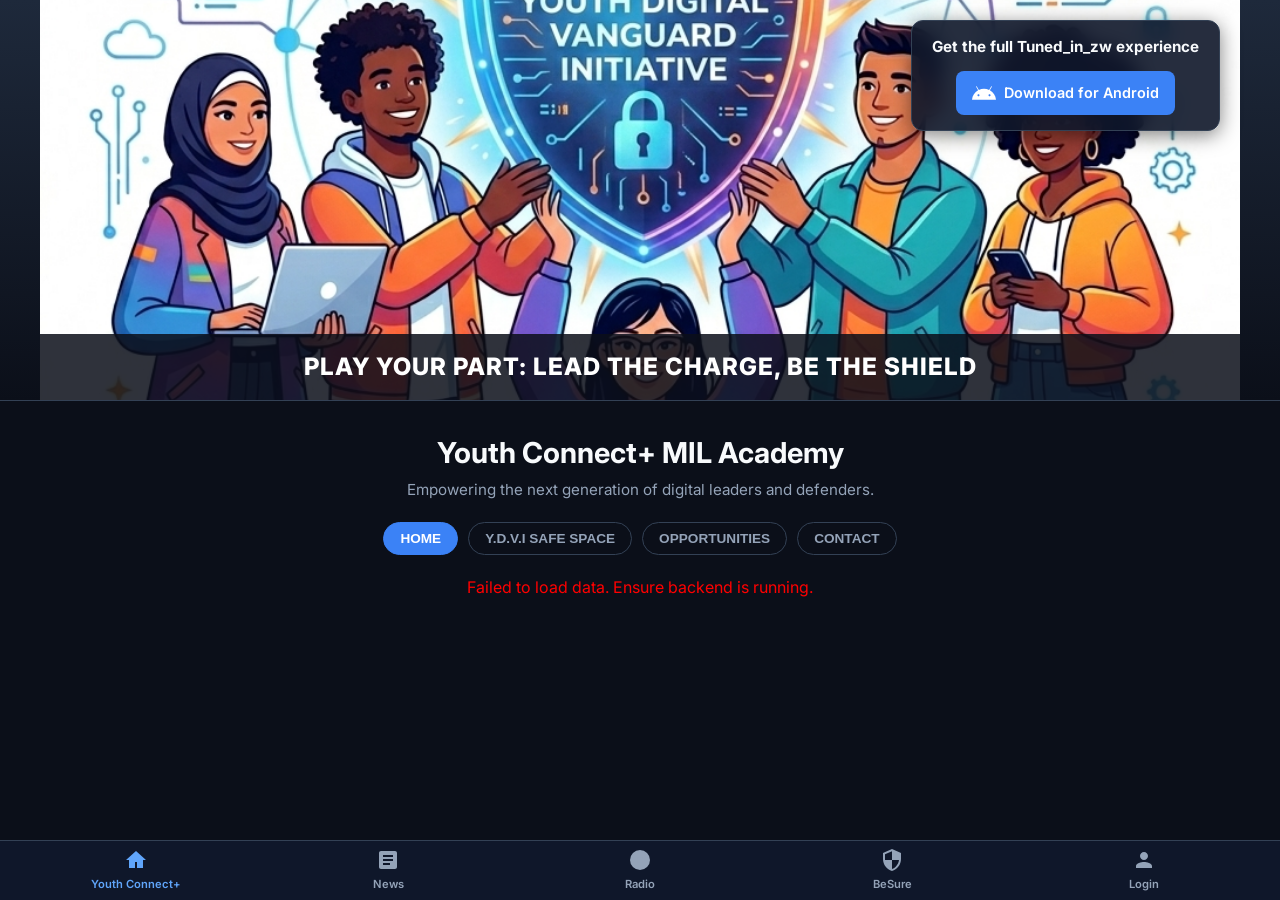
==== frontend/index.html @ c79dc638 "Add files via upload" ====
<!DOCTYPE html>
<html lang="en">
<head>
    <meta charset="UTF-8">
    <meta name="viewport" content="width=device-width, initial-scale=1.0">
    <title>Youth Digital Vanguard Initiative - Tuned_in_zw</title>
    <link href="https://fonts.googleapis.com/css2?family=Inter:wght@400;600;700;800&display=swap" rel="stylesheet">
    <link rel="stylesheet" href="style.css">
</head>
<body>
    <!-- Top Hero & Download Section -->
    <header class="hero-section">
        <div class="hero-content">
            <div class="hero-image-container">
                <img src="vanguard_logo.jpg" alt="Youth Digital Vanguard Initiative" class="hero-logo">
                <h1 class="hero-text">PLAY YOUR PART: LEAD THE CHARGE, BE THE SHIELD</h1>
            </div>
            
            <div class="download-corner">
                <h3>Get the full Tuned_in_zw experience</h3>
                <a href="https://github.com/muzondolenon06/tuned-in-zw-website/releases/latest/download/Tuned_in_zw_prototype.apk" class="download-btn android-btn">
                    <svg viewBox="0 0 24 24" width="24" height="24" fill="currentColor"><path d="M17.523 15.3414c-.5511 0-.9993-.4486-.9993-.9997s.4483-.9993.9993-.9993c.5511 0 .9993.4482.9993.9993.0004.5511-.4482.9997-.9993.9997zm-11.046 0c-.5511 0-.9993-.4486-.9993-.9997s.4482-.9993.9993-.9993c.5511 0 .9993.4482.9993.9993 0 .5511-.4482.9997-.9993.9997zm11.4045-6.02l1.9973-3.4592a.416.416 0 0 0-.1521-.5676.416.416 0 0 0-.5676.1521l-2.022 3.503C15.5532 8.2366 13.8213 7.7813 12 7.7813s-3.5532.4553-5.1373 1.1691L4.8407 5.4474a.416.416 0 0 0-.5676-.1521.416.416 0 0 0-.1521.5676l1.9973 3.4592C2.6889 11.1867.3432 14.6589 0 18.761h24c-.3432-4.1021-2.6889-7.5743-6.1185-9.4396z"/></svg>
                    Download for Android
                </a>
            </div>
        </div>
    </header>

    <!-- Main Content Area -->
    <main class="main-container" id="main-content">
        <!-- Youth Connect+ (Outreach) View -->
        <div id="view-outreach" class="content-view active">
            <div class="outreach-header">
                <h2>Youth Connect+ MIL Academy</h2>
                <p>Empowering the next generation of digital leaders and defenders.</p>
            </div>
            
            <div class="outreach-tabs">
                <button class="out-tab active" onclick="switchOutreachTab('home', this)">HOME</button>
                <button class="out-tab" onclick="switchOutreachTab('safespace', this)">Y.D.V.I SAFE SPACE</button>
                <button class="out-tab" onclick="switchOutreachTab('opportunities', this)">OPPORTUNITIES</button>
                <button class="out-tab" onclick="switchOutreachTab('contact', this)">CONTACT</button>
            </div>
            
            <div id="outreach-feed" class="feed-container">
                <!-- Populated dynamically -->
            </div>
        </div>

        <!-- Module Detail View (Hidden by default) -->
        <div id="view-module-detail" class="content-view">
            <div class="outreach-header" style="display:flex; align-items:center; gap:10px; cursor:pointer;" onclick="closeDetailView()">
                <span style="font-size:1.5rem; color:var(--primary); font-weight:bold;">← Back to Modules</span>
                <h2 id="module-detail-title" style="margin:0; margin-left:15px;">Module Details</h2>
            </div>
            <div class="progress-bar-container" style="background:rgba(255,255,255,0.1); height:8px; border-radius:4px; margin: 15px 20px;">
                <div id="module-progress" style="background:#2ecc71; height:100%; width:100%; border-radius:4px; transition:width 0.3s;"></div>
            </div>
            <p id="module-progress-text" style="text-align:center; font-size:0.85rem; color:#2ecc71; margin-top:-5px; margin-bottom:15px;">✓ Completed & Registered</p>
            
            <div id="module-content-list" class="feed-container">
                <!-- Content injected here -->
            </div>
        </div>
        
        <!-- Safe Space Detail View -->
        <div id="view-safespace-detail" class="content-view">
            <div class="outreach-header" style="display:flex; align-items:center; gap:10px; cursor:pointer;" onclick="closeSafeSpaceDetailView()">
                <span style="font-size:1.5rem; color:#2ecc71; font-weight:bold;">← Back to Safe Space</span>
                <h2 id="safespace-detail-title" style="margin:0; margin-left:15px;">Safe Space Topic</h2>
            </div>
            
            <div id="safespace-article-container" class="feed-container" style="padding-top:10px;">
                <!-- Admin Guide Injected Here -->
            </div>
            
            <div class="feed-container" style="padding-top:20px; border-top: 1px solid rgba(255,255,255,0.1); margin-top:20px;">
                <h3 style="margin-bottom:15px; text-align:center;">Your Peer's experiences with <span id="safespace-peer-topic" style="color:var(--primary);"></span></h3>
                
                <div id="safespace-comments-list">
                    <!-- Comments injected here -->
                </div>
                
                <button id="safespace-share-btn" onclick="document.getElementById('safespace-post-form').style.display='block'; this.style.display='none';" style="background:var(--primary); color:#fff; border:none; padding:12px; border-radius:5px; cursor:pointer; font-weight:bold; width:100%; margin-top:15px;">Share your experience</button>
                
                <div id="safespace-post-form" style="display:none; margin-top:15px; background:rgba(255,255,255,0.05); padding:15px; border-radius:10px;">
                    <textarea id="safespace-post-text" placeholder="Share your experience or advice for peers..." style="width:100%; min-height:80px; background:rgba(0,0,0,0.3); border:1px solid rgba(255,255,255,0.2); color:#fff; padding:10px; border-radius:5px; margin-bottom:10px; box-sizing:border-box;"></textarea>
                    <input type="file" id="safespace-post-image" accept="image/*" style="margin-bottom:10px; width:100%; color:#aaa;" />
                    <button id="safespace-submit-btn" onclick="submitSafeSpaceComment()" style="background:#2ecc71; color:#fff; border:none; padding:12px; border-radius:5px; cursor:pointer; font-weight:bold; width:100%;">Post Experience</button>
                </div>
            </div>
        </div>
        
        <!-- News View -->
        <div id="view-news" class="content-view">
            <div class="page-header">
                <h2>News Hub</h2>
                <div class="filter-tabs">
                    <button class="filter-tab active" onclick="filterNews('All', this)">All News</button>
                    <button class="filter-tab" onclick="filterNews('The Zimbabwean', this)">The Zimbabwean</button>
                    <button class="filter-tab" onclick="filterNews('NewsDay', this)">NewsDay</button>
                    <button class="filter-tab" onclick="filterNews('Herald', this)">Herald</button>
                    <button class="filter-tab" onclick="filterNews('Chronicle', this)">Chronicle</button>
                </div>
            </div>
            <div id="news-feed" class="feed-container grid-layout">
                <!-- Populated dynamically -->
            </div>
        </div>

        <!-- Radio View -->
        <div id="view-radio" class="content-view">
            <div class="page-header">
                <h2>Radio Programmes & Broadcasts</h2>
                <div class="filter-tabs">
                    <button class="filter-tab active" onclick="filterRadio('All', this)">All Stations</button>
                    <button class="filter-tab" onclick="filterRadio('ZiFM', this)">ZiFM Stereo</button>
                    <button class="filter-tab" onclick="filterRadio('StarFM', this)">StarFM</button>
                    <button class="filter-tab" onclick="filterRadio('Capitalk', this)">Capitalk 100.4FM</button>
                </div>
            </div>
            <div id="radio-feed" class="feed-container list-layout">
                <!-- Populated dynamically -->
            </div>
        </div>

        <!-- BeSure View -->
        <div id="view-besure" class="content-view">
            <div class="outreach-header">
                <h2>BeSure Fact-Checking Suite</h2>
                <p>Your ultimate fact-checking and media literacy toolkit.</p>
            </div>
            
            <div class="outreach-tabs">
                <button class="out-tab active" onclick="switchBeSureTab('verify', this)">🔎 VERIFY THIS</button>
                <button class="out-tab" onclick="switchBeSureTab('real_or_manipulated', this)">REAL OR MANIPULATED?</button>
                <button class="out-tab" onclick="switchBeSureTab('mil_challenge', this)">MIL Challenge</button>
                <button class="out-tab" onclick="switchBeSureTab('mil_score', this)">MIL Score</button>
            </div>
            
            <div id="besure-feed" class="feed-container">
                <!-- Populated dynamically -->
            </div>
        </div>
        
        <!-- Login View -->
        <div id="view-login" class="content-view">
            <div class="outreach-header">
                <h2>Personal Account & Score Tracking</h2>
                <p>Sign in to track your Media Literacy scores and contribute peer reports.</p>
            </div>
            <div class="feed-container" style="display:flex; flex-direction:column; gap:15px; align-items:center; margin-top:20px; max-width:400px; margin-left:auto; margin-right:auto;">
                <input type="email" id="login-email" placeholder="Email Address (e.g. youth@tunedin.zw)" style="width:100%; padding:12px; border-radius:5px; border:1px solid rgba(255,255,255,0.2); background:rgba(255,255,255,0.08); color:#fff; box-sizing:border-box;" />
                <input type="password" id="login-password" placeholder="Password" style="width:100%; padding:12px; border-radius:5px; border:1px solid rgba(255,255,255,0.2); background:rgba(255,255,255,0.08); color:#fff; box-sizing:border-box;" />
                <button onclick="handleLogin()" style="width:100%; padding:12px; border-radius:5px; border:none; background:#2ecc71; color:#fff; font-weight:bold; cursor:pointer; font-size:1rem;">Sign In / Auto-Register</button>
                <p id="login-message" style="color:#2ecc71; display:none; text-align:center;"></p>
            </div>
        </div>

    </main>

    <!-- Fixed Bottom Navigation -->
    <nav class="bottom-nav">
        <a href="javascript:void(0)" class="nav-item active" onclick="switchMainView('outreach', this)">
            <svg viewBox="0 0 24 24" width="24" height="24" fill="currentColor"><path d="M12 3L2 12h3v8h6v-6h2v6h6v-8h3L12 3z"/></svg>
            <span>Youth Connect+</span>
        </a>
        <a href="javascript:void(0)" class="nav-item" onclick="switchMainView('news', this)">
            <svg viewBox="0 0 24 24" width="24" height="24" fill="currentColor"><path d="M19 3H5c-1.1 0-2 .9-2 2v14c0 1.1.9 2 2 2h14c1.1 0 2-.9 2-2V5c0-1.1-.9-2-2-2zm-5 14H7v-2h7v2zm3-4H7v-2h10v2zm0-4H7V7h10v2z"/></svg>
            <span>News</span>
        </a>
        <a href="javascript:void(0)" class="nav-item" onclick="switchMainView('radio', this)">
            <svg viewBox="0 0 24 24" width="24" height="24" fill="currentColor"><circle cx="12" cy="12" r="10"/><circle cx="12" cy="12" r="3"/></svg>
            <span>Radio</span>
        </a>
        <a href="javascript:void(0)" class="nav-item" onclick="switchMainView('besure', this)">
            <svg viewBox="0 0 24 24" width="24" height="24" fill="currentColor"><path d="M12 1L3 5v6c0 5.55 3.84 10.74 9 12 5.16-1.26 9-6.45 9-12V5l-9-4zm0 10.99h7c-.53 4.12-3.28 7.79-7 8.94V12H5V6.3l7-3.11v8.8z"/></svg>
            <span>BeSure</span>
        </a>
        <a href="javascript:void(0)" class="nav-item" id="nav-login-btn" onclick="switchMainView('login', this)">
            <svg viewBox="0 0 24 24" width="24" height="24" fill="currentColor"><path d="M12 12c2.21 0 4-1.79 4-4s-1.79-4-4-4-4 1.79-4 4 1.79 4 4 4zm0 2c-2.67 0-8 1.34-8 4v2h16v-2c0-2.66-5.33-4-8-4z"/></svg>
            <span id="nav-login-text">Login</span>
        </a>
    </nav>

    <script src="app.js"></script>
</body>
</html>
---- frontend/style.css ----
:root {
    --bg-color: #0b0f19;
    --card-bg: #1a1f2e;
    --primary: #3b82f6;
    --text-main: #f8fafc;
    --text-muted: #94a3b8;
    --border-color: #334155;
    --nav-bg: #0f172a;
    --nav-active: #60a5fa;
    --hover-bg: #1e293b;
    --safe-area-bottom: 60px;
}

* {
    margin: 0;
    padding: 0;
    box-sizing: border-box;
}

body {
    font-family: 'Inter', -apple-system, BlinkMacSystemFont, "Segoe UI", Roboto, sans-serif;
    background-color: var(--bg-color);
    color: var(--text-main);
    line-height: 1.5;
    padding-bottom: calc(var(--safe-area-bottom) + 20px);
}

/* Hero Section */
.hero-section {
    background: linear-gradient(180deg, #1e293b 0%, var(--bg-color) 100%);
    padding: 0;
    margin-bottom: 30px;
    border-bottom: 1px solid var(--border-color);
}

.hero-content {
    max-width: 1200px;
    margin: 0 auto;
    position: relative;
    display: flex;
    flex-direction: column;
    align-items: center;
}

.hero-image-container {
    width: 100%;
    position: relative;
    text-align: center;
}

.hero-logo {
    width: 100%;
    max-height: 400px;
    object-fit: cover;
    display: block;
}

.hero-text {
    position: absolute;
    bottom: 0;
    left: 0;
    right: 0;
    background: rgba(11, 15, 25, 0.85);
    padding: 15px 20px;
    margin: 0;
    font-size: 1.5rem;
    font-weight: 800;
    text-align: center;
    color: #fff;
    letter-spacing: 1px;
    text-transform: uppercase;
}

/* Download Corner */
.download-corner {
    position: absolute;
    top: 20px;
    right: 20px;
    background: rgba(15, 23, 42, 0.9);
    padding: 15px 20px;
    border-radius: 12px;
    border: 1px solid var(--border-color);
    box-shadow: 0 4px 20px rgba(0,0,0,0.5);
    text-align: center;
    backdrop-filter: blur(10px);
    z-index: 10;
}

.download-corner h3 {
    margin-bottom: 12px;
    font-size: 0.95rem;
    color: var(--text-main);
}

.download-btn {
    display: inline-flex;
    align-items: center;
    gap: 8px;
    background-color: var(--primary);
    color: #fff;
    text-decoration: none;
    padding: 10px 16px;
    border-radius: 8px;
    font-weight: 600;
    font-size: 0.9rem;
    transition: background-color 0.2s, transform 0.1s;
}

.download-btn:hover {
    background-color: #2563eb;
    transform: translateY(-2px);
}

/* Main Container */
.main-container {
    max-width: 800px;
    margin: 0 auto;
    padding: 0 15px;
}

.content-view {
    display: none;
    animation: fadeIn 0.3s ease;
}

.content-view.active {
    display: block;
}

@keyframes fadeIn {
    from { opacity: 0; transform: translateY(5px); }
    to { opacity: 1; transform: translateY(0); }
}

/* Headers & Tabs */
.page-header, .outreach-header {
    margin-bottom: 20px;
    text-align: center;
}

.page-header h2, .outreach-header h2 {
    font-size: 1.8rem;
    margin-bottom: 5px;
    color: var(--text-main);
}

.page-header p, .outreach-header p {
    color: var(--text-muted);
    font-size: 0.95rem;
}

.filter-tabs, .outreach-tabs {
    display: flex;
    justify-content: center;
    gap: 10px;
    margin: 20px 0;
    flex-wrap: wrap;
}

.filter-tab, .out-tab {
    background: transparent;
    color: var(--text-muted);
    border: 1px solid var(--border-color);
    padding: 8px 16px;
    border-radius: 20px;
    cursor: pointer;
    font-weight: 600;
    font-size: 0.85rem;
    transition: all 0.2s;
}

.filter-tab.active, .out-tab.active {
    background: var(--primary);
    color: #fff;
    border-color: var(--primary);
}

/* Feed Layouts */
.feed-container {
    display: flex;
    flex-direction: column;
    gap: 15px;
}

.grid-layout {
    display: grid;
    grid-template-columns: repeat(auto-fill, minmax(300px, 1fr));
    gap: 20px;
}

/* Cards */
.article-card, .outreach-card, .radio-card, .opp-card {
    background: var(--card-bg);
    border: 1px solid var(--border-color);
    border-radius: 12px;
    padding: 16px;
    display: flex;
    flex-direction: column;
    gap: 10px;
    transition: transform 0.2s, box-shadow 0.2s;
    cursor: pointer;
}

.article-card:hover, .outreach-card:hover, .radio-card:hover, .opp-card:hover {
    transform: translateY(-3px);
    box-shadow: 0 10px 20px rgba(0,0,0,0.2);
}

.card-tag {
    font-size: 0.75rem;
    color: var(--primary);
    font-weight: 700;
    text-transform: uppercase;
}

.card-title {
    font-size: 1.1rem;
    font-weight: 600;
    line-height: 1.4;
    color: var(--text-main);
}

.card-desc {
    font-size: 0.9rem;
    color: var(--text-muted);
    display: -webkit-box;
    -webkit-line-clamp: 3;
    -webkit-box-orient: vertical;
    overflow: hidden;
}

.card-meta {
    margin-top: auto;
    font-size: 0.8rem;
    color: var(--text-muted);
    display: flex;
    justify-content: space-between;
    align-items: center;
}

.card-action {
    color: var(--primary);
    font-weight: 600;
}

/* Bottom Navigation */
.bottom-nav {
    position: fixed;
    bottom: 0;
    left: 0;
    right: 0;
    height: var(--safe-area-bottom);
    background: var(--nav-bg);
    border-top: 1px solid var(--border-color);
    display: flex;
    justify-content: space-around;
    align-items: center;
    z-index: 100;
    padding: 0 10px;
}

.nav-item {
    display: flex;
    flex-direction: column;
    align-items: center;
    justify-content: center;
    text-decoration: none;
    color: var(--text-muted);
    font-size: 0.7rem;
    font-weight: 600;
    gap: 4px;
    width: 25%;
    transition: color 0.2s;
}

.nav-item.active {
    color: var(--nav-active);
}

.nav-item:hover {
    color: #fff;
}

/* Responsive Overrides */
@media (max-width: 768px) {
    .download-corner {
        position: relative;
        top: 0;
        right: 0;
        margin: 15px auto;
        width: 90%;
    }
    
    .hero-text {
        font-size: 1.1rem;
    }
}
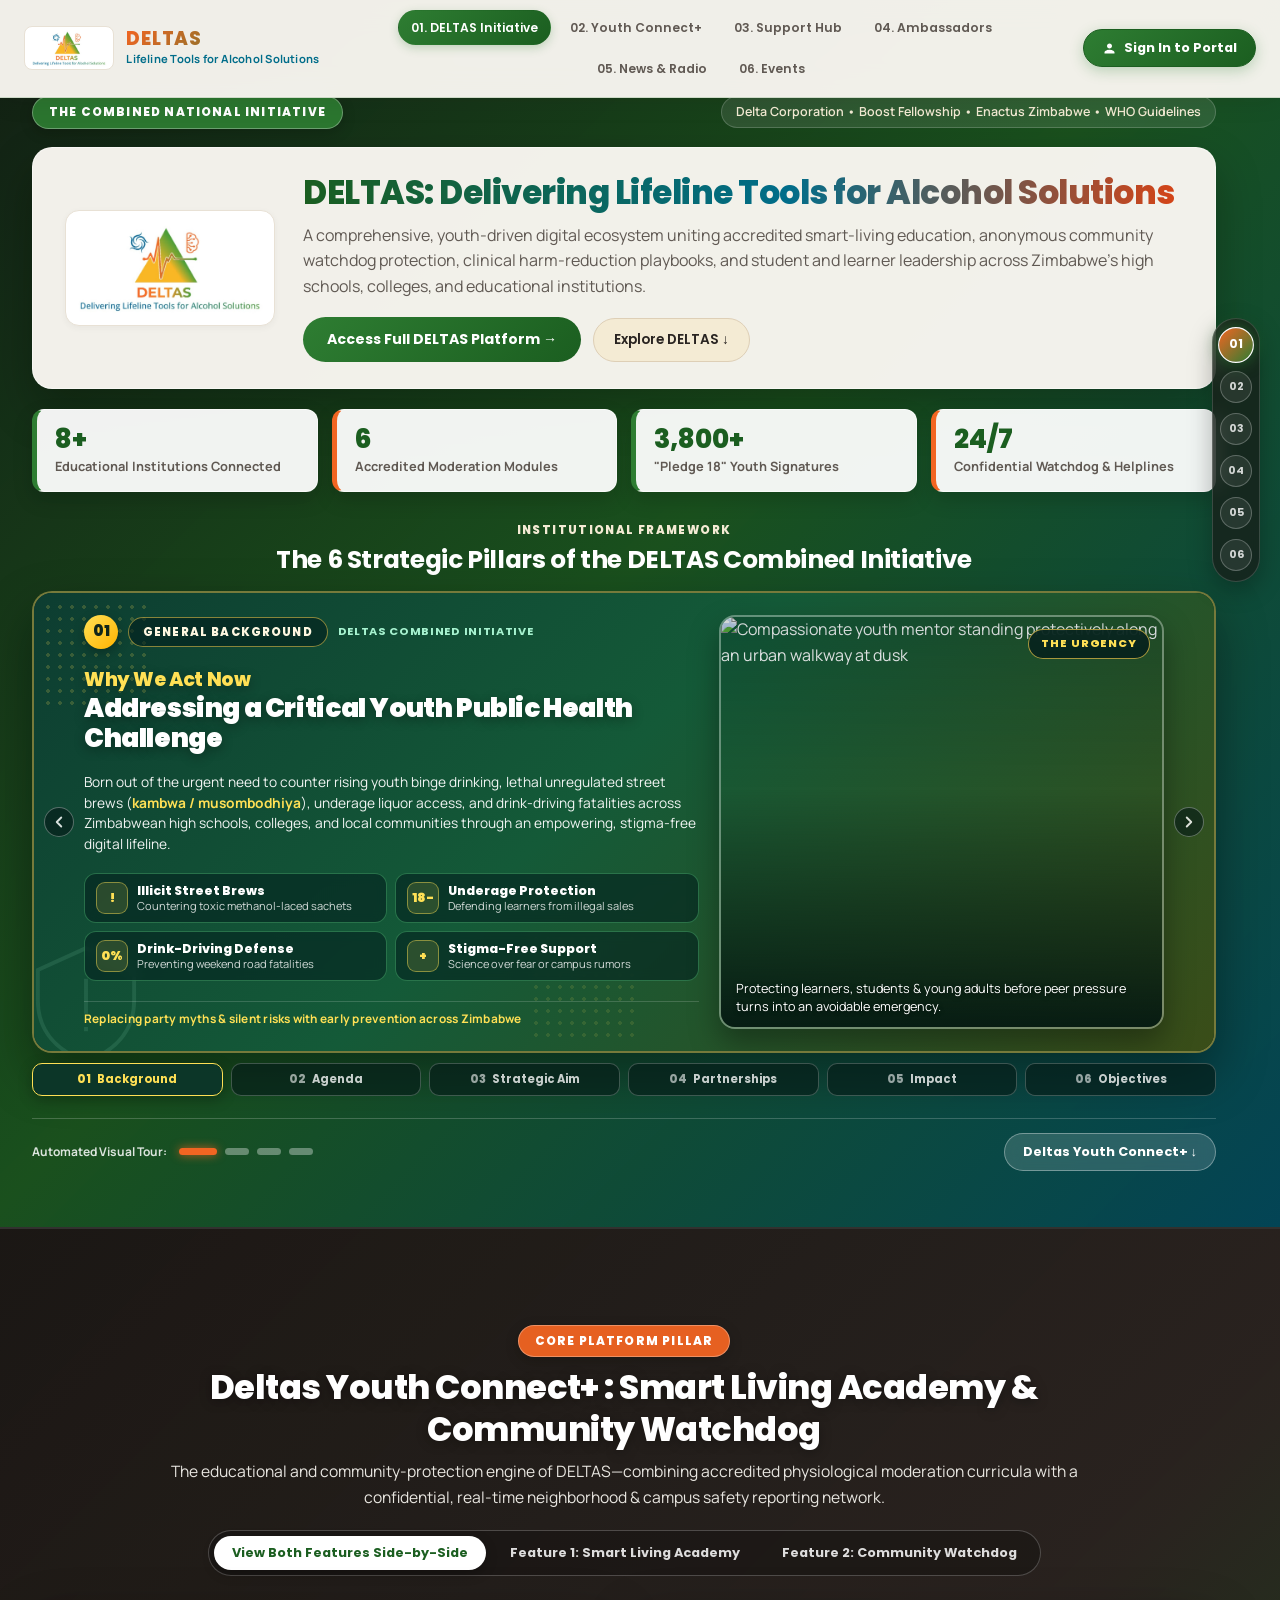
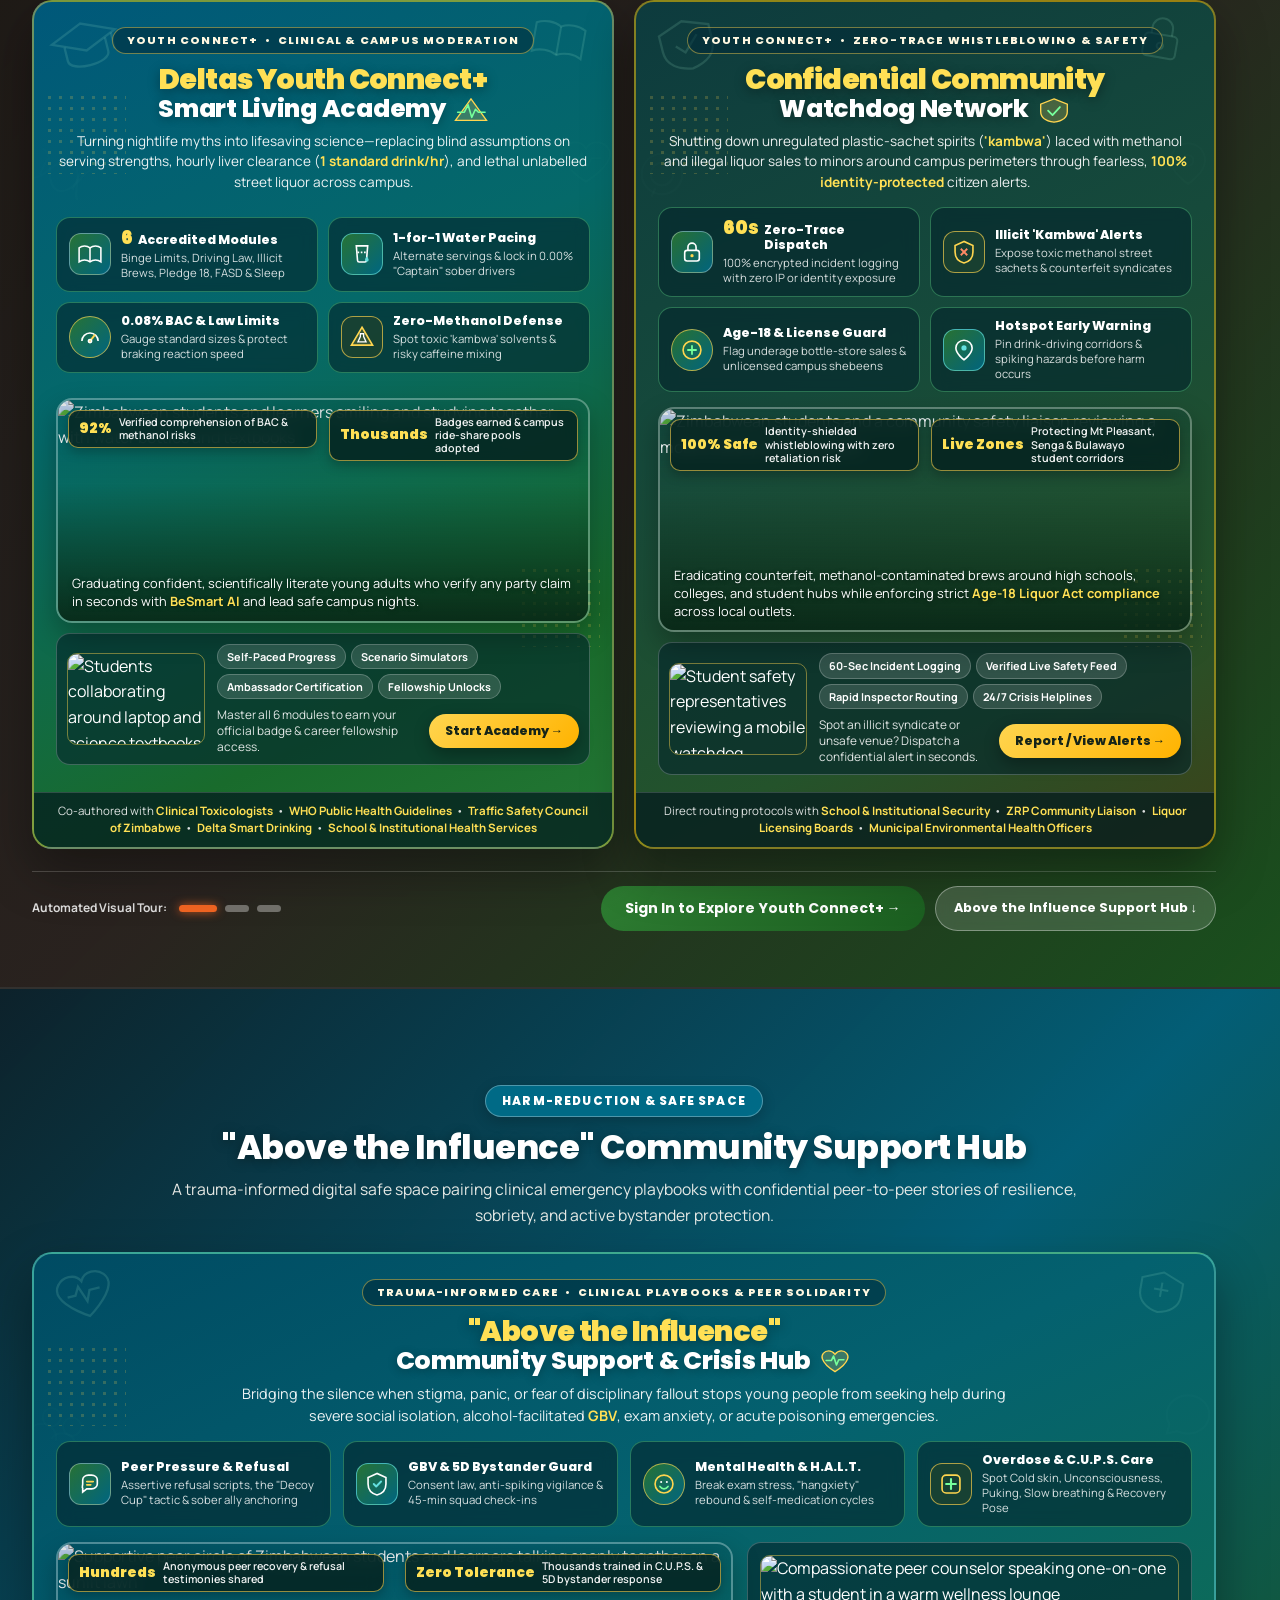
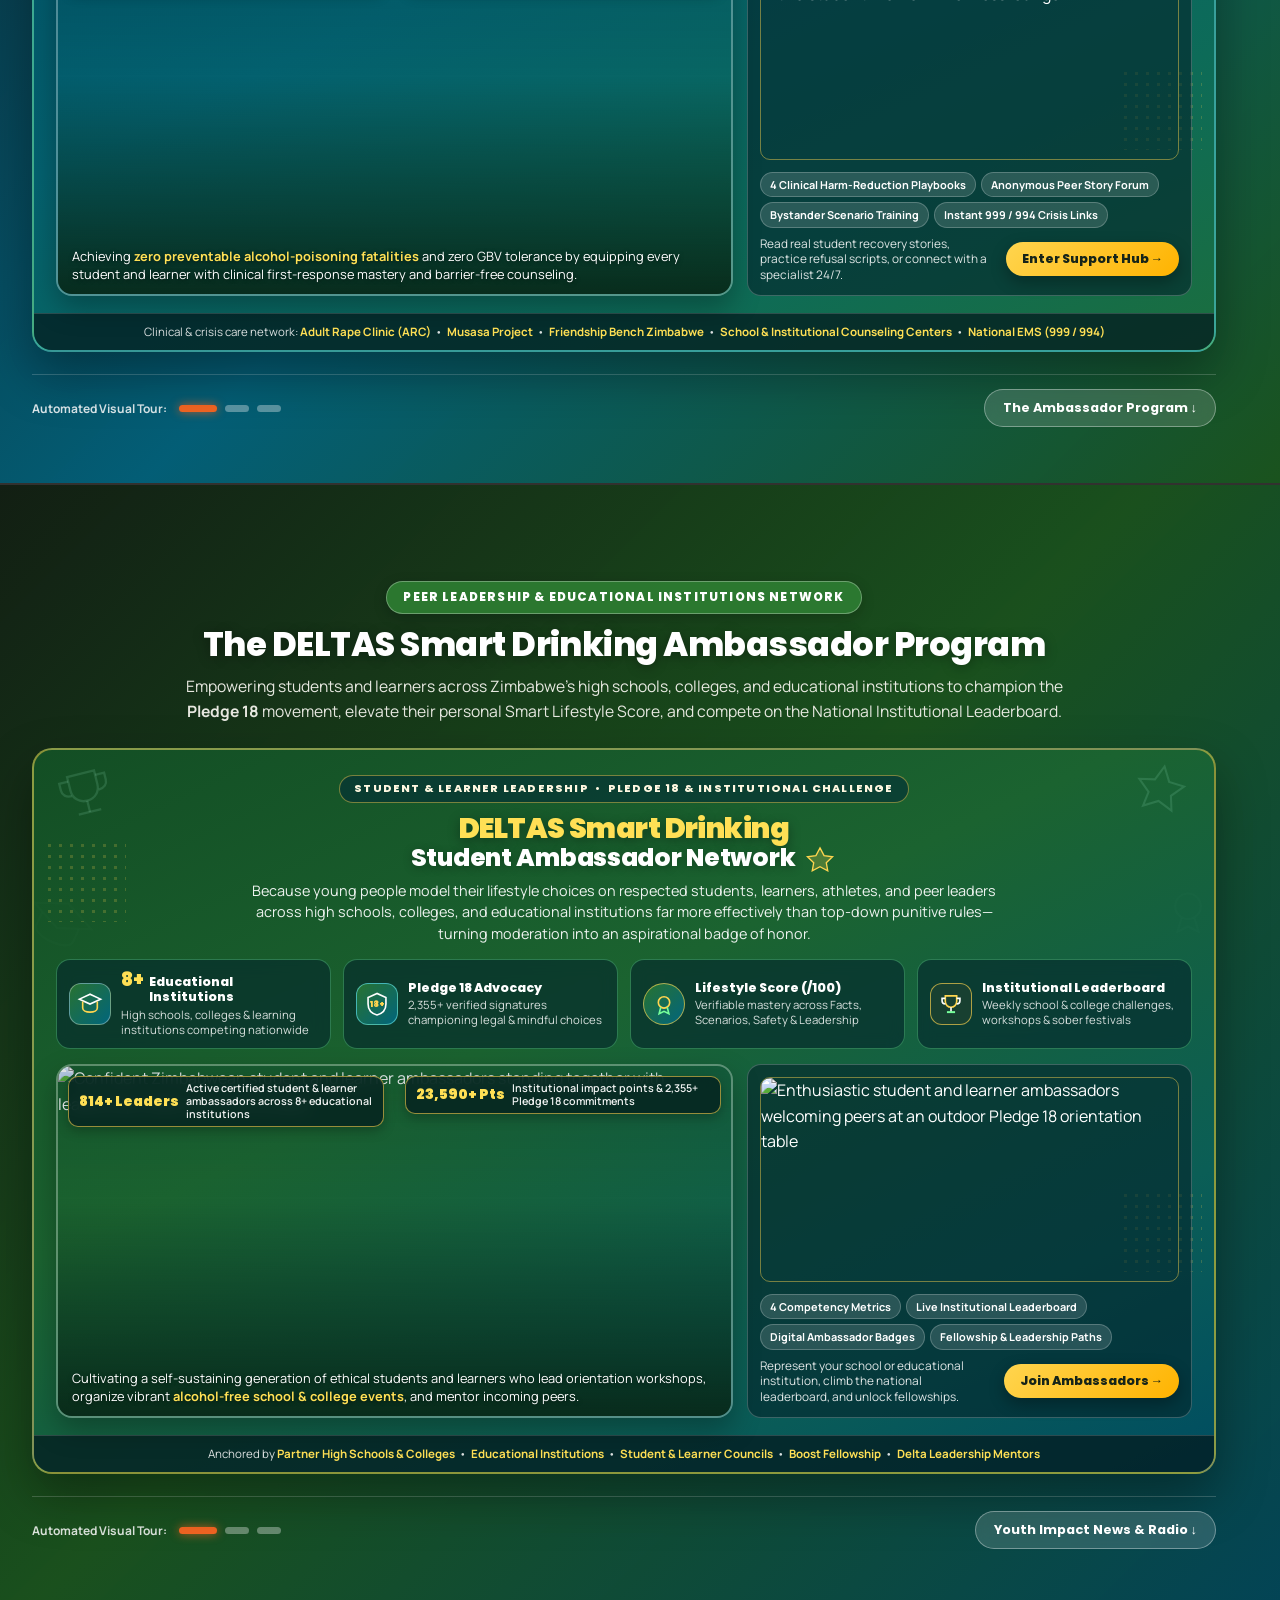
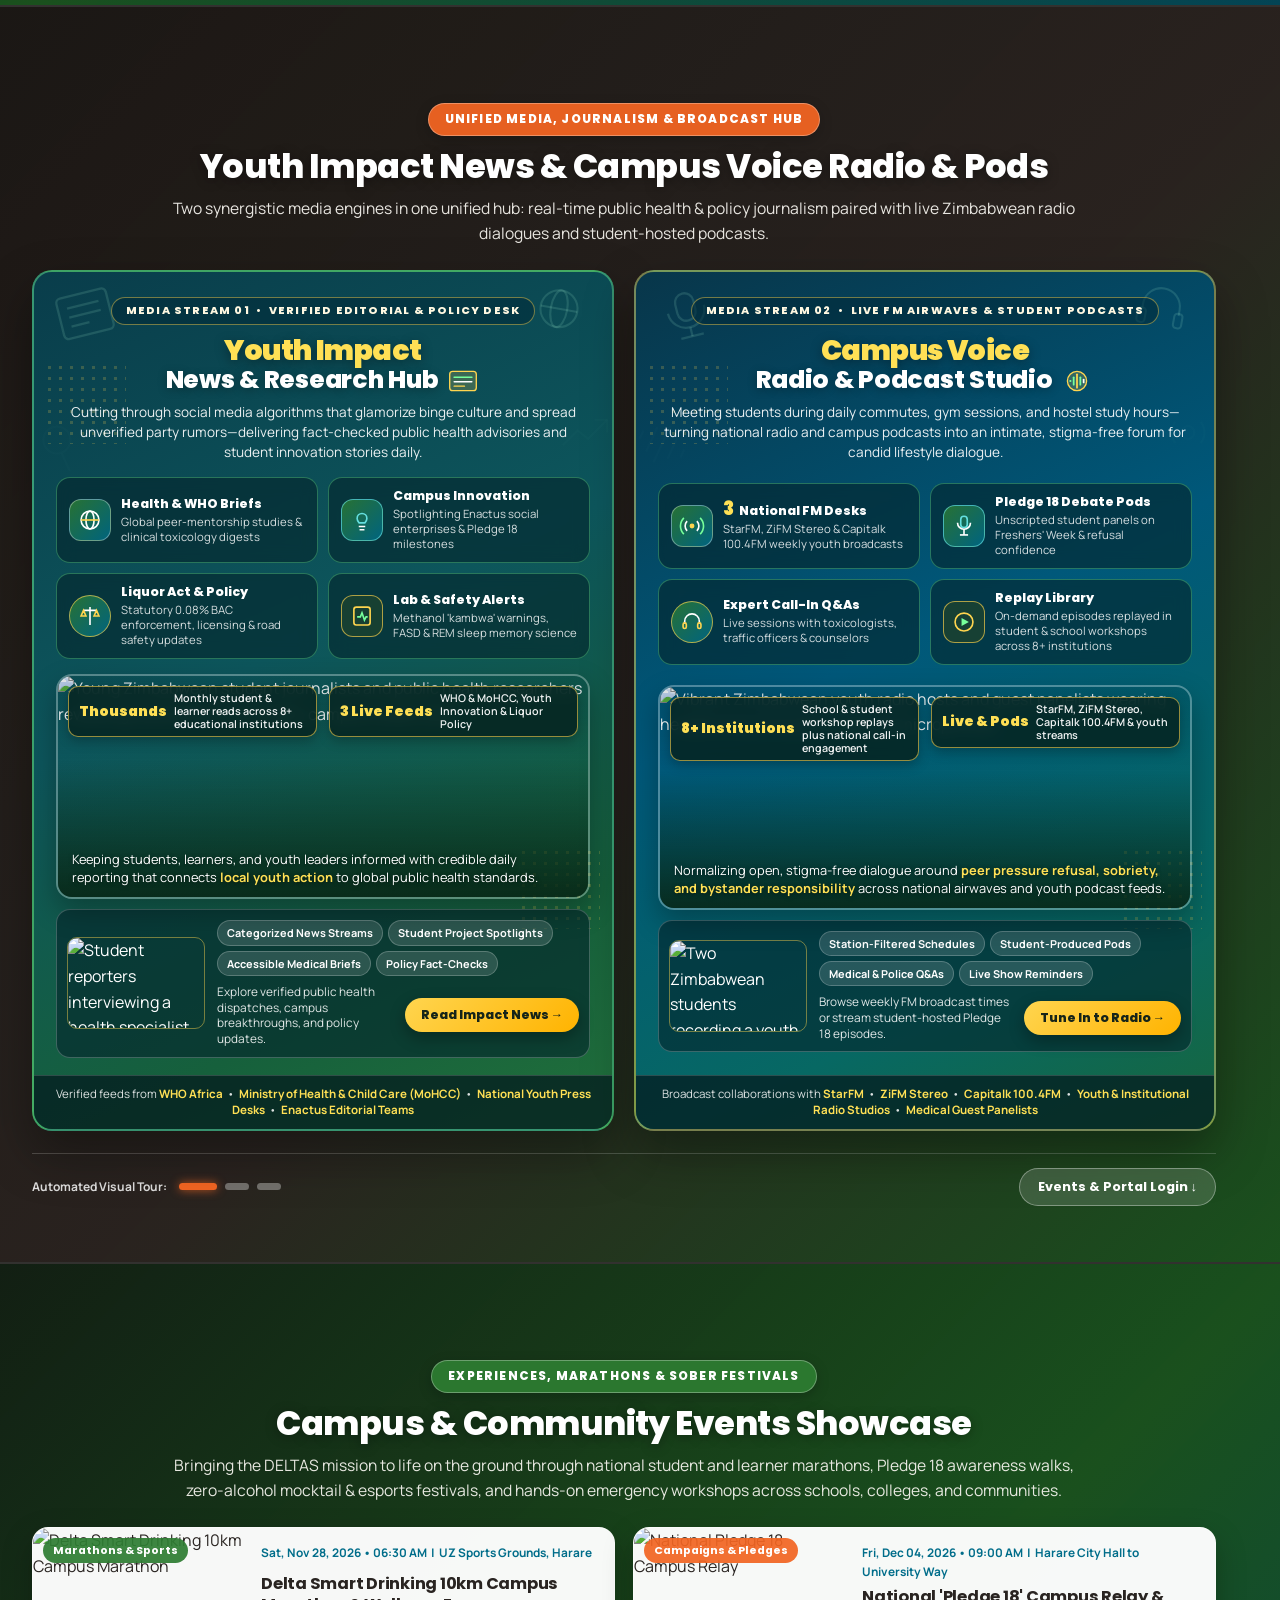
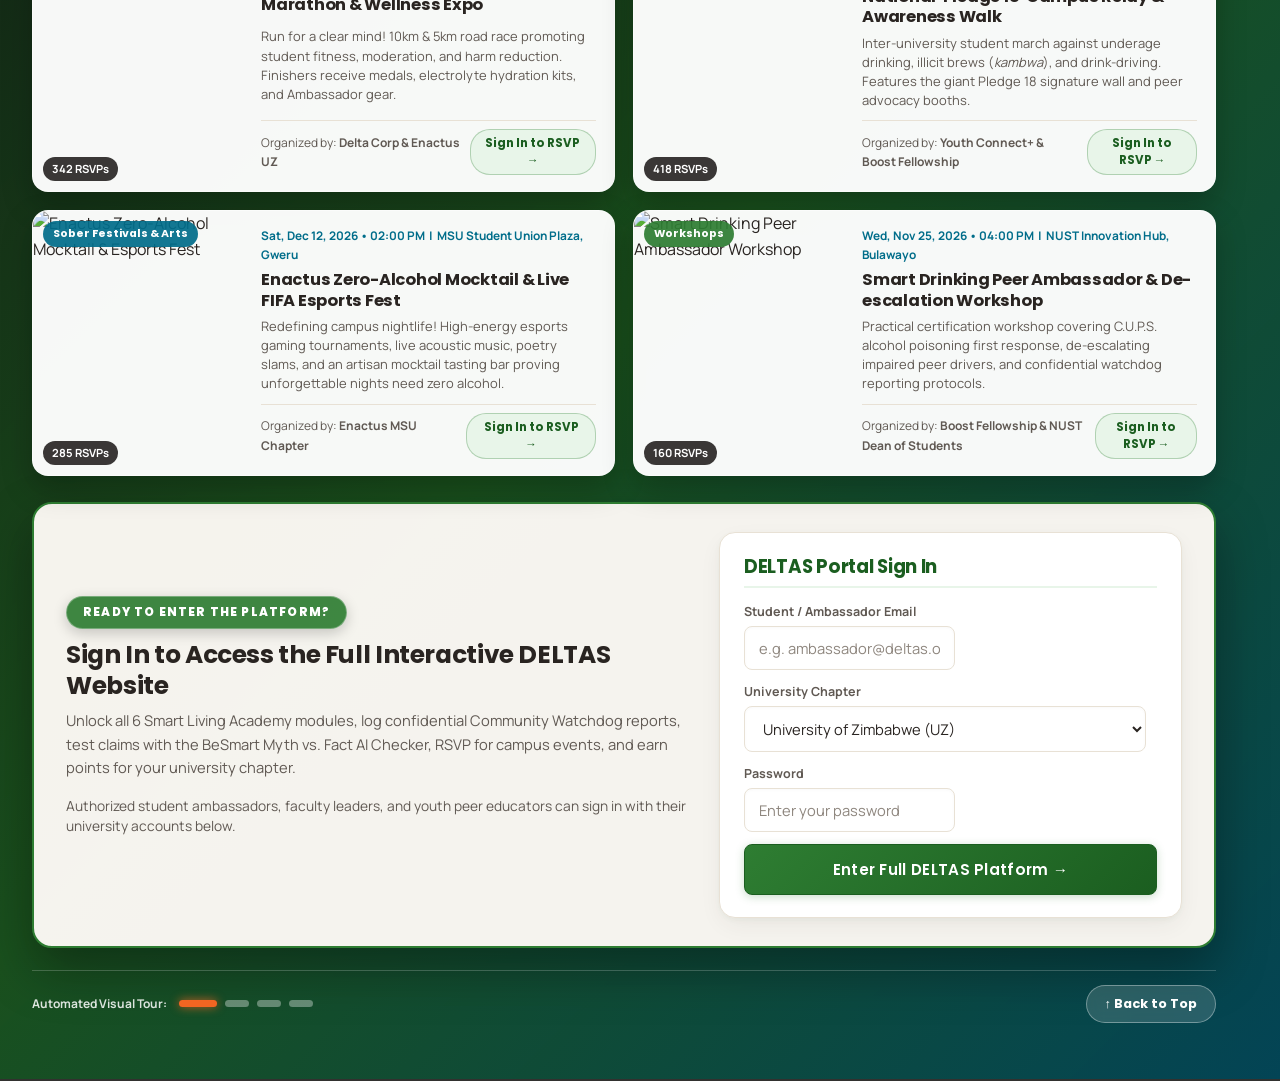
==== commit e22e2f0e: "Add files via upload" ====
--- a/frontend/index.html
+++ b/frontend/index.html
@@ -1,188 +1,2052 @@
-<!DOCTYPE html>
-<html lang="en">
-<head>
-    <meta charset="UTF-8">
-    <meta name="viewport" content="width=device-width, initial-scale=1.0">
-    <title>Youth Digital Vanguard Initiative - Tuned_in_zw</title>
-    <link href="https://fonts.googleapis.com/css2?family=Inter:wght@400;600;700;800&display=swap" rel="stylesheet">
-    <link rel="stylesheet" href="style.css">
-</head>
-<body>
-    <!-- Top Hero & Download Section -->
-    <header class="hero-section">
-        <div class="hero-content">
-            <div class="hero-image-container">
-                <img src="vanguard_logo.jpg" alt="Youth Digital Vanguard Initiative" class="hero-logo">
-                <h1 class="hero-text">PLAY YOUR PART: LEAD THE CHARGE, BE THE SHIELD</h1>
-            </div>
-            
-            <div class="download-corner">
-                <h3>Get the full Tuned_in_zw experience</h3>
-                <a href="https://github.com/muzondolenon06/tuned-in-zw-website/releases/latest/download/Tuned_in_zw_prototype.apk" class="download-btn android-btn">
-                    <svg viewBox="0 0 24 24" width="24" height="24" fill="currentColor"><path d="M17.523 15.3414c-.5511 0-.9993-.4486-.9993-.9997s.4483-.9993.9993-.9993c.5511 0 .9993.4482.9993.9993.0004.5511-.4482.9997-.9993.9997zm-11.046 0c-.5511 0-.9993-.4486-.9993-.9997s.4482-.9993.9993-.9993c.5511 0 .9993.4482.9993.9993 0 .5511-.4482.9997-.9993.9997zm11.4045-6.02l1.9973-3.4592a.416.416 0 0 0-.1521-.5676.416.416 0 0 0-.5676.1521l-2.022 3.503C15.5532 8.2366 13.8213 7.7813 12 7.7813s-3.5532.4553-5.1373 1.1691L4.8407 5.4474a.416.416 0 0 0-.5676-.1521.416.416 0 0 0-.1521.5676l1.9973 3.4592C2.6889 11.1867.3432 14.6589 0 18.761h24c-.3432-4.1021-2.6889-7.5743-6.1185-9.4396z"/></svg>
-                    Download for Android
-                </a>
-            </div>
-        </div>
-    </header>
-
-    <!-- Main Content Area -->
-    <main class="main-container" id="main-content">
-        <!-- Youth Connect+ (Outreach) View -->
-        <div id="view-outreach" class="content-view active">
-            <div class="outreach-header">
-                <h2>Youth Connect+ MIL Academy</h2>
-                <p>Empowering the next generation of digital leaders and defenders.</p>
-            </div>
-            
-            <div class="outreach-tabs">
-                <button class="out-tab active" onclick="switchOutreachTab('home', this)">HOME</button>
-                <button class="out-tab" onclick="switchOutreachTab('safespace', this)">Y.D.V.I SAFE SPACE</button>
-                <button class="out-tab" onclick="switchOutreachTab('opportunities', this)">OPPORTUNITIES</button>
-                <button class="out-tab" onclick="switchOutreachTab('contact', this)">CONTACT</button>
-            </div>
-            
-            <div id="outreach-feed" class="feed-container">
-                <!-- Populated dynamically -->
-            </div>
-        </div>
-
-        <!-- Module Detail View (Hidden by default) -->
-        <div id="view-module-detail" class="content-view">
-            <div class="outreach-header" style="display:flex; align-items:center; gap:10px; cursor:pointer;" onclick="closeDetailView()">
-                <span style="font-size:1.5rem; color:var(--primary); font-weight:bold;">← Back to Modules</span>
-                <h2 id="module-detail-title" style="margin:0; margin-left:15px;">Module Details</h2>
-            </div>
-            <div class="progress-bar-container" style="background:rgba(255,255,255,0.1); height:8px; border-radius:4px; margin: 15px 20px;">
-                <div id="module-progress" style="background:#2ecc71; height:100%; width:100%; border-radius:4px; transition:width 0.3s;"></div>
-            </div>
-            <p id="module-progress-text" style="text-align:center; font-size:0.85rem; color:#2ecc71; margin-top:-5px; margin-bottom:15px;">✓ Completed & Registered</p>
-            
-            <div id="module-content-list" class="feed-container">
-                <!-- Content injected here -->
-            </div>
-        </div>
-        
-        <!-- Safe Space Detail View -->
-        <div id="view-safespace-detail" class="content-view">
-            <div class="outreach-header" style="display:flex; align-items:center; gap:10px; cursor:pointer;" onclick="closeSafeSpaceDetailView()">
-                <span style="font-size:1.5rem; color:#2ecc71; font-weight:bold;">← Back to Safe Space</span>
-                <h2 id="safespace-detail-title" style="margin:0; margin-left:15px;">Safe Space Topic</h2>
-            </div>
-            
-            <div id="safespace-article-container" class="feed-container" style="padding-top:10px;">
-                <!-- Admin Guide Injected Here -->
-            </div>
-            
-            <div class="feed-container" style="padding-top:20px; border-top: 1px solid rgba(255,255,255,0.1); margin-top:20px;">
-                <h3 style="margin-bottom:15px; text-align:center;">Your Peer's experiences with <span id="safespace-peer-topic" style="color:var(--primary);"></span></h3>
-                
-                <div id="safespace-comments-list">
-                    <!-- Comments injected here -->
-                </div>
-                
-                <button id="safespace-share-btn" onclick="document.getElementById('safespace-post-form').style.display='block'; this.style.display='none';" style="background:var(--primary); color:#fff; border:none; padding:12px; border-radius:5px; cursor:pointer; font-weight:bold; width:100%; margin-top:15px;">Share your experience</button>
-                
-                <div id="safespace-post-form" style="display:none; margin-top:15px; background:rgba(255,255,255,0.05); padding:15px; border-radius:10px;">
-                    <textarea id="safespace-post-text" placeholder="Share your experience or advice for peers..." style="width:100%; min-height:80px; background:rgba(0,0,0,0.3); border:1px solid rgba(255,255,255,0.2); color:#fff; padding:10px; border-radius:5px; margin-bottom:10px; box-sizing:border-box;"></textarea>
-                    <input type="file" id="safespace-post-image" accept="image/*" style="margin-bottom:10px; width:100%; color:#aaa;" />
-                    <button id="safespace-submit-btn" onclick="submitSafeSpaceComment()" style="background:#2ecc71; color:#fff; border:none; padding:12px; border-radius:5px; cursor:pointer; font-weight:bold; width:100%;">Post Experience</button>
-                </div>
-            </div>
-        </div>
-        
-        <!-- News View -->
-        <div id="view-news" class="content-view">
-            <div class="page-header">
-                <h2>News Hub</h2>
-                <div class="filter-tabs">
-                    <button class="filter-tab active" onclick="filterNews('All', this)">All News</button>
-                    <button class="filter-tab" onclick="filterNews('The Zimbabwean', this)">The Zimbabwean</button>
-                    <button class="filter-tab" onclick="filterNews('NewsDay', this)">NewsDay</button>
-                    <button class="filter-tab" onclick="filterNews('Herald', this)">Herald</button>
-                    <button class="filter-tab" onclick="filterNews('Chronicle', this)">Chronicle</button>
-                </div>
-            </div>
-            <div id="news-feed" class="feed-container grid-layout">
-                <!-- Populated dynamically -->
-            </div>
-        </div>
-
-        <!-- Radio View -->
-        <div id="view-radio" class="content-view">
-            <div class="page-header">
-                <h2>Radio Programmes & Broadcasts</h2>
-                <div class="filter-tabs">
-                    <button class="filter-tab active" onclick="filterRadio('All', this)">All Stations</button>
-                    <button class="filter-tab" onclick="filterRadio('ZiFM', this)">ZiFM Stereo</button>
-                    <button class="filter-tab" onclick="filterRadio('StarFM', this)">StarFM</button>
-                    <button class="filter-tab" onclick="filterRadio('Capitalk', this)">Capitalk 100.4FM</button>
-                </div>
-            </div>
-            <div id="radio-feed" class="feed-container list-layout">
-                <!-- Populated dynamically -->
-            </div>
-        </div>
-
-        <!-- BeSure View -->
-        <div id="view-besure" class="content-view">
-            <div class="outreach-header">
-                <h2>BeSure Fact-Checking Suite</h2>
-                <p>Your ultimate fact-checking and media literacy toolkit.</p>
-            </div>
-            
-            <div class="outreach-tabs">
-                <button class="out-tab active" onclick="switchBeSureTab('verify', this)">🔎 VERIFY THIS</button>
-                <button class="out-tab" onclick="switchBeSureTab('real_or_manipulated', this)">REAL OR MANIPULATED?</button>
-                <button class="out-tab" onclick="switchBeSureTab('mil_challenge', this)">MIL Challenge</button>
-                <button class="out-tab" onclick="switchBeSureTab('mil_score', this)">MIL Score</button>
-            </div>
-            
-            <div id="besure-feed" class="feed-container">
-                <!-- Populated dynamically -->
-            </div>
-        </div>
-        
-        <!-- Login View -->
-        <div id="view-login" class="content-view">
-            <div class="outreach-header">
-                <h2>Personal Account & Score Tracking</h2>
-                <p>Sign in to track your Media Literacy scores and contribute peer reports.</p>
-            </div>
-            <div class="feed-container" style="display:flex; flex-direction:column; gap:15px; align-items:center; margin-top:20px; max-width:400px; margin-left:auto; margin-right:auto;">
-                <input type="email" id="login-email" placeholder="Email Address (e.g. youth@tunedin.zw)" style="width:100%; padding:12px; border-radius:5px; border:1px solid rgba(255,255,255,0.2); background:rgba(255,255,255,0.08); color:#fff; box-sizing:border-box;" />
-                <input type="password" id="login-password" placeholder="Password" style="width:100%; padding:12px; border-radius:5px; border:1px solid rgba(255,255,255,0.2); background:rgba(255,255,255,0.08); color:#fff; box-sizing:border-box;" />
-                <button onclick="handleLogin()" style="width:100%; padding:12px; border-radius:5px; border:none; background:#2ecc71; color:#fff; font-weight:bold; cursor:pointer; font-size:1rem;">Sign In / Auto-Register</button>
-                <p id="login-message" style="color:#2ecc71; display:none; text-align:center;"></p>
-            </div>
-        </div>
-
-    </main>
-
-    <!-- Fixed Bottom Navigation -->
-    <nav class="bottom-nav">
-        <a href="javascript:void(0)" class="nav-item active" onclick="switchMainView('outreach', this)">
-            <svg viewBox="0 0 24 24" width="24" height="24" fill="currentColor"><path d="M12 3L2 12h3v8h6v-6h2v6h6v-8h3L12 3z"/></svg>
-            <span>Youth Connect+</span>
-        </a>
-        <a href="javascript:void(0)" class="nav-item" onclick="switchMainView('news', this)">
-            <svg viewBox="0 0 24 24" width="24" height="24" fill="currentColor"><path d="M19 3H5c-1.1 0-2 .9-2 2v14c0 1.1.9 2 2 2h14c1.1 0 2-.9 2-2V5c0-1.1-.9-2-2-2zm-5 14H7v-2h7v2zm3-4H7v-2h10v2zm0-4H7V7h10v2z"/></svg>
-            <span>News</span>
-        </a>
-        <a href="javascript:void(0)" class="nav-item" onclick="switchMainView('radio', this)">
-            <svg viewBox="0 0 24 24" width="24" height="24" fill="currentColor"><circle cx="12" cy="12" r="10"/><circle cx="12" cy="12" r="3"/></svg>
-            <span>Radio</span>
-        </a>
-        <a href="javascript:void(0)" class="nav-item" onclick="switchMainView('besure', this)">
-            <svg viewBox="0 0 24 24" width="24" height="24" fill="currentColor"><path d="M12 1L3 5v6c0 5.55 3.84 10.74 9 12 5.16-1.26 9-6.45 9-12V5l-9-4zm0 10.99h7c-.53 4.12-3.28 7.79-7 8.94V12H5V6.3l7-3.11v8.8z"/></svg>
-            <span>BeSure</span>
-        </a>
-        <a href="javascript:void(0)" class="nav-item" id="nav-login-btn" onclick="switchMainView('login', this)">
-            <svg viewBox="0 0 24 24" width="24" height="24" fill="currentColor"><path d="M12 12c2.21 0 4-1.79 4-4s-1.79-4-4-4-4 1.79-4 4 1.79 4 4 4zm0 2c-2.67 0-8 1.34-8 4v2h16v-2c0-2.66-5.33-4-8-4z"/></svg>
-            <span id="nav-login-text">Login</span>
-        </a>
-    </nav>
-
-    <script src="app.js"></script>
-</body>
-</html>+<!DOCTYPE html>
+<html lang="en">
+<head>
+    <meta charset="UTF-8">
+    <meta name="viewport" content="width=device-width, initial-scale=1.0">
+    <title>DELTAS: Youth Connect+ | Delivering Lifeline Tools for Alcohol Solutions</title>
+    <link rel="preconnect" href="https://fonts.googleapis.com">
+    <link rel="preconnect" href="https://fonts.gstatic.com" crossorigin>
+    <link href="https://fonts.googleapis.com/css2?family=Manrope:wght@400;500;600;700;800&family=Poppins:wght@500;600;700;800&display=swap" rel="stylesheet">
+    <link rel="stylesheet" href="style.css">
+</head>
+<body>
+
+    <!-- =========================================================================
+         1. MULTI-FRAME LANDING EXPERIENCE & LOGIN GATE (PRESENTED FIRST)
+         ========================================================================= -->
+    <div id="landing-experience" class="landing-experience">
+        
+        <!-- Sticky Institutional Top Navbar (Aspire Leaders Reference Style) -->
+        <header class="landing-navbar" id="landing-navbar">
+            <div class="landing-nav-inner">
+                <a href="#frame-1" class="landing-brand" onclick="scrollToLandingFrame('frame-1'); return false;">
+                    <img src="deltas_logo.jpg" alt="DELTAS Logo" class="landing-brand-logo">
+                    <div class="landing-brand-text">
+                        <span class="landing-brand-title">DELTAS</span>
+                        <span class="landing-brand-sub">Lifeline Tools for Alcohol Solutions</span>
+                    </div>
+                </a>
+
+                <nav class="landing-frame-links" aria-label="Landing Page Sections">
+                    <a href="#frame-1" class="frame-nav-link active" data-target="frame-1" onclick="scrollToLandingFrame('frame-1'); return false;">01. DELTAS Initiative</a>
+                    <a href="#frame-2" class="frame-nav-link" data-target="frame-2" onclick="scrollToLandingFrame('frame-2'); return false;">02. Youth Connect+</a>
+                    <a href="#frame-3" class="frame-nav-link" data-target="frame-3" onclick="scrollToLandingFrame('frame-3'); return false;">03. Support Hub</a>
+                    <a href="#frame-4" class="frame-nav-link" data-target="frame-4" onclick="scrollToLandingFrame('frame-4'); return false;">04. Ambassadors</a>
+                    <a href="#frame-5" class="frame-nav-link" data-target="frame-5" onclick="scrollToLandingFrame('frame-5'); return false;">05. News &amp; Radio</a>
+                    <a href="#frame-6" class="frame-nav-link" data-target="frame-6" onclick="scrollToLandingFrame('frame-6'); return false;">06. Events</a>
+                </nav>
+
+                <div class="landing-nav-actions">
+                    <button type="button" class="btn-portal-login" onclick="openLandingLoginModal()">
+                        <svg viewBox="0 0 24 24" width="15" height="15" fill="currentColor"><path d="M12 12c2.21 0 4-1.79 4-4s-1.79-4-4-4-4 1.79-4 4 1.79 4 4 4zm0 2c-2.67 0-8 1.34-8 4v2h16v-2c0-2.66-5.33-4-8-4z"/></svg>
+                        <span>Sign In to Portal</span>
+                    </button>
+                </div>
+            </div>
+        </header>
+
+        <!-- Floating Right-Side Frame Progress Rail -->
+        <aside class="frame-rail" aria-label="Frame Progress Indicator">
+            <button class="rail-dot active" data-target="frame-1" onclick="scrollToLandingFrame('frame-1')" title="01. DELTAS Initiative"><span>01</span></button>
+            <button class="rail-dot" data-target="frame-2" onclick="scrollToLandingFrame('frame-2')" title="02. Deltas Youth Connect+"><span>02</span></button>
+            <button class="rail-dot" data-target="frame-3" onclick="scrollToLandingFrame('frame-3')" title="03. Above the Influence Hub"><span>03</span></button>
+            <button class="rail-dot" data-target="frame-4" onclick="scrollToLandingFrame('frame-4')" title="04. Ambassador Program"><span>04</span></button>
+            <button class="rail-dot" data-target="frame-5" onclick="scrollToLandingFrame('frame-5')" title="05. Youth Impact News &amp; Radio"><span>05</span></button>
+            <button class="rail-dot" data-target="frame-6" onclick="scrollToLandingFrame('frame-6')" title="06. Events &amp; Portal Login"><span>06</span></button>
+        </aside>
+
+        <!-- =====================================================================
+             FRAME 1: DELTAS COMBINED INITIATIVE (MASTER OVERVIEW)
+             ===================================================================== -->
+        <section id="frame-1" class="landing-frame" data-frame-index="1">
+            <!-- Automated Background Image Slideshow -->
+            <div class="frame-slideshow" id="slideshow-frame-1">
+                <div class="slide-bg active" style="background-image: url('https://images.unsplash.com/photo-1523240795612-9a054b0db644?w=1600&auto=format&fit=crop&q=80');"></div>
+                <div class="slide-bg" style="background-image: url('https://images.unsplash.com/photo-1540575467063-178a50c2df87?w=1600&auto=format&fit=crop&q=80');"></div>
+                <div class="slide-bg" style="background-image: url('https://images.unsplash.com/photo-1531482615713-2afd69097998?w=1600&auto=format&fit=crop&q=80');"></div>
+                <div class="slide-bg" style="background-image: url('https://images.unsplash.com/photo-1511632765486-a01980e01a18?w=1600&auto=format&fit=crop&q=80');"></div>
+            </div>
+            <div class="frame-scrim scrim-emerald"></div>
+
+            <div class="frame-inner">
+                <div class="frame-hero-top">
+                    <div class="frame-eyebrow-row">
+                        <span class="frame-eyebrow-pill">THE COMBINED NATIONAL INITIATIVE</span>
+                        <span class="frame-partner-tag">Delta Corporation • Boost Fellowship • Enactus Zimbabwe • WHO Guidelines</span>
+                    </div>
+
+                    <div class="frame-hero-identity">
+                        <img src="deltas_logo.jpg" alt="DELTAS Emblem" class="frame-hero-emblem">
+                        <div class="frame-hero-copy">
+                            <h1>DELTAS: Delivering Lifeline Tools for Alcohol Solutions</h1>
+                            <p class="frame-lead">
+                                A comprehensive, youth-driven digital ecosystem uniting accredited smart-living education, anonymous community watchdog protection, clinical harm-reduction playbooks, and student and learner leadership across Zimbabwe's high schools, colleges, and educational institutions.
+                            </p>
+                            <div class="frame-cta-group">
+                                <button type="button" class="btn-frame-primary" onclick="openLandingLoginModal()">
+                                    <span>Access Full DELTAS Platform →</span>
+                                </button>
+                                <button type="button" class="btn-frame-ghost" onclick="scrollToLandingFrame('frame-2')">
+                                    <span>Explore DELTAS ↓</span>
+                                </button>
+                            </div>
+                        </div>
+                    </div>
+
+                    <!-- Aspire Leaders-Inspired Impact Metrics Ribbon -->
+                    <div class="aspire-metrics-ribbon">
+                        <div class="metric-item">
+                            <span class="metric-num">8+</span>
+                            <span class="metric-label">Educational Institutions Connected</span>
+                        </div>
+                        <div class="metric-item">
+                            <span class="metric-num">6</span>
+                            <span class="metric-label">Accredited Moderation Modules</span>
+                        </div>
+                        <div class="metric-item">
+                            <span class="metric-num">3,800+</span>
+                            <span class="metric-label">"Pledge 18" Youth Signatures</span>
+                        </div>
+                        <div class="metric-item">
+                            <span class="metric-num">24/7</span>
+                            <span class="metric-label">Confidential Watchdog &amp; Helplines</span>
+                        </div>
+                    </div>
+                </div>
+
+                <!-- 6-Pillar Strategic Matrix: Horizontal Single-Poster Continuous Slideshow -->
+                <div class="pillar-matrix-header">
+                    <span class="matrix-kicker">INSTITUTIONAL FRAMEWORK</span>
+                    <h2>The 6 Strategic Pillars of the DELTAS Combined Initiative</h2>
+                </div>
+
+                <div class="pillar-poster-showcase" id="pillar-poster-showcase">
+                    <div class="pillar-carousel-viewport">
+                        <button type="button" class="pillar-carousel-arrow pillar-arrow-prev" onclick="stepPillarPoster(-1)" aria-label="Previous Strategic Pillar Poster">
+                            <svg viewBox="0 0 24 24" width="18" height="18" fill="none" stroke="currentColor" stroke-width="2.5" stroke-linecap="round" stroke-linejoin="round"><polyline points="15 18 9 12 15 6"/></svg>
+                        </button>
+                        <button type="button" class="pillar-carousel-arrow pillar-arrow-next" onclick="stepPillarPoster(1)" aria-label="Next Strategic Pillar Poster">
+                            <svg viewBox="0 0 24 24" width="18" height="18" fill="none" stroke="currentColor" stroke-width="2.5" stroke-linecap="round" stroke-linejoin="round"><polyline points="9 18 15 12 9 6"/></svg>
+                        </button>
+
+                        <div class="pillar-carousel-track" id="pillar-carousel-track">
+                            <!-- POSTER 01: GENERAL BACKGROUND -->
+                            <article class="pillar-poster-slide" data-pillar-index="0">
+                                <div class="pillar-poster-frame theme-pillar-01">
+                                    <div class="pillar-poster-ornaments" aria-hidden="true">
+                                        <div class="ppo-dots ppo-dots-tl"></div>
+                                        <div class="ppo-dots ppo-dots-bl"></div>
+                                        <svg viewBox="0 0 64 64" fill="none" stroke="currentColor" stroke-width="1.8"><path d="M32 6L10 16v14c0 14 9 23 22 28 13-5 22-14 22-28V16L32 6z"/><path d="M32 20v16M32 42v2"/></svg>
+                                    </div>
+                                    <div class="pillar-poster-left">
+                                        <div class="pillar-poster-meta">
+                                            <span class="pillar-poster-num">01</span>
+                                            <span class="pillar-poster-topic-pill">GENERAL BACKGROUND</span>
+                                            <span class="pillar-poster-subkicker">DELTAS Combined Initiative</span>
+                                        </div>
+                                        <h3 class="pillar-poster-title">
+                                            <span class="ppt-gold">Why We Act Now</span>
+                                            Addressing a Critical Youth Public Health Challenge
+                                        </h3>
+                                        <p class="pillar-poster-desc">
+                                            Born out of the urgent need to counter rising youth binge drinking, lethal unregulated street brews (<strong>kambwa / musombodhiya</strong>), underage liquor access, and drink-driving fatalities across Zimbabwean high schools, colleges, and local communities through an empowering, stigma-free digital lifeline.
+                                        </p>
+                                        <div class="pillar-poster-highlights">
+                                            <div class="pp-badge-card">
+                                                <div class="pp-badge-icon">!</div>
+                                                <div><strong>Illicit Street Brews</strong><span>Countering toxic methanol-laced sachets</span></div>
+                                            </div>
+                                            <div class="pp-badge-card">
+                                                <div class="pp-badge-icon">18-</div>
+                                                <div><strong>Underage Protection</strong><span>Defending learners from illegal sales</span></div>
+                                            </div>
+                                            <div class="pp-badge-card">
+                                                <div class="pp-badge-icon">0%</div>
+                                                <div><strong>Drink-Driving Defense</strong><span>Preventing weekend road fatalities</span></div>
+                                            </div>
+                                            <div class="pp-badge-card">
+                                                <div class="pp-badge-icon">+</div>
+                                                <div><strong>Stigma-Free Support</strong><span>Science over fear or campus rumors</span></div>
+                                            </div>
+                                        </div>
+                                        <div class="pillar-poster-footnote">Replacing party myths &amp; silent risks with early prevention across Zimbabwe</div>
+                                    </div>
+                                    <div class="pillar-poster-visual">
+                                        <img src="assets/poster/pillar_01_background.jpg" alt="Compassionate youth mentor standing protectively along an urban walkway at dusk">
+                                        <div class="pillar-poster-visual-scrim"></div>
+                                        <span class="pillar-poster-stamp">THE URGENCY</span>
+                                        <div class="pillar-poster-visual-caption">
+                                            Protecting learners, students &amp; young adults before peer pressure turns into an avoidable emergency.
+                                        </div>
+                                    </div>
+                                </div>
+                            </article>
+
+                            <!-- POSTER 02: CORE AGENDA -->
+                            <article class="pillar-poster-slide" data-pillar-index="1">
+                                <div class="pillar-poster-frame theme-pillar-02">
+                                    <div class="pillar-poster-ornaments" aria-hidden="true">
+                                        <div class="ppo-dots ppo-dots-tl"></div>
+                                        <div class="ppo-dots ppo-dots-bl"></div>
+                                        <svg viewBox="0 0 64 64" fill="none" stroke="currentColor" stroke-width="1.8"><circle cx="32" cy="32" r="22"/><polyline points="20 34 29 42 45 23"/></svg>
+                                    </div>
+                                    <div class="pillar-poster-left">
+                                        <div class="pillar-poster-meta">
+                                            <span class="pillar-poster-num">02</span>
+                                            <span class="pillar-poster-topic-pill">CORE AGENDA</span>
+                                            <span class="pillar-poster-subkicker">Cultural Transformation</span>
+                                        </div>
+                                        <h3 class="pillar-poster-title">
+                                            <span class="ppt-gold">Positive Social Norms</span>
+                                            Shifting Culture from Peer Pressure to Smart Living
+                                        </h3>
+                                        <p class="pillar-poster-desc">
+                                            Transform youth and institutional social norms from high-risk, peer-pressured intoxication to informed moderation (<strong>"Above the Influence"</strong>), proactive bystander intervention, and vibrant substance-free community recreation aligned with WHO and national public health standards.
+                                        </p>
+                                        <div class="pillar-poster-highlights">
+                                            <div class="pp-badge-card">
+                                                <div class="pp-badge-icon">1:1</div>
+                                                <div><strong>Informed Moderation</strong><span>Hydration pacing &amp; serving awareness</span></div>
+                                            </div>
+                                            <div class="pp-badge-card">
+                                                <div class="pp-badge-icon">5D</div>
+                                                <div><strong>Active Bystanders</strong><span>Arrive Together, Leave Together care</span></div>
+                                            </div>
+                                            <div class="pp-badge-card">
+                                                <div class="pp-badge-icon">S</div>
+                                                <div><strong>Sober Recreation</strong><span>Sports, arts, esports &amp; wellness fests</span></div>
+                                            </div>
+                                            <div class="pp-badge-card">
+                                                <div class="pp-badge-icon">W</div>
+                                                <div><strong>WHO Aligned</strong><span>Global youth safety guidelines in action</span></div>
+                                            </div>
+                                        </div>
+                                        <div class="pillar-poster-footnote">Turning mindful lifestyle choices into a celebrated badge of student honor</div>
+                                    </div>
+                                    <div class="pillar-poster-visual">
+                                        <img src="assets/poster/pillar_02_agenda.jpg" alt="Zimbabwean high school and college students smiling outdoors with infused water bottles">
+                                        <div class="pillar-poster-visual-scrim"></div>
+                                        <span class="pillar-poster-stamp">CULTURAL SHIFT</span>
+                                        <div class="pillar-poster-visual-caption">
+                                            Championing authentic connection, confidence &amp; celebration without dangerous intoxication.
+                                        </div>
+                                    </div>
+                                </div>
+                            </article>
+
+                            <!-- POSTER 03: STRATEGIC AIM -->
+                            <article class="pillar-poster-slide" data-pillar-index="2">
+                                <div class="pillar-poster-frame theme-pillar-03">
+                                    <div class="pillar-poster-ornaments" aria-hidden="true">
+                                        <div class="ppo-dots ppo-dots-tl"></div>
+                                        <div class="ppo-dots ppo-dots-bl"></div>
+                                        <svg viewBox="0 0 64 64" fill="none" stroke="currentColor" stroke-width="1.8"><rect x="18" y="8" width="28" height="48" rx="5"/><line x1="26" y1="48" x2="38" y2="48"/></svg>
+                                    </div>
+                                    <div class="pillar-poster-left">
+                                        <div class="pillar-poster-meta">
+                                            <span class="pillar-poster-num">03</span>
+                                            <span class="pillar-poster-topic-pill">STRATEGIC AIM</span>
+                                            <span class="pillar-poster-subkicker">Lifeline Access Everywhere</span>
+                                        </div>
+                                        <h3 class="pillar-poster-title">
+                                            <span class="ppt-gold">Digital Empowerment</span>
+                                            Universal Access to Verified Lifeline Tools
+                                        </h3>
+                                        <p class="pillar-poster-desc">
+                                            Equip every student, learner, peer educator, and young adult in Zimbabwe with scientifically accurate alcohol education, <strong>real-time myth verification</strong>, confidential hazard reporting, and emergency crisis protocols right on their mobile device.
+                                        </p>
+                                        <div class="pillar-poster-highlights">
+                                            <div class="pp-badge-card">
+                                                <div class="pp-badge-icon">AI</div>
+                                                <div><strong>BeSmart Verification</strong><span>Fact-check party myths in seconds</span></div>
+                                            </div>
+                                            <div class="pp-badge-card">
+                                                <div class="pp-badge-icon">R</div>
+                                                <div><strong>Confidential Alerts</strong><span>Zero-trace community hazard logging</span></div>
+                                            </div>
+                                            <div class="pp-badge-card">
+                                                <div class="pp-badge-icon">Ed</div>
+                                                <div><strong>Clinical Toxicology</strong><span>BAC, brain &amp; liver literacy for youth</span></div>
+                                            </div>
+                                            <div class="pp-badge-card">
+                                                <div class="pp-badge-icon">24/7</div>
+                                                <div><strong>Emergency Protocols</strong><span>Instant C.U.P.S. &amp; helpline guidance</span></div>
+                                            </div>
+                                        </div>
+                                        <div class="pillar-poster-footnote">Mobile-first safety infrastructure built for rapid student access anytime</div>
+                                    </div>
+                                    <div class="pillar-poster-visual">
+                                        <img src="assets/poster/pillar_03_aim.jpg" alt="Zimbabwean learners collaborating around digital health tools on tablets and smartphones">
+                                        <div class="pillar-poster-visual-scrim"></div>
+                                        <span class="pillar-poster-stamp">LIFELINE ACCESS</span>
+                                        <div class="pillar-poster-visual-caption">
+                                            Putting verified health science &amp; 24/7 safety protection into every learner's hands.
+                                        </div>
+                                    </div>
+                                </div>
+                            </article>
+
+                            <!-- POSTER 04: KEY PARTNERSHIPS -->
+                            <article class="pillar-poster-slide" data-pillar-index="3">
+                                <div class="pillar-poster-frame theme-pillar-04">
+                                    <div class="pillar-poster-ornaments" aria-hidden="true">
+                                        <div class="ppo-dots ppo-dots-tl"></div>
+                                        <div class="ppo-dots ppo-dots-bl"></div>
+                                        <svg viewBox="0 0 64 64" fill="none" stroke="currentColor" stroke-width="1.8"><circle cx="22" cy="24" r="8"/><circle cx="42" cy="24" r="8"/><path d="M10 48c0-7 6-12 12-12s12 5 12 12"/><path d="M30 48c0-7 6-12 12-12s12 5 12 12"/></svg>
+                                    </div>
+                                    <div class="pillar-poster-left">
+                                        <div class="pillar-poster-meta">
+                                            <span class="pillar-poster-num">04</span>
+                                            <span class="pillar-poster-topic-pill">KEY PARTNERSHIPS</span>
+                                            <span class="pillar-poster-subkicker">Unified National Coalition</span>
+                                        </div>
+                                        <h3 class="pillar-poster-title">
+                                            <span class="ppt-gold">Stronger Together</span>
+                                            Multi-Sectoral Coalition for Youth Safety
+                                        </h3>
+                                        <p class="pillar-poster-desc">
+                                            Uniting educators, medical authorities, civic safety responders, student councils, and national broadcasters so every school, college, and neighborhood operates inside a coordinated ecosystem of care and accountability.
+                                        </p>
+                                        <div class="pillar-poster-highlights grid-chips">
+                                            <span class="pp-partner-chip"><strong>Delta Corporation</strong></span>
+                                            <span class="pp-partner-chip"><strong>Boost Fellowship</strong></span>
+                                            <span class="pp-partner-chip"><strong>High Schools &amp; Colleges</strong></span>
+                                            <span class="pp-partner-chip"><strong>Student Chapters</strong></span>
+                                            <span class="pp-partner-chip"><strong>Ministry of Health (MoHCC)</strong></span>
+                                            <span class="pp-partner-chip"><strong>WHO Africa</strong></span>
+                                            <span class="pp-partner-chip"><strong>Traffic Safety Council (TSCZ)</strong></span>
+                                            <span class="pp-partner-chip"><strong>ZRP &amp; Broadcasters</strong></span>
+                                        </div>
+                                        <div class="pillar-poster-footnote">Private-public-youth synergy bridging policy, campus security &amp; grassroots voices</div>
+                                    </div>
+                                    <div class="pillar-poster-visual">
+                                        <img src="assets/poster/pillar_04_partnerships.jpg" alt="Doctor, school educator, community safety officer, and youth leaders standing together">
+                                        <div class="pillar-poster-visual-scrim"></div>
+                                        <span class="pillar-poster-stamp">COALITION</span>
+                                        <div class="pillar-poster-visual-caption">
+                                            Healthcare, education, law enforcement &amp; youth leaders allied for safer futures.
+                                        </div>
+                                    </div>
+                                </div>
+                            </article>
+
+                            <!-- POSTER 05: MEASURABLE IMPACT -->
+                            <article class="pillar-poster-slide" data-pillar-index="4">
+                                <div class="pillar-poster-frame theme-pillar-05">
+                                    <div class="pillar-poster-ornaments" aria-hidden="true">
+                                        <div class="ppo-dots ppo-dots-tl"></div>
+                                        <div class="ppo-dots ppo-dots-bl"></div>
+                                        <svg viewBox="0 0 64 64" fill="none" stroke="currentColor" stroke-width="1.8"><polyline points="10 46 24 30 34 38 52 16"/><polyline points="40 16 52 16 52 28"/></svg>
+                                    </div>
+                                    <div class="pillar-poster-left">
+                                        <div class="pillar-poster-meta">
+                                            <span class="pillar-poster-num">05</span>
+                                            <span class="pillar-poster-topic-pill">MEASURABLE IMPACT</span>
+                                            <span class="pillar-poster-subkicker">Verified Nationwide Results</span>
+                                        </div>
+                                        <h3 class="pillar-poster-title">
+                                            <span class="ppt-gold">Evidence in Motion</span>
+                                            Data-Driven Institutional &amp; Community Transformation
+                                        </h3>
+                                        <p class="pillar-poster-desc">
+                                            Turning awareness into documented action across high schools, colleges, and community hubs—accelerating <strong>Pledge 18</strong> participation, disrupting illicit spirit supply chains, and scaling emergency life-saving literacy.
+                                        </p>
+                                        <div class="pillar-poster-highlights">
+                                            <div class="pp-metric-card">
+                                                <span class="pp-m-val">15,000+</span>
+                                                <span class="pp-m-lbl">Youth reached with verified moderation &amp; harm-reduction education</span>
+                                            </div>
+                                            <div class="pp-metric-card">
+                                                <span class="pp-m-val">3,800+</span>
+                                                <span class="pp-m-lbl">Signed "Pledge 18" commitments across 8+ educational institutions</span>
+                                            </div>
+                                            <div class="pp-metric-card">
+                                                <span class="pp-m-val">Rapid Alerts</span>
+                                                <span class="pp-m-lbl">Disruption of counterfeit methanol spirit sales near student corridors</span>
+                                            </div>
+                                            <div class="pp-metric-card">
+                                                <span class="pp-m-val">C.U.P.S. Ready</span>
+                                                <span class="pp-m-lbl">Hundreds trained in alcohol-poisoning first response &amp; recovery</span>
+                                            </div>
+                                        </div>
+                                        <div class="pillar-poster-footnote">Real behavioral progress tracked across every participating school &amp; college</div>
+                                    </div>
+                                    <div class="pillar-poster-visual">
+                                        <img src="assets/poster/pillar_05_impact.jpg" alt="Zimbabwean high schoolers and student ambassadors celebrating positive community impact outdoors">
+                                        <div class="pillar-poster-visual-scrim"></div>
+                                        <span class="pillar-poster-stamp">PROVEN IMPACT</span>
+                                        <div class="pillar-poster-visual-caption">
+                                            Empowering thousands of youth to choose safety, solidarity &amp; purposeful living.
+                                        </div>
+                                    </div>
+                                </div>
+                            </article>
+
+                            <!-- POSTER 06: CORE OBJECTIVES -->
+                            <article class="pillar-poster-slide" data-pillar-index="5">
+                                <div class="pillar-poster-frame theme-pillar-06">
+                                    <div class="pillar-poster-ornaments" aria-hidden="true">
+                                        <div class="ppo-dots ppo-dots-tl"></div>
+                                        <div class="ppo-dots ppo-dots-bl"></div>
+                                        <svg viewBox="0 0 64 64" fill="none" stroke="currentColor" stroke-width="1.8"><rect x="12" y="10" width="40" height="44" rx="5"/><line x1="20" y1="22" x2="44" y2="22"/><line x1="20" y1="32" x2="44" y2="32"/><line x1="20" y1="42" x2="34" y2="42"/></svg>
+                                    </div>
+                                    <div class="pillar-poster-left">
+                                        <div class="pillar-poster-meta">
+                                            <span class="pillar-poster-num">06</span>
+                                            <span class="pillar-poster-topic-pill">CORE OBJECTIVES</span>
+                                            <span class="pillar-poster-subkicker">Operational Roadmap</span>
+                                        </div>
+                                        <h3 class="pillar-poster-title">
+                                            <span class="ppt-gold">Mission Blueprint</span>
+                                            Six Actionable Mandates Across Every Institution
+                                        </h3>
+                                        <p class="pillar-poster-desc">
+                                            A synchronized six-point mandate uniting clinical learning, anonymous reporting, mental health protection, ambassador leadership, public media, and vibrant live youth experiences.
+                                        </p>
+                                        <div class="pillar-poster-highlights grid-3">
+                                            <div class="pp-badge-card">
+                                                <div class="pp-badge-icon">01</div>
+                                                <div><strong>6 Academy Modules</strong><span>Clinical &amp; BAC mastery</span></div>
+                                            </div>
+                                            <div class="pp-badge-card">
+                                                <div class="pp-badge-icon">02</div>
+                                                <div><strong>Zero-Trace Watchdog</strong><span>Safe hazard dispatch</span></div>
+                                            </div>
+                                            <div class="pp-badge-card">
+                                                <div class="pp-badge-icon">03</div>
+                                                <div><strong>GBV &amp; Care Support</strong><span>Trauma-informed help</span></div>
+                                            </div>
+                                            <div class="pp-badge-card">
+                                                <div class="pp-badge-icon">04</div>
+                                                <div><strong>Youth Ambassadors</strong><span>Certified peer leaders</span></div>
+                                            </div>
+                                            <div class="pp-badge-card">
+                                                <div class="pp-badge-icon">05</div>
+                                                <div><strong>News &amp; Radio</strong><span>Policy &amp; FM dialogues</span></div>
+                                            </div>
+                                            <div class="pp-badge-card">
+                                                <div class="pp-badge-icon">06</div>
+                                                <div><strong>Sober Festivals</strong><span>Marathons &amp; expos</span></div>
+                                            </div>
+                                        </div>
+                                        <div class="pillar-poster-footnote">Six interconnected engines sustaining safer schools, colleges &amp; communities</div>
+                                    </div>
+                                    <div class="pillar-poster-visual">
+                                        <img src="assets/poster/pillar_06_objectives.jpg" alt="Student peer leaders hosting a live community workshop with microphone and fitness gear">
+                                        <div class="pillar-poster-visual-scrim"></div>
+                                        <span class="pillar-poster-stamp">SIX MANDATES</span>
+                                        <div class="pillar-poster-visual-caption">
+                                            Connecting education, safety reporting, counseling, media &amp; live sports nationwide.
+                                        </div>
+                                    </div>
+                                </div>
+                            </article>
+                        </div>
+                    </div>
+
+                    <!-- Topic Pill Controls with Auto-Shift Countdown Progress -->
+                    <div class="pillar-carousel-nav" id="pillar-carousel-nav" role="tablist" aria-label="Strategic Pillar Posters">
+                        <button type="button" class="pillar-nav-btn active" data-slide="0" onclick="goToPillarPoster(0)">
+                            <span class="pnb-num">01</span><span>Background</span><span class="pnb-progress"></span>
+                        </button>
+                        <button type="button" class="pillar-nav-btn" data-slide="1" onclick="goToPillarPoster(1)">
+                            <span class="pnb-num">02</span><span>Agenda</span><span class="pnb-progress"></span>
+                        </button>
+                        <button type="button" class="pillar-nav-btn" data-slide="2" onclick="goToPillarPoster(2)">
+                            <span class="pnb-num">03</span><span>Strategic Aim</span><span class="pnb-progress"></span>
+                        </button>
+                        <button type="button" class="pillar-nav-btn" data-slide="3" onclick="goToPillarPoster(3)">
+                            <span class="pnb-num">04</span><span>Partnerships</span><span class="pnb-progress"></span>
+                        </button>
+                        <button type="button" class="pillar-nav-btn" data-slide="4" onclick="goToPillarPoster(4)">
+                            <span class="pnb-num">05</span><span>Impact</span><span class="pnb-progress"></span>
+                        </button>
+                        <button type="button" class="pillar-nav-btn" data-slide="5" onclick="goToPillarPoster(5)">
+                            <span class="pnb-num">06</span><span>Objectives</span><span class="pnb-progress"></span>
+                        </button>
+                    </div>
+                </div>
+
+                <div class="frame-bottom-bar">
+                    <div class="slideshow-status" data-slideshow-dots="slideshow-frame-1">
+                        <span class="status-label">Automated Visual Tour:</span>
+                        <button class="slide-dot active" onclick="setFrameSlide('slideshow-frame-1', 0)"></button>
+                        <button class="slide-dot" onclick="setFrameSlide('slideshow-frame-1', 1)"></button>
+                        <button class="slide-dot" onclick="setFrameSlide('slideshow-frame-1', 2)"></button>
+                        <button class="slide-dot" onclick="setFrameSlide('slideshow-frame-1', 3)"></button>
+                    </div>
+                    <button class="btn-next-frame" onclick="scrollToLandingFrame('frame-2')">
+                        <span>Deltas Youth Connect+ ↓</span>
+                    </button>
+                </div>
+            </div>
+        </section>
+
+        <!-- =====================================================================
+             FRAME 2: DELTAS YOUTH CONNECT+ (SMART LIVING ACADEMY & COMMUNITY WATCHDOG)
+             ===================================================================== -->
+        <section id="frame-2" class="landing-frame" data-frame-index="2">
+            <!-- Automated Background Image Slideshow -->
+            <div class="frame-slideshow" id="slideshow-frame-2">
+                <div class="slide-bg active" style="background-image: url('https://images.unsplash.com/photo-1524178232363-1fb2b075b655?w=1600&auto=format&fit=crop&q=80');"></div>
+                <div class="slide-bg" style="background-image: url('https://images.unsplash.com/photo-1517486808906-6ca8b3f04846?w=1600&auto=format&fit=crop&q=80');"></div>
+                <div class="slide-bg" style="background-image: url('https://images.unsplash.com/photo-1522202176988-66273c2fd55f?w=1600&auto=format&fit=crop&q=80');"></div>
+            </div>
+            <div class="frame-scrim scrim-charcoal"></div>
+
+            <div class="frame-inner">
+                <div class="frame-section-header">
+                    <span class="frame-eyebrow-pill pill-orange">CORE PLATFORM PILLAR</span>
+                    <h2>Deltas Youth Connect+ : Smart Living Academy &amp; Community Watchdog</h2>
+                    <p class="frame-lead">
+                        The educational and community-protection engine of DELTAS—combining accredited physiological moderation curricula with a confidential, real-time neighborhood &amp; campus safety reporting network.
+                    </p>
+
+                    <!-- Interactive Feature Mode Switcher -->
+                    <div class="feature-mode-switcher" role="tablist">
+                        <button type="button" class="feature-switch-btn active" onclick="switchFrame2Feature('both', this)">
+                            <span>View Both Features Side-by-Side</span>
+                        </button>
+                        <button type="button" class="feature-switch-btn" onclick="switchFrame2Feature('academy', this)">
+                            <span>Feature 1: Smart Living Academy</span>
+                        </button>
+                        <button type="button" class="feature-switch-btn" onclick="switchFrame2Feature('watchdog', this)">
+                            <span>Feature 2: Community Watchdog</span>
+                        </button>
+                    </div>
+                </div>
+
+                <!-- Dual Feature Container (Shows Both Side-by-Side or Individual Focus) -->
+                <div id="frame2-dual-container" class="dual-feature-showcase mode-both">
+                    
+                    <!-- FEATURE A: SMART LIVING ACADEMY (GRAPHIC POSTER DISPLAY) -->
+                    <div id="frame2-panel-academy" class="academy-poster-panel">
+                        <div class="poster-canvas">
+                            <!-- Decorative Academic & Scientific SVG Pattern Motifs -->
+                            <div class="poster-ornaments" aria-hidden="true">
+                                <svg class="orn-cap" viewBox="0 0 64 48" fill="none" stroke="currentColor" stroke-width="2"><path d="M32 6L4 18l28 12 28-12L32 6z"/><path d="M14 23v12c0 5 8 8 18 8s18-3 18-8V23"/><path d="M56 20v14"/></svg>
+                                <svg class="orn-book" viewBox="0 0 64 48" fill="none" stroke="currentColor" stroke-width="2"><path d="M32 12c-7-4-17-4-24 0v28c7-4 17-4 24 0 7-4 17-4 24 0V12c-7-4-17-4-24 0z"/><path d="M32 12v28"/></svg>
+                                <svg class="orn-dna" viewBox="0 0 64 48" fill="none" stroke="currentColor" stroke-width="2"><path d="M8 10c14 0 14 28 28 28s14-28 20-28"/><path d="M8 38c14 0 14-28 28-28s14 28 20 28"/><line x1="16" y1="16" x2="16" y2="32"/><line x1="48" y1="16" x2="48" y2="32"/></svg>
+                                <svg class="orn-heart" viewBox="0 0 64 48" fill="none" stroke="currentColor" stroke-width="2"><path d="M32 42s-18-11-22-22c-3-8 4-15 12-15 4 0 8 2 10 6 2-4 6-6 10-6 8 0 15 7 12 15-4 11-22 22-22 22z"/><polyline points="17,22 24,22 28,15 33,29 37,20 46,20"/></svg>
+                                <div class="orn-dots orn-dots-tl"></div>
+                                <div class="orn-dots orn-dots-br"></div>
+                            </div>
+
+                            <!-- Poster Top Banner & Display Title -->
+                            <div class="poster-header-block">
+                                <div class="poster-top-ribbon">YOUTH CONNECT+ &nbsp;•&nbsp; CLINICAL &amp; CAMPUS MODERATION</div>
+                                <h3 class="poster-main-title">
+                                    <span class="poster-title-gold">Deltas Youth Connect+</span>
+                                    <span class="poster-title-white">
+                                        Smart Living Academy
+                                        <svg class="poster-pulse-emblem" viewBox="0 0 46 34" fill="none" aria-hidden="true">
+                                            <polygon points="23,2 44,31 2,31" fill="rgba(255,213,79,0.22)" stroke="#FFD54F" stroke-width="1.8"/>
+                                            <polyline points="5,20 14,20 19,10 24,27 29,16 33,20 42,20" stroke="#76FF9B" stroke-width="2.2" stroke-linecap="round" stroke-linejoin="round"/>
+                                        </svg>
+                                    </span>
+                                </h3>
+                                <!-- Subtle Background Summary woven cleanly into the hook -->
+                                <p class="poster-lead-copy">
+                                    Turning nightlife myths into lifesaving science—replacing blind assumptions on serving strengths, hourly liver clearance (<strong>1 standard drink/hr</strong>), and lethal unlabelled street liquor across campus.
+                                </p>
+                            </div>
+
+                            <!-- Core Graphic Emblem Shields (Agenda & Practical Rules woven visually) -->
+                            <div class="poster-emblem-grid">
+                                <!-- Emblem 1: 6 Accredited Modules -->
+                                <div class="poster-emblem emblem-oval">
+                                    <div class="emblem-icon-box">
+                                        <svg viewBox="0 0 36 28" fill="none" stroke="currentColor" stroke-width="2" width="28" height="22">
+                                            <path d="M18 6c-4-3-10-3-14 0v18c4-3 10-3 14 0 4-3 10-3 14 0V6c-4-3-10-3-14 0z"/>
+                                            <line x1="18" y1="6" x2="18" y2="24"/>
+                                        </svg>
+                                    </div>
+                                    <div class="emblem-text">
+                                        <div class="emblem-stat-line"><span class="emblem-big">6</span><strong>Accredited Modules</strong></div>
+                                        <p>Binge Limits, Driving Law, Illicit Brews, Pledge 18, FASD &amp; Sleep</p>
+                                    </div>
+                                </div>
+
+                                <!-- Emblem 2: 1-for-1 Water Pacing -->
+                                <div class="poster-emblem emblem-shield">
+                                    <div class="emblem-icon-box icon-water">
+                                        <svg viewBox="0 0 32 32" fill="none" stroke="currentColor" stroke-width="2" width="26" height="26">
+                                            <path d="M9 6h14l-1.5 18a2 2 0 0 1-2 1.8h-7a2 2 0 0 1-2-1.8L9 6z"/>
+                                            <path d="M10.5 14h11" stroke-dasharray="2 2"/>
+                                            <path d="M22 19c1.5 2 2.2 3.3 2.2 4.3a2.2 2.2 0 0 1-4.4 0c0-1 .7-2.3 2.2-4.3z" fill="#64DFDF" stroke="none"/>
+                                        </svg>
+                                    </div>
+                                    <div class="emblem-text">
+                                        <strong>1-for-1 Water Pacing</strong>
+                                        <p>Alternate servings &amp; lock in 0.00% "Captain" sober drivers</p>
+                                    </div>
+                                </div>
+
+                                <!-- Emblem 3: BAC & Law Limits Seal -->
+                                <div class="poster-emblem emblem-seal">
+                                    <div class="emblem-icon-box icon-gauge">
+                                        <svg viewBox="0 0 32 32" fill="none" stroke="currentColor" stroke-width="2" width="26" height="26">
+                                            <path d="M6 21a10 10 0 1 1 20 0"/>
+                                            <line x1="16" y1="21" x2="21.5" y2="14" stroke="#FFD54F" stroke-width="2.4" stroke-linecap="round"/>
+                                            <circle cx="16" cy="21" r="2" fill="#FFD54F"/>
+                                        </svg>
+                                    </div>
+                                    <div class="emblem-text">
+                                        <strong>0.08% BAC &amp; Law Limits</strong>
+                                        <p>Gauge standard sizes &amp; protect braking reaction speed</p>
+                                    </div>
+                                </div>
+
+                                <!-- Emblem 4: Methanol Hazards Shield -->
+                                <div class="poster-emblem emblem-hazard">
+                                    <div class="emblem-icon-box icon-flask">
+                                        <svg viewBox="0 0 32 32" fill="none" stroke="currentColor" stroke-width="2" width="26" height="26">
+                                            <polygon points="16,4 29,26 3,26" stroke="#FFD54F" fill="rgba(255,213,79,0.14)"/>
+                                            <path d="M14 12h4v3.5l3 6.5H11l3-6.5V12z" stroke="#FFFFFF" stroke-width="1.6"/>
+                                        </svg>
+                                    </div>
+                                    <div class="emblem-text">
+                                        <strong>Zero-Methanol Defense</strong>
+                                        <p>Spot toxic 'kambwa' solvents &amp; risky caffeine mixing</p>
+                                    </div>
+                                </div>
+                            </div>
+
+                            <!-- Realistic People Visual Stage + Impact & Aim Highlights -->
+                            <div class="poster-people-showcase">
+                                <div class="poster-photo-stage">
+                                    <img src="assets/poster/academy_students_group.jpg" alt="Zimbabwean students and learners smiling and studying together with water bottles and textbooks" class="poster-hero-photo">
+                                    <div class="poster-photo-scrim"></div>
+
+                                    <!-- Strategic Impact Badges (no headings) -->
+                                    <div class="poster-float-impact top-left">
+                                        <span class="pfi-value">92%</span>
+                                        <span class="pfi-label">Verified comprehension of BAC &amp; methanol risks</span>
+                                    </div>
+                                    <div class="poster-float-impact top-right">
+                                        <span class="pfi-value">Thousands</span>
+                                        <span class="pfi-label">Badges earned &amp; campus ride-share pools adopted</span>
+                                    </div>
+
+                                    <!-- Strategic Aim Caption Ribbon across bottom of photo -->
+                                    <div class="poster-aim-overlay">
+                                        <p>
+                                            Graduating confident, scientifically literate young adults who verify any party claim in seconds with <strong>BeSmart AI</strong> and lead safe campus nights.
+                                        </p>
+                                    </div>
+                                </div>
+
+                                <!-- Secondary Realistic Study Card + Action Pathways (Objectives woven naturally) -->
+                                <div class="poster-study-strip">
+                                    <div class="poster-inset-photo-wrap">
+                                        <img src="assets/poster/academy_peer_study.jpg" alt="Students collaborating around laptop and science textbooks with fresh lemon water" class="poster-inset-photo">
+                                    </div>
+                                    <div class="poster-pathway-copy">
+                                        <div class="poster-pathway-pills">
+                                            <span>Self-Paced Progress</span>
+                                            <span>Scenario Simulators</span>
+                                            <span>Ambassador Certification</span>
+                                            <span>Fellowship Unlocks</span>
+                                        </div>
+                                        <div class="poster-cta-row">
+                                            <span class="poster-cta-hint">Master all 6 modules to earn your official badge &amp; career fellowship access.</span>
+                                            <button type="button" class="btn-poster-gold" onclick="openLandingLoginModal()">
+                                                <span>Start Academy →</span>
+                                            </button>
+                                        </div>
+                                    </div>
+                                </div>
+                            </div>
+
+                            <!-- Poster Co-Sponsor & Partnership Attribution Footer -->
+                            <div class="poster-partner-footer">
+                                <span class="ppf-line">
+                                    Co-authored with <strong>Clinical Toxicologists</strong> &nbsp;•&nbsp; <strong>WHO Public Health Guidelines</strong> &nbsp;•&nbsp; <strong>Traffic Safety Council of Zimbabwe</strong> &nbsp;•&nbsp; <strong>Delta Smart Drinking</strong> &nbsp;•&nbsp; <strong>School &amp; Institutional Health Services</strong>
+                                </span>
+                            </div>
+                        </div>
+                    </div>
+
+                    <!-- FEATURE B: COMMUNITY WATCHDOG (GRAPHIC POSTER DISPLAY) -->
+                    <div id="frame2-panel-watchdog" class="academy-poster-panel poster-theme-watchdog">
+                        <div class="poster-canvas">
+                            <!-- Decorative Guardian & Community Safety SVG Motifs -->
+                            <div class="poster-ornaments" aria-hidden="true">
+                                <svg class="orn-cap" viewBox="0 0 64 48" fill="none" stroke="currentColor" stroke-width="2"><path d="M32 4L10 12v14c0 12 10 18 22 20 12-2 22-8 22-20V12L32 4z"/><polyline points="22,24 29,31 42,18"/></svg>
+                                <svg class="orn-book" viewBox="0 0 64 48" fill="none" stroke="currentColor" stroke-width="2"><rect x="16" y="20" width="32" height="22" rx="4"/><path d="M22 20v-6a10 10 0 0 1 20 0v6"/><circle cx="32" cy="31" r="3"/></svg>
+                                <svg class="orn-dna" viewBox="0 0 64 48" fill="none" stroke="currentColor" stroke-width="2"><circle cx="32" cy="24" r="18"/><circle cx="32" cy="24" r="10"/><line x1="32" y1="2" x2="32" y2="10"/><line x1="32" y1="38" x2="32" y2="46"/></svg>
+                                <svg class="orn-heart" viewBox="0 0 64 48" fill="none" stroke="currentColor" stroke-width="2"><path d="M32 6c-9 0-16 7-16 16 0 12 16 22 16 22s16-10 16-22c0-9-7-16-16-16z"/><circle cx="32" cy="22" r="5"/></svg>
+                                <div class="orn-dots orn-dots-tl"></div>
+                                <div class="orn-dots orn-dots-br"></div>
+                            </div>
+
+                            <!-- Poster Top Banner & Display Title -->
+                            <div class="poster-header-block">
+                                <div class="poster-top-ribbon">YOUTH CONNECT+ &nbsp;•&nbsp; ZERO-TRACE WHISTLEBLOWING &amp; SAFETY</div>
+                                <h3 class="poster-main-title">
+                                    <span class="poster-title-gold">Confidential Community</span>
+                                    <span class="poster-title-white">
+                                        Watchdog Network
+                                        <svg class="poster-pulse-emblem" viewBox="0 0 46 34" fill="none" aria-hidden="true">
+                                            <path d="M23 2L41 9v10c0 8.5-7.5 13-18 14.5C12.5 32 5 27.5 5 19V9L23 2z" fill="rgba(255,213,79,0.22)" stroke="#FFD54F" stroke-width="1.8"/>
+                                            <polyline points="15,18 21,24 31,13" stroke="#76FF9B" stroke-width="2.4" stroke-linecap="round" stroke-linejoin="round"/>
+                                        </svg>
+                                    </span>
+                                </h3>
+                                <!-- Subtle Background Summary woven cleanly into the hook -->
+                                <p class="poster-lead-copy">
+                                    Shutting down unregulated plastic-sachet spirits (<strong>'kambwa'</strong>) laced with methanol and illegal liquor sales to minors around campus perimeters through fearless, <strong>100% identity-protected</strong> citizen alerts.
+                                </p>
+                            </div>
+
+                            <!-- Core Graphic Emblem Shields (Agenda & Protection Pillars woven visually) -->
+                            <div class="poster-emblem-grid">
+                                <!-- Emblem 1: 100% Anonymous Reporting -->
+                                <div class="poster-emblem emblem-oval">
+                                    <div class="emblem-icon-box">
+                                        <svg viewBox="0 0 32 32" fill="none" stroke="currentColor" stroke-width="2" width="26" height="26">
+                                            <rect x="7" y="14" width="18" height="13" rx="3"/>
+                                            <path d="M11 14v-4a5 5 0 0 1 10 0v4"/>
+                                            <circle cx="16" cy="20.5" r="2" fill="#FFD54F" stroke="none"/>
+                                        </svg>
+                                    </div>
+                                    <div class="emblem-text">
+                                        <div class="emblem-stat-line"><span class="emblem-big">60s</span><strong>Zero-Trace Dispatch</strong></div>
+                                        <p>100% encrypted incident logging with zero IP or identity exposure</p>
+                                    </div>
+                                </div>
+
+                                <!-- Emblem 2: Illicit Brews ('Kambwa') Defense -->
+                                <div class="poster-emblem emblem-shield">
+                                    <div class="emblem-icon-box icon-flask">
+                                        <svg viewBox="0 0 32 32" fill="none" stroke="currentColor" stroke-width="2" width="26" height="26">
+                                            <path d="M16 3L5 8v8c0 7.5 4.7 11.8 11 13.5C22.3 27.8 27 23.5 27 16V8L16 3z" stroke="#FFD54F"/>
+                                            <line x1="12" y1="12" x2="20" y2="20" stroke="#FF8A65" stroke-width="2.2"/>
+                                            <line x1="20" y1="12" x2="12" y2="20" stroke="#FF8A65" stroke-width="2.2"/>
+                                        </svg>
+                                    </div>
+                                    <div class="emblem-text">
+                                        <strong>Illicit 'Kambwa' Alerts</strong>
+                                        <p>Expose toxic methanol street sachets &amp; counterfeit syndicates</p>
+                                    </div>
+                                </div>
+
+                                <!-- Emblem 3: Underage & Liquor Act Compliance -->
+                                <div class="poster-emblem emblem-seal">
+                                    <div class="emblem-icon-box icon-gauge">
+                                        <svg viewBox="0 0 32 32" fill="none" stroke="currentColor" stroke-width="2" width="26" height="26">
+                                            <circle cx="16" cy="16" r="11" stroke="#FFD54F"/>
+                                            <path d="M11 16h10M16 11v10" stroke="#76FF9B" stroke-width="2.2" stroke-linecap="round"/>
+                                        </svg>
+                                    </div>
+                                    <div class="emblem-text">
+                                        <strong>Age-18 &amp; License Guard</strong>
+                                        <p>Flag underage bottle-store sales &amp; unlicensed campus shebeens</p>
+                                    </div>
+                                </div>
+
+                                <!-- Emblem 4: Drink-Driving & Spiking Hotspots -->
+                                <div class="poster-emblem emblem-hazard">
+                                    <div class="emblem-icon-box icon-water">
+                                        <svg viewBox="0 0 32 32" fill="none" stroke="currentColor" stroke-width="2" width="26" height="26">
+                                            <path d="M16 4c-5.5 0-10 4.3-10 9.6 0 7.2 10 14.4 10 14.4s10-7.2 10-14.4C26 8.3 21.5 4 16 4z"/>
+                                            <circle cx="16" cy="13.5" r="3.2" fill="#64DFDF" stroke="none"/>
+                                        </svg>
+                                    </div>
+                                    <div class="emblem-text">
+                                        <strong>Hotspot Early Warning</strong>
+                                        <p>Pin drink-driving corridors &amp; spiking hazards before harm occurs</p>
+                                    </div>
+                                </div>
+                            </div>
+
+                            <!-- Realistic People Visual Stage + Impact & Aim Highlights -->
+                            <div class="poster-people-showcase">
+                                <div class="poster-photo-stage">
+                                    <img src="assets/poster/watchdog_community_safety.jpg" alt="Zimbabwean students and a community safety liaison reviewing a mobile safety map outdoors" class="poster-hero-photo">
+                                    <div class="poster-photo-scrim"></div>
+
+                                    <!-- Strategic Impact Badges -->
+                                    <div class="poster-float-impact top-left">
+                                        <span class="pfi-value">100% Safe</span>
+                                        <span class="pfi-label">Identity-shielded whistleblowing with zero retaliation risk</span>
+                                    </div>
+                                    <div class="poster-float-impact top-right">
+                                        <span class="pfi-value">Live Zones</span>
+                                        <span class="pfi-label">Protecting Mt Pleasant, Senga &amp; Bulawayo student corridors</span>
+                                    </div>
+
+                                    <!-- Strategic Aim Caption Ribbon across bottom of photo -->
+                                    <div class="poster-aim-overlay">
+                                        <p>
+                                            Eradicating counterfeit, methanol-contaminated brews around high schools, colleges, and student hubs while enforcing strict <strong>Age-18 Liquor Act compliance</strong> across local outlets.
+                                        </p>
+                                    </div>
+                                </div>
+
+                                <!-- Secondary Realistic Collaboration Card + Action Pathways -->
+                                <div class="poster-study-strip">
+                                    <div class="poster-inset-photo-wrap">
+                                        <img src="assets/poster/watchdog_campus_liaison.jpg" alt="Student safety representatives reviewing a mobile watchdog dispatch" class="poster-inset-photo">
+                                    </div>
+                                    <div class="poster-pathway-copy">
+                                        <div class="poster-pathway-pills">
+                                            <span>60-Sec Incident Logging</span>
+                                            <span>Verified Live Safety Feed</span>
+                                            <span>Rapid Inspector Routing</span>
+                                            <span>24/7 Crisis Helplines</span>
+                                        </div>
+                                        <div class="poster-cta-row">
+                                            <span class="poster-cta-hint">Spot an illicit syndicate or unsafe venue? Dispatch a confidential alert in seconds.</span>
+                                            <button type="button" class="btn-poster-gold" onclick="openLandingLoginModal()">
+                                                <span>Report / View Alerts →</span>
+                                            </button>
+                                        </div>
+                                    </div>
+                                </div>
+                            </div>
+
+                            <!-- Poster Co-Sponsor & Partnership Attribution Footer -->
+                            <div class="poster-partner-footer">
+                                <span class="ppf-line">
+                                    Direct routing protocols with <strong>School &amp; Institutional Security</strong> &nbsp;•&nbsp; <strong>ZRP Community Liaison</strong> &nbsp;•&nbsp; <strong>Liquor Licensing Boards</strong> &nbsp;•&nbsp; <strong>Municipal Environmental Health Officers</strong>
+                                </span>
+                            </div>
+                        </div>
+                    </div>
+
+                </div>
+
+                <div class="frame-bottom-bar">
+                    <div class="slideshow-status" data-slideshow-dots="slideshow-frame-2">
+                        <span class="status-label">Automated Visual Tour:</span>
+                        <button class="slide-dot active" onclick="setFrameSlide('slideshow-frame-2', 0)"></button>
+                        <button class="slide-dot" onclick="setFrameSlide('slideshow-frame-2', 1)"></button>
+                        <button class="slide-dot" onclick="setFrameSlide('slideshow-frame-2', 2)"></button>
+                    </div>
+                    <div style="display:flex; gap:10px; flex-wrap:wrap;">
+                        <button class="btn-frame-primary" onclick="openLandingLoginModal()">Sign In to Explore Youth Connect+ →</button>
+                        <button class="btn-next-frame" onclick="scrollToLandingFrame('frame-3')">Above the Influence Support Hub ↓</button>
+                    </div>
+                </div>
+            </div>
+        </section>
+
+        <!-- =====================================================================
+             FRAME 3: "ABOVE THE INFLUENCE" COMMUNITY SUPPORT HUB
+             ===================================================================== -->
+        <section id="frame-3" class="landing-frame" data-frame-index="3">
+            <!-- Automated Background Image Slideshow -->
+            <div class="frame-slideshow" id="slideshow-frame-3">
+                <div class="slide-bg active" style="background-image: url('https://images.unsplash.com/photo-1529156069898-49953e39b3ac?w=1600&auto=format&fit=crop&q=80');"></div>
+                <div class="slide-bg" style="background-image: url('https://images.unsplash.com/photo-1576091160550-2173dba999ef?w=1600&auto=format&fit=crop&q=80');"></div>
+                <div class="slide-bg" style="background-image: url('https://images.unsplash.com/photo-1543269865-cbf427effbad?w=1600&auto=format&fit=crop&q=80');"></div>
+            </div>
+            <div class="frame-scrim scrim-teal"></div>
+
+            <div class="frame-inner">
+                <div class="frame-section-header">
+                    <span class="frame-eyebrow-pill pill-teal">HARM-REDUCTION &amp; SAFE SPACE</span>
+                    <h2>"Above the Influence" Community Support Hub</h2>
+                    <p class="frame-lead">
+                        A trauma-informed digital safe space pairing clinical emergency playbooks with confidential peer-to-peer stories of resilience, sobriety, and active bystander protection.
+                    </p>
+                </div>
+
+                <!-- ABOVE THE INFLUENCE SUPPORT HUB: WIDE GRAPHIC POSTER DISPLAY -->
+                <div class="academy-poster-panel poster-theme-support poster-wide">
+                    <div class="poster-canvas">
+                        <!-- Decorative Empathy, Care & Lifesaving Pulse SVG Motifs -->
+                        <div class="poster-ornaments" aria-hidden="true">
+                            <svg class="orn-cap" viewBox="0 0 64 48" fill="none" stroke="currentColor" stroke-width="2"><path d="M32 42s-18-11-22-22c-3-8 4-15 12-15 4 0 8 2 10 6 2-4 6-6 10-6 8 0 15 7 12 15-4 11-22 22-22 22z"/><polyline points="17,22 24,22 28,15 33,29 37,20 46,20"/></svg>
+                            <svg class="orn-book" viewBox="0 0 64 48" fill="none" stroke="currentColor" stroke-width="2"><path d="M32 6L12 14v12c0 11 9 17 20 19 11-2 20-8 20-19V14L32 6z"/><path d="M32 16v14M25 23h14"/></svg>
+                            <svg class="orn-dna" viewBox="0 0 64 48" fill="none" stroke="currentColor" stroke-width="2"><circle cx="22" cy="20" r="8"/><circle cx="42" cy="20" r="8"/><path d="M10 38c0-6 6-10 12-10s12 4 12 10"/><path d="M30 38c0-6 6-10 12-10s12 4 12 10"/></svg>
+                            <svg class="orn-heart" viewBox="0 0 64 48" fill="none" stroke="currentColor" stroke-width="2"><path d="M12 24c0-10 9-18 20-18s20 8 20 18-9 18-20 18c-3.5 0-7-.8-10-2.3L12 42l2.5-8.5C13 30.6 12 27.4 12 24z"/></svg>
+                            <div class="orn-dots orn-dots-tl"></div>
+                            <div class="orn-dots orn-dots-br"></div>
+                        </div>
+
+                        <!-- Poster Top Banner & Display Title -->
+                        <div class="poster-header-block">
+                            <div class="poster-top-ribbon">TRAUMA-INFORMED CARE &nbsp;•&nbsp; CLINICAL PLAYBOOKS &amp; PEER SOLIDARITY</div>
+                            <h3 class="poster-main-title">
+                                <span class="poster-title-gold">"Above the Influence"</span>
+                                <span class="poster-title-white">
+                                    Community Support &amp; Crisis Hub
+                                    <svg class="poster-pulse-emblem" viewBox="0 0 46 34" fill="none" aria-hidden="true">
+                                        <path d="M23 30s-14-8.5-17-17C3.8 7 8.5 2 14.5 2c3.2 0 6.2 1.6 8.5 4.6C25.3 3.6 28.3 2 31.5 2 37.5 2 42.2 7 40 13c-3 8.5-17 17-17 17z" fill="rgba(255,213,79,0.22)" stroke="#FFD54F" stroke-width="1.8"/>
+                                        <polyline points="11,15 18,15 21,9 25,21 28,14 35,14" stroke="#76FF9B" stroke-width="2.2" stroke-linecap="round" stroke-linejoin="round"/>
+                                    </svg>
+                                </span>
+                            </h3>
+                            <!-- Subtle Background Summary woven cleanly into the hook -->
+                            <p class="poster-lead-copy">
+                                Bridging the silence when stigma, panic, or fear of disciplinary fallout stops young people from seeking help during severe social isolation, alcohol-facilitated <strong>GBV</strong>, exam anxiety, or acute poisoning emergencies.
+                            </p>
+                        </div>
+
+                        <!-- 4 Core Playbooks as Graphic Emblem Shields (Agenda & Clinical Protocols) -->
+                        <div class="poster-emblem-grid">
+                            <!-- Emblem 1: Peer Pressure & Refusal Confidence -->
+                            <div class="poster-emblem emblem-oval">
+                                <div class="emblem-icon-box">
+                                    <svg viewBox="0 0 32 32" fill="none" stroke="currentColor" stroke-width="2" width="26" height="26">
+                                        <path d="M7 11c0-3.3 3.1-6 7-6h4c3.9 0 7 2.7 7 6v5c0 3.3-3.1 6-7 6h-6l-5 4v-4.8C5.8 20.1 7 18.2 7 16v-5z"/>
+                                        <path d="M12 13h8M12 17h5" stroke="#FFD54F" stroke-linecap="round"/>
+                                    </svg>
+                                </div>
+                                <div class="emblem-text">
+                                    <strong>Peer Pressure &amp; Refusal</strong>
+                                    <p>Assertive refusal scripts, the "Decoy Cup" tactic &amp; sober ally anchoring</p>
+                                </div>
+                            </div>
+
+                            <!-- Emblem 2: GBV & 5D Bystander Protection -->
+                            <div class="poster-emblem emblem-shield">
+                                <div class="emblem-icon-box icon-water">
+                                    <svg viewBox="0 0 32 32" fill="none" stroke="currentColor" stroke-width="2" width="26" height="26">
+                                        <path d="M16 3L5 8v8c0 7.5 4.7 11.8 11 13.5C22.3 27.8 27 23.5 27 16V8L16 3z"/>
+                                        <path d="M12 16l3 3 6-6" stroke="#64DFDF" stroke-width="2.4" stroke-linecap="round" stroke-linejoin="round"/>
+                                    </svg>
+                                </div>
+                                <div class="emblem-text">
+                                    <strong>GBV &amp; 5D Bystander Guard</strong>
+                                    <p>Consent law, anti-spiking vigilance &amp; 45-min squad check-ins</p>
+                                </div>
+                            </div>
+
+                            <!-- Emblem 3: Mental Health & H.A.L.T. Coping -->
+                            <div class="poster-emblem emblem-seal">
+                                <div class="emblem-icon-box icon-gauge">
+                                    <svg viewBox="0 0 32 32" fill="none" stroke="currentColor" stroke-width="2" width="26" height="26">
+                                        <circle cx="16" cy="16" r="11" stroke="#FFD54F"/>
+                                        <path d="M11 19c1.5 2 3.2 3 5 3s3.5-1 5-3" stroke="#76FF9B" stroke-linecap="round"/>
+                                        <circle cx="12.5" cy="13.5" r="1.3" fill="#FFFFFF" stroke="none"/>
+                                        <circle cx="19.5" cy="13.5" r="1.3" fill="#FFFFFF" stroke="none"/>
+                                    </svg>
+                                </div>
+                                <div class="emblem-text">
+                                    <strong>Mental Health &amp; H.A.L.T.</strong>
+                                    <p>Break exam stress, "hangxiety" rebound &amp; self-medication cycles</p>
+                                </div>
+                            </div>
+
+                            <!-- Emblem 4: Overdose & C.U.P.S. Protocol -->
+                            <div class="poster-emblem emblem-hazard">
+                                <div class="emblem-icon-box icon-flask">
+                                    <svg viewBox="0 0 32 32" fill="none" stroke="currentColor" stroke-width="2" width="26" height="26">
+                                        <rect x="5" y="5" width="22" height="22" rx="5" stroke="#FFD54F"/>
+                                        <path d="M16 10v12M10 16h12" stroke="#76FF9B" stroke-width="2.6" stroke-linecap="round"/>
+                                    </svg>
+                                </div>
+                                <div class="emblem-text">
+                                    <strong>Overdose &amp; C.U.P.S. Care</strong>
+                                    <p>Spot Cold skin, Unconsciousness, Puking, Slow breathing &amp; Recovery Pose</p>
+                                </div>
+                            </div>
+                        </div>
+
+                        <!-- Realistic People Visual Stage + Impact & Aim Highlights -->
+                        <div class="poster-people-showcase">
+                            <div class="poster-photo-stage">
+                                <img src="assets/poster/support_hub_circle.jpg" alt="Supportive peer circle of Zimbabwean students and learners talking openly together on a sunlit lawn" class="poster-hero-photo">
+                                <div class="poster-photo-scrim"></div>
+
+                                <!-- Strategic Impact Badges -->
+                                <div class="poster-float-impact top-left">
+                                    <span class="pfi-value">Hundreds</span>
+                                    <span class="pfi-label">Anonymous peer recovery &amp; refusal testimonies shared</span>
+                                </div>
+                                <div class="poster-float-impact top-right">
+                                    <span class="pfi-value">Zero Tolerance</span>
+                                    <span class="pfi-label">Thousands trained in C.U.P.S. &amp; 5D bystander response</span>
+                                </div>
+
+                                <!-- Strategic Aim Caption Ribbon across bottom of photo -->
+                                <div class="poster-aim-overlay">
+                                    <p>
+                                        Achieving <strong>zero preventable alcohol-poisoning fatalities</strong> and zero GBV tolerance by equipping every student and learner with clinical first-response mastery and barrier-free counseling.
+                                    </p>
+                                </div>
+                            </div>
+
+                            <!-- Secondary Realistic Counseling Card + Action Pathways -->
+                            <div class="poster-study-strip">
+                                <div class="poster-inset-photo-wrap">
+                                    <img src="assets/poster/support_hub_counseling.jpg" alt="Compassionate peer counselor speaking one-on-one with a student in a warm wellness lounge" class="poster-inset-photo">
+                                </div>
+                                <div class="poster-pathway-copy">
+                                    <div class="poster-pathway-pills">
+                                        <span>4 Clinical Harm-Reduction Playbooks</span>
+                                        <span>Anonymous Peer Story Forum</span>
+                                        <span>Bystander Scenario Training</span>
+                                        <span>Instant 999 / 994 Crisis Links</span>
+                                    </div>
+                                    <div class="poster-cta-row">
+                                        <span class="poster-cta-hint">Read real student recovery stories, practice refusal scripts, or connect with a specialist 24/7.</span>
+                                        <button type="button" class="btn-poster-gold" onclick="openLandingLoginModal()">
+                                            <span>Enter Support Hub →</span>
+                                        </button>
+                                    </div>
+                                </div>
+                            </div>
+                        </div>
+
+                        <!-- Poster Co-Sponsor & Partnership Attribution Footer -->
+                        <div class="poster-partner-footer">
+                            <span class="ppf-line">
+                                Clinical &amp; crisis care network: <strong>Adult Rape Clinic (ARC)</strong> &nbsp;•&nbsp; <strong>Musasa Project</strong> &nbsp;•&nbsp; <strong>Friendship Bench Zimbabwe</strong> &nbsp;•&nbsp; <strong>School &amp; Institutional Counseling Centers</strong> &nbsp;•&nbsp; <strong>National EMS (999 / 994)</strong>
+                            </span>
+                        </div>
+                    </div>
+                </div>
+
+                <div class="frame-bottom-bar">
+                    <div class="slideshow-status" data-slideshow-dots="slideshow-frame-3">
+                        <span class="status-label">Automated Visual Tour:</span>
+                        <button class="slide-dot active" onclick="setFrameSlide('slideshow-frame-3', 0)"></button>
+                        <button class="slide-dot" onclick="setFrameSlide('slideshow-frame-3', 1)"></button>
+                        <button class="slide-dot" onclick="setFrameSlide('slideshow-frame-3', 2)"></button>
+                    </div>
+                    <button class="btn-next-frame" onclick="scrollToLandingFrame('frame-4')">
+                        <span>The Ambassador Program ↓</span>
+                    </button>
+                </div>
+            </div>
+        </section>
+
+        <!-- =====================================================================
+             FRAME 4: THE DELTAS SMART DRINKING AMBASSADOR PROGRAM
+             ===================================================================== -->
+        <section id="frame-4" class="landing-frame" data-frame-index="4">
+            <!-- Automated Background Image Slideshow -->
+            <div class="frame-slideshow" id="slideshow-frame-4">
+                <div class="slide-bg active" style="background-image: url('https://images.unsplash.com/photo-1523580494863-6f3031224c94?w=1600&auto=format&fit=crop&q=80');"></div>
+                <div class="slide-bg" style="background-image: url('https://images.unsplash.com/photo-1515187029135-18ee286d815b?w=1600&auto=format&fit=crop&q=80');"></div>
+                <div class="slide-bg" style="background-image: url('https://images.unsplash.com/photo-1541339907198-e08756dedf3f?w=1600&auto=format&fit=crop&q=80');"></div>
+            </div>
+            <div class="frame-scrim scrim-emerald"></div>
+
+            <div class="frame-inner">
+                <div class="frame-section-header">
+                    <span class="frame-eyebrow-pill">PEER LEADERSHIP &amp; EDUCATIONAL INSTITUTIONS NETWORK</span>
+                    <h2>The DELTAS Smart Drinking Ambassador Program</h2>
+                    <p class="frame-lead">
+                        Empowering students and learners across Zimbabwe's high schools, colleges, and educational institutions to champion the <strong>Pledge 18</strong> movement, elevate their personal Smart Lifestyle Score, and compete on the National Institutional Leaderboard.
+                    </p>
+                </div>
+
+                <!-- THE DELTAS SMART DRINKING AMBASSADOR PROGRAM: WIDE GRAPHIC POSTER DISPLAY -->
+                <div class="academy-poster-panel poster-theme-ambassador poster-wide">
+                    <div class="poster-canvas">
+                        <!-- Decorative Leadership, Trophy & Institutional Crest SVG Motifs -->
+                        <div class="poster-ornaments" aria-hidden="true">
+                            <svg class="orn-cap" viewBox="0 0 64 48" fill="none" stroke="currentColor" stroke-width="2"><path d="M20 8h24v12c0 7-5 12-12 12s-12-5-12-12V8z"/><path d="M20 12h-8v6c0 4 3 7 8 7M44 12h8v6c0 4-3 7-8 7"/><line x1="32" y1="32" x2="32" y2="42"/><line x1="22" y1="42" x2="42" y2="42"/></svg>
+                            <svg class="orn-book" viewBox="0 0 64 48" fill="none" stroke="currentColor" stroke-width="2"><polygon points="32,4 39,18 54,20 43,31 46,45 32,38 18,45 21,31 10,20 25,18"/></svg>
+                            <svg class="orn-dna" viewBox="0 0 64 48" fill="none" stroke="currentColor" stroke-width="2"><path d="M32 6L4 18l28 12 28-12L32 6z"/><path d="M14 23v12c0 5 8 8 18 8s18-3 18-8V23"/></svg>
+                            <svg class="orn-heart" viewBox="0 0 64 48" fill="none" stroke="currentColor" stroke-width="2"><circle cx="32" cy="20" r="12"/><polyline points="26,31 22,44 32,39 42,44 38,31"/></svg>
+                            <div class="orn-dots orn-dots-tl"></div>
+                            <div class="orn-dots orn-dots-br"></div>
+                        </div>
+
+                        <!-- Poster Top Banner & Display Title -->
+                        <div class="poster-header-block">
+                            <div class="poster-top-ribbon">STUDENT &amp; LEARNER LEADERSHIP &nbsp;•&nbsp; PLEDGE 18 &amp; INSTITUTIONAL CHALLENGE</div>
+                            <h3 class="poster-main-title">
+                                <span class="poster-title-gold">DELTAS Smart Drinking</span>
+                                <span class="poster-title-white">
+                                    Student Ambassador Network
+                                    <svg class="poster-pulse-emblem" viewBox="0 0 46 34" fill="none" aria-hidden="true">
+                                        <polygon points="23,2 28.5,12.5 40,14 31.5,22 33.5,33 23,27.5 12.5,33 14.5,22 6,14 17.5,12.5" fill="rgba(255,213,79,0.22)" stroke="#FFD54F" stroke-width="1.8"/>
+                                    </svg>
+                                </span>
+                            </h3>
+                            <!-- Subtle Background Summary woven cleanly into the hook -->
+                            <p class="poster-lead-copy">
+                                Because young people model their lifestyle choices on respected students, learners, athletes, and peer leaders across high schools, colleges, and educational institutions far more effectively than top-down punitive rules—turning moderation into an aspirational badge of honor.
+                            </p>
+                        </div>
+
+                        <!-- 4 Core Leadership Pillars as Graphic Emblem Shields (Agenda & Gamified Mechanics) -->
+                        <div class="poster-emblem-grid">
+                            <!-- Emblem 1: 8+ Educational Institutions -->
+                            <div class="poster-emblem emblem-oval">
+                                <div class="emblem-icon-box">
+                                    <svg viewBox="0 0 32 32" fill="none" stroke="currentColor" stroke-width="2" width="26" height="26">
+                                        <path d="M16 4L3 10l13 6 13-6L16 4z"/>
+                                        <path d="M7 13v8c0 3 4 5 9 5s9-2 9-5v-8" stroke="#FFD54F"/>
+                                    </svg>
+                                </div>
+                                <div class="emblem-text">
+                                    <div class="emblem-stat-line"><span class="emblem-big">8+</span><strong>Educational Institutions</strong></div>
+                                    <p>High schools, colleges &amp; learning institutions competing nationwide</p>
+                                </div>
+                            </div>
+
+                            <!-- Emblem 2: Pledge 18 Signature Drives -->
+                            <div class="poster-emblem emblem-shield">
+                                <div class="emblem-icon-box icon-water">
+                                    <svg viewBox="0 0 32 32" fill="none" stroke="currentColor" stroke-width="2" width="26" height="26">
+                                        <path d="M16 3L5 8v8c0 7.5 4.7 11.8 11 13.5C22.3 27.8 27 23.5 27 16V8L16 3z"/>
+                                        <text x="16" y="19.5" text-anchor="middle" fill="#FFD54F" stroke="none" font-family="Poppins, sans-serif" font-size="10" font-weight="900">18+</text>
+                                    </svg>
+                                </div>
+                                <div class="emblem-text">
+                                    <strong>Pledge 18 Advocacy</strong>
+                                    <p>2,355+ verified signatures championing legal &amp; mindful choices</p>
+                                </div>
+                            </div>
+
+                            <!-- Emblem 3: Smart Lifestyle Score (/100) -->
+                            <div class="poster-emblem emblem-seal">
+                                <div class="emblem-icon-box icon-gauge">
+                                    <svg viewBox="0 0 32 32" fill="none" stroke="currentColor" stroke-width="2" width="26" height="26">
+                                        <circle cx="16" cy="14" r="7" stroke="#FFD54F"/>
+                                        <polyline points="12,20 10,28 16,25 22,28 20,20" stroke="#76FF9B"/>
+                                    </svg>
+                                </div>
+                                <div class="emblem-text">
+                                    <strong>Lifestyle Score (/100)</strong>
+                                    <p>Verifiable mastery across Facts, Scenarios, Safety &amp; Leadership</p>
+                                </div>
+                            </div>
+
+                            <!-- Emblem 4: Live Institutional Leaderboard -->
+                            <div class="poster-emblem emblem-hazard">
+                                <div class="emblem-icon-box icon-flask">
+                                    <svg viewBox="0 0 32 32" fill="none" stroke="currentColor" stroke-width="2" width="26" height="26">
+                                        <path d="M9 6h14v7a7 7 0 0 1-14 0V6z" stroke="#FFD54F"/>
+                                        <path d="M9 9H5v3a4 4 0 0 0 4 4M23 9h4v3a4 4 0 0 1-4 4"/>
+                                        <line x1="16" y1="20" x2="16" y2="26"/>
+                                        <line x1="11" y1="26" x2="21" y2="26" stroke="#76FF9B" stroke-width="2.4"/>
+                                    </svg>
+                                </div>
+                                <div class="emblem-text">
+                                    <strong>Institutional Leaderboard</strong>
+                                    <p>Weekly school &amp; college challenges, workshops &amp; sober festivals</p>
+                                </div>
+                            </div>
+                        </div>
+
+                        <!-- Realistic People Visual Stage + Impact & Aim Highlights -->
+                        <div class="poster-people-showcase">
+                            <div class="poster-photo-stage">
+                                <img src="assets/poster/ambassador_leaders_group.jpg" alt="Confident Zimbabwean student and learner ambassadors standing together with leadership folders and certificates" class="poster-hero-photo">
+                                <div class="poster-photo-scrim"></div>
+
+                                <!-- Strategic Impact Badges -->
+                                <div class="poster-float-impact top-left">
+                                    <span class="pfi-value">814+ Leaders</span>
+                                    <span class="pfi-label">Active certified student &amp; learner ambassadors across 8+ educational institutions</span>
+                                </div>
+                                <div class="poster-float-impact top-right">
+                                    <span class="pfi-value">23,590+ Pts</span>
+                                    <span class="pfi-label">Institutional impact points &amp; 2,355+ Pledge 18 commitments</span>
+                                </div>
+
+                                <!-- Strategic Aim Caption Ribbon across bottom of photo -->
+                                <div class="poster-aim-overlay">
+                                    <p>
+                                        Cultivating a self-sustaining generation of ethical students and learners who lead orientation workshops, organize vibrant <strong>alcohol-free school &amp; college events</strong>, and mentor incoming peers.
+                                    </p>
+                                </div>
+                            </div>
+
+                            <!-- Secondary Realistic Campaign Card + Action Pathways -->
+                            <div class="poster-study-strip">
+                                <div class="poster-inset-photo-wrap">
+                                    <img src="assets/poster/ambassador_pledge_drive.jpg" alt="Enthusiastic student and learner ambassadors welcoming peers at an outdoor Pledge 18 orientation table" class="poster-inset-photo">
+                                </div>
+                                <div class="poster-pathway-copy">
+                                    <div class="poster-pathway-pills">
+                                        <span>4 Competency Metrics</span>
+                                        <span>Live Institutional Leaderboard</span>
+                                        <span>Digital Ambassador Badges</span>
+                                        <span>Fellowship &amp; Leadership Paths</span>
+                                    </div>
+                                    <div class="poster-cta-row">
+                                        <span class="poster-cta-hint">Represent your school or educational institution, climb the national leaderboard, and unlock fellowships.</span>
+                                        <button type="button" class="btn-poster-gold" onclick="openLandingLoginModal()">
+                                            <span>Join Ambassadors →</span>
+                                        </button>
+                                    </div>
+                                </div>
+                            </div>
+                        </div>
+
+                        <!-- Poster Co-Sponsor & Partnership Attribution Footer -->
+                        <div class="poster-partner-footer">
+                            <span class="ppf-line">
+                                Anchored by <strong>Partner High Schools &amp; Colleges</strong> &nbsp;•&nbsp; <strong>Educational Institutions</strong> &nbsp;•&nbsp; <strong>Student &amp; Learner Councils</strong> &nbsp;•&nbsp; <strong>Boost Fellowship</strong> &nbsp;•&nbsp; <strong>Delta Leadership Mentors</strong>
+                            </span>
+                        </div>
+                    </div>
+                </div>
+
+                <div class="frame-bottom-bar">
+                    <div class="slideshow-status" data-slideshow-dots="slideshow-frame-4">
+                        <span class="status-label">Automated Visual Tour:</span>
+                        <button class="slide-dot active" onclick="setFrameSlide('slideshow-frame-4', 0)"></button>
+                        <button class="slide-dot" onclick="setFrameSlide('slideshow-frame-4', 1)"></button>
+                        <button class="slide-dot" onclick="setFrameSlide('slideshow-frame-4', 2)"></button>
+                    </div>
+                    <button class="btn-next-frame" onclick="scrollToLandingFrame('frame-5')">
+                        <span>Youth Impact News &amp; Radio ↓</span>
+                    </button>
+                </div>
+            </div>
+        </section>
+
+        <!-- =====================================================================
+             FRAME 5: YOUTH IMPACT NEWS & RADIOS & PODS (COMBINED MEDIA FRAME)
+             ===================================================================== -->
+        <section id="frame-5" class="landing-frame" data-frame-index="5">
+            <!-- Automated Background Image Slideshow -->
+            <div class="frame-slideshow" id="slideshow-frame-5">
+                <div class="slide-bg active" style="background-image: url('https://images.unsplash.com/photo-1590602847861-f357a9332bbc?w=1600&auto=format&fit=crop&q=80');"></div>
+                <div class="slide-bg" style="background-image: url('https://images.unsplash.com/photo-1504711434969-e33886168f5c?w=1600&auto=format&fit=crop&q=80');"></div>
+                <div class="slide-bg" style="background-image: url('https://images.unsplash.com/photo-1478737270239-2f02b77fc618?w=1600&auto=format&fit=crop&q=80');"></div>
+            </div>
+            <div class="frame-scrim scrim-charcoal"></div>
+
+            <div class="frame-inner">
+                <div class="frame-section-header">
+                    <span class="frame-eyebrow-pill pill-orange">UNIFIED MEDIA, JOURNALISM &amp; BROADCAST HUB</span>
+                    <h2>Youth Impact News &amp; Campus Voice Radio &amp; Pods</h2>
+                    <p class="frame-lead">
+                        Two synergistic media engines in one unified hub: real-time public health &amp; policy journalism paired with live Zimbabwean radio dialogues and student-hosted podcasts.
+                    </p>
+                </div>
+
+                <!-- Dual-Column Media Showcase: Youth Impact News Poster + Radio & Pods Poster -->
+                <div class="dual-feature-showcase mode-both">
+                    
+                    <!-- LEFT: YOUTH IMPACT NEWS HUB (GRAPHIC POSTER DISPLAY) -->
+                    <div class="academy-poster-panel poster-theme-news">
+                        <div class="poster-canvas">
+                            <!-- Decorative Journalism, Press & Global Health SVG Motifs -->
+                            <div class="poster-ornaments" aria-hidden="true">
+                                <svg class="orn-cap" viewBox="0 0 64 48" fill="none" stroke="currentColor" stroke-width="2"><rect x="10" y="6" width="44" height="36" rx="4"/><line x1="18" y1="16" x2="46" y2="16"/><line x1="18" y1="24" x2="46" y2="24"/><line x1="18" y1="32" x2="34" y2="32"/></svg>
+                                <svg class="orn-book" viewBox="0 0 64 48" fill="none" stroke="currentColor" stroke-width="2"><circle cx="32" cy="24" r="18"/><ellipse cx="32" cy="24" rx="8" ry="18"/><line x1="14" y1="24" x2="50" y2="24"/></svg>
+                                <svg class="orn-dna" viewBox="0 0 64 48" fill="none" stroke="currentColor" stroke-width="2"><circle cx="28" cy="22" r="12"/><line x1="37" y1="31" x2="50" y2="42"/></svg>
+                                <svg class="orn-heart" viewBox="0 0 64 48" fill="none" stroke="currentColor" stroke-width="2"><polyline points="10,36 24,22 34,30 52,12"/><polyline points="40,12 52,12 52,24"/></svg>
+                                <div class="orn-dots orn-dots-tl"></div>
+                                <div class="orn-dots orn-dots-br"></div>
+                            </div>
+
+                            <!-- Poster Top Banner & Display Title -->
+                            <div class="poster-header-block">
+                                <div class="poster-top-ribbon">MEDIA STREAM 01 &nbsp;•&nbsp; VERIFIED EDITORIAL &amp; POLICY DESK</div>
+                                <h3 class="poster-main-title">
+                                    <span class="poster-title-gold">Youth Impact</span>
+                                    <span class="poster-title-white">
+                                        News &amp; Research Hub
+                                        <svg class="poster-pulse-emblem" viewBox="0 0 46 34" fill="none" aria-hidden="true">
+                                            <rect x="5" y="4" width="36" height="26" rx="4" fill="rgba(255,213,79,0.20)" stroke="#FFD54F" stroke-width="1.8"/>
+                                            <line x1="11" y1="12" x2="35" y2="12" stroke="#76FF9B" stroke-width="2.2" stroke-linecap="round"/>
+                                            <line x1="11" y1="18" x2="35" y2="18" stroke="#FFFFFF" stroke-width="1.8" stroke-linecap="round"/>
+                                            <line x1="11" y1="24" x2="25" y2="24" stroke="#FFD54F" stroke-width="1.8" stroke-linecap="round"/>
+                                        </svg>
+                                    </span>
+                                </h3>
+                                <!-- Subtle Background Summary woven cleanly into the hook -->
+                                <p class="poster-lead-copy">
+                                    Cutting through social media algorithms that glamorize binge culture and spread unverified party rumors—delivering fact-checked public health advisories and student innovation stories daily.
+                                </p>
+                            </div>
+
+                            <!-- 4 Core Editorial Streams as Graphic Emblem Shields -->
+                            <div class="poster-emblem-grid">
+                                <!-- Emblem 1: WHO & MoHCC Research Briefs -->
+                                <div class="poster-emblem emblem-oval">
+                                    <div class="emblem-icon-box">
+                                        <svg viewBox="0 0 32 32" fill="none" stroke="currentColor" stroke-width="2" width="26" height="26">
+                                            <circle cx="16" cy="16" r="11"/>
+                                            <ellipse cx="16" cy="16" rx="5" ry="11"/>
+                                            <line x1="5" y1="16" x2="27" y2="16" stroke="#FFD54F"/>
+                                        </svg>
+                                    </div>
+                                    <div class="emblem-text">
+                                        <strong>Health &amp; WHO Briefs</strong>
+                                        <p>Global peer-mentorship studies &amp; clinical toxicology digests</p>
+                                    </div>
+                                </div>
+
+                                <!-- Emblem 2: Campus Advocacy Spotlights -->
+                                <div class="poster-emblem emblem-shield">
+                                    <div class="emblem-icon-box icon-water">
+                                        <svg viewBox="0 0 32 32" fill="none" stroke="currentColor" stroke-width="2" width="26" height="26">
+                                            <path d="M12 24h8M13 28h6"/>
+                                            <path d="M10 14a6 6 0 1 1 12 0c0 2.5-1.5 4-2.5 5.5H12.5C11.5 18 10 16.5 10 14z" stroke="#64DFDF"/>
+                                        </svg>
+                                    </div>
+                                    <div class="emblem-text">
+                                        <strong>Campus Innovation</strong>
+                                        <p>Spotlighting Enactus social enterprises &amp; Pledge 18 milestones</p>
+                                    </div>
+                                </div>
+
+                                <!-- Emblem 3: Liquor Act & Road Policy -->
+                                <div class="poster-emblem emblem-seal">
+                                    <div class="emblem-icon-box icon-gauge">
+                                        <svg viewBox="0 0 32 32" fill="none" stroke="currentColor" stroke-width="2" width="26" height="26">
+                                            <path d="M16 5v22M8 9h16"/>
+                                            <path d="M8 9l-3 7h6l-3-7zM24 9l-3 7h6l-3-7z" stroke="#FFD54F"/>
+                                        </svg>
+                                    </div>
+                                    <div class="emblem-text">
+                                        <strong>Liquor Act &amp; Policy</strong>
+                                        <p>Statutory 0.08% BAC enforcement, licensing &amp; road safety updates</p>
+                                    </div>
+                                </div>
+
+                                <!-- Emblem 4: Toxicology & Lab Advisories -->
+                                <div class="poster-emblem emblem-hazard">
+                                    <div class="emblem-icon-box icon-flask">
+                                        <svg viewBox="0 0 32 32" fill="none" stroke="currentColor" stroke-width="2" width="26" height="26">
+                                            <rect x="6" y="5" width="20" height="22" rx="3" stroke="#FFD54F"/>
+                                            <polyline points="10,17 14,17 16,12 19,21 21,17 23,17" stroke="#76FF9B" stroke-width="2"/>
+                                        </svg>
+                                    </div>
+                                    <div class="emblem-text">
+                                        <strong>Lab &amp; Safety Alerts</strong>
+                                        <p>Methanol 'kambwa' warnings, FASD &amp; REM sleep memory science</p>
+                                    </div>
+                                </div>
+                            </div>
+
+                            <!-- Realistic People Visual Stage + Impact & Aim Highlights -->
+                            <div class="poster-people-showcase">
+                                <div class="poster-photo-stage">
+                                    <img src="assets/poster/news_editorial_desk.jpg" alt="Young Zimbabwean student journalists and public health researchers reviewing news briefs in a modern campus media room" class="poster-hero-photo">
+                                    <div class="poster-photo-scrim"></div>
+
+                                    <!-- Strategic Impact Badges -->
+                                    <div class="poster-float-impact top-left">
+                                        <span class="pfi-value">Thousands</span>
+                                        <span class="pfi-label">Monthly student &amp; learner reads across 8+ educational institutions</span>
+                                    </div>
+                                    <div class="poster-float-impact top-right">
+                                        <span class="pfi-value">3 Live Feeds</span>
+                                        <span class="pfi-label">WHO &amp; MoHCC, Youth Innovation &amp; Liquor Policy</span>
+                                    </div>
+
+                                    <!-- Strategic Aim Caption Ribbon across bottom of photo -->
+                                    <div class="poster-aim-overlay">
+                                        <p>
+                                            Keeping students, learners, and youth leaders informed with credible daily reporting that connects <strong>local youth action</strong> to global public health standards.
+                                        </p>
+                                    </div>
+                                </div>
+
+                                <!-- Secondary Realistic Field Reporting Card + Action Pathways -->
+                                <div class="poster-study-strip">
+                                    <div class="poster-inset-photo-wrap">
+                                        <img src="assets/poster/news_campus_reporters.jpg" alt="Student reporters interviewing a health specialist outdoors at a learning institution" class="poster-inset-photo">
+                                    </div>
+                                    <div class="poster-pathway-copy">
+                                        <div class="poster-pathway-pills">
+                                            <span>Categorized News Streams</span>
+                                            <span>Student Project Spotlights</span>
+                                            <span>Accessible Medical Briefs</span>
+                                            <span>Policy Fact-Checks</span>
+                                        </div>
+                                        <div class="poster-cta-row">
+                                            <span class="poster-cta-hint">Explore verified public health dispatches, campus breakthroughs, and policy updates.</span>
+                                            <button type="button" class="btn-poster-gold" onclick="openLandingLoginModal()">
+                                                <span>Read Impact News →</span>
+                                            </button>
+                                        </div>
+                                    </div>
+                                </div>
+                            </div>
+
+                            <!-- Poster Co-Sponsor & Partnership Attribution Footer -->
+                            <div class="poster-partner-footer">
+                                <span class="ppf-line">
+                                    Verified feeds from <strong>WHO Africa</strong> &nbsp;•&nbsp; <strong>Ministry of Health &amp; Child Care (MoHCC)</strong> &nbsp;•&nbsp; <strong>National Youth Press Desks</strong> &nbsp;•&nbsp; <strong>Enactus Editorial Teams</strong>
+                                </span>
+                            </div>
+                        </div>
+                    </div>
+
+                    <!-- RIGHT: CAMPUS VOICE RADIO & PODS (GRAPHIC POSTER DISPLAY) -->
+                    <div class="academy-poster-panel poster-theme-radio">
+                        <div class="poster-canvas">
+                            <!-- Decorative Broadcast Microphone, Soundwave & Headphones SVG Motifs -->
+                            <div class="poster-ornaments" aria-hidden="true">
+                                <svg class="orn-cap" viewBox="0 0 64 48" fill="none" stroke="currentColor" stroke-width="2"><rect x="24" y="6" width="16" height="24" rx="8"/><path d="M16 20a16 16 0 0 0 32 0"/><line x1="32" y1="36" x2="32" y2="44"/><line x1="22" y1="44" x2="42" y2="44"/></svg>
+                                <svg class="orn-book" viewBox="0 0 64 48" fill="none" stroke="currentColor" stroke-width="2"><path d="M14 28V22a18 18 0 0 1 36 0v6"/><rect x="10" y="26" width="8" height="14" rx="3"/><rect x="46" y="26" width="8" height="14" rx="3"/></svg>
+                                <svg class="orn-dna" viewBox="0 0 64 48" fill="none" stroke="currentColor" stroke-width="2"><line x1="12" y1="20" x2="12" y2="28"/><line x1="22" y1="12" x2="22" y2="36"/><line x1="32" y1="6" x2="32" y2="42"/><line x1="42" y1="14" x2="42" y2="34"/><line x1="52" y1="20" x2="52" y2="28"/></svg>
+                                <svg class="orn-heart" viewBox="0 0 64 48" fill="none" stroke="currentColor" stroke-width="2"><circle cx="32" cy="24" r="6"/><path d="M20 14a16 16 0 0 0 0 20M44 14a16 16 0 0 1 0 20"/></svg>
+                                <div class="orn-dots orn-dots-tl"></div>
+                                <div class="orn-dots orn-dots-br"></div>
+                            </div>
+
+                            <!-- Poster Top Banner & Display Title -->
+                            <div class="poster-header-block">
+                                <div class="poster-top-ribbon">MEDIA STREAM 02 &nbsp;•&nbsp; LIVE FM AIRWAVES &amp; STUDENT PODCASTS</div>
+                                <h3 class="poster-main-title">
+                                    <span class="poster-title-gold">Campus Voice</span>
+                                    <span class="poster-title-white">
+                                        Radio &amp; Podcast Studio
+                                        <svg class="poster-pulse-emblem" viewBox="0 0 46 34" fill="none" aria-hidden="true">
+                                            <circle cx="23" cy="17" r="13" fill="rgba(255,213,79,0.20)" stroke="#FFD54F" stroke-width="1.8"/>
+                                            <line x1="14" y1="17" x2="14" y2="17" stroke="#76FF9B" stroke-width="3" stroke-linecap="round"/>
+                                            <line x1="18.5" y1="12" x2="18.5" y2="22" stroke="#76FF9B" stroke-width="2.4" stroke-linecap="round"/>
+                                            <line x1="23" y1="8" x2="23" y2="26" stroke="#FFD54F" stroke-width="2.4" stroke-linecap="round"/>
+                                            <line x1="27.5" y1="12" x2="27.5" y2="22" stroke="#76FF9B" stroke-width="2.4" stroke-linecap="round"/>
+                                            <line x1="32" y1="15" x2="32" y2="19" stroke="#FFFFFF" stroke-width="2.4" stroke-linecap="round"/>
+                                        </svg>
+                                    </span>
+                                </h3>
+                                <!-- Subtle Background Summary woven cleanly into the hook -->
+                                <p class="poster-lead-copy">
+                                    Meeting students during daily commutes, gym sessions, and hostel study hours—turning national radio and campus podcasts into an intimate, stigma-free forum for candid lifestyle dialogue.
+                                </p>
+                            </div>
+
+                            <!-- 4 Core Broadcast Pillars as Graphic Emblem Shields -->
+                            <div class="poster-emblem-grid">
+                                <!-- Emblem 1: National FM Broadcast Desk -->
+                                <div class="poster-emblem emblem-oval">
+                                    <div class="emblem-icon-box">
+                                        <svg viewBox="0 0 32 32" fill="none" stroke="currentColor" stroke-width="2" width="26" height="26">
+                                            <circle cx="16" cy="16" r="3" fill="#FFD54F" stroke="none"/>
+                                            <path d="M10 10a8.5 8.5 0 0 0 0 12M22 10a8.5 8.5 0 0 1 0 12"/>
+                                            <path d="M6 6a14 14 0 0 0 0 20M26 6a14 14 0 0 1 0 20" stroke="#76FF9B"/>
+                                        </svg>
+                                    </div>
+                                    <div class="emblem-text">
+                                        <div class="emblem-stat-line"><span class="emblem-big">3</span><strong>National FM Desks</strong></div>
+                                        <p>StarFM, ZiFM Stereo &amp; Capitalk 100.4FM weekly youth broadcasts</p>
+                                    </div>
+                                </div>
+
+                                <!-- Emblem 2: Pledge 18 Student Panels -->
+                                <div class="poster-emblem emblem-shield">
+                                    <div class="emblem-icon-box icon-water">
+                                        <svg viewBox="0 0 32 32" fill="none" stroke="currentColor" stroke-width="2" width="26" height="26">
+                                            <rect x="12" y="4" width="8" height="14" rx="4" stroke="#64DFDF"/>
+                                            <path d="M8 12a8 8 0 0 0 16 0"/>
+                                            <line x1="16" y1="20" x2="16" y2="27"/>
+                                            <line x1="11" y1="27" x2="21" y2="27"/>
+                                        </svg>
+                                    </div>
+                                    <div class="emblem-text">
+                                        <strong>Pledge 18 Debate Pods</strong>
+                                        <p>Unscripted student panels on Freshers' Week &amp; refusal confidence</p>
+                                    </div>
+                                </div>
+
+                                <!-- Emblem 3: Expert Clinical & Police Q&As -->
+                                <div class="poster-emblem emblem-seal">
+                                    <div class="emblem-icon-box icon-gauge">
+                                        <svg viewBox="0 0 32 32" fill="none" stroke="currentColor" stroke-width="2" width="26" height="26">
+                                            <path d="M7 18v-3a9 9 0 0 1 18 0v3"/>
+                                            <rect x="5" y="17" width="4" height="7" rx="2" stroke="#FFD54F"/>
+                                            <rect x="23" y="17" width="4" height="7" rx="2" stroke="#FFD54F"/>
+                                        </svg>
+                                    </div>
+                                    <div class="emblem-text">
+                                        <strong>Expert Call-In Q&amp;As</strong>
+                                        <p>Live sessions with toxicologists, traffic officers &amp; counselors</p>
+                                    </div>
+                                </div>
+
+                                <!-- Emblem 4: Hostel & On-Demand Replays -->
+                                <div class="poster-emblem emblem-hazard">
+                                    <div class="emblem-icon-box icon-flask">
+                                        <svg viewBox="0 0 32 32" fill="none" stroke="currentColor" stroke-width="2" width="26" height="26">
+                                            <circle cx="16" cy="16" r="11" stroke="#FFD54F"/>
+                                            <polygon points="13,11 22,16 13,21" fill="#76FF9B" stroke="none"/>
+                                        </svg>
+                                    </div>
+                                    <div class="emblem-text">
+                                        <strong>Replay Library</strong>
+                                        <p>On-demand episodes replayed in student &amp; school workshops across 8+ institutions</p>
+                                    </div>
+                                </div>
+                            </div>
+
+                            <!-- Realistic People Visual Stage + Impact & Aim Highlights -->
+                            <div class="poster-people-showcase">
+                                <div class="poster-photo-stage">
+                                    <img src="assets/poster/radio_studio_hosts.jpg" alt="Vibrant Zimbabwean youth radio hosts and guest panelists wearing headphones at studio broadcast microphones" class="poster-hero-photo">
+                                    <div class="poster-photo-scrim"></div>
+
+                                    <!-- Strategic Impact Badges -->
+                                    <div class="poster-float-impact top-left">
+                                        <span class="pfi-value">8+ Institutions</span>
+                                        <span class="pfi-label">School &amp; student workshop replays plus national call-in engagement</span>
+                                    </div>
+                                    <div class="poster-float-impact top-right">
+                                        <span class="pfi-value">Live &amp; Pods</span>
+                                        <span class="pfi-label">StarFM, ZiFM Stereo, Capitalk 100.4FM &amp; youth streams</span>
+                                    </div>
+
+                                    <!-- Strategic Aim Caption Ribbon across bottom of photo -->
+                                    <div class="poster-aim-overlay">
+                                        <p>
+                                            Normalizing open, stigma-free dialogue around <strong>peer pressure refusal, sobriety, and bystander responsibility</strong> across national airwaves and youth podcast feeds.
+                                        </p>
+                                    </div>
+                                </div>
+
+                                <!-- Secondary Realistic Podcast Studio Card + Action Pathways -->
+                                <div class="poster-study-strip">
+                                    <div class="poster-inset-photo-wrap">
+                                        <img src="assets/poster/radio_student_podcasters.jpg" alt="Two Zimbabwean students recording a youth podcast together with studio microphones" class="poster-inset-photo">
+                                    </div>
+                                    <div class="poster-pathway-copy">
+                                        <div class="poster-pathway-pills">
+                                            <span>Station-Filtered Schedules</span>
+                                            <span>Student-Produced Pods</span>
+                                            <span>Medical &amp; Police Q&amp;As</span>
+                                            <span>Live Show Reminders</span>
+                                        </div>
+                                        <div class="poster-cta-row">
+                                            <span class="poster-cta-hint">Browse weekly FM broadcast times or stream student-hosted Pledge 18 episodes.</span>
+                                            <button type="button" class="btn-poster-gold" onclick="openLandingLoginModal()">
+                                                <span>Tune In to Radio →</span>
+                                            </button>
+                                        </div>
+                                    </div>
+                                </div>
+                            </div>
+
+                            <!-- Poster Co-Sponsor & Partnership Attribution Footer -->
+                            <div class="poster-partner-footer">
+                                <span class="ppf-line">
+                                    Broadcast collaborations with <strong>StarFM</strong> &nbsp;•&nbsp; <strong>ZiFM Stereo</strong> &nbsp;•&nbsp; <strong>Capitalk 100.4FM</strong> &nbsp;•&nbsp; <strong>Youth &amp; Institutional Radio Studios</strong> &nbsp;•&nbsp; <strong>Medical Guest Panelists</strong>
+                                </span>
+                            </div>
+                        </div>
+                    </div>
+
+                </div>
+
+                <div class="frame-bottom-bar">
+                    <div class="slideshow-status" data-slideshow-dots="slideshow-frame-5">
+                        <span class="status-label">Automated Visual Tour:</span>
+                        <button class="slide-dot active" onclick="setFrameSlide('slideshow-frame-5', 0)"></button>
+                        <button class="slide-dot" onclick="setFrameSlide('slideshow-frame-5', 1)"></button>
+                        <button class="slide-dot" onclick="setFrameSlide('slideshow-frame-5', 2)"></button>
+                    </div>
+                    <button class="btn-next-frame" onclick="scrollToLandingFrame('frame-6')">
+                        <span>Events &amp; Portal Login ↓</span>
+                    </button>
+                </div>
+            </div>
+        </section>
+
+        <!-- =====================================================================
+             FRAME 6: CAMPUS & COMMUNITY EVENTS + PORTAL ACCESS GATE
+             ===================================================================== -->
+        <section id="frame-6" class="landing-frame" data-frame-index="6">
+            <!-- Automated Background Image Slideshow -->
+            <div class="frame-slideshow" id="slideshow-frame-6">
+                <div class="slide-bg active" style="background-image: url('https://images.unsplash.com/photo-1452626038306-9aae5e071dd3?w=1600&auto=format&fit=crop&q=80');"></div>
+                <div class="slide-bg" style="background-image: url('https://images.unsplash.com/photo-1516450360452-9312f5e86fc7?w=1600&auto=format&fit=crop&q=80');"></div>
+                <div class="slide-bg" style="background-image: url('https://images.unsplash.com/photo-1511578314322-379afb476865?w=1600&auto=format&fit=crop&q=80');"></div>
+                <div class="slide-bg" style="background-image: url('https://images.unsplash.com/photo-1461896836934-ffe607ba8211?w=1600&auto=format&fit=crop&q=80');"></div>
+            </div>
+            <div class="frame-scrim scrim-emerald"></div>
+
+            <div class="frame-inner">
+                <div class="frame-section-header">
+                    <span class="frame-eyebrow-pill">EXPERIENCES, MARATHONS &amp; SOBER FESTIVALS</span>
+                    <h2>Campus &amp; Community Events Showcase</h2>
+                    <p class="frame-lead">
+                        Bringing the DELTAS mission to life on the ground through national student and learner marathons, Pledge 18 awareness walks, zero-alcohol mocktail &amp; esports festivals, and hands-on emergency workshops across schools, colleges, and communities.
+                    </p>
+                </div>
+
+                <!-- Featured Related Events Grid with Images & Details -->
+                <div class="landing-events-showcase-grid">
+                    
+                    <article class="landing-event-card">
+                        <div class="lec-image-wrap">
+                            <img src="https://images.unsplash.com/photo-1452626038306-9aae5e071dd3?w=700&auto=format&fit=crop&q=80" alt="Delta Smart Drinking 10km Campus Marathon">
+                            <span class="lec-category-badge badge-emerald">Marathons &amp; Sports</span>
+                            <span class="lec-rsvp-pill">342 RSVPs</span>
+                        </div>
+                        <div class="lec-body">
+                            <div class="lec-meta">Sat, Nov 28, 2026 • 06:30 AM &nbsp;|&nbsp; UZ Sports Grounds, Harare</div>
+                            <h3>Delta Smart Drinking 10km Campus Marathon &amp; Wellness Expo</h3>
+                            <p>Run for a clear mind! 10km &amp; 5km road race promoting student fitness, moderation, and harm reduction. Finishers receive medals, electrolyte hydration kits, and Ambassador gear.</p>
+                            <div class="lec-footer">
+                                <span>Organized by: <strong>Delta Corp &amp; Enactus UZ</strong></span>
+                                <button type="button" class="lec-action-btn" onclick="openLandingLoginModal()">Sign In to RSVP →</button>
+                            </div>
+                        </div>
+                    </article>
+
+                    <article class="landing-event-card">
+                        <div class="lec-image-wrap">
+                            <img src="https://images.unsplash.com/photo-1511578314322-379afb476865?w=700&auto=format&fit=crop&q=80" alt="National Pledge 18 Campus Relay">
+                            <span class="lec-category-badge badge-orange">Campaigns &amp; Pledges</span>
+                            <span class="lec-rsvp-pill">418 RSVPs</span>
+                        </div>
+                        <div class="lec-body">
+                            <div class="lec-meta">Fri, Dec 04, 2026 • 09:00 AM &nbsp;|&nbsp; Harare City Hall to University Way</div>
+                            <h3>National 'Pledge 18' Campus Relay &amp; Awareness Walk</h3>
+                            <p>Inter-university student march against underage drinking, illicit brews (<em>kambwa</em>), and drink-driving. Features the giant Pledge 18 signature wall and peer advocacy booths.</p>
+                            <div class="lec-footer">
+                                <span>Organized by: <strong>Youth Connect+ &amp; Boost Fellowship</strong></span>
+                                <button type="button" class="lec-action-btn" onclick="openLandingLoginModal()">Sign In to RSVP →</button>
+                            </div>
+                        </div>
+                    </article>
+
+                    <article class="landing-event-card">
+                        <div class="lec-image-wrap">
+                            <img src="https://images.unsplash.com/photo-1516450360452-9312f5e86fc7?w=700&auto=format&fit=crop&q=80" alt="Enactus Zero-Alcohol Mocktail & Esports Fest">
+                            <span class="lec-category-badge badge-teal">Sober Festivals &amp; Arts</span>
+                            <span class="lec-rsvp-pill">285 RSVPs</span>
+                        </div>
+                        <div class="lec-body">
+                            <div class="lec-meta">Sat, Dec 12, 2026 • 02:00 PM &nbsp;|&nbsp; MSU Student Union Plaza, Gweru</div>
+                            <h3>Enactus Zero-Alcohol Mocktail &amp; Live FIFA Esports Fest</h3>
+                            <p>Redefining campus nightlife! High-energy esports gaming tournaments, live acoustic music, poetry slams, and an artisan mocktail tasting bar proving unforgettable nights need zero alcohol.</p>
+                            <div class="lec-footer">
+                                <span>Organized by: <strong>Enactus MSU Chapter</strong></span>
+                                <button type="button" class="lec-action-btn" onclick="openLandingLoginModal()">Sign In to RSVP →</button>
+                            </div>
+                        </div>
+                    </article>
+
+                    <article class="landing-event-card">
+                        <div class="lec-image-wrap">
+                            <img src="https://images.unsplash.com/photo-1524178232363-1fb2b075b655?w=700&auto=format&fit=crop&q=80" alt="Smart Drinking Peer Ambassador Workshop">
+                            <span class="lec-category-badge badge-emerald">Workshops</span>
+                            <span class="lec-rsvp-pill">160 RSVPs</span>
+                        </div>
+                        <div class="lec-body">
+                            <div class="lec-meta">Wed, Nov 25, 2026 • 04:00 PM &nbsp;|&nbsp; NUST Innovation Hub, Bulawayo</div>
+                            <h3>Smart Drinking Peer Ambassador &amp; De-escalation Workshop</h3>
+                            <p>Practical certification workshop covering C.U.P.S. alcohol poisoning first response, de-escalating impaired peer drivers, and confidential watchdog reporting protocols.</p>
+                            <div class="lec-footer">
+                                <span>Organized by: <strong>Boost Fellowship &amp; NUST Dean of Students</strong></span>
+                                <button type="button" class="lec-action-btn" onclick="openLandingLoginModal()">Sign In to RSVP →</button>
+                            </div>
+                        </div>
+                    </article>
+
+                </div>
+
+                <!-- INLINE PORTAL ACCESS & LOGIN GATE -->
+                <div class="landing-final-login-gate" id="landing-inline-login">
+                    <div class="gate-left-info">
+                        <span class="frame-eyebrow-pill">READY TO ENTER THE PLATFORM?</span>
+                        <h3>Sign In to Access the Full Interactive DELTAS Website</h3>
+                        <p>Unlock all 6 Smart Living Academy modules, log confidential Community Watchdog reports, test claims with the BeSmart Myth vs. Fact AI Checker, RSVP for campus events, and earn points for your university chapter.</p>
+                        <p style="font-size:0.86rem; color:var(--text-muted); line-height:1.5;">Authorized student ambassadors, faculty leaders, and youth peer educators can sign in with their university accounts below.</p>
+                    </div>
+
+                    <div class="gate-right-form">
+                        <h4>DELTAS Portal Sign In</h4>
+                        <div class="gate-form-group">
+                            <label for="inline-login-email">Student / Ambassador Email</label>
+                            <input type="email" id="inline-login-email" placeholder="e.g. ambassador@deltas.org.zw">
+                        </div>
+                        <div class="gate-form-group">
+                            <label for="inline-login-uni">University Chapter</label>
+                            <select id="inline-login-uni">
+                                <option value="UZ" selected>University of Zimbabwe (UZ)</option>
+                                <option value="NUST">National University of Science &amp; Technology (NUST)</option>
+                                <option value="MSU">Midlands State University (MSU)</option>
+                                <option value="CUT">Chinhoyi University of Technology (CUT)</option>
+                                <option value="ZEGU">Zimbabwe Ezekiel Guti University (ZEGU)</option>
+                                <option value="HIT">Harare Institute of Technology (HIT)</option>
+                                <option value="BUSE">Bindura University of Science Education (BUSE)</option>
+                                <option value="AU">Africa University (AU)</option>
+                            </select>
+                        </div>
+                        <div class="gate-form-group">
+                            <label for="inline-login-password">Password</label>
+                            <input type="password" id="inline-login-password" placeholder="Enter your password">
+                        </div>
+                        <button type="button" class="btn-primary" style="width:100%; padding:13px; font-size:0.95rem;" onclick="submitPortalGateLogin('inline')">
+                            Enter Full DELTAS Platform →
+                        </button>
+                        <p id="inline-login-feedback" class="gate-feedback"></p>
+                    </div>
+                </div>
+
+                <div class="frame-bottom-bar">
+                    <div class="slideshow-status" data-slideshow-dots="slideshow-frame-6">
+                        <span class="status-label">Automated Visual Tour:</span>
+                        <button class="slide-dot active" onclick="setFrameSlide('slideshow-frame-6', 0)"></button>
+                        <button class="slide-dot" onclick="setFrameSlide('slideshow-frame-6', 1)"></button>
+                        <button class="slide-dot" onclick="setFrameSlide('slideshow-frame-6', 2)"></button>
+                        <button class="slide-dot" onclick="setFrameSlide('slideshow-frame-6', 3)"></button>
+                    </div>
+                    <button class="btn-next-frame" onclick="scrollToLandingFrame('frame-1')">
+                        <span>↑ Back to Top</span>
+                    </button>
+                </div>
+            </div>
+        </section>
+
+    </div>
+
+    <!-- =========================================================================
+         LANDING PAGE LOGIN MODAL (ACCESSIBLE FROM ANY FRAME)
+         ========================================================================= -->
+    <div id="landing-login-modal" class="landing-modal-overlay" style="display:none;" onclick="if(event.target === this) closeLandingLoginModal()">
+        <div class="landing-modal-card" role="dialog" aria-labelledby="modal-login-title">
+            <button type="button" class="modal-close-btn" onclick="closeLandingLoginModal()" aria-label="Close Login Modal">&times;</button>
+            
+            <div class="modal-brand-header">
+                <img src="deltas_logo.jpg" alt="DELTAS Logo" class="modal-logo">
+                <div>
+                    <span class="modal-kicker">AUTHENTICATED PORTAL ACCESS</span>
+                    <h3 id="modal-login-title">Sign In to DELTAS Youth Connect+</h3>
+                </div>
+            </div>
+
+            <p class="modal-subtext">
+                Sign in with your student email and university chapter account to unlock the full interactive platform.
+            </p>
+
+            <div class="modal-form-body">
+                <div class="gate-form-group">
+                    <label for="modal-login-email">Student / Ambassador Email</label>
+                    <input type="email" id="modal-login-email" placeholder="e.g. ambassador@deltas.org.zw">
+                </div>
+                <div class="gate-form-group">
+                    <label for="modal-login-uni">University Chapter</label>
+                    <select id="modal-login-uni">
+                        <option value="UZ" selected>University of Zimbabwe (UZ)</option>
+                        <option value="NUST">National University of Science &amp; Technology (NUST)</option>
+                        <option value="MSU">Midlands State University (MSU)</option>
+                        <option value="CUT">Chinhoyi University of Technology (CUT)</option>
+                        <option value="ZEGU">Zimbabwe Ezekiel Guti University (ZEGU)</option>
+                        <option value="HIT">Harare Institute of Technology (HIT)</option>
+                        <option value="BUSE">Bindura University of Science Education (BUSE)</option>
+                        <option value="AU">Africa University (AU)</option>
+                    </select>
+                </div>
+                <div class="gate-form-group">
+                    <label for="modal-login-password">Password</label>
+                    <input type="password" id="modal-login-password" placeholder="Enter your password">
+                </div>
+
+                <button type="button" id="btn-modal-login-submit" class="btn-primary" style="width:100%; padding:13px; font-size:0.96rem; margin-top:4px;" onclick="submitPortalGateLogin('modal')">
+                    Sign In &amp; Launch Full Website →
+                </button>
+                <p id="modal-login-feedback" class="gate-feedback"></p>
+            </div>
+        </div>
+    </div>
+
+
+    <!-- =========================================================================
+         2. DETAILED INTERACTIVE WEBSITE SHELL (UNLOCKED AFTER LOGIN)
+         ========================================================================= -->
+    <div id="portal-app-shell" class="portal-app-shell" style="display:none;">
+        <!-- Automated Ambient Background Slideshow Across the Portal Platform -->
+        <div class="portal-slideshow" id="portal-slideshow" aria-hidden="true">
+            <div class="slide-bg active" id="portal-slide-a" style="background-image: url('https://images.unsplash.com/photo-1524178232363-1fb2b075b655?w=1600&auto=format&fit=crop&q=80');"></div>
+            <div class="slide-bg" id="portal-slide-b"></div>
+            <div class="portal-scrim" id="portal-scrim"></div>
+        </div>
+
+        <!-- Top Hero & Download Section -->
+        <header class="hero-section">
+            <div class="hero-content">
+                <div class="hero-image-container">
+                    <img src="deltas_logo.jpg" alt="DELTAS: Delivering Lifeline Tools for Alcohol Solutions" class="hero-logo">
+                    <h1 class="hero-text">DELTAS: DELIVERING LIFELINE TOOLS FOR ALCOHOL SOLUTIONS</h1>
+                </div>
+                
+                <div class="download-corner">
+                    <span class="challenge-pill" id="active-user-pill">Delta &amp; Boost Challenge</span>
+                    <a href="https://github.com/muzondolenon06/tuned-in-zw-website/releases/latest/download/Tuned_in_zw_prototype.apk" class="download-btn android-btn" title="Get full DELTAS Youth Connect+ experience">
+                        <svg viewBox="0 0 24 24" width="15" height="15" fill="currentColor"><path d="M17.523 15.3414c-.5511 0-.9993-.4486-.9993-.9997s.4483-.9993.9993-.9993c.5511 0 .9993.4482.9993.9993.0004.5511-.4482.9997-.9993.9997zm-11.046 0c-.5511 0-.9993-.4486-.9993-.9997s.4482-.9993.9993-.9993c.5511 0 .9993.4482.9993.9993 0 .5511-.4482.9997-.9993.9997zm11.4045-6.02l1.9973-3.4592a.416.416 0 0 0-.1521-.5676.416.416 0 0 0-.5676.1521l-2.022 3.503C15.5532 8.2366 13.8213 7.7813 12 7.7813s-3.5532.4553-5.1373 1.1691L4.8407 5.4474a.416.416 0 0 0-.5676-.1521.416.416 0 0 0-.1521.5676l1.9973 3.4592C2.6889 11.1867.3432 14.6589 0 18.761h24c-.3432-4.1021-2.6889-7.5743-6.1185-9.4396z"/></svg>
+                        <span>Download App</span>
+                    </a>
+                    <button type="button" class="portal-logout-btn" onclick="handleLogout()" title="Log out and return to Landing Page">
+                        <span>Log Out</span>
+                    </button>
+                </div>
+            </div>
+        </header>
+
+        <!-- Main Content Area -->
+        <main class="main-container" id="main-content">
+            <!-- Youth Connect+ (Outreach) View -->
+            <div id="view-outreach" class="content-view active">
+                <div class="outreach-header">
+                    <h2>Deltas Youth Connect+ : Smart Living Academy</h2>
+                    <p>Accredited moderation modules, community watchdog reporting, and youth leadership pathways.</p>
+                </div>
+                
+                <div class="outreach-tabs">
+                    <button class="out-tab active" onclick="switchOutreachTab('home', this)">SMART LIVING ACADEMY</button>
+                    <button class="out-tab" onclick="switchOutreachTab('watchdog', this)">COMMUNITY WATCHDOG</button>
+                    <button class="out-tab" onclick="switchOutreachTab('opportunities', this)">OPPORTUNITIES</button>
+                    <button class="out-tab" onclick="switchOutreachTab('contact', this)">EMERGENCY HELPLINES</button>
+                </div>
+                
+                <div id="outreach-feed" class="feed-container">
+                    <!-- Populated dynamically -->
+                </div>
+            </div>
+
+            <!-- Above the Influence Support Hub View -->
+            <div id="view-influence" class="content-view">
+                <div class="outreach-header">
+                    <h2>"Above the Influence" Community Support Hub</h2>
+                    <p>Practical harm-reduction playbooks, confidential peer stories, and campus safety protocols.</p>
+                </div>
+                
+                <div id="influence-feed" class="feed-container">
+                    <!-- Populated dynamically -->
+                </div>
+            </div>
+
+            <!-- Module Detail View (Hidden by default) -->
+            <div id="view-module-detail" class="content-view">
+                <div class="outreach-header" style="display:flex; align-items:center; gap:10px; cursor:pointer;" onclick="closeDetailView()">
+                    <span style="font-size:1.3rem; color:var(--primary); font-weight:bold; font-family:'Poppins', sans-serif;">← Back to Academy Modules</span>
+                    <h2 id="module-detail-title" style="margin:0; margin-left:15px; font-size:1.5rem;">Module Details</h2>
+                </div>
+                <div style="background:rgba(255, 255, 255, 0.96); border-radius:12px; padding:12px 18px; margin:15px 0 20px 0; border:1px solid var(--border-color); box-shadow:var(--shadow-sm);">
+                    <div class="progress-bar-container" style="background:var(--cream-accent); height:8px; border-radius:4px; margin-bottom:8px; overflow:hidden;">
+                        <div id="module-progress" style="background:var(--accent-sage); height:100%; width:100%; border-radius:4px; transition:width 0.4s cubic-bezier(0.2, 0.8, 0.2, 1);"></div>
+                    </div>
+                    <p id="module-progress-text" style="text-align:center; font-size:0.85rem; color:var(--accent-sage); font-weight:700; margin:0;">✓ Verified Smart Drinking Ambassador Module</p>
+                </div>
+                
+                <div id="module-content-list" class="feed-container">
+                    <!-- Content injected here -->
+                </div>
+            </div>
+            
+            <!-- Safe Space / Support Hub Detail View -->
+            <div id="view-safespace-detail" class="content-view">
+                <div class="outreach-header" style="display:flex; align-items:center; gap:10px; cursor:pointer;" onclick="closeSafeSpaceDetailView()">
+                    <span style="font-size:1.3rem; color:var(--primary); font-weight:bold; font-family:'Poppins', sans-serif;">← Back to Support Hub</span>
+                    <h2 id="safespace-detail-title" style="margin:0; margin-left:15px; font-size:1.5rem;">Harm-Reduction Guide</h2>
+                </div>
+                
+                <div id="safespace-article-container" class="feed-container" style="padding-top:10px;">
+                    <!-- Harm-Reduction Playbook Injected Here -->
+                </div>
+                
+                <div class="feed-container" style="padding:22px; margin-top:20px; background:rgba(255, 255, 255, 0.96); border-radius:14px; border:1px solid var(--border-color); box-shadow:var(--shadow-sm);">
+                    <h3 style="margin-bottom:15px; text-align:center;">Peer Stories &amp; Advice: <span id="safespace-peer-topic" style="color:var(--primary);"></span></h3>
+                    
+                    <div id="safespace-comments-list">
+                        <!-- Comments injected here -->
+                    </div>
+                    
+                    <button id="safespace-share-btn" class="btn-primary" onclick="document.getElementById('safespace-post-form').style.display='block'; this.style.display='none';" style="width:100%; margin-top:15px; padding:12px;">+ Share Your Peer Story</button>
+                    
+                    <div id="safespace-post-form" style="display:none; margin-top:15px; background:var(--card-bg); border:1px solid var(--border-color); box-shadow:var(--shadow-sm); padding:18px; border-radius:12px;">
+                        <textarea id="safespace-post-text" placeholder="Share how you navigated peer pressure, supported a friend, or hosted a sober event..." style="width:100%; min-height:85px; margin-bottom:10px; box-sizing:border-box;"></textarea>
+                        <label style="display:flex; align-items:center; gap:8px; font-size:0.88rem; color:var(--text-muted); margin-bottom:12px; cursor:pointer;">
+                            <input type="checkbox" id="safespace-post-anon" checked />
+                            <span>Post Anonymously (Protect my identity)</span>
+                        </label>
+                        <input type="file" id="safespace-post-image" accept="image/*" style="margin-bottom:12px; width:100%; font-size:0.85rem;" />
+                        <button id="safespace-submit-btn" class="btn-sage" onclick="submitSafeSpaceComment()" style="width:100%; padding:12px;">Post Peer Story</button>
+                    </div>
+                </div>
+            </div>
+            
+            <!-- Youth Impact News View -->
+            <div id="view-news" class="content-view">
+                <div class="page-header">
+                    <h2>Youth Impact News Hub</h2>
+                    <p style="margin-top:-2px; margin-bottom:12px;">Youth Advocacy Spotlights, WHO &amp; Ministry of Health Research, and Liquor Policy Updates.</p>
+                    <div class="filter-tabs">
+                        <button class="filter-tab active" onclick="filterNews('All', this)">All Streams</button>
+                        <button class="filter-tab" onclick="filterNews('Campus Innovation', this)">Campus Innovation</button>
+                        <button class="filter-tab" onclick="filterNews('Health News', this)">Health &amp; WHO News</button>
+                        <button class="filter-tab" onclick="filterNews('Enactus Updates', this)">Enactus &amp; Policy Updates</button>
+                    </div>
+                </div>
+                <div id="news-feed" class="feed-container grid-layout">
+                    <!-- Populated dynamically -->
+                </div>
+            </div>
+
+            <!-- Campus Voice & Community Radio View -->
+            <div id="view-radio" class="content-view">
+                <div class="page-header">
+                    <h2>Campus Voice &amp; Community Radio Hub</h2>
+                    <p style="margin-top:-2px; margin-bottom:12px;">Live Zimbabwean radio dialogues, 'Pledge 18' student panel podcasts, and expert Q&amp;As.</p>
+                    <div class="filter-tabs">
+                        <button class="filter-tab active" onclick="filterRadio('All', this)">All Audio &amp; Podcasts</button>
+                        <button class="filter-tab" onclick="filterRadio('Student Panels', this)">Student Panels (Pledge 18)</button>
+                        <button class="filter-tab" onclick="filterRadio('Expert Q&As', this)">Expert Q&amp;As</button>
+                        <button class="filter-tab" onclick="filterRadio('StarFM', this)">StarFM</button>
+                        <button class="filter-tab" onclick="filterRadio('ZiFM', this)">ZiFM Stereo</button>
+                        <button class="filter-tab" onclick="filterRadio('Capitalk', this)">Capitalk 100.4FM</button>
+                    </div>
+                </div>
+                <div id="radio-feed" class="feed-container list-layout">
+                    <!-- Populated dynamically -->
+                </div>
+            </div>
+
+            <!-- Events View -->
+            <div id="view-events" class="content-view">
+                <div class="page-header" style="display:flex; justify-content:space-between; align-items:center; flex-wrap:wrap; gap:14px; text-align:left;">
+                    <div style="flex:1; min-width:260px;">
+                        <h2 style="text-align:left; margin-bottom:4px;">Campus &amp; Community Events Hub</h2>
+                        <p style="margin:0; text-align:left;">Marathons, fitness runs, Pledge 18 campaigns, and sober festivals organized by youth leaders and partners.</p>
+                    </div>
+                    <button onclick="toggleEventPostForm()" class="btn-primary" style="padding:10px 18px;">
+                        + Post an Event (Organizers)
+                    </button>
+                </div>
+
+                <!-- Organizer Event Post Form (Collapsible) -->
+                <div id="event-post-modal" style="display:none; padding:22px; border-radius:14px; margin-bottom:25px; background:rgba(255, 255, 255, 0.96); border:1px solid var(--border-color); box-shadow:var(--shadow-md); backdrop-filter:blur(12px);">
+                    <h3 style="margin-bottom:12px; font-size:1.25rem;">Post a New Campus Event / Campaign</h3>
+                    <div style="display:grid; grid-template-columns:repeat(auto-fit, minmax(250px, 1fr)); gap:14px; margin-bottom:14px;">
+                        <div>
+                            <label style="font-size:0.82rem; display:block; margin-bottom:4px;">Event Title:</label>
+                            <input type="text" id="event-input-title" placeholder="e.g. UZ 10km Smart Drinking Marathon" style="width:100%; box-sizing:border-box;" />
+                        </div>
+                        <div>
+                            <label style="font-size:0.82rem; display:block; margin-bottom:4px;">Organizing Body / Chapter:</label>
+                            <input type="text" id="event-input-organizer" placeholder="e.g. Enactus UZ / Delta Corporation" style="width:100%; box-sizing:border-box;" />
+                        </div>
+                        <div>
+                            <label style="font-size:0.82rem; display:block; margin-bottom:4px;">Event Category:</label>
+                            <select id="event-input-category" style="width:100%; box-sizing:border-box;">
+                                <option value="Marathons &amp; Sports">Marathons &amp; Sports</option>
+                                <option value="Campaigns &amp; Pledges">Campaigns &amp; Pledges</option>
+                                <option value="Sober Festivals &amp; Arts">Sober Festivals &amp; Arts</option>
+                                <option value="Workshops">Workshops</option>
+                            </select>
+                        </div>
+                        <div>
+                            <label style="font-size:0.82rem; display:block; margin-bottom:4px;">Date &amp; Time:</label>
+                            <input type="text" id="event-input-date" placeholder="e.g. Saturday, Dec 05, 2026 • 07:00 AM" style="width:100%; box-sizing:border-box;" />
+                        </div>
+                    </div>
+                    <div style="margin-bottom:14px;">
+                        <label style="font-size:0.82rem; display:block; margin-bottom:4px;">Venue / Campus Location:</label>
+                        <input type="text" id="event-input-location" placeholder="e.g. UZ Sports Grounds, Mt Pleasant, Harare" style="width:100%; box-sizing:border-box;" />
+                    </div>
+                    <div style="margin-bottom:14px;">
+                        <label style="font-size:0.82rem; display:block; margin-bottom:4px;">Event Description &amp; Details:</label>
+                        <textarea id="event-input-desc" placeholder="Describe the marathon distance, activities, registration info, or campaign goals..." style="width:100%; height:85px; box-sizing:border-box;"></textarea>
+                    </div>
+                    <div style="display:flex; justify-content:flex-end; gap:10px;">
+                        <button onclick="toggleEventPostForm()" class="btn-cream">Cancel</button>
+                        <button onclick="submitNewEvent()" id="btn-submit-event" class="btn-primary">Publish Event</button>
+                    </div>
+                    <p id="event-form-feedback" style="display:none; color:var(--accent-sage); font-weight:bold; margin-top:10px; text-align:center;"></p>
+                </div>
+
+                <div class="filter-tabs" style="margin-bottom:20px;">
+                    <button class="filter-tab active" onclick="filterEvents('All', this)">All Events</button>
+                    <button class="filter-tab" onclick="filterEvents('Marathons &amp; Sports', this)">Marathons &amp; Sports</button>
+                    <button class="filter-tab" onclick="filterEvents('Campaigns &amp; Pledges', this)">Campaigns &amp; Pledges</button>
+                    <button class="filter-tab" onclick="filterEvents('Sober Festivals', this)">Sober Festivals &amp; Arts</button>
+                    <button class="filter-tab" onclick="filterEvents('Workshops', this)">Workshops</button>
+                </div>
+
+                <div id="events-feed" class="feed-container grid-layout">
+                    <!-- Populated dynamically -->
+                </div>
+            </div>
+
+            <!-- BeSmart Moderation & Decision Toolkit View -->
+            <div id="view-besure" class="content-view">
+                <div class="outreach-header">
+                    <h2>"BeSmart" Moderation &amp; Decision Toolkit</h2>
+                    <p>Interactive alcohol myth-busting, real-world social scenario simulators, and the Inter-University Leaderboard.</p>
+                </div>
+                
+                <div class="outreach-tabs">
+                    <button class="out-tab active" onclick="switchBeSureTab('verify', this)">MYTH VS. FACT CHECKER</button>
+                    <button class="out-tab" onclick="switchBeSureTab('real_or_manipulated', this)">SMART SCENARIO SIMULATOR</button>
+                    <button class="out-tab" onclick="switchBeSureTab('mil_challenge', this)">WEEKLY CHALLENGE &amp; LEADERBOARD</button>
+                    <button class="out-tab" onclick="switchBeSureTab('mil_score', this)">SMART LIFESTYLE SCORE</button>
+                </div>
+                
+                <div id="besure-feed" class="feed-container">
+                    <!-- Populated dynamically -->
+                </div>
+            </div>
+            
+            <!-- Login / Ambassador Account View inside Portal -->
+            <div id="view-login" class="content-view">
+                <div class="outreach-header">
+                    <h2>Smart Drinking Ambassador Account</h2>
+                    <p>Switch active university chapter, manage your Ambassador profile, or return to the Multi-Frame Landing Page.</p>
+                </div>
+                <div class="outreach-card" style="max-width:460px; margin:25px auto; padding:28px; display:flex; flex-direction:column; gap:16px;">
+                    <div>
+                        <label style="font-size:0.82rem; font-weight:600; color:var(--text-muted); display:block; margin-bottom:5px;">Student Email</label>
+                        <input type="email" id="login-email" placeholder="e.g. ambassador@deltas.org.zw" style="width:100%; box-sizing:border-box;" />
+                    </div>
+                    <div>
+                        <label style="font-size:0.82rem; font-weight:600; color:var(--text-muted); display:block; margin-bottom:5px;">University Chapter</label>
+                        <select id="login-university" style="width:100%; box-sizing:border-box;">
+                            <option value="UZ">University of Zimbabwe (UZ)</option>
+                            <option value="NUST">National University of Science &amp; Technology (NUST)</option>
+                            <option value="MSU">Midlands State University (MSU)</option>
+                            <option value="CUT">Chinhoyi University of Technology (CUT)</option>
+                            <option value="ZEGU">Zimbabwe Ezekiel Guti University (ZEGU)</option>
+                            <option value="HIT">Harare Institute of Technology (HIT)</option>
+                            <option value="BUSE">Bindura University of Science Education (BUSE)</option>
+                            <option value="AU">Africa University (AU)</option>
+                        </select>
+                    </div>
+                    <div>
+                        <label style="font-size:0.82rem; font-weight:600; color:var(--text-muted); display:block; margin-bottom:5px;">Password</label>
+                        <input type="password" id="login-password" placeholder="Enter your password" style="width:100%; box-sizing:border-box;" />
+                    </div>
+                    <button onclick="handleLogin()" class="btn-primary" style="width:100%; padding:13px; font-size:0.95rem; margin-top:5px;">Update / Switch Ambassador Account</button>
+                    <button onclick="handleLogout()" class="btn-cream" style="width:100%; padding:11px; font-size:0.88rem;">← Log Out &amp; Return to Landing Page</button>
+                    <p id="login-message" style="color:var(--accent-sage); display:none; text-align:center; font-weight:bold;"></p>
+                </div>
+            </div>
+
+        </main>
+
+        <!-- Fixed Bottom Navigation -->
+        <nav class="bottom-nav">
+            <a href="javascript:void(0)" class="nav-item active" data-view="outreach" onclick="switchMainView('outreach', this)">
+                <svg viewBox="0 0 24 24" width="20" height="20" fill="currentColor"><path d="M12 3L2 12h3v8h6v-6h2v6h6v-8h3L12 3z"/></svg>
+                <span>Youth Connect+</span>
+            </a>
+            <a href="javascript:void(0)" class="nav-item" data-view="news" onclick="switchMainView('news', this)">
+                <svg viewBox="0 0 24 24" width="20" height="20" fill="currentColor"><path d="M19 3H5c-1.1 0-2 .9-2 2v14c0 1.1.9 2 2 2h14c1.1 0 2-.9 2-2V5c0-1.1-.9-2-2-2zm-5 14H7v-2h7v2zm3-4H7v-2h10v2zm0-4H7V7h10v2z"/></svg>
+                <span>Youth Impact News</span>
+            </a>
+            <a href="javascript:void(0)" class="nav-item" data-view="radio" onclick="switchMainView('radio', this)">
+                <svg viewBox="0 0 24 24" width="20" height="20" fill="currentColor"><circle cx="12" cy="12" r="10"/><circle cx="12" cy="12" r="3"/></svg>
+                <span>Radio &amp; Pods</span>
+            </a>
+            <a href="javascript:void(0)" class="nav-item" data-view="influence" onclick="switchMainView('influence', this)">
+                <svg viewBox="0 0 24 24" width="20" height="20" fill="currentColor"><path d="M12 1L3 5v6c0 5.55 3.84 10.74 9 12 5.16-1.26 9-6.45 9-12V5l-9-4zm-2 16l-4-4 1.41-1.41L10 14.17l6.59-6.59L18 9l-8 8z"/></svg>
+                <span>Above Influence</span>
+            </a>
+            <a href="javascript:void(0)" class="nav-item" data-view="events" onclick="switchMainView('events', this)">
+                <svg viewBox="0 0 24 24" width="20" height="20" fill="currentColor"><path d="M19 4h-1V2h-2v2H8V2H6v2H5c-1.11 0-1.99.9-1.99 2L3 20c0 1.1.89 2 2 2h14c1.1 0 2-.9 2-2V6c0-1.1-.9-2-2-2zm0 16H5V10h14v10zm0-12H5V6h14v2zm-7 5h5v5h-5z"/></svg>
+                <span>Events</span>
+            </a>
+            <a href="javascript:void(0)" class="nav-item" data-view="besure" onclick="switchMainView('besure', this)">
+                <svg viewBox="0 0 24 24" width="20" height="20" fill="currentColor"><path d="M12 1L3 5v6c0 5.55 3.84 10.74 9 12 5.16-1.26 9-6.45 9-12V5l-9-4zm0 10.99h7c-.53 4.12-3.28 7.79-7 8.94V12H5V6.3l7-3.11v8.8z"/></svg>
+                <span>BeSmart</span>
+            </a>
+            <a href="javascript:void(0)" class="nav-item" id="nav-login-btn" data-view="login" onclick="switchMainView('login', this)">
+                <svg viewBox="0 0 24 24" width="20" height="20" fill="currentColor"><path d="M12 12c2.21 0 4-1.79 4-4s-1.79-4-4-4-4 1.79-4 4 1.79 4 4 4zm0 2c-2.67 0-8 1.34-8 4v2h16v-2c0-2.66-5.33-4-8-4z"/></svg>
+                <span id="nav-login-text">Ambassador</span>
+            </a>
+        </nav>
+    </div>
+
+    <script src="app.js"></script>
+</body>
+</html>
--- a/frontend/style.css
+++ b/frontend/style.css
@@ -1,58 +1,313 @@
+/* ==========================================================================
+   DELTAS DESIGN SYSTEM
+   Delivering Lifeline Tools for Alcohol Solutions
+   Theme: Lifeline Emerald Green, Pulse Amber-Orange, Ocean Teal & Aspire Editorial Transitions
+   ========================================================================== */
+
 :root {
-    --bg-color: #0b0f19;
-    --card-bg: #1a1f2e;
-    --primary: #3b82f6;
-    --text-main: #f8fafc;
-    --text-muted: #94a3b8;
-    --border-color: #334155;
-    --nav-bg: #0f172a;
-    --nav-active: #60a5fa;
-    --hover-bg: #1e293b;
-    --safe-area-bottom: 60px;
-}
-
+    /* DELTAS Core Brand Palette */
+    --primary: #2E7D32;             /* Lifeline Emerald Green - Health & Solutions */
+    --primary-hover: #388E3C;       /* Vibrant Leaf Green */
+    --primary-dark: #1B5E20;        /* Deep Forest Green */
+    --primary-light: #E8F5E9;       /* Soft Mint Green Wash */
+    --primary-glow: rgba(46, 125, 50, 0.25);
+
+    --secondary-orange: #F26522;    /* Lifeline Pulse Amber-Orange - Energy & Leadership */
+    --secondary-orange-hover: #FB8C00;
+    --secondary-orange-dark: #D84315;
+    --secondary-orange-light: #FFF3E0;
+    --secondary-orange-glow: rgba(242, 101, 34, 0.25);
+
+    --secondary-teal: #006D8A;      /* Clinical Ocean Teal - Science & Tools */
+    --secondary-teal-hover: #0077B6;
+    --secondary-teal-light: #E0F2F1;
+
+    --secondary-dark: #3F3632;      /* Deep Charcoal Espresso */
+    --secondary-hover: #564B45;     /* Warm Espresso Lift */
+    --secondary-light: #292421;     /* Rich Obsidian Neutral */
+
+    --cream-accent: #F4EBD4;        /* Aspire Signature Parchment Cream */
+    --cream-sand: #DECFB6;          /* Warm Sand Accent & Subtle Borders */
+    --cream-soft: #FAF4E8;          /* Delicate Warm Cream Wash */
+
+    --bg-color: #FAF7F2;            /* Warm Off-White Editorial Background */
+    --bg-alt: #F4EFE6;              /* Secondary Warm Foundation */
+    --card-bg: #FFFFFF;             /* Crisp Pure White Surface */
+    --card-bg-warm: #FCFAF6;        /* Subtle Warm Ivory Card Surface */
+
+    --text-main: #292421;           /* High-contrast Obsidian Espresso */
+    --text-muted: #605953;          /* Warm Charcoal Slate */
+    --text-light: #8E867E;          /* Subtle Metadata & Placeholders */
+    --text-inverse: #FFFFFF;        /* Crisp White on Dark/Green/Orange */
+
+    --border-color: #E8E1D5;        /* Fine Hairline Border */
+    --border-hover: #D9CBB8;        /* Warm Border Hover */
+    --border-focus: #2E7D32;        /* Emerald Active Focus Ring */
+    --border-subtle: rgba(63, 54, 50, 0.08);
+
+    /* Refined Complementary Accents */
+    --accent-sage: #2E7D32;         /* Laurel Emerald (Verified/Progress/Success) */
+    --accent-sage-hover: #1B5E20;   /* Deep Sage */
+    --accent-sage-soft: #E8F5E9;    /* Sage Tint */
+
+    --accent-teal: #006D8A;         /* Academic Slate Teal */
+    --accent-teal-soft: #E0F2F1;    /* Teal Tint */
+
+    --accent-amber: #F26522;        /* Pulse Amber-Orange */
+    --accent-amber-soft: #FFF3E0;   /* Amber Tint */
+
+    --nav-bg: rgba(255, 255, 255, 0.94);
+    --nav-border: #E8E1D5;
+    --nav-text: #605953;
+    --nav-active: #2E7D32;
+    --hover-bg: rgba(46, 125, 50, 0.05);
+    --safe-area-bottom: 64px;
+
+    /* Gradients */
+    --gradient-primary: linear-gradient(135deg, #2E7D32 0%, #1B5E20 100%);
+    --gradient-vibrant: linear-gradient(135deg, #388E3C 0%, #2E7D32 100%);
+    --gradient-orange: linear-gradient(135deg, #F26522 0%, #D84315 100%);
+    --gradient-deltas: linear-gradient(135deg, #F26522 0%, #2E7D32 100%);
+    --gradient-teal: linear-gradient(135deg, #006D8A 0%, #004D61 100%);
+    --gradient-espresso: linear-gradient(135deg, #3F3632 0%, #292421 100%);
+    --gradient-light: linear-gradient(180deg, #FAF7F2 0%, #F5EFE6 100%);
+    --gradient-hero: linear-gradient(90deg, #1B5E20 0%, #006D8A 50%, #F26522 100%);
+
+    /* Depth & Shadows */
+    --shadow-sm: 0 2px 6px rgba(63, 54, 50, 0.05);
+    --shadow-md: 0 8px 24px -4px rgba(63, 54, 50, 0.08), 0 2px 6px -1px rgba(46, 125, 50, 0.05);
+    --shadow-lg: 0 16px 36px -6px rgba(63, 54, 50, 0.12), 0 6px 14px -2px rgba(46, 125, 50, 0.08);
+    --shadow-emerald: 0 8px 22px rgba(46, 125, 50, 0.28);
+    --shadow-orange: 0 8px 22px rgba(242, 101, 34, 0.28);
+    --shadow-espresso: 0 8px 20px rgba(63, 54, 50, 0.22);
+
+    /* Smooth Transition Curves */
+    --transition-fast: 0.16s cubic-bezier(0.2, 0.8, 0.2, 1);
+    --transition-normal: 0.25s cubic-bezier(0.2, 0.8, 0.2, 1);
+    --transition-slow: 0.4s cubic-bezier(0.2, 0.8, 0.2, 1);
+}
+
+/* ==========================================================================
+   RESET & TYPOGRAPHY
+   ========================================================================== */
 * {
     margin: 0;
     padding: 0;
     box-sizing: border-box;
 }
 
+html {
+    scroll-behavior: smooth;
+    -webkit-font-smoothing: antialiased;
+    -moz-osx-font-smoothing: grayscale;
+}
+
 body {
-    font-family: 'Inter', -apple-system, BlinkMacSystemFont, "Segoe UI", Roboto, sans-serif;
+    font-family: 'Manrope', -apple-system, BlinkMacSystemFont, "Segoe UI", Roboto, sans-serif;
     background-color: var(--bg-color);
     color: var(--text-main);
-    line-height: 1.5;
-    padding-bottom: calc(var(--safe-area-bottom) + 20px);
-}
-
-/* Hero Section */
+    line-height: 1.6;
+    padding-bottom: calc(var(--safe-area-bottom) + 30px);
+    transition: background-color var(--transition-slow), color var(--transition-slow);
+}
+
+h1, h2, h3, h4, h5, h6 {
+    font-family: 'Poppins', -apple-system, BlinkMacSystemFont, "Segoe UI", sans-serif;
+    font-weight: 700;
+    color: var(--text-main);
+    letter-spacing: -0.015em;
+    line-height: 1.25;
+}
+
+p {
+    color: var(--text-muted);
+}
+
+a {
+    color: var(--primary);
+    text-decoration: none;
+    transition: color var(--transition-fast);
+}
+
+a:hover {
+    color: var(--primary-hover);
+}
+
+/* ==========================================================================
+   PORTAL AMBIENT AUTOMATED BACKGROUND SLIDESHOW SYSTEM
+   Dynamic Thematic Cross-Fade on Every View of the Unlocked Platform
+   ========================================================================== */
+.portal-app-shell {
+    position: relative;
+    min-height: 100vh;
+    width: 100%;
+}
+
+.portal-slideshow {
+    position: fixed;
+    inset: 0;
+    width: 100vw;
+    height: 100vh;
+    z-index: 0;
+    pointer-events: none;
+    overflow: hidden;
+    background-color: #0A1C16;
+}
+
+.portal-slideshow .slide-bg {
+    position: absolute;
+    inset: 0;
+    background-size: cover;
+    background-position: center center;
+    background-repeat: no-repeat;
+    opacity: 0;
+    transform: scale(1.06);
+    filter: brightness(1.12) contrast(1.10) saturate(1.18);
+    transition: opacity 1.6s cubic-bezier(0.2, 0.8, 0.2, 1), transform 8s ease-out;
+    will-change: opacity, transform;
+}
+
+.portal-slideshow .slide-bg.active {
+    opacity: 1;
+    transform: scale(1.0);
+}
+
+/* Iconic DELTAS Green-to-Blue Ambient Scrim Gradient */
+.portal-scrim {
+    position: absolute;
+    inset: 0;
+    z-index: 1;
+    pointer-events: none;
+    background: linear-gradient(
+        140deg,
+        rgba(10, 48, 64, 0.82) 0%,
+        rgba(0, 102, 128, 0.74) 36%,
+        rgba(27, 94, 32, 0.76) 72%,
+        rgba(14, 46, 22, 0.84) 100%
+    );
+    backdrop-filter: none !important;
+    -webkit-backdrop-filter: none !important;
+    transition: background 1.2s ease;
+}
+
+.portal-scrim.scrim-outreach {
+    background: linear-gradient(
+        140deg,
+        rgba(10, 48, 64, 0.82) 0%,
+        rgba(0, 105, 132, 0.74) 36%,
+        rgba(27, 94, 32, 0.76) 72%,
+        rgba(14, 46, 22, 0.84) 100%
+    );
+}
+
+.portal-scrim.scrim-news {
+    background: linear-gradient(
+        140deg,
+        rgba(8, 42, 58, 0.84) 0%,
+        rgba(0, 96, 124, 0.76) 38%,
+        rgba(22, 90, 42, 0.76) 74%,
+        rgba(12, 42, 22, 0.85) 100%
+    );
+}
+
+.portal-scrim.scrim-radio {
+    background: linear-gradient(
+        140deg,
+        rgba(6, 36, 52, 0.85) 0%,
+        rgba(0, 109, 138, 0.78) 46%,
+        rgba(24, 88, 38, 0.75) 80%,
+        rgba(10, 42, 20, 0.85) 100%
+    );
+}
+
+.portal-scrim.scrim-influence {
+    background: linear-gradient(
+        140deg,
+        rgba(10, 42, 54, 0.83) 0%,
+        rgba(0, 98, 124, 0.75) 36%,
+        rgba(27, 94, 32, 0.77) 70%,
+        rgba(16, 50, 24, 0.85) 100%
+    );
+}
+
+.portal-scrim.scrim-events {
+    background: linear-gradient(
+        140deg,
+        rgba(8, 46, 60, 0.83) 0%,
+        rgba(0, 105, 132, 0.75) 36%,
+        rgba(27, 94, 32, 0.77) 72%,
+        rgba(14, 46, 22, 0.85) 100%
+    );
+}
+
+.portal-scrim.scrim-besure {
+    background: linear-gradient(
+        140deg,
+        rgba(6, 42, 54, 0.83) 0%,
+        rgba(0, 112, 138, 0.76) 40%,
+        rgba(24, 96, 38, 0.76) 75%,
+        rgba(12, 46, 20, 0.85) 100%
+    );
+}
+
+.portal-scrim.scrim-login {
+    background: linear-gradient(
+        140deg,
+        rgba(8, 44, 58, 0.83) 0%,
+        rgba(0, 102, 128, 0.75) 36%,
+        rgba(27, 94, 32, 0.77) 72%,
+        rgba(14, 48, 22, 0.85) 100%
+    );
+}
+
+/* ==========================================================================
+   HERO & BRAND HEADER SECTION
+   ========================================================================== */
 .hero-section {
-    background: linear-gradient(180deg, #1e293b 0%, var(--bg-color) 100%);
-    padding: 0;
-    margin-bottom: 30px;
-    border-bottom: 1px solid var(--border-color);
+    background: transparent;
+    padding: 16px 16px 0 16px;
+    margin-bottom: 24px;
+    border-bottom: none;
+    position: relative;
+    z-index: 10;
 }
 
 .hero-content {
-    max-width: 1200px;
+    max-width: 940px;
     margin: 0 auto;
     position: relative;
     display: flex;
     flex-direction: column;
     align-items: center;
+    background: rgba(255, 255, 255, 0.97);
+    backdrop-filter: blur(14px);
+    -webkit-backdrop-filter: blur(14px);
+    border-radius: 18px;
+    border: 1.5px solid var(--border-color);
+    box-shadow: 0 12px 36px rgba(63, 54, 50, 0.12);
+    overflow: hidden;
 }
 
 .hero-image-container {
     width: 100%;
     position: relative;
     text-align: center;
+    background: transparent;
+    overflow: hidden;
+    padding: 22px 20px 38px 20px;
 }
 
 .hero-logo {
     width: 100%;
-    max-height: 400px;
-    object-fit: cover;
+    max-height: 280px;
+    object-fit: contain;
     display: block;
+    margin: 0 auto;
+    transition: transform var(--transition-slow);
+}
+
+.hero-logo:hover {
+    transform: scale(1.01);
 }
 
 .hero-text {
@@ -60,169 +315,275 @@
     bottom: 0;
     left: 0;
     right: 0;
-    background: rgba(11, 15, 25, 0.85);
-    padding: 15px 20px;
+    background: var(--gradient-hero);
+    padding: 10px 18px;
     margin: 0;
-    font-size: 1.5rem;
+    font-family: 'Poppins', sans-serif;
+    font-size: 0.92rem;
     font-weight: 800;
     text-align: center;
-    color: #fff;
-    letter-spacing: 1px;
+    color: #FFFFFF;
+    letter-spacing: 0.8px;
     text-transform: uppercase;
-}
-
-/* Download Corner */
+    border-top: 1px solid rgba(255, 255, 255, 0.2);
+    box-shadow: 0 -2px 10px rgba(41, 36, 33, 0.15);
+}
+
+/* Download Corner - Header Pill */
 .download-corner {
     position: absolute;
-    top: 20px;
-    right: 20px;
-    background: rgba(15, 23, 42, 0.9);
-    padding: 15px 20px;
-    border-radius: 12px;
+    top: 14px;
+    right: 14px;
+    background: rgba(255, 255, 255, 0.95);
+    padding: 6px 12px;
+    border-radius: 30px;
     border: 1px solid var(--border-color);
-    box-shadow: 0 4px 20px rgba(0,0,0,0.5);
-    text-align: center;
-    backdrop-filter: blur(10px);
+    box-shadow: var(--shadow-md);
+    display: inline-flex;
+    align-items: center;
+    gap: 10px;
+    backdrop-filter: blur(12px);
+    -webkit-backdrop-filter: blur(12px);
     z-index: 10;
-}
-
-.download-corner h3 {
-    margin-bottom: 12px;
-    font-size: 0.95rem;
-    color: var(--text-main);
+    transition: all var(--transition-normal);
+}
+
+.download-corner:hover {
+    border-color: var(--primary);
+    box-shadow: 0 6px 20px rgba(46, 125, 50, 0.18);
+}
+
+.challenge-pill {
+    display: inline-block;
+    background: var(--cream-accent);
+    border: 1px solid var(--cream-sand);
+    color: var(--secondary-dark);
+    font-family: 'Poppins', sans-serif;
+    font-size: 0.72rem;
+    font-weight: 700;
+    padding: 4px 10px;
+    border-radius: 14px;
+    letter-spacing: 0.03em;
+    white-space: nowrap;
+    text-transform: uppercase;
+    transition: all var(--transition-fast);
 }
 
 .download-btn {
     display: inline-flex;
     align-items: center;
-    gap: 8px;
-    background-color: var(--primary);
-    color: #fff;
+    gap: 6px;
+    background: var(--gradient-deltas);
+    color: #FFFFFF;
     text-decoration: none;
-    padding: 10px 16px;
-    border-radius: 8px;
-    font-weight: 600;
-    font-size: 0.9rem;
-    transition: background-color 0.2s, transform 0.1s;
+    padding: 6px 14px;
+    border-radius: 16px;
+    font-family: 'Poppins', sans-serif;
+    font-weight: 700;
+    font-size: 0.76rem;
+    letter-spacing: 0.02em;
+    white-space: nowrap;
+    border: 1px solid rgba(0, 0, 0, 0.08);
+    box-shadow: 0 2px 8px rgba(242, 101, 34, 0.25);
+    transition: all var(--transition-normal);
 }
 
 .download-btn:hover {
-    background-color: #2563eb;
-    transform: translateY(-2px);
-}
-
-/* Main Container */
+    background: linear-gradient(135deg, #FB8C00 0%, #388E3C 100%);
+    color: #FFFFFF;
+    box-shadow: var(--shadow-orange);
+    transform: translateY(-1.5px);
+}
+
+.download-btn:active {
+    transform: scale(0.97);
+}
+
+/* ==========================================================================
+   CONTAINER & VIEW SWITCHING
+   ========================================================================== */
 .main-container {
-    max-width: 800px;
+    max-width: 880px;
     margin: 0 auto;
-    padding: 0 15px;
+    padding: 0 18px;
+    position: relative;
+    z-index: 5;
 }
 
 .content-view {
     display: none;
-    animation: fadeIn 0.3s ease;
+    animation: aspireFadeIn 0.35s cubic-bezier(0.2, 0.8, 0.2, 1);
 }
 
 .content-view.active {
     display: block;
 }
 
-@keyframes fadeIn {
-    from { opacity: 0; transform: translateY(5px); }
-    to { opacity: 1; transform: translateY(0); }
-}
-
-/* Headers & Tabs */
+@keyframes aspireFadeIn {
+    from {
+        opacity: 0;
+        transform: translateY(8px);
+    }
+    to {
+        opacity: 1;
+        transform: translateY(0);
+    }
+}
+
+/* ==========================================================================
+   HEADERS & SECTION TITLES
+   ========================================================================== */
 .page-header, .outreach-header {
-    margin-bottom: 20px;
+    margin-bottom: 24px;
     text-align: center;
+    background: rgba(255, 255, 255, 0.96);
+    backdrop-filter: blur(14px);
+    -webkit-backdrop-filter: blur(14px);
+    border-radius: 16px;
+    border: 1.5px solid var(--border-color);
+    padding: 22px 24px;
+    box-shadow: 0 8px 24px rgba(63, 54, 50, 0.08);
 }
 
 .page-header h2, .outreach-header h2 {
-    font-size: 1.8rem;
-    margin-bottom: 5px;
-    color: var(--text-main);
+    font-size: 1.95rem;
+    margin-bottom: 6px;
+    color: var(--secondary-light);
+    letter-spacing: -0.02em;
 }
 
 .page-header p, .outreach-header p {
     color: var(--text-muted);
-    font-size: 0.95rem;
-}
-
+    font-size: 0.96rem;
+    max-width: 660px;
+    margin: 0 auto;
+    line-height: 1.55;
+}
+
+/* ==========================================================================
+   PILL TABS & FILTER BUTTONS (DELTAS TRANSITION SYSTEM)
+   ========================================================================== */
 .filter-tabs, .outreach-tabs {
     display: flex;
     justify-content: center;
-    gap: 10px;
-    margin: 20px 0;
+    gap: 8px;
+    margin: 18px auto 26px auto;
     flex-wrap: wrap;
+    background: rgba(255, 255, 255, 0.96);
+    backdrop-filter: blur(14px);
+    -webkit-backdrop-filter: blur(14px);
+    border-radius: 30px;
+    border: 1.5px solid var(--border-color);
+    padding: 6px 12px;
+    width: fit-content;
+    box-shadow: 0 6px 20px rgba(63, 54, 50, 0.08);
 }
 
 .filter-tab, .out-tab {
-    background: transparent;
+    background: #FFFFFF;
     color: var(--text-muted);
-    border: 1px solid var(--border-color);
-    padding: 8px 16px;
-    border-radius: 20px;
+    border: 1.5px solid var(--border-color);
+    padding: 8px 18px;
+    border-radius: 25px;
     cursor: pointer;
+    font-family: 'Poppins', sans-serif;
     font-weight: 600;
-    font-size: 0.85rem;
-    transition: all 0.2s;
+    font-size: 0.82rem;
+    letter-spacing: 0.03em;
+    box-shadow: var(--shadow-sm);
+    transition: all var(--transition-normal);
+    user-select: none;
+}
+
+.filter-tab:hover, .out-tab:hover {
+    color: var(--primary);
+    border-color: var(--primary);
+    background: var(--cream-soft);
+    transform: translateY(-1.5px);
+    box-shadow: 0 4px 12px rgba(46, 125, 50, 0.12);
 }
 
 .filter-tab.active, .out-tab.active {
-    background: var(--primary);
-    color: #fff;
-    border-color: var(--primary);
-}
-
-/* Feed Layouts */
+    background: var(--gradient-primary);
+    color: #FFFFFF;
+    border-color: var(--primary-dark);
+    box-shadow: var(--shadow-emerald);
+    font-weight: 700;
+    transform: translateY(-1px);
+}
+
+.filter-tab:active, .out-tab.active {
+    transform: scale(0.97);
+}
+
+/* ==========================================================================
+   CARDS & GRIDS (DELTAS ELEVATION & HOVER DYNAMICS)
+   ========================================================================== */
 .feed-container {
     display: flex;
     flex-direction: column;
-    gap: 15px;
+    gap: 18px;
 }
 
 .grid-layout {
     display: grid;
-    grid-template-columns: repeat(auto-fill, minmax(300px, 1fr));
-    gap: 20px;
-}
-
-/* Cards */
+    grid-template-columns: repeat(auto-fill, minmax(290px, 1fr));
+    gap: 22px;
+}
+
 .article-card, .outreach-card, .radio-card, .opp-card {
     background: var(--card-bg);
     border: 1px solid var(--border-color);
-    border-radius: 12px;
-    padding: 16px;
+    border-radius: 14px;
+    padding: 20px;
     display: flex;
     flex-direction: column;
-    gap: 10px;
-    transition: transform 0.2s, box-shadow 0.2s;
+    gap: 12px;
+    box-shadow: var(--shadow-sm);
+    transition: transform var(--transition-normal), box-shadow var(--transition-normal), border-color var(--transition-normal), background-color var(--transition-normal);
     cursor: pointer;
+    position: relative;
+    overflow: hidden;
 }
 
 .article-card:hover, .outreach-card:hover, .radio-card:hover, .opp-card:hover {
     transform: translateY(-3px);
-    box-shadow: 0 10px 20px rgba(0,0,0,0.2);
+    border-color: rgba(46, 125, 50, 0.35);
+    box-shadow: var(--shadow-md);
 }
 
 .card-tag {
-    font-size: 0.75rem;
+    font-family: 'Poppins', sans-serif;
+    font-size: 0.72rem;
     color: var(--primary);
     font-weight: 700;
     text-transform: uppercase;
+    letter-spacing: 0.05em;
+    display: inline-block;
+    padding: 3px 9px;
+    border-radius: 6px;
+    background: var(--primary-light);
+    width: fit-content;
+    transition: all var(--transition-fast);
 }
 
 .card-title {
-    font-size: 1.1rem;
-    font-weight: 600;
-    line-height: 1.4;
+    font-family: 'Poppins', sans-serif;
+    font-size: 1.15rem;
+    font-weight: 700;
+    line-height: 1.35;
     color: var(--text-main);
+    transition: color var(--transition-fast);
+}
+
+.article-card:hover .card-title, .outreach-card:hover .card-title {
+    color: var(--primary);
 }
 
 .card-desc {
-    font-size: 0.9rem;
+    font-size: 0.92rem;
     color: var(--text-muted);
+    line-height: 1.6;
     display: -webkit-box;
     -webkit-line-clamp: 3;
     -webkit-box-orient: vertical;
@@ -231,19 +592,224 @@
 
 .card-meta {
     margin-top: auto;
-    font-size: 0.8rem;
-    color: var(--text-muted);
+    font-size: 0.82rem;
+    color: var(--text-light);
     display: flex;
     justify-content: space-between;
     align-items: center;
+    border-top: 1px solid var(--border-color);
+    padding-top: 12px;
 }
 
 .card-action {
     color: var(--primary);
+    font-family: 'Poppins', sans-serif;
+    font-weight: 700;
+    font-size: 0.84rem;
+    letter-spacing: 0.03em;
+    display: inline-flex;
+    align-items: center;
+    gap: 4px;
+    transition: all var(--transition-fast);
+}
+
+.card-action:hover {
+    color: var(--secondary-orange);
+    transform: translateX(2px);
+}
+
+/* ==========================================================================
+   BUTTONS (DELTAS PROFESSIONAL TRANSITION SET)
+   ========================================================================== */
+.btn-primary, button.btn-primary {
+    background: var(--gradient-primary);
+    color: #FFFFFF !important;
+    border: 1px solid var(--primary-dark);
+    padding: 10px 20px;
+    border-radius: 8px;
+    font-family: 'Poppins', sans-serif;
     font-weight: 600;
-}
-
-/* Bottom Navigation */
+    font-size: 0.86rem;
+    letter-spacing: 0.02em;
+    cursor: pointer;
+    box-shadow: 0 2px 8px var(--primary-glow);
+    transition: all var(--transition-normal);
+    display: inline-flex;
+    align-items: center;
+    justify-content: center;
+    text-align: center;
+}
+
+.btn-primary:hover, button.btn-primary:hover {
+    background: var(--gradient-vibrant);
+    box-shadow: var(--shadow-emerald);
+    transform: translateY(-2px);
+    color: #FFFFFF !important;
+}
+
+.btn-primary:active, button.btn-primary:active {
+    transform: scale(0.98);
+    background: var(--primary-dark);
+}
+
+.btn-orange, button.btn-orange {
+    background: var(--gradient-orange);
+    color: #FFFFFF !important;
+    border: 1px solid var(--secondary-orange-dark);
+    padding: 10px 20px;
+    border-radius: 8px;
+    font-family: 'Poppins', sans-serif;
+    font-weight: 600;
+    font-size: 0.86rem;
+    cursor: pointer;
+    box-shadow: 0 2px 8px var(--secondary-orange-glow);
+    transition: all var(--transition-normal);
+}
+
+.btn-orange:hover, button.btn-orange:hover {
+    background: linear-gradient(135deg, #FB8C00 0%, #F26522 100%);
+    box-shadow: var(--shadow-orange);
+    transform: translateY(-2px);
+}
+
+.btn-secondary, button.btn-secondary {
+    background: var(--gradient-espresso);
+    color: #FFFFFF !important;
+    border: 1px solid var(--secondary-light);
+    padding: 10px 20px;
+    border-radius: 8px;
+    font-family: 'Poppins', sans-serif;
+    font-weight: 600;
+    font-size: 0.86rem;
+    cursor: pointer;
+    box-shadow: var(--shadow-sm);
+    transition: all var(--transition-normal);
+}
+
+.btn-secondary:hover, button.btn-secondary:hover {
+    background: var(--secondary-hover);
+    box-shadow: var(--shadow-espresso);
+    transform: translateY(-2px);
+}
+
+.btn-sage, button.btn-sage {
+    background: var(--gradient-primary);
+    color: #FFFFFF !important;
+    border: 1px solid var(--primary-dark);
+    padding: 10px 20px;
+    border-radius: 8px;
+    font-family: 'Poppins', sans-serif;
+    font-weight: 600;
+    font-size: 0.86rem;
+    cursor: pointer;
+    box-shadow: 0 2px 8px var(--primary-glow);
+    transition: all var(--transition-normal);
+}
+
+.btn-sage:hover, button.btn-sage:hover {
+    background: var(--gradient-vibrant);
+    box-shadow: var(--shadow-emerald);
+    transform: translateY(-2px);
+}
+
+.btn-cream, button.btn-cream {
+    background: var(--cream-accent);
+    color: var(--secondary-dark) !important;
+    border: 1px solid var(--cream-sand);
+    padding: 10px 20px;
+    border-radius: 8px;
+    font-family: 'Poppins', sans-serif;
+    font-weight: 600;
+    font-size: 0.86rem;
+    cursor: pointer;
+    transition: all var(--transition-normal);
+}
+
+.btn-cream:hover, button.btn-cream:hover {
+    background: #E8D9BD;
+    color: var(--primary) !important;
+    border-color: var(--primary);
+    transform: translateY(-1.5px);
+}
+
+.btn-outline, button.btn-outline {
+    background: transparent;
+    color: var(--primary) !important;
+    border: 1.5px solid var(--primary);
+    padding: 9px 18px;
+    border-radius: 8px;
+    font-family: 'Poppins', sans-serif;
+    font-weight: 600;
+    font-size: 0.86rem;
+    cursor: pointer;
+    transition: all var(--transition-normal);
+}
+
+.btn-outline:hover, button.btn-outline:hover {
+    background: var(--primary);
+    color: #FFFFFF !important;
+    box-shadow: var(--shadow-emerald);
+    transform: translateY(-1.5px);
+}
+
+/* ==========================================================================
+   FORMS, INPUTS & MODALS
+   ========================================================================== */
+input[type="text"],
+input[type="email"],
+input[type="password"],
+select,
+textarea {
+    font-family: 'Manrope', sans-serif;
+    background: #FFFFFF;
+    border: 1.5px solid var(--border-color);
+    border-radius: 8px;
+    padding: 11px 14px;
+    color: var(--text-main);
+    font-size: 0.92rem;
+    transition: border-color var(--transition-fast), box-shadow var(--transition-fast), background-color var(--transition-fast);
+    box-shadow: inset 0 1px 3px rgba(63, 54, 50, 0.03);
+}
+
+input[type="text"]:focus,
+input[type="email"]:focus,
+input[type="password"]:focus,
+select:focus,
+textarea:focus {
+    outline: none;
+    border-color: var(--primary);
+    box-shadow: 0 0 0 3px var(--primary-glow);
+    background: #FFFFFF;
+}
+
+input::placeholder,
+textarea::placeholder {
+    color: var(--text-light);
+}
+
+select {
+    cursor: pointer;
+}
+
+/* Modals & Popups */
+#event-post-modal {
+    background: #FFFFFF !important;
+    border: 1px solid var(--border-color) !important;
+    box-shadow: var(--shadow-lg) !important;
+}
+
+#event-post-modal h3 {
+    color: var(--primary) !important;
+}
+
+#event-post-modal label {
+    color: var(--text-muted) !important;
+    font-weight: 600;
+}
+
+/* ==========================================================================
+   FIXED BOTTOM NAVIGATION (FROSTED LUXURY IVORY GLASS)
+   ========================================================================== */
 .bottom-nav {
     position: fixed;
     bottom: 0;
@@ -251,12 +817,16 @@
     right: 0;
     height: var(--safe-area-bottom);
     background: var(--nav-bg);
-    border-top: 1px solid var(--border-color);
+    border-top: 1px solid var(--nav-border);
+    box-shadow: 0 -4px 20px rgba(63, 54, 50, 0.06);
     display: flex;
     justify-content: space-around;
     align-items: center;
     z-index: 100;
-    padding: 0 10px;
+    padding: 0 6px;
+    backdrop-filter: blur(16px);
+    -webkit-backdrop-filter: blur(16px);
+    transition: background-color var(--transition-normal), border-color var(--transition-normal);
 }
 
 .nav-item {
@@ -265,33 +835,2681 @@
     align-items: center;
     justify-content: center;
     text-decoration: none;
+    color: var(--nav-text);
+    font-family: 'Poppins', sans-serif;
+    font-size: clamp(0.55rem, 1.8vw, 0.68rem);
+    font-weight: 600;
+    gap: 3px;
+    flex: 1;
+    min-width: 0;
+    padding: 6px 2px;
+    text-align: center;
+    border-radius: 8px;
+    transition: all var(--transition-normal);
+    line-height: 1.1;
+    position: relative;
+}
+
+.nav-item svg {
+    width: 20px;
+    height: 20px;
+    flex-shrink: 0;
+    transition: transform var(--transition-fast), fill var(--transition-normal);
+}
+
+.nav-item span {
+    white-space: nowrap;
+    overflow: hidden;
+    text-overflow: ellipsis;
+    max-width: 100%;
+}
+
+.nav-item:hover {
+    color: var(--primary);
+    background: var(--hover-bg);
+}
+
+.nav-item:hover svg {
+    transform: translateY(-1.5px);
+}
+
+.nav-item.active {
+    color: var(--primary);
+    font-weight: 700;
+}
+
+.nav-item.active svg {
+    fill: var(--primary);
+}
+
+.nav-item.active::after {
+    content: '';
+    position: absolute;
+    bottom: 2px;
+    width: 18px;
+    height: 3px;
+    background: var(--primary);
+    border-radius: 3px;
+    animation: pillScale 0.25s cubic-bezier(0.2, 0.8, 0.2, 1);
+}
+
+@keyframes pillScale {
+    from {
+        transform: scaleX(0);
+    }
+    to {
+        transform: scaleX(1);
+    }
+}
+
+/* ==========================================================================
+   SKELETON SHIMMER SYSTEM (WARM DELTAS PALETTE)
+   ========================================================================== */
+@keyframes skeleton-shimmer {
+    0% {
+        background-position: -200% 0;
+    }
+    100% {
+        background-position: 200% 0;
+    }
+}
+
+.skeleton-shimmer {
+    background: linear-gradient(
+        90deg,
+        rgba(63, 54, 50, 0.05) 25%,
+        rgba(46, 125, 50, 0.09) 37%,
+        rgba(63, 54, 50, 0.05) 63%
+    );
+    background-size: 200% 100%;
+    animation: skeleton-shimmer 1.5s infinite linear;
+    border-radius: 6px;
+    display: block;
+}
+
+@media (prefers-reduced-motion: reduce) {
+    .skeleton-shimmer {
+        animation: none;
+        background: rgba(63, 54, 50, 0.08);
+    }
+}
+
+.skeleton-avatar {
+    width: 34px;
+    height: 34px;
+    border-radius: 50% !important;
+    flex-shrink: 0;
+}
+
+.skeleton-badge {
+    width: 90px;
+    height: 22px;
+    border-radius: 6px !important;
+    flex-shrink: 0;
+}
+
+.skeleton-title {
+    width: 75%;
+    height: 22px;
+    border-radius: 6px;
+}
+
+.skeleton-line {
+    width: 100%;
+    height: 14px;
+    margin-bottom: 7px;
+    border-radius: 4px;
+}
+
+.skeleton-line.short {
+    width: 45%;
+}
+
+.skeleton-line.medium {
+    width: 65%;
+}
+
+.skeleton-banner {
+    width: 100%;
+    height: 180px;
+    border-top-left-radius: 12px;
+    border-top-right-radius: 12px;
+}
+
+.skeleton-btn {
+    width: 120px;
+    height: 36px;
+    border-radius: 6px !important;
+}
+
+.event-card-skeleton {
+    display: flex;
+    flex-direction: column;
+    justify-content: space-between;
+    padding: 0;
+    overflow: hidden;
+    border: 1px solid var(--border-color);
+    background: var(--card-bg);
+    border-radius: 14px;
+    min-height: 410px;
+    box-sizing: border-box;
+}
+
+.peer-story-skeleton {
+    padding: 16px;
+    margin-bottom: 12px;
+    background: #FFFFFF;
+    border-left: 3px solid var(--border-color);
+    border-radius: 10px;
+    border: 1px solid var(--border-color);
+    min-height: 110px;
+    box-sizing: border-box;
+}
+
+.news-card-skeleton {
+    background: var(--card-bg);
+    border-radius: 14px;
+    border: 1px solid var(--border-color);
+    padding: 20px;
+    min-height: 220px;
+    display: flex;
+    flex-direction: column;
+    justify-content: space-between;
+}
+
+/* ==========================================================================
+   MICRO-INTERACTIONS & OPTIMISTIC BUTTONS
+   ========================================================================== */
+.optimistic-btn {
+    transition: transform 0.15s cubic-bezier(0.175, 0.885, 0.32, 1.275), background-color 0.25s ease, box-shadow 0.25s ease;
+    cursor: pointer;
+    user-select: none;
+}
+
+.optimistic-btn:active {
+    transform: scale(0.95);
+}
+
+.optimistic-btn.liked {
+    animation: heart-pop 0.35s ease;
+}
+
+@keyframes heart-pop {
+    0% { transform: scale(1); }
+    50% { transform: scale(1.24); }
+    100% { transform: scale(1); }
+}
+
+.like-button-chip {
+    display: inline-flex;
+    align-items: center;
+    gap: 6px;
+    padding: 5px 12px;
+    border-radius: 20px;
+    border: 1px solid var(--border-color);
+    background: var(--cream-soft);
     color: var(--text-muted);
-    font-size: 0.7rem;
+    font-size: 0.82rem;
     font-weight: 600;
-    gap: 4px;
-    width: 25%;
-    transition: color 0.2s;
-}
-
-.nav-item.active {
-    color: var(--nav-active);
-}
-
-.nav-item:hover {
-    color: #fff;
-}
-
-/* Responsive Overrides */
+    cursor: pointer;
+    transition: all var(--transition-fast);
+}
+
+.like-button-chip:hover {
+    background: var(--secondary-orange-light);
+    border-color: var(--secondary-orange);
+    color: var(--secondary-orange);
+}
+
+.like-button-chip.is-active {
+    background: var(--secondary-orange-light);
+    border-color: var(--secondary-orange);
+    color: var(--secondary-orange);
+}
+
+/* ==========================================================================
+   RESPONSIVE OVERRIDES
+   ========================================================================== */
 @media (max-width: 768px) {
     .download-corner {
         position: relative;
         top: 0;
         right: 0;
-        margin: 15px auto;
-        width: 90%;
-    }
-    
+        margin: 10px auto 14px auto;
+        width: fit-content;
+        max-width: 95%;
+        justify-content: center;
+    }
+
+    .hero-image-container {
+        padding: 16px 12px 36px 12px;
+    }
+
+    .hero-logo {
+        max-height: 220px;
+    }
+
     .hero-text {
-        font-size: 1.1rem;
-    }
-}
+        font-size: 0.84rem;
+        padding: 8px 10px;
+    }
+
+    .page-header h2, .outreach-header h2 {
+        font-size: 1.55rem;
+    }
+}
+
+
+/* ==========================================================================
+   MULTI-FRAME LANDING EXPERIENCE & PORTAL LOGIN GATE
+   Reference Aesthetic: Aspire Leaders Program Editorial Transitions + DELTAS Palette
+   ========================================================================== */
+
+body.on-landing {
+    padding-bottom: 0 !important;
+    background-color: #161412;
+}
+
+.landing-experience {
+    position: relative;
+    width: 100%;
+    overflow-x: hidden;
+}
+
+/* 1. Sticky Institutional Top Navbar */
+.landing-navbar {
+    position: fixed;
+    top: 0;
+    left: 0;
+    right: 0;
+    z-index: 1200;
+    background: rgba(250, 247, 242, 0.96);
+    backdrop-filter: blur(16px);
+    -webkit-backdrop-filter: blur(16px);
+    border-bottom: 1px solid rgba(46, 125, 50, 0.18);
+    box-shadow: 0 4px 24px rgba(25, 22, 20, 0.08);
+    transition: all var(--transition-normal);
+}
+
+.landing-nav-inner {
+    max-width: 1380px;
+    margin: 0 auto;
+    padding: 10px 24px;
+    display: flex;
+    align-items: center;
+    justify-content: space-between;
+    gap: 16px;
+}
+
+.landing-brand {
+    display: flex;
+    align-items: center;
+    gap: 12px;
+    text-decoration: none;
+    flex-shrink: 0;
+}
+
+.landing-brand-logo {
+    height: 44px;
+    width: auto;
+    border-radius: 8px;
+    border: 1px solid var(--border-color);
+    background: #FFFFFF;
+    padding: 2px 6px;
+    object-fit: contain;
+}
+
+.landing-brand-text {
+    display: flex;
+    flex-direction: column;
+}
+
+.landing-brand-title {
+    font-family: 'Poppins', sans-serif;
+    font-weight: 800;
+    font-size: 1.15rem;
+    letter-spacing: 0.04em;
+    background: var(--gradient-deltas);
+    -webkit-background-clip: text;
+    -webkit-text-fill-color: transparent;
+    line-height: 1.1;
+}
+
+.landing-brand-sub {
+    font-size: 0.7rem;
+    font-weight: 700;
+    color: var(--secondary-teal);
+    letter-spacing: 0.02em;
+}
+
+.landing-frame-links {
+    display: flex;
+    align-items: center;
+    gap: 6px;
+    flex-wrap: wrap;
+    justify-content: center;
+}
+
+.frame-nav-link {
+    font-family: 'Poppins', sans-serif;
+    font-size: 0.76rem;
+    font-weight: 600;
+    color: var(--text-muted);
+    padding: 7px 12px;
+    border-radius: 30px;
+    text-decoration: none;
+    transition: all var(--transition-normal);
+    border: 1px solid transparent;
+}
+
+.frame-nav-link:hover {
+    color: var(--primary);
+    background: var(--primary-light);
+}
+
+.frame-nav-link.active {
+    color: #FFFFFF;
+    background: var(--gradient-primary);
+    box-shadow: 0 3px 10px rgba(46, 125, 50, 0.25);
+}
+
+.landing-nav-actions {
+    display: flex;
+    align-items: center;
+    gap: 10px;
+    flex-shrink: 0;
+}
+
+.btn-quick-demo {
+    background: var(--secondary-orange-light);
+    color: var(--secondary-orange-dark);
+    border: 1.5px solid rgba(242, 101, 34, 0.35);
+    padding: 8px 14px;
+    border-radius: 30px;
+    font-family: 'Poppins', sans-serif;
+    font-size: 0.76rem;
+    font-weight: 700;
+    cursor: pointer;
+    transition: all var(--transition-normal);
+}
+
+.btn-quick-demo:hover {
+    background: var(--gradient-orange);
+    color: #FFFFFF;
+    border-color: var(--secondary-orange-dark);
+    transform: translateY(-1px);
+    box-shadow: var(--shadow-orange);
+}
+
+.btn-portal-login {
+    display: inline-flex;
+    align-items: center;
+    gap: 7px;
+    background: var(--gradient-primary);
+    color: #FFFFFF;
+    border: 1px solid var(--primary-dark);
+    padding: 9px 18px;
+    border-radius: 30px;
+    font-family: 'Poppins', sans-serif;
+    font-size: 0.8rem;
+    font-weight: 700;
+    cursor: pointer;
+    box-shadow: 0 4px 14px rgba(46, 125, 50, 0.28);
+    transition: all var(--transition-normal);
+}
+
+.btn-portal-login:hover {
+    background: var(--gradient-deltas);
+    transform: translateY(-2px);
+    box-shadow: var(--shadow-green);
+}
+
+/* 2. Floating Right-Side Frame Progress Rail */
+.frame-rail {
+    position: fixed;
+    right: 20px;
+    top: 50%;
+    transform: translateY(-50%);
+    z-index: 1100;
+    display: flex;
+    flex-direction: column;
+    gap: 10px;
+    background: rgba(25, 22, 20, 0.65);
+    backdrop-filter: blur(10px);
+    padding: 10px 7px;
+    border-radius: 30px;
+    border: 1px solid rgba(255, 255, 255, 0.16);
+    box-shadow: 0 8px 24px rgba(0, 0, 0, 0.28);
+}
+
+.rail-dot {
+    width: 32px;
+    height: 32px;
+    border-radius: 50%;
+    border: 1.5px solid rgba(255, 255, 255, 0.25);
+    background: rgba(255, 255, 255, 0.08);
+    color: rgba(255, 255, 255, 0.8);
+    font-family: 'Poppins', sans-serif;
+    font-size: 0.68rem;
+    font-weight: 700;
+    cursor: pointer;
+    display: flex;
+    align-items: center;
+    justify-content: center;
+    transition: all var(--transition-normal);
+}
+
+.rail-dot:hover {
+    background: rgba(242, 101, 34, 0.85);
+    border-color: #FFFFFF;
+    color: #FFFFFF;
+    transform: scale(1.1);
+}
+
+.rail-dot.active {
+    background: var(--gradient-deltas);
+    border-color: #FFFFFF;
+    color: #FFFFFF;
+    box-shadow: 0 0 14px rgba(46, 125, 50, 0.7);
+    transform: scale(1.12);
+}
+
+/* 3. Scrollable Full-Viewport Frame Architecture & Automated Background Slideshow */
+.landing-frame {
+    position: relative;
+    min-height: 100vh;
+    width: 100%;
+    display: flex;
+    align-items: center;
+    justify-content: center;
+    padding: 96px 64px 56px 32px;
+    overflow: hidden;
+    border-bottom: 2px solid rgba(255, 255, 255, 0.12);
+}
+
+.frame-slideshow {
+    position: absolute;
+    inset: 0;
+    z-index: 1;
+    overflow: hidden;
+    background-color: #161412;
+}
+
+.frame-slideshow .slide-bg {
+    position: absolute;
+    inset: 0;
+    background-size: cover;
+    background-position: center;
+    background-repeat: no-repeat;
+    opacity: 0;
+    transform: scale(1.08);
+    transition: opacity 1.5s cubic-bezier(0.2, 0.8, 0.2, 1), transform 7s ease-out;
+    will-change: opacity, transform;
+}
+
+.frame-slideshow .slide-bg.active {
+    opacity: 1;
+    transform: scale(1.0);
+}
+
+/* Multi-stage Editorial Scrims for High-Contrast Readability */
+.frame-scrim {
+    position: absolute;
+    inset: 0;
+    z-index: 2;
+    pointer-events: none;
+}
+
+.scrim-emerald {
+    background: linear-gradient(
+        135deg,
+        rgba(18, 32, 20, 0.90) 0%,
+        rgba(27, 94, 32, 0.82) 48%,
+        rgba(0, 77, 97, 0.86) 100%
+    );
+}
+
+.scrim-charcoal {
+    background: linear-gradient(
+        135deg,
+        rgba(28, 24, 21, 0.92) 0%,
+        rgba(45, 38, 34, 0.85) 55%,
+        rgba(27, 94, 32, 0.82) 100%
+    );
+}
+
+.scrim-teal {
+    background: linear-gradient(
+        135deg,
+        rgba(12, 36, 46, 0.91) 0%,
+        rgba(0, 109, 138, 0.83) 52%,
+        rgba(27, 94, 32, 0.86) 100%
+    );
+}
+
+.frame-inner {
+    position: relative;
+    z-index: 3;
+    width: 100%;
+    max-width: 1280px;
+    margin: 0 auto;
+}
+
+/* Frame 1 Hero Identity & Metrics Ribbon */
+.frame-eyebrow-row {
+    display: flex;
+    align-items: center;
+    justify-content: space-between;
+    flex-wrap: wrap;
+    gap: 10px;
+    margin-bottom: 18px;
+}
+
+.frame-eyebrow-pill {
+    display: inline-block;
+    font-family: 'Poppins', sans-serif;
+    font-size: 0.74rem;
+    font-weight: 800;
+    letter-spacing: 0.1em;
+    text-transform: uppercase;
+    padding: 6px 16px;
+    border-radius: 30px;
+    background: rgba(46, 125, 50, 0.92);
+    color: #FFFFFF;
+    border: 1px solid rgba(255, 255, 255, 0.3);
+    box-shadow: 0 4px 14px rgba(0, 0, 0, 0.2);
+}
+
+.frame-eyebrow-pill.pill-orange {
+    background: rgba(242, 101, 34, 0.95);
+}
+
+.frame-eyebrow-pill.pill-teal {
+    background: rgba(0, 109, 138, 0.95);
+}
+
+.frame-partner-tag {
+    font-size: 0.78rem;
+    font-weight: 600;
+    color: #F4EBD4;
+    background: rgba(255, 255, 255, 0.1);
+    padding: 5px 14px;
+    border-radius: 20px;
+    border: 1px solid rgba(255, 255, 255, 0.18);
+}
+
+.frame-hero-identity {
+    display: flex;
+    align-items: center;
+    gap: 28px;
+    background: rgba(250, 247, 242, 0.97);
+    border: 1.5px solid rgba(255, 255, 255, 0.5);
+    border-radius: 20px;
+    padding: 26px 32px;
+    box-shadow: 0 20px 45px rgba(0, 0, 0, 0.28);
+    margin-bottom: 20px;
+}
+
+.frame-hero-emblem {
+    width: 210px;
+    height: auto;
+    border-radius: 14px;
+    background: #FFFFFF;
+    padding: 10px;
+    border: 1px solid var(--border-color);
+    box-shadow: var(--shadow-sm);
+    flex-shrink: 0;
+}
+
+.frame-hero-copy h1 {
+    font-size: 2.05rem;
+    font-weight: 800;
+    color: var(--text-main);
+    margin-bottom: 10px;
+    line-height: 1.18;
+    background: linear-gradient(90deg, #1B5E20 0%, #006D8A 55%, #D84315 100%);
+    -webkit-background-clip: text;
+    -webkit-text-fill-color: transparent;
+}
+
+.frame-lead {
+    font-size: 1.0rem;
+    color: var(--text-muted);
+    line-height: 1.6;
+    margin-bottom: 18px;
+}
+
+.frame-section-header {
+    text-align: center;
+    max-width: 920px;
+    margin: 0 auto 24px auto;
+}
+
+.frame-section-header h2 {
+    color: #FFFFFF;
+    font-size: 2.1rem;
+    font-weight: 800;
+    margin: 10px 0 8px 0;
+    text-shadow: 0 2px 12px rgba(0, 0, 0, 0.35);
+}
+
+.frame-section-header .frame-lead {
+    color: rgba(250, 247, 242, 0.92);
+    font-size: 0.98rem;
+    margin-bottom: 14px;
+}
+
+.frame-cta-group {
+    display: flex;
+    align-items: center;
+    gap: 12px;
+    flex-wrap: wrap;
+}
+
+.btn-frame-primary {
+    background: var(--gradient-primary);
+    color: #FFFFFF;
+    border: none;
+    padding: 12px 24px;
+    border-radius: 30px;
+    font-family: 'Poppins', sans-serif;
+    font-weight: 700;
+    font-size: 0.88rem;
+    cursor: pointer;
+    box-shadow: var(--shadow-green);
+    transition: all var(--transition-normal);
+}
+
+.btn-frame-primary:hover {
+    background: var(--gradient-vibrant);
+    transform: translateY(-2px);
+    box-shadow: 0 12px 28px rgba(46, 125, 50, 0.4);
+}
+
+.btn-frame-orange {
+    background: var(--gradient-orange);
+    color: #FFFFFF;
+    border: none;
+    padding: 12px 22px;
+    border-radius: 30px;
+    font-family: 'Poppins', sans-serif;
+    font-weight: 700;
+    font-size: 0.88rem;
+    cursor: pointer;
+    box-shadow: var(--shadow-orange);
+    transition: all var(--transition-normal);
+}
+
+.btn-frame-orange:hover {
+    transform: translateY(-2px);
+    filter: brightness(1.06);
+}
+
+.btn-frame-ghost {
+    background: var(--cream-accent);
+    color: var(--text-main);
+    border: 1px solid var(--cream-sand);
+    padding: 11px 20px;
+    border-radius: 30px;
+    font-family: 'Poppins', sans-serif;
+    font-weight: 600;
+    font-size: 0.85rem;
+    cursor: pointer;
+    transition: all var(--transition-normal);
+}
+
+.btn-frame-ghost:hover {
+    background: var(--secondary-dark);
+    color: #FFFFFF;
+}
+
+/* Aspire Leaders Impact Metrics Strip */
+.aspire-metrics-ribbon {
+    display: grid;
+    grid-template-columns: repeat(4, 1fr);
+    gap: 14px;
+    margin-bottom: 24px;
+}
+
+.metric-item {
+    background: rgba(255, 255, 255, 0.94);
+    border: 1px solid rgba(255, 255, 255, 0.6);
+    border-left: 5px solid var(--secondary-orange);
+    border-radius: 12px;
+    padding: 14px 18px;
+    display: flex;
+    flex-direction: column;
+    box-shadow: 0 8px 20px rgba(0, 0, 0, 0.16);
+    transition: transform var(--transition-normal);
+}
+
+.metric-item:nth-child(odd) {
+    border-left-color: var(--primary);
+}
+
+.metric-item:hover {
+    transform: translateY(-3px);
+}
+
+.metric-num {
+    font-family: 'Poppins', sans-serif;
+    font-size: 1.65rem;
+    font-weight: 800;
+    color: var(--primary-dark);
+    line-height: 1.1;
+}
+
+.metric-label {
+    font-size: 0.8rem;
+    font-weight: 700;
+    color: var(--text-muted);
+    margin-top: 3px;
+}
+
+/* 6-Pillar Strategic Matrix (Bento Grid) */
+.pillar-matrix-header {
+    text-align: center;
+    margin-bottom: 16px;
+}
+
+.matrix-kicker {
+    display: inline-block;
+    font-family: 'Poppins', sans-serif;
+    font-size: 0.72rem;
+    font-weight: 800;
+    letter-spacing: 0.12em;
+    color: #F4EBD4;
+    text-transform: uppercase;
+}
+
+.pillar-matrix-header h2 {
+    color: #FFFFFF;
+    font-size: 1.55rem;
+    margin-top: 2px;
+}
+
+.pillar-bento-grid {
+    display: grid;
+    grid-template-columns: repeat(3, 1fr);
+    gap: 16px;
+}
+
+.pillar-card {
+    background: rgba(250, 247, 242, 0.96);
+    border: 1px solid rgba(232, 225, 213, 0.9);
+    border-top: 4px solid var(--primary);
+    border-radius: 14px;
+    padding: 18px 20px;
+    box-shadow: 0 10px 26px rgba(0, 0, 0, 0.2);
+    transition: all var(--transition-normal);
+    display: flex;
+    flex-direction: column;
+}
+
+.pillar-card.accent-emerald { border-top-color: var(--primary); }
+.pillar-card.accent-orange { border-top-color: var(--secondary-orange); }
+.pillar-card.accent-teal { border-top-color: var(--secondary-teal); }
+
+.pillar-card:hover {
+    transform: translateY(-4px);
+    background: #FFFFFF;
+    box-shadow: 0 16px 34px rgba(0, 0, 0, 0.28);
+}
+
+.pillar-card-head {
+    display: flex;
+    align-items: center;
+    justify-content: space-between;
+    margin-bottom: 8px;
+}
+
+.pillar-index {
+    font-family: 'Poppins', sans-serif;
+    font-size: 0.78rem;
+    font-weight: 800;
+    width: 26px;
+    height: 26px;
+    border-radius: 50%;
+    background: var(--cream-accent);
+    color: var(--text-main);
+    display: inline-flex;
+    align-items: center;
+    justify-content: center;
+}
+
+.pillar-badge {
+    font-family: 'Poppins', sans-serif;
+    font-size: 0.7rem;
+    font-weight: 800;
+    letter-spacing: 0.06em;
+    color: var(--primary);
+    background: var(--primary-light);
+    padding: 3px 10px;
+    border-radius: 20px;
+}
+
+.pillar-card.accent-orange .pillar-badge {
+    color: var(--secondary-orange-dark);
+    background: var(--secondary-orange-light);
+}
+
+.pillar-card.accent-teal .pillar-badge {
+    color: var(--secondary-teal);
+    background: var(--secondary-teal-light);
+}
+
+.pillar-card h3 {
+    font-size: 1.02rem;
+    font-weight: 700;
+    color: var(--text-main);
+    margin-bottom: 6px;
+}
+
+.pillar-card p {
+    font-size: 0.86rem;
+    color: var(--text-muted);
+    line-height: 1.55;
+    margin: 0;
+}
+
+/* Frame 1: Strategic Pillars Single-Poster Horizontal Continuous Slideshow */
+.pillar-poster-showcase {
+    position: relative;
+    display: flex;
+    flex-direction: column;
+    gap: 10px;
+}
+
+.pillar-carousel-viewport {
+    position: relative;
+    width: 100%;
+    overflow: hidden;
+    border-radius: 20px;
+    box-shadow: 0 22px 50px rgba(0, 0, 0, 0.38);
+    border: 2px solid rgba(255, 213, 79, 0.45);
+    background: #062F2B;
+}
+
+.pillar-carousel-track {
+    display: flex;
+    width: 100%;
+    transition: transform 0.78s cubic-bezier(0.22, 1, 0.36, 1);
+    will-change: transform;
+}
+
+.pillar-poster-slide {
+    flex: 0 0 100%;
+    width: 100%;
+    box-sizing: border-box;
+}
+
+.pillar-poster-frame {
+    position: relative;
+    display: grid;
+    grid-template-columns: 1.38fr 1fr;
+    gap: 20px;
+    padding: 22px 50px;
+    height: 458px;
+    box-sizing: border-box;
+    overflow: hidden;
+    color: #FFFFFF;
+    background: linear-gradient(135deg, #074636 0%, #0D6145 48%, #045966 100%);
+}
+
+/* Distinctive Eye-Catching Poster Color Palettes Per Topic */
+.pillar-poster-frame.theme-pillar-01 {
+    background: linear-gradient(135deg, #0D3D31 0%, #145A38 46%, #3A4D18 100%);
+}
+
+.pillar-poster-frame.theme-pillar-02 {
+    background: linear-gradient(135deg, #064D57 0%, #136B43 52%, #7D4410 100%);
+}
+
+.pillar-poster-frame.theme-pillar-03 {
+    background: linear-gradient(135deg, #004A66 0%, #056A72 52%, #196B3D 100%);
+}
+
+.pillar-poster-frame.theme-pillar-04 {
+    background: linear-gradient(135deg, #134F28 0%, #0C5F4E 50%, #004E66 100%);
+}
+
+.pillar-poster-frame.theme-pillar-05 {
+    background: linear-gradient(135deg, #1D4B26 0%, #0E6346 48%, #6B3C0C 100%);
+}
+
+.pillar-poster-frame.theme-pillar-06 {
+    background: linear-gradient(135deg, #073D52 0%, #05646B 48%, #1D6E33 100%);
+}
+
+.pillar-poster-ornaments {
+    position: absolute;
+    inset: 0;
+    pointer-events: none;
+    overflow: hidden;
+    z-index: 0;
+}
+
+.pillar-poster-ornaments .ppo-dots {
+    position: absolute;
+    width: 110px;
+    height: 110px;
+    background-image: radial-gradient(rgba(255, 224, 85, 0.18) 2px, transparent 2px);
+    background-size: 12px 12px;
+}
+
+.pillar-poster-ornaments .ppo-dots-tl { top: 8px; left: 8px; }
+.pillar-poster-ornaments .ppo-dots-bl { bottom: 8px; left: 42%; opacity: 0.6; }
+
+.pillar-poster-ornaments svg {
+    position: absolute;
+    color: rgba(167, 243, 208, 0.11);
+    width: 140px;
+    height: 140px;
+    bottom: -24px;
+    left: -18px;
+}
+
+.pillar-poster-left {
+    position: relative;
+    z-index: 2;
+    display: flex;
+    flex-direction: column;
+    justify-content: space-between;
+    gap: 10px;
+    min-width: 0;
+}
+
+.pillar-poster-meta {
+    display: flex;
+    align-items: center;
+    gap: 10px;
+    flex-wrap: wrap;
+}
+
+.pillar-poster-num {
+    display: inline-flex;
+    align-items: center;
+    justify-content: center;
+    width: 34px;
+    height: 34px;
+    border-radius: 50%;
+    background: linear-gradient(135deg, #FFE055 0%, #FFB300 100%);
+    color: #10251A;
+    font-family: 'Poppins', sans-serif;
+    font-size: 0.92rem;
+    font-weight: 900;
+    box-shadow: 0 4px 12px rgba(0, 0, 0, 0.28);
+    flex-shrink: 0;
+}
+
+.pillar-poster-topic-pill {
+    font-family: 'Poppins', sans-serif;
+    font-size: 0.72rem;
+    font-weight: 800;
+    letter-spacing: 0.1em;
+    color: #FFF8E1;
+    background: rgba(0, 28, 28, 0.56);
+    border: 1px solid rgba(255, 213, 79, 0.52);
+    padding: 5px 14px;
+    border-radius: 30px;
+}
+
+.pillar-poster-subkicker {
+    font-family: 'Poppins', sans-serif;
+    font-size: 0.7rem;
+    font-weight: 700;
+    letter-spacing: 0.06em;
+    color: #A7F3D0;
+    text-transform: uppercase;
+}
+
+.pillar-poster-title {
+    margin: 0;
+    font-family: 'Poppins', sans-serif;
+    font-size: clamp(1.38rem, 2.05vw, 1.82rem);
+    font-weight: 900;
+    line-height: 1.15;
+    color: #FFFFFF;
+    text-shadow: 0 3px 12px rgba(0, 0, 0, 0.32);
+}
+
+.pillar-poster-title .ppt-gold {
+    display: block;
+    color: #FFE055;
+    font-size: clamp(1.05rem, 1.5vw, 1.32rem);
+    font-weight: 800;
+    margin-bottom: 2px;
+}
+
+.pillar-poster-desc {
+    margin: 0;
+    font-size: 0.86rem;
+    line-height: 1.48;
+    color: rgba(255, 255, 255, 0.94);
+    max-width: 680px;
+}
+
+.pillar-poster-desc strong {
+    color: #FFE055;
+}
+
+/* Visual Highlight Badges Inside Each Topic Poster */
+.pillar-poster-highlights {
+    display: grid;
+    grid-template-columns: repeat(2, 1fr);
+    gap: 8px;
+}
+
+.pillar-poster-highlights.grid-3 {
+    grid-template-columns: repeat(3, 1fr);
+}
+
+.pillar-poster-highlights.grid-chips {
+    display: flex;
+    flex-wrap: wrap;
+    gap: 7px;
+}
+
+.pp-badge-card {
+    background: rgba(4, 34, 32, 0.62);
+    border: 1px solid rgba(118, 255, 155, 0.30);
+    border-radius: 12px;
+    padding: 8px 11px;
+    display: flex;
+    align-items: center;
+    gap: 9px;
+    backdrop-filter: blur(6px);
+}
+
+.pp-badge-icon {
+    width: 32px;
+    height: 32px;
+    border-radius: 9px;
+    background: rgba(255, 224, 85, 0.14);
+    border: 1px solid rgba(255, 224, 85, 0.45);
+    color: #FFE055;
+    display: flex;
+    align-items: center;
+    justify-content: center;
+    font-family: 'Poppins', sans-serif;
+    font-weight: 900;
+    font-size: 0.78rem;
+    flex-shrink: 0;
+}
+
+.pp-badge-card strong {
+    display: block;
+    font-family: 'Poppins', sans-serif;
+    font-size: 0.78rem;
+    font-weight: 800;
+    color: #FFFFFF;
+    line-height: 1.18;
+}
+
+.pp-badge-card span {
+    display: block;
+    font-size: 0.69rem;
+    color: rgba(255, 255, 255, 0.82);
+    line-height: 1.25;
+}
+
+.pp-partner-chip {
+    background: rgba(4, 34, 32, 0.66);
+    border: 1px solid rgba(255, 224, 85, 0.42);
+    color: #FFFFFF;
+    font-family: 'Poppins', sans-serif;
+    font-size: 0.74rem;
+    font-weight: 700;
+    padding: 6px 12px;
+    border-radius: 30px;
+}
+
+.pp-partner-chip strong {
+    color: #FFE055;
+}
+
+.pp-metric-card {
+    background: rgba(4, 34, 32, 0.64);
+    border: 1px solid rgba(255, 224, 85, 0.40);
+    border-radius: 12px;
+    padding: 9px 12px;
+}
+
+.pp-metric-card .pp-m-val {
+    display: block;
+    font-family: 'Poppins', sans-serif;
+    font-size: 1.12rem;
+    font-weight: 900;
+    color: #FFE055;
+    line-height: 1.1;
+}
+
+.pp-metric-card .pp-m-lbl {
+    display: block;
+    font-size: 0.71rem;
+    color: rgba(255, 255, 255, 0.90);
+    margin-top: 2px;
+    line-height: 1.25;
+}
+
+.pillar-poster-footnote {
+    font-size: 0.74rem;
+    color: #FFE055;
+    font-weight: 700;
+    letter-spacing: 0.02em;
+    border-top: 1px solid rgba(255, 255, 255, 0.16);
+    padding-top: 8px;
+}
+
+/* Right Framed Photography Visual of Each Topic Poster */
+.pillar-poster-visual {
+    position: relative;
+    z-index: 2;
+    border-radius: 16px;
+    overflow: hidden;
+    border: 2px solid rgba(255, 255, 255, 0.34);
+    box-shadow: 0 14px 30px rgba(0, 0, 0, 0.34);
+    height: 100%;
+}
+
+.pillar-poster-visual img {
+    width: 100%;
+    height: 100%;
+    object-fit: cover;
+    object-position: center 22%;
+    display: block;
+}
+
+.pillar-poster-visual-scrim {
+    position: absolute;
+    inset: 0;
+    background: linear-gradient(180deg, rgba(0, 28, 28, 0.18) 0%, transparent 42%, rgba(4, 24, 18, 0.92) 100%);
+    pointer-events: none;
+}
+
+.pillar-poster-stamp {
+    position: absolute;
+    top: 12px;
+    right: 12px;
+    background: rgba(5, 32, 28, 0.86);
+    border: 1px solid rgba(255, 213, 79, 0.65);
+    color: #FFE055;
+    font-family: 'Poppins', sans-serif;
+    font-size: 0.69rem;
+    font-weight: 800;
+    letter-spacing: 0.08em;
+    padding: 5px 12px;
+    border-radius: 30px;
+    backdrop-filter: blur(8px);
+}
+
+.pillar-poster-visual-caption {
+    position: absolute;
+    bottom: 0;
+    left: 0;
+    right: 0;
+    padding: 12px 15px;
+    font-size: 0.79rem;
+    line-height: 1.38;
+    color: #FFFFFF;
+    text-shadow: 0 1px 4px rgba(0, 0, 0, 0.6);
+}
+
+.pillar-poster-visual-caption strong {
+    color: #FFE055;
+}
+
+/* Overlay Prev / Next Navigation Chevrons */
+.pillar-carousel-arrow {
+    position: absolute;
+    top: 50%;
+    transform: translateY(-50%);
+    z-index: 6;
+    width: 30px;
+    height: 30px;
+    border-radius: 50%;
+    border: 1px solid rgba(255, 255, 255, 0.38);
+    background: rgba(6, 26, 24, 0.72);
+    color: #FFFFFF;
+    display: flex;
+    align-items: center;
+    justify-content: center;
+    cursor: pointer;
+    backdrop-filter: blur(6px);
+    transition: all var(--transition-fast);
+    opacity: 0.84;
+}
+
+.pillar-carousel-arrow:hover {
+    opacity: 1;
+    background: rgba(255, 213, 79, 0.96);
+    color: #10251A;
+    border-color: #FFE055;
+}
+
+.pillar-arrow-prev { left: 10px; }
+.pillar-arrow-next { right: 10px; }
+
+/* Slim Continuous Topic Selector & Progress Bar */
+.pillar-carousel-nav {
+    display: grid;
+    grid-template-columns: repeat(6, 1fr);
+    gap: 8px;
+}
+
+.pillar-nav-btn {
+    position: relative;
+    overflow: hidden;
+    background: rgba(6, 30, 26, 0.68);
+    border: 1px solid rgba(255, 255, 255, 0.22);
+    border-radius: 10px;
+    padding: 7px 10px;
+    color: rgba(255, 255, 255, 0.78);
+    font-family: 'Poppins', sans-serif;
+    font-size: 0.71rem;
+    font-weight: 700;
+    cursor: pointer;
+    display: flex;
+    align-items: center;
+    justify-content: center;
+    gap: 6px;
+    white-space: nowrap;
+    transition: all var(--transition-fast);
+}
+
+.pillar-nav-btn:hover {
+    background: rgba(12, 48, 40, 0.90);
+    color: #FFFFFF;
+    border-color: rgba(255, 213, 79, 0.55);
+}
+
+.pillar-nav-btn.active {
+    background: rgba(12, 54, 42, 0.95);
+    color: #FFE055;
+    border-color: #FFE055;
+    box-shadow: 0 4px 14px rgba(0, 0, 0, 0.25);
+}
+
+.pillar-nav-btn .pnb-num {
+    opacity: 0.75;
+    font-weight: 800;
+}
+
+.pillar-nav-btn.active .pnb-num {
+    opacity: 1;
+}
+
+.pillar-nav-btn .pnb-progress {
+    position: absolute;
+    left: 0;
+    bottom: 0;
+    height: 3px;
+    width: 0%;
+    background: linear-gradient(90deg, #FFE055, #76FF9B);
+}
+
+.pillar-nav-btn.active .pnb-progress {
+    animation: pillarProgressFill 5.4s linear infinite;
+}
+
+.pillar-poster-showcase.is-paused .pillar-nav-btn.active .pnb-progress {
+    animation-play-state: paused;
+}
+
+@keyframes pillarProgressFill {
+    from { width: 0%; }
+    to { width: 100%; }
+}
+
+/* Frame 2 & Frame 5: Dual Feature Showcase Panels */
+.feature-mode-switcher {
+    display: inline-flex;
+    background: rgba(25, 22, 20, 0.65);
+    padding: 5px;
+    border-radius: 40px;
+    border: 1px solid rgba(255, 255, 255, 0.22);
+    gap: 6px;
+    flex-wrap: wrap;
+    justify-content: center;
+    margin-top: 6px;
+}
+
+.feature-switch-btn {
+    background: transparent;
+    color: rgba(255, 255, 255, 0.85);
+    border: none;
+    padding: 8px 18px;
+    border-radius: 30px;
+    font-family: 'Poppins', sans-serif;
+    font-size: 0.8rem;
+    font-weight: 700;
+    cursor: pointer;
+    transition: all var(--transition-normal);
+}
+
+.feature-switch-btn:hover {
+    color: #FFFFFF;
+    background: rgba(255, 255, 255, 0.12);
+}
+
+.feature-switch-btn.active {
+    background: #FFFFFF;
+    color: var(--primary-dark);
+    box-shadow: 0 4px 12px rgba(0, 0, 0, 0.25);
+}
+
+.dual-feature-showcase {
+    display: grid;
+    grid-template-columns: repeat(2, 1fr);
+    gap: 20px;
+}
+
+.dual-feature-showcase.mode-single {
+    grid-template-columns: 1fr;
+    max-width: 960px;
+    margin: 0 auto;
+}
+
+.feature-showcase-panel {
+    background: rgba(250, 247, 242, 0.97);
+    border-radius: 18px;
+    padding: 24px;
+    border-top: 5px solid var(--primary);
+    box-shadow: 0 16px 38px rgba(0, 0, 0, 0.28);
+    transition: all var(--transition-normal);
+}
+
+.feature-showcase-panel.panel-orange { border-top-color: var(--secondary-orange); }
+.feature-showcase-panel.panel-teal { border-top-color: var(--secondary-teal); }
+
+.panel-top-banner {
+    display: flex;
+    align-items: flex-start;
+    justify-content: space-between;
+    gap: 12px;
+    margin-bottom: 10px;
+}
+
+.panel-kicker {
+    font-family: 'Poppins', sans-serif;
+    font-size: 0.7rem;
+    font-weight: 800;
+    letter-spacing: 0.08em;
+    color: var(--primary);
+    display: block;
+}
+
+.panel-orange .panel-kicker { color: var(--secondary-orange-dark); }
+.panel-teal .panel-kicker { color: var(--secondary-teal); }
+
+.panel-top-banner h3 {
+    font-size: 1.3rem;
+    color: var(--text-main);
+    margin: 2px 0 0 0;
+}
+
+.panel-stat-pill {
+    font-family: 'Poppins', sans-serif;
+    font-size: 0.73rem;
+    font-weight: 700;
+    padding: 5px 12px;
+    border-radius: 20px;
+    background: var(--primary-light);
+    color: var(--primary-dark);
+    white-space: nowrap;
+}
+
+.panel-stat-pill.pill-orange {
+    background: var(--secondary-orange-light);
+    color: var(--secondary-orange-dark);
+}
+
+.panel-stat-pill.pill-teal {
+    background: var(--secondary-teal-light);
+    color: var(--secondary-teal);
+}
+
+.panel-intro {
+    font-size: 0.88rem;
+    color: var(--text-muted);
+    margin-bottom: 12px;
+}
+
+.feature-chip-strip {
+    display: flex;
+    flex-wrap: wrap;
+    gap: 6px;
+    margin-bottom: 16px;
+}
+
+.f-chip {
+    font-size: 0.74rem;
+    font-weight: 700;
+    padding: 4px 11px;
+    border-radius: 20px;
+    background: #FFFFFF;
+    border: 1px solid var(--border-color);
+    color: var(--text-main);
+}
+
+.f-chip.chip-warn {
+    background: var(--secondary-orange-light);
+    border-color: rgba(242, 101, 34, 0.3);
+    color: var(--secondary-orange-dark);
+}
+
+.sub-pillar-grid {
+    display: grid;
+    grid-template-columns: repeat(2, 1fr);
+    gap: 12px;
+}
+
+.sub-pillar-item {
+    background: #FFFFFF;
+    border: 1px solid var(--border-color);
+    border-radius: 10px;
+    padding: 12px 14px;
+    transition: all var(--transition-fast);
+}
+
+.sub-pillar-item:hover {
+    border-color: var(--primary);
+    box-shadow: var(--shadow-sm);
+}
+
+.sub-pillar-item h4 {
+    font-size: 0.82rem;
+    font-weight: 800;
+    color: var(--text-main);
+    margin-bottom: 4px;
+    display: flex;
+    align-items: center;
+    gap: 6px;
+    text-transform: uppercase;
+    letter-spacing: 0.03em;
+}
+
+.sub-pillar-item h4 span {
+    background: var(--cream-accent);
+    color: var(--primary-dark);
+    font-size: 0.7rem;
+    padding: 2px 6px;
+    border-radius: 6px;
+}
+
+.sub-pillar-item p {
+    font-size: 0.8rem;
+    color: var(--text-muted);
+    line-height: 1.48;
+    margin: 0;
+}
+
+/* Frame 2 Feature A: Smart Living Academy Editorial Graphic Poster */
+.academy-poster-panel {
+    position: relative;
+    border-radius: 20px;
+    overflow: hidden;
+    background: linear-gradient(155deg, #00587A 0%, #056969 40%, #196B2C 78%, #247834 100%);
+    border: 2px solid rgba(255, 213, 79, 0.42);
+    box-shadow: 0 22px 50px rgba(0, 0, 0, 0.36);
+    color: #FFFFFF;
+    display: flex;
+    flex-direction: column;
+    height: 100%;
+}
+
+.poster-canvas {
+    position: relative;
+    padding: 24px 22px 0 22px;
+    display: flex;
+    flex-direction: column;
+    justify-content: space-between;
+    flex: 1;
+    gap: 15px;
+    z-index: 2;
+}
+
+.poster-ornaments {
+    position: absolute;
+    inset: 0;
+    pointer-events: none;
+    overflow: hidden;
+    z-index: 0;
+}
+
+.poster-ornaments svg {
+    position: absolute;
+    color: rgba(167, 243, 208, 0.14);
+}
+
+.poster-ornaments .orn-cap { width: 74px; top: 14px; left: 14px; transform: rotate(-14deg); }
+.poster-ornaments .orn-book { width: 66px; top: 12px; right: 20px; transform: rotate(10deg); }
+.poster-ornaments .orn-dna { width: 72px; top: 145px; left: -10px; opacity: 0.10; transform: rotate(25deg); }
+.poster-ornaments .orn-heart { width: 68px; top: 135px; right: -8px; opacity: 0.12; }
+
+.poster-ornaments .orn-dots {
+    position: absolute;
+    width: 82px;
+    height: 82px;
+    background-image: radial-gradient(rgba(255, 213, 79, 0.20) 2px, transparent 2px);
+    background-size: 11px 11px;
+}
+
+.poster-ornaments .orn-dots-tl { top: 90px; left: 10px; }
+.poster-ornaments .orn-dots-br { bottom: 200px; right: 12px; }
+
+.poster-header-block {
+    position: relative;
+    z-index: 2;
+    text-align: center;
+}
+
+.poster-top-ribbon {
+    display: inline-block;
+    font-family: 'Poppins', sans-serif;
+    font-size: 0.68rem;
+    font-weight: 800;
+    letter-spacing: 0.11em;
+    color: #FFF8E1;
+    background: rgba(0, 42, 56, 0.56);
+    border: 1px solid rgba(255, 213, 79, 0.45);
+    padding: 4px 14px;
+    border-radius: 30px;
+    margin-bottom: 10px;
+}
+
+.poster-main-title {
+    margin: 0 0 8px 0;
+    line-height: 1.08;
+    display: flex;
+    flex-direction: column;
+    align-items: center;
+    gap: 2px;
+}
+
+.poster-title-gold {
+    font-family: 'Poppins', sans-serif;
+    font-size: clamp(1.45rem, 2.2vw, 1.95rem);
+    font-weight: 900;
+    color: #FFE055;
+    text-shadow: 0 3px 12px rgba(0, 0, 0, 0.35);
+    letter-spacing: -0.02em;
+}
+
+.poster-title-white {
+    font-family: 'Poppins', sans-serif;
+    font-size: clamp(1.3rem, 1.95vw, 1.72rem);
+    font-weight: 800;
+    color: #FFFFFF;
+    display: inline-flex;
+    align-items: center;
+    gap: 8px;
+    text-shadow: 0 2px 10px rgba(0, 0, 0, 0.28);
+}
+
+.poster-pulse-emblem {
+    width: 34px;
+    height: 26px;
+    flex-shrink: 0;
+}
+
+.poster-lead-copy {
+    font-size: 0.85rem;
+    color: rgba(255, 255, 255, 0.92);
+    line-height: 1.48;
+    max-width: 560px;
+    margin: 0 auto;
+}
+
+.poster-lead-copy strong {
+    color: #FFE055;
+}
+
+/* 4 Graphic Emblem Badges Grid */
+.poster-emblem-grid {
+    position: relative;
+    z-index: 2;
+    display: grid;
+    grid-template-columns: repeat(2, 1fr);
+    gap: 10px;
+}
+
+.mode-single .poster-emblem-grid {
+    grid-template-columns: repeat(4, 1fr);
+}
+
+.poster-emblem {
+    background: rgba(4, 38, 44, 0.62);
+    border: 1.5px solid rgba(118, 255, 155, 0.32);
+    border-radius: 14px;
+    padding: 11px 12px;
+    display: flex;
+    align-items: center;
+    gap: 10px;
+    backdrop-filter: blur(8px);
+    -webkit-backdrop-filter: blur(8px);
+    transition: transform var(--transition-fast), border-color var(--transition-fast), background var(--transition-fast);
+}
+
+.poster-emblem:hover {
+    transform: translateY(-2px);
+    border-color: #FFE055;
+    background: rgba(6, 48, 52, 0.78);
+}
+
+.emblem-icon-box {
+    width: 42px;
+    height: 42px;
+    border-radius: 12px;
+    background: linear-gradient(135deg, rgba(46, 125, 50, 0.85), rgba(0, 109, 138, 0.85));
+    border: 1.5px solid rgba(255, 255, 255, 0.35);
+    display: flex;
+    align-items: center;
+    justify-content: center;
+    flex-shrink: 0;
+    color: #FFFFFF;
+}
+
+.emblem-icon-box.icon-water { border-color: rgba(100, 223, 223, 0.65); }
+.emblem-icon-box.icon-gauge { border-radius: 50%; border-color: rgba(255, 213, 79, 0.65); }
+.emblem-icon-box.icon-flask { border-color: rgba(255, 213, 79, 0.65); background: rgba(27, 67, 50, 0.88); }
+
+.emblem-text {
+    min-width: 0;
+}
+
+.emblem-stat-line {
+    display: flex;
+    align-items: baseline;
+    gap: 5px;
+}
+
+.emblem-big {
+    font-family: 'Poppins', sans-serif;
+    font-size: 1.15rem;
+    font-weight: 900;
+    color: #FFE055;
+    line-height: 1;
+}
+
+.emblem-text strong {
+    display: block;
+    font-family: 'Poppins', sans-serif;
+    font-size: 0.78rem;
+    font-weight: 800;
+    color: #FFFFFF;
+    line-height: 1.2;
+}
+
+.emblem-stat-line strong {
+    display: inline;
+}
+
+.emblem-text p {
+    font-size: 0.71rem;
+    color: rgba(255, 255, 255, 0.84);
+    line-height: 1.32;
+    margin: 2px 0 0 0;
+}
+
+/* Realistic Student Photography Stage + Overlaid Impact & Aim */
+.poster-people-showcase {
+    position: relative;
+    z-index: 2;
+    display: flex;
+    flex-direction: column;
+    gap: 10px;
+}
+
+.poster-photo-stage {
+    position: relative;
+    height: 225px;
+    border-radius: 16px;
+    overflow: hidden;
+    border: 2px solid rgba(255, 255, 255, 0.30);
+    box-shadow: 0 12px 28px rgba(0, 0, 0, 0.28);
+}
+
+.mode-single .poster-photo-stage {
+    height: 300px;
+}
+
+.poster-hero-photo {
+    width: 100%;
+    height: 100%;
+    object-fit: cover;
+    object-position: center 22%;
+    display: block;
+}
+
+.poster-photo-scrim {
+    position: absolute;
+    inset: 0;
+    background: linear-gradient(180deg, rgba(0, 40, 48, 0.14) 0%, transparent 38%, rgba(8, 38, 22, 0.90) 100%);
+    pointer-events: none;
+}
+
+.poster-float-impact {
+    position: absolute;
+    top: 10px;
+    background: rgba(5, 36, 32, 0.86);
+    border: 1px solid rgba(255, 213, 79, 0.58);
+    backdrop-filter: blur(8px);
+    -webkit-backdrop-filter: blur(8px);
+    padding: 5px 10px;
+    border-radius: 10px;
+    display: flex;
+    align-items: center;
+    gap: 7px;
+    max-width: 47%;
+    box-shadow: 0 4px 12px rgba(0, 0, 0, 0.25);
+}
+
+.poster-float-impact.top-left { left: 10px; }
+.poster-float-impact.top-right { right: 10px; }
+
+.pfi-value {
+    font-family: 'Poppins', sans-serif;
+    font-size: 0.86rem;
+    font-weight: 900;
+    color: #FFE055;
+    white-space: nowrap;
+}
+
+.pfi-label {
+    font-size: 0.67rem;
+    line-height: 1.22;
+    color: rgba(255, 255, 255, 0.94);
+    font-weight: 600;
+}
+
+.poster-aim-overlay {
+    position: absolute;
+    bottom: 0;
+    left: 0;
+    right: 0;
+    padding: 10px 14px;
+}
+
+.poster-aim-overlay p {
+    margin: 0;
+    font-size: 0.8rem;
+    line-height: 1.4;
+    color: #FFFFFF;
+    text-shadow: 0 1px 4px rgba(0, 0, 0, 0.55);
+}
+
+.poster-aim-overlay strong {
+    color: #FFE055;
+}
+
+/* Secondary Student Collaboration Card + Objectives Pathway + Gold CTA */
+.poster-study-strip {
+    background: rgba(4, 38, 44, 0.62);
+    border: 1px solid rgba(255, 255, 255, 0.22);
+    border-radius: 14px;
+    padding: 10px;
+    display: flex;
+    align-items: center;
+    gap: 12px;
+}
+
+.poster-inset-photo-wrap {
+    width: 138px;
+    height: 92px;
+    flex-shrink: 0;
+    border-radius: 10px;
+    overflow: hidden;
+    border: 1.5px solid rgba(255, 213, 79, 0.45);
+}
+
+.mode-single .poster-inset-photo-wrap {
+    width: 210px;
+    height: 120px;
+}
+
+.poster-inset-photo {
+    width: 100%;
+    height: 100%;
+    object-fit: cover;
+    object-position: center 20%;
+    display: block;
+}
+
+.poster-pathway-copy {
+    flex: 1;
+    display: flex;
+    flex-direction: column;
+    gap: 8px;
+    min-width: 0;
+}
+
+.poster-pathway-pills {
+    display: flex;
+    flex-wrap: wrap;
+    gap: 5px;
+}
+
+.poster-pathway-pills span {
+    font-size: 0.68rem;
+    font-weight: 700;
+    padding: 3px 9px;
+    border-radius: 20px;
+    background: rgba(255, 255, 255, 0.14);
+    border: 1px solid rgba(255, 255, 255, 0.22);
+    color: #FFFFFF;
+}
+
+.poster-cta-row {
+    display: flex;
+    align-items: center;
+    justify-content: space-between;
+    gap: 10px;
+    flex-wrap: wrap;
+}
+
+.poster-cta-hint {
+    font-size: 0.74rem;
+    color: rgba(255, 255, 255, 0.88);
+    line-height: 1.32;
+    flex: 1;
+    min-width: 140px;
+}
+
+.btn-poster-gold {
+    background: linear-gradient(135deg, #FFD54F 0%, #FFB300 100%);
+    color: #162419;
+    border: none;
+    padding: 8px 16px;
+    border-radius: 30px;
+    font-family: 'Poppins', sans-serif;
+    font-size: 0.78rem;
+    font-weight: 800;
+    cursor: pointer;
+    box-shadow: 0 6px 16px rgba(0, 0, 0, 0.30);
+    transition: all var(--transition-fast);
+    white-space: nowrap;
+}
+
+.btn-poster-gold:hover {
+    transform: translateY(-2px);
+    background: linear-gradient(135deg, #FFE082 0%, #FFC107 100%);
+    box-shadow: 0 8px 20px rgba(255, 213, 79, 0.38);
+}
+
+/* Poster Co-Sponsor Attribution Strip */
+.poster-partner-footer {
+    margin: 2px -22px 0 -22px;
+    padding: 10px 18px;
+    background: rgba(3, 26, 30, 0.74);
+    border-top: 1px solid rgba(255, 255, 255, 0.16);
+    text-align: center;
+}
+
+.ppf-line {
+    font-size: 0.72rem;
+    color: rgba(255, 255, 255, 0.86);
+    line-height: 1.45;
+    display: block;
+}
+
+.ppf-line strong {
+    color: #FFE055;
+    font-weight: 700;
+}
+
+/* Poster Color Themes & Wide Single-Frame Poster Layout */
+.academy-poster-panel.poster-theme-watchdog {
+    background: linear-gradient(155deg, #0D3B3E 0%, #164A3B 42%, #24532B 76%, #3D4319 100%);
+    border-color: rgba(255, 193, 7, 0.48);
+}
+
+.academy-poster-panel.poster-theme-support {
+    background: linear-gradient(155deg, #004B63 0%, #04616F 42%, #0D6B58 76%, #1B6E3E 100%);
+    border-color: rgba(128, 255, 219, 0.42);
+}
+
+.academy-poster-panel.poster-theme-ambassador {
+    background: linear-gradient(155deg, #134E24 0%, #1B6330 40%, #0B5E56 76%, #004D61 100%);
+    border-color: rgba(255, 213, 79, 0.50);
+}
+
+.academy-poster-panel.poster-theme-news {
+    background: linear-gradient(155deg, #093D4B 0%, #0D565C 44%, #16603C 78%, #21703B 100%);
+    border-color: rgba(118, 255, 155, 0.42);
+}
+
+.academy-poster-panel.poster-theme-radio {
+    background: linear-gradient(155deg, #08364A 0%, #00587A 44%, #076863 78%, #18673D 100%);
+    border-color: rgba(255, 213, 79, 0.45);
+}
+
+/* Wide Full-Frame Poster Variant (Frame 3 & Frame 4) */
+.academy-poster-panel.poster-wide .poster-lead-copy {
+    max-width: 780px;
+    font-size: 0.9rem;
+}
+
+.academy-poster-panel.poster-wide .poster-emblem-grid {
+    grid-template-columns: repeat(4, 1fr);
+    gap: 12px;
+}
+
+.academy-poster-panel.poster-wide .poster-people-showcase {
+    display: grid;
+    grid-template-columns: 1.52fr 1fr;
+    gap: 14px;
+    align-items: stretch;
+}
+
+.academy-poster-panel.poster-wide .poster-photo-stage {
+    height: 100%;
+    min-height: 320px;
+}
+
+.academy-poster-panel.poster-wide .poster-study-strip {
+    flex-direction: column;
+    align-items: stretch;
+    justify-content: space-between;
+    padding: 12px;
+    gap: 12px;
+}
+
+.academy-poster-panel.poster-wide .poster-inset-photo-wrap {
+    width: 100%;
+    height: 205px;
+}
+
+/* Frame 3: Playbook Highlight Strip */
+.playbook-highlight-strip {
+    display: grid;
+    grid-template-columns: repeat(4, 1fr);
+    gap: 12px;
+    margin-top: 14px;
+}
+
+.playbook-pill-card {
+    background: rgba(255, 255, 255, 0.95);
+    border-radius: 12px;
+    padding: 12px 14px;
+    display: flex;
+    align-items: center;
+    gap: 10px;
+    text-align: left;
+    box-shadow: 0 6px 18px rgba(0, 0, 0, 0.18);
+    border-left: 4px solid var(--secondary-teal);
+}
+
+.pb-icon {
+    font-size: 1.5rem;
+    flex-shrink: 0;
+}
+
+.playbook-pill-card strong {
+    display: block;
+    font-family: 'Poppins', sans-serif;
+    font-size: 0.82rem;
+    color: var(--text-main);
+}
+
+.playbook-pill-card span {
+    display: block;
+    font-size: 0.74rem;
+    color: var(--text-muted);
+}
+
+/* Frame 4: University Chapters Ribbon */
+.uni-chapters-ribbon {
+    display: flex;
+    flex-wrap: wrap;
+    justify-content: center;
+    gap: 8px;
+    margin-top: 12px;
+}
+
+.uni-pill {
+    background: rgba(255, 255, 255, 0.94);
+    color: var(--text-main);
+    font-family: 'Poppins', sans-serif;
+    font-size: 0.74rem;
+    font-weight: 700;
+    padding: 5px 11px;
+    border-radius: 30px;
+    border: 1px solid rgba(255, 255, 255, 0.5);
+    box-shadow: 0 4px 12px rgba(0, 0, 0, 0.15);
+}
+
+/* Frame 6: Events Showcase Cards */
+.landing-events-showcase-grid {
+    display: grid;
+    grid-template-columns: repeat(2, 1fr);
+    gap: 18px;
+}
+
+.landing-event-card {
+    background: rgba(255, 255, 255, 0.97);
+    border-radius: 16px;
+    overflow: hidden;
+    display: flex;
+    flex-direction: row;
+    box-shadow: 0 12px 30px rgba(0, 0, 0, 0.25);
+    border: 1px solid rgba(255, 255, 255, 0.4);
+    transition: all var(--transition-normal);
+}
+
+.landing-event-card:hover {
+    transform: translateY(-4px);
+    box-shadow: 0 18px 38px rgba(0, 0, 0, 0.35);
+}
+
+.lec-image-wrap {
+    position: relative;
+    width: 210px;
+    min-height: 190px;
+    flex-shrink: 0;
+    overflow: hidden;
+}
+
+.lec-image-wrap img {
+    width: 100%;
+    height: 100%;
+    object-fit: cover;
+    transition: transform 0.5s ease;
+}
+
+.landing-event-card:hover .lec-image-wrap img {
+    transform: scale(1.06);
+}
+
+.lec-category-badge {
+    position: absolute;
+    top: 10px;
+    left: 10px;
+    font-family: 'Poppins', sans-serif;
+    font-size: 0.68rem;
+    font-weight: 700;
+    padding: 4px 10px;
+    border-radius: 20px;
+    color: #FFFFFF;
+}
+
+.badge-emerald { background: rgba(46, 125, 50, 0.92); }
+.badge-orange { background: rgba(242, 101, 34, 0.92); }
+.badge-teal { background: rgba(0, 109, 138, 0.92); }
+
+.lec-rsvp-pill {
+    position: absolute;
+    bottom: 10px;
+    left: 10px;
+    background: rgba(25, 22, 20, 0.85);
+    color: #FFFFFF;
+    font-size: 0.7rem;
+    font-weight: 700;
+    padding: 3px 9px;
+    border-radius: 12px;
+}
+
+.lec-body {
+    padding: 16px 18px;
+    display: flex;
+    flex-direction: column;
+    justify-content: space-between;
+    flex: 1;
+}
+
+.lec-meta {
+    font-size: 0.74rem;
+    font-weight: 700;
+    color: var(--secondary-teal);
+    margin-bottom: 5px;
+}
+
+.lec-body h3 {
+    font-size: 1.02rem;
+    color: var(--text-main);
+    margin-bottom: 6px;
+    line-height: 1.25;
+}
+
+.lec-body p {
+    font-size: 0.81rem;
+    color: var(--text-muted);
+    line-height: 1.48;
+    margin-bottom: 10px;
+}
+
+.lec-footer {
+    display: flex;
+    align-items: center;
+    justify-content: space-between;
+    gap: 8px;
+    padding-top: 8px;
+    border-top: 1px solid var(--border-color);
+    font-size: 0.75rem;
+    color: var(--text-muted);
+}
+
+.lec-action-btn {
+    background: var(--primary-light);
+    color: var(--primary-dark);
+    border: 1px solid rgba(46, 125, 50, 0.3);
+    padding: 5px 12px;
+    border-radius: 20px;
+    font-family: 'Poppins', sans-serif;
+    font-size: 0.73rem;
+    font-weight: 700;
+    cursor: pointer;
+    transition: all var(--transition-fast);
+}
+
+.lec-action-btn:hover {
+    background: var(--primary);
+    color: #FFFFFF;
+}
+
+/* Inline Final Portal Login Gate in Frame 6 */
+.landing-final-login-gate {
+    margin-top: 26px;
+    background: rgba(250, 247, 242, 0.98);
+    border: 2px solid var(--primary);
+    border-radius: 20px;
+    padding: 28px 32px;
+    display: grid;
+    grid-template-columns: 1.35fr 1fr;
+    gap: 28px;
+    align-items: center;
+    box-shadow: 0 22px 50px rgba(0, 0, 0, 0.35);
+}
+
+.gate-left-info h3 {
+    font-size: 1.55rem;
+    color: var(--text-main);
+    margin: 10px 0 8px 0;
+}
+
+.gate-left-info p {
+    font-size: 0.92rem;
+    color: var(--text-muted);
+    margin-bottom: 16px;
+}
+
+.default-creds-box {
+    background: #FFFFFF;
+    border: 1.5px dashed var(--secondary-orange);
+    border-radius: 12px;
+    padding: 14px 16px;
+}
+
+.creds-header {
+    font-family: 'Poppins', sans-serif;
+    font-size: 0.8rem;
+    font-weight: 800;
+    color: var(--secondary-orange-dark);
+    margin-bottom: 10px;
+}
+
+.creds-grid {
+    display: flex;
+    flex-direction: column;
+    gap: 8px;
+}
+
+.cred-item {
+    display: flex;
+    align-items: center;
+    justify-content: space-between;
+    flex-wrap: wrap;
+    gap: 8px;
+    background: var(--card-bg-warm);
+    padding: 8px 12px;
+    border-radius: 8px;
+    border: 1px solid var(--border-color);
+    font-size: 0.8rem;
+}
+
+.cred-item code {
+    background: var(--primary-light);
+    color: var(--primary-dark);
+    padding: 2px 6px;
+    border-radius: 4px;
+    font-weight: 700;
+}
+
+.btn-cred-apply {
+    background: var(--gradient-primary);
+    color: #FFFFFF;
+    border: none;
+    padding: 5px 12px;
+    border-radius: 20px;
+    font-family: 'Poppins', sans-serif;
+    font-size: 0.73rem;
+    font-weight: 700;
+    cursor: pointer;
+    transition: all var(--transition-fast);
+}
+
+.btn-cred-apply:hover {
+    background: var(--gradient-orange);
+}
+
+.gate-right-form {
+    background: #FFFFFF;
+    border: 1px solid var(--border-color);
+    border-radius: 16px;
+    padding: 22px 24px;
+    box-shadow: var(--shadow-md);
+}
+
+.gate-right-form h4 {
+    font-size: 1.15rem;
+    margin-bottom: 14px;
+    color: var(--primary-dark);
+    border-bottom: 2px solid var(--primary-light);
+    padding-bottom: 8px;
+}
+
+.gate-form-group {
+    margin-bottom: 12px;
+}
+
+.gate-form-group label {
+    display: block;
+    font-size: 0.78rem;
+    font-weight: 700;
+    color: var(--text-muted);
+    margin-bottom: 4px;
+}
+
+.gate-feedback {
+    display: none;
+    margin-top: 10px;
+    font-size: 0.85rem;
+    font-weight: 700;
+    text-align: center;
+}
+
+/* Frame Bottom Bar & Slideshow Status Dots */
+.frame-bottom-bar {
+    margin-top: 22px;
+    display: flex;
+    align-items: center;
+    justify-content: space-between;
+    flex-wrap: wrap;
+    gap: 12px;
+    padding-top: 14px;
+    border-top: 1px solid rgba(255, 255, 255, 0.2);
+}
+
+.slideshow-status {
+    display: flex;
+    align-items: center;
+    gap: 8px;
+}
+
+.status-label {
+    font-size: 0.75rem;
+    font-weight: 700;
+    color: rgba(255, 255, 255, 0.85);
+    margin-right: 4px;
+}
+
+.slide-dot {
+    width: 24px;
+    height: 7px;
+    border-radius: 10px;
+    border: none;
+    background: rgba(255, 255, 255, 0.35);
+    cursor: pointer;
+    transition: all var(--transition-normal);
+}
+
+.slide-dot.active {
+    width: 38px;
+    background: var(--secondary-orange);
+    box-shadow: 0 0 10px rgba(242, 101, 34, 0.8);
+}
+
+.btn-next-frame {
+    background: rgba(255, 255, 255, 0.15);
+    backdrop-filter: blur(8px);
+    color: #FFFFFF;
+    border: 1px solid rgba(255, 255, 255, 0.35);
+    padding: 9px 18px;
+    border-radius: 30px;
+    font-family: 'Poppins', sans-serif;
+    font-size: 0.8rem;
+    font-weight: 700;
+    cursor: pointer;
+    transition: all var(--transition-normal);
+}
+
+.btn-next-frame:hover {
+    background: #FFFFFF;
+    color: var(--primary-dark);
+    transform: translateY(-2px);
+}
+
+/* 4. Landing Login Modal */
+.landing-modal-overlay {
+    position: fixed;
+    inset: 0;
+    z-index: 2000;
+    background: rgba(20, 18, 16, 0.78);
+    backdrop-filter: blur(10px);
+    display: flex;
+    align-items: center;
+    justify-content: center;
+    padding: 20px;
+}
+
+.landing-modal-card {
+    position: relative;
+    width: 100%;
+    max-width: 490px;
+    background: var(--bg-color);
+    border: 2px solid var(--primary);
+    border-radius: 20px;
+    padding: 28px 30px;
+    box-shadow: 0 25px 60px rgba(0, 0, 0, 0.45);
+    animation: modalSlideUp 0.28s cubic-bezier(0.2, 0.8, 0.2, 1);
+}
+
+@keyframes modalSlideUp {
+    from { opacity: 0; transform: translateY(18px) scale(0.97); }
+    to { opacity: 1; transform: translateY(0) scale(1); }
+}
+
+.modal-close-btn {
+    position: absolute;
+    top: 14px;
+    right: 16px;
+    width: 34px;
+    height: 34px;
+    border-radius: 50%;
+    border: 1px solid var(--border-color);
+    background: #FFFFFF;
+    font-size: 1.3rem;
+    color: var(--text-muted);
+    cursor: pointer;
+    display: flex;
+    align-items: center;
+    justify-content: center;
+    transition: all var(--transition-fast);
+}
+
+.modal-close-btn:hover {
+    background: var(--secondary-orange);
+    color: #FFFFFF;
+    border-color: var(--secondary-orange);
+}
+
+.modal-brand-header {
+    display: flex;
+    align-items: center;
+    gap: 14px;
+    margin-bottom: 12px;
+}
+
+.modal-logo {
+    height: 52px;
+    width: auto;
+    border-radius: 10px;
+    background: #FFFFFF;
+    padding: 4px 8px;
+    border: 1px solid var(--border-color);
+}
+
+.modal-kicker {
+    font-family: 'Poppins', sans-serif;
+    font-size: 0.7rem;
+    font-weight: 800;
+    letter-spacing: 0.08em;
+    color: var(--primary);
+}
+
+.modal-brand-header h3 {
+    font-size: 1.25rem;
+    margin: 0;
+}
+
+.modal-subtext {
+    font-size: 0.86rem;
+    color: var(--text-muted);
+    margin-bottom: 14px;
+}
+
+.modal-default-creds {
+    background: #FFFFFF;
+    border: 1.5px solid rgba(242, 101, 34, 0.35);
+    border-radius: 12px;
+    padding: 12px;
+    margin-bottom: 16px;
+}
+
+.mdc-title {
+    font-family: 'Poppins', sans-serif;
+    font-size: 0.75rem;
+    font-weight: 700;
+    color: var(--secondary-orange-dark);
+    margin-bottom: 8px;
+}
+
+.mdc-buttons {
+    display: grid;
+    grid-template-columns: 1fr 1fr;
+    gap: 8px;
+}
+
+.mdc-preset-btn {
+    background: var(--card-bg-warm);
+    border: 1px solid var(--border-color);
+    border-radius: 8px;
+    padding: 8px 10px;
+    text-align: left;
+    cursor: pointer;
+    transition: all var(--transition-fast);
+    display: flex;
+    flex-direction: column;
+}
+
+.mdc-preset-btn span {
+    font-family: 'Poppins', sans-serif;
+    font-size: 0.78rem;
+    font-weight: 700;
+    color: var(--text-main);
+}
+
+.mdc-preset-btn small {
+    font-size: 0.68rem;
+    color: var(--primary-dark);
+    font-weight: 600;
+    margin-top: 2px;
+}
+
+.mdc-preset-btn:hover, .mdc-preset-btn.active {
+    background: var(--primary-light);
+    border-color: var(--primary);
+}
+
+/* Portal Log Out Button */
+.portal-logout-btn {
+    background: var(--cream-accent);
+    color: var(--text-main);
+    border: 1px solid var(--cream-sand);
+    padding: 6px 12px;
+    border-radius: 20px;
+    font-family: 'Poppins', sans-serif;
+    font-size: 0.74rem;
+    font-weight: 700;
+    cursor: pointer;
+    transition: all var(--transition-fast);
+}
+
+.portal-logout-btn:hover {
+    background: var(--secondary-orange);
+    color: #FFFFFF;
+    border-color: var(--secondary-orange);
+}
+
+/* Responsive Breakpoints for Multi-Frame Landing Page */
+@media (max-width: 1100px) {
+    .landing-frame-links {
+        display: none;
+    }
+    .pillar-bento-grid {
+        grid-template-columns: repeat(2, 1fr);
+    }
+    .pillar-poster-frame {
+        grid-template-columns: 1.2fr 0.95fr;
+        height: auto;
+        min-height: 440px;
+    }
+    .pillar-carousel-nav {
+        grid-template-columns: repeat(3, 1fr);
+    }
+    .dual-feature-showcase {
+        grid-template-columns: 1fr;
+    }
+    .academy-poster-panel.poster-wide .poster-emblem-grid {
+        grid-template-columns: repeat(2, 1fr);
+    }
+    .academy-poster-panel.poster-wide .poster-people-showcase {
+        grid-template-columns: 1fr;
+    }
+    .playbook-highlight-strip {
+        grid-template-columns: repeat(2, 1fr);
+    }
+    .landing-events-showcase-grid {
+        grid-template-columns: 1fr;
+    }
+    .landing-final-login-gate {
+        grid-template-columns: 1fr;
+    }
+}
+
+@media (max-width: 768px) {
+    .landing-frame {
+        padding: 84px 16px 44px 16px;
+    }
+    .frame-rail {
+        display: none;
+    }
+    .frame-hero-identity {
+        flex-direction: column;
+        text-align: center;
+        padding: 20px;
+    }
+    .frame-cta-group {
+        justify-content: center;
+    }
+    .aspire-metrics-ribbon {
+        grid-template-columns: repeat(2, 1fr);
+    }
+    .pillar-bento-grid {
+        grid-template-columns: 1fr;
+    }
+    .pillar-poster-frame {
+        grid-template-columns: 1fr;
+        height: auto;
+        min-height: 0;
+        padding: 16px;
+        gap: 12px;
+    }
+    .pillar-poster-visual {
+        order: -1;
+        height: 185px;
+    }
+    .pillar-poster-highlights,
+    .pillar-poster-highlights.grid-3 {
+        grid-template-columns: 1fr;
+    }
+    .pillar-carousel-nav {
+        grid-template-columns: repeat(2, 1fr);
+    }
+    .pillar-carousel-arrow {
+        top: 86px;
+        transform: none;
+    }
+    .sub-pillar-grid {
+        grid-template-columns: 1fr;
+    }
+    .poster-emblem-grid,
+    .mode-single .poster-emblem-grid,
+    .academy-poster-panel.poster-wide .poster-emblem-grid {
+        grid-template-columns: 1fr;
+    }
+    .academy-poster-panel.poster-wide .poster-people-showcase {
+        grid-template-columns: 1fr;
+    }
+    .academy-poster-panel.poster-wide .poster-photo-stage {
+        min-height: 0;
+    }
+    .poster-study-strip {
+        flex-direction: column;
+        align-items: stretch;
+    }
+    .poster-inset-photo-wrap,
+    .mode-single .poster-inset-photo-wrap,
+    .academy-poster-panel.poster-wide .poster-inset-photo-wrap {
+        width: 100%;
+        height: 145px;
+    }
+    .poster-photo-stage {
+        height: auto;
+        display: flex;
+        flex-wrap: wrap;
+        background: #082B1D;
+    }
+    .poster-hero-photo {
+        height: 205px;
+        width: 100%;
+        order: 1;
+        object-position: center 20%;
+    }
+    .poster-photo-scrim {
+        display: none;
+    }
+    .poster-float-impact {
+        position: static;
+        order: 2;
+        flex: 1 1 46%;
+        max-width: none;
+        border-radius: 0;
+        border: none;
+        border-top: 1px solid rgba(255, 213, 79, 0.35);
+        border-bottom: 1px solid rgba(255, 255, 255, 0.14);
+        padding: 8px 10px;
+        gap: 6px;
+        flex-direction: column;
+        align-items: flex-start;
+    }
+    .poster-float-impact.top-left {
+        border-right: 1px solid rgba(255, 255, 255, 0.14);
+    }
+    .pfi-value {
+        font-size: 0.85rem;
+    }
+    .pfi-label {
+        font-size: 0.68rem;
+    }
+    .poster-aim-overlay {
+        position: static;
+        order: 3;
+        width: 100%;
+        padding: 10px 12px;
+        background: rgba(5, 36, 32, 0.92);
+    }
+    .playbook-highlight-strip {
+        grid-template-columns: 1fr;
+    }
+    .landing-event-card {
+        flex-direction: column;
+    }
+    .lec-image-wrap {
+        width: 100%;
+        height: 180px;
+    }
+    .mdc-buttons {
+        grid-template-columns: 1fr;
+    }
+}
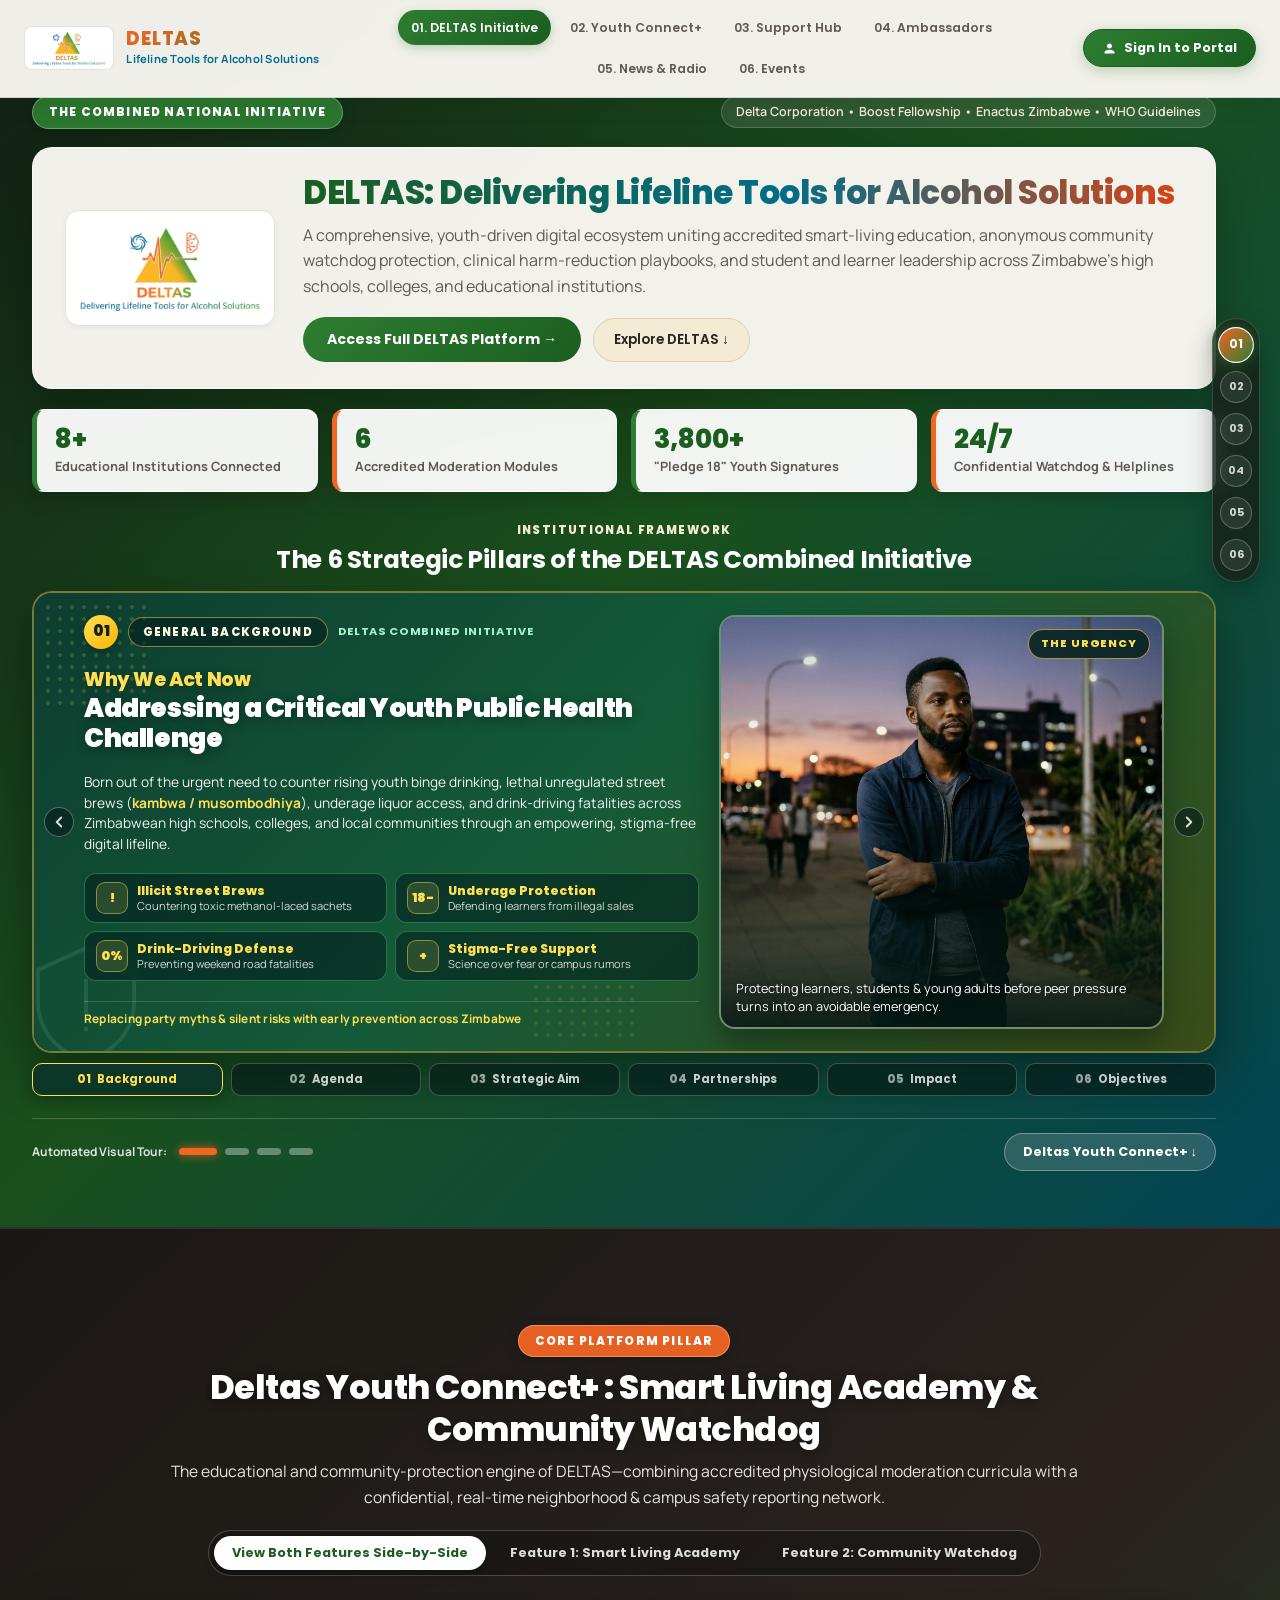
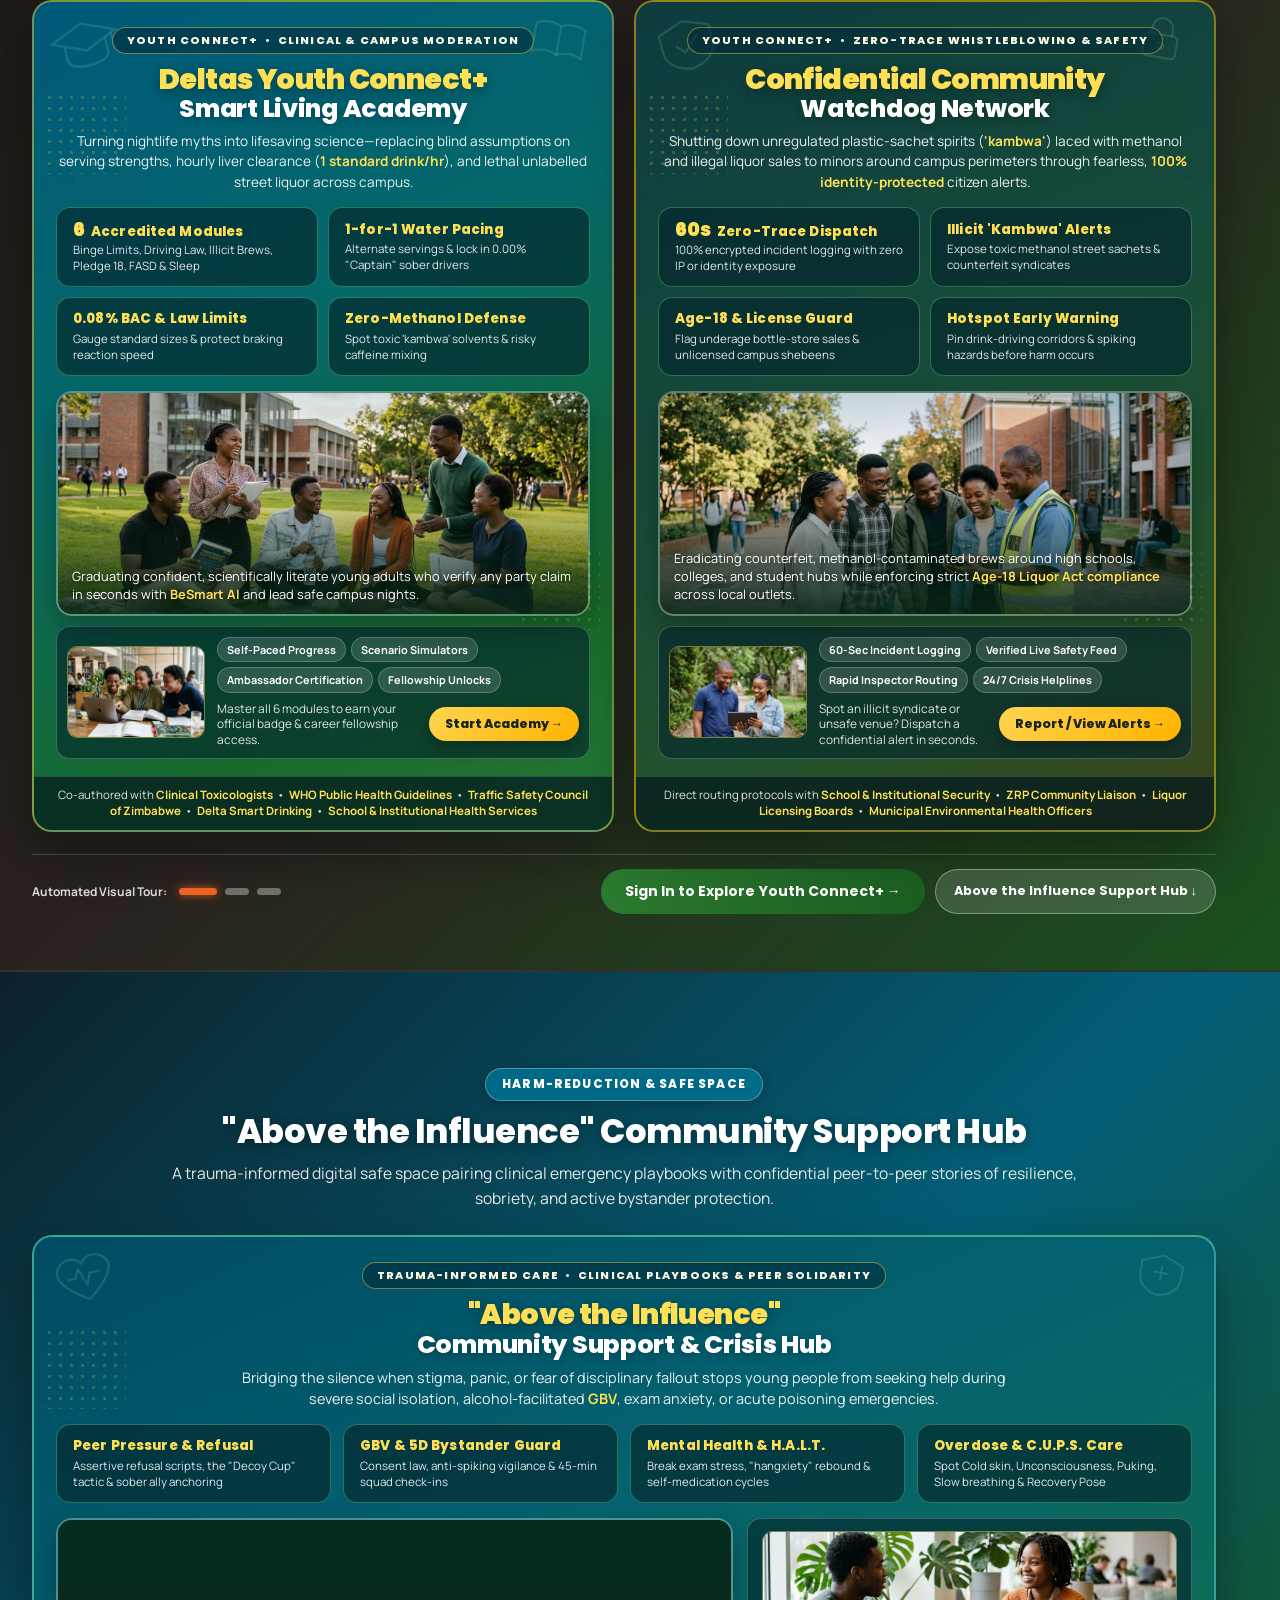
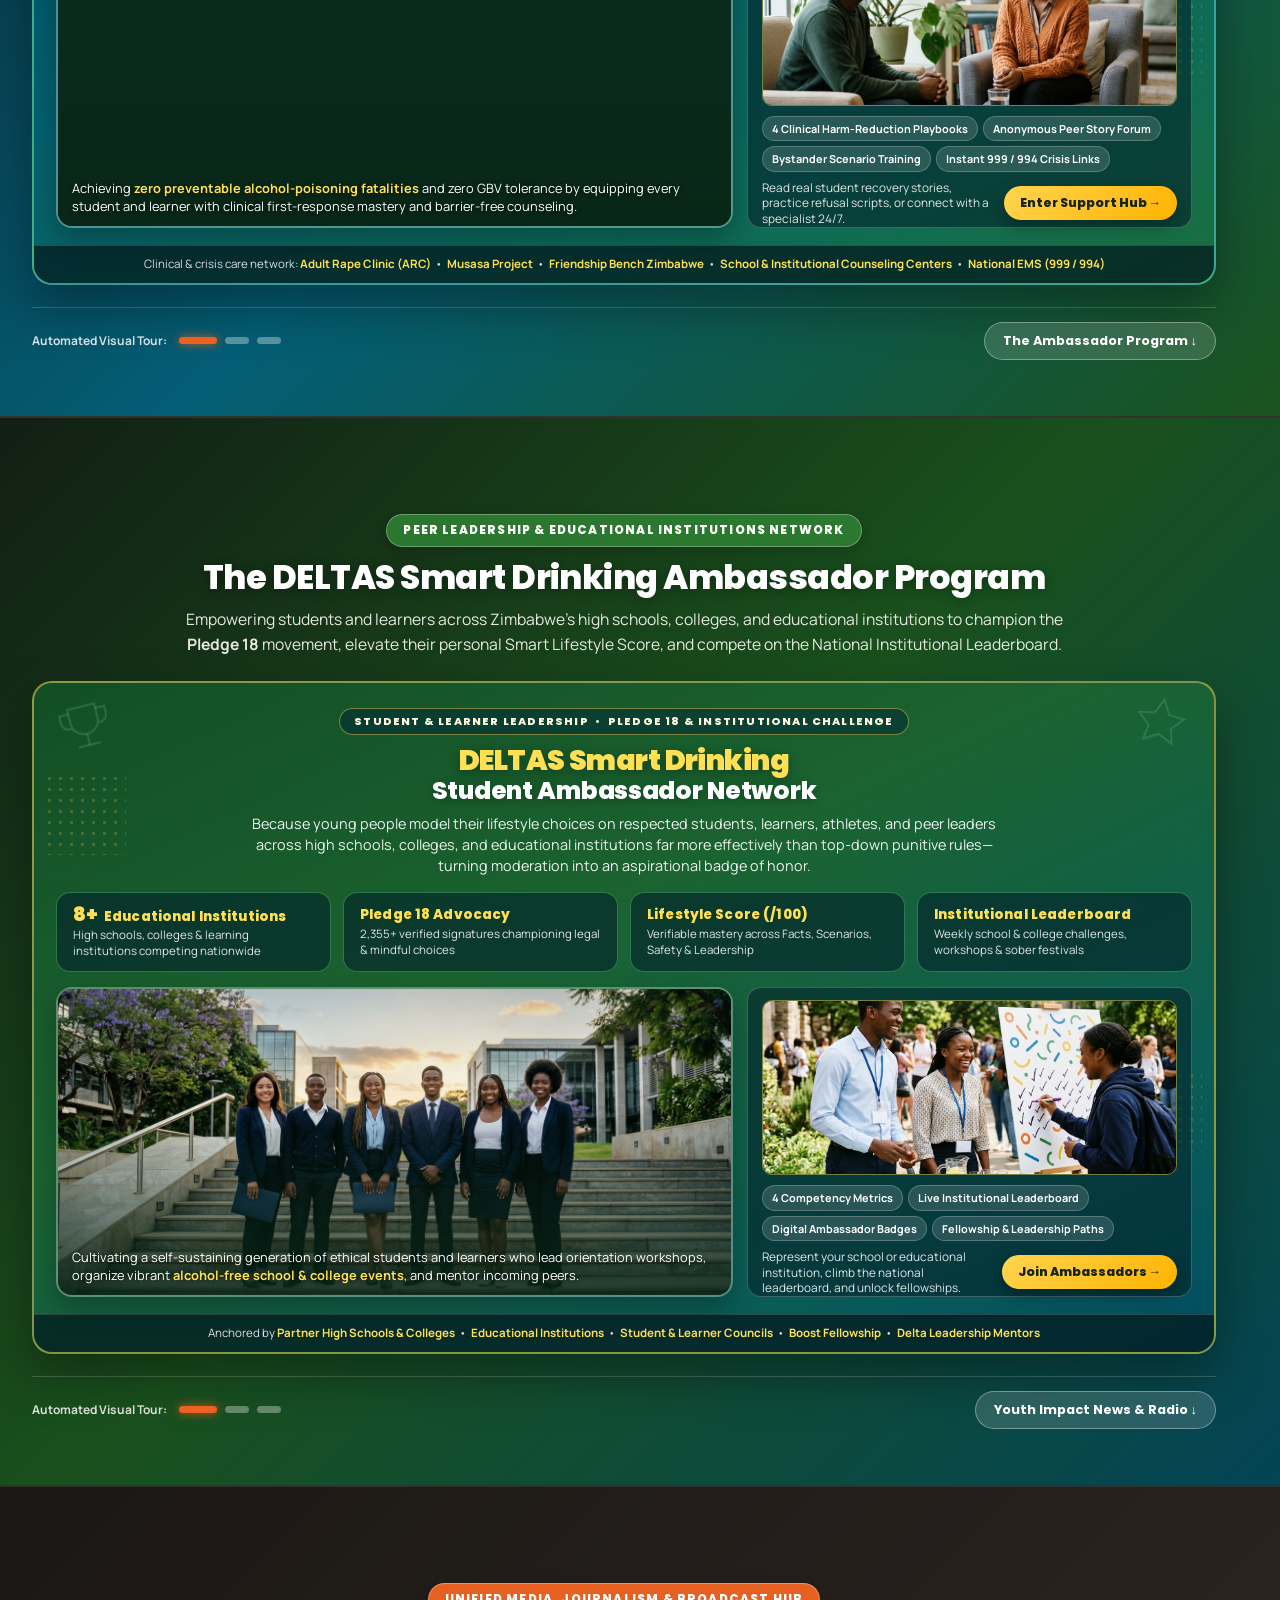
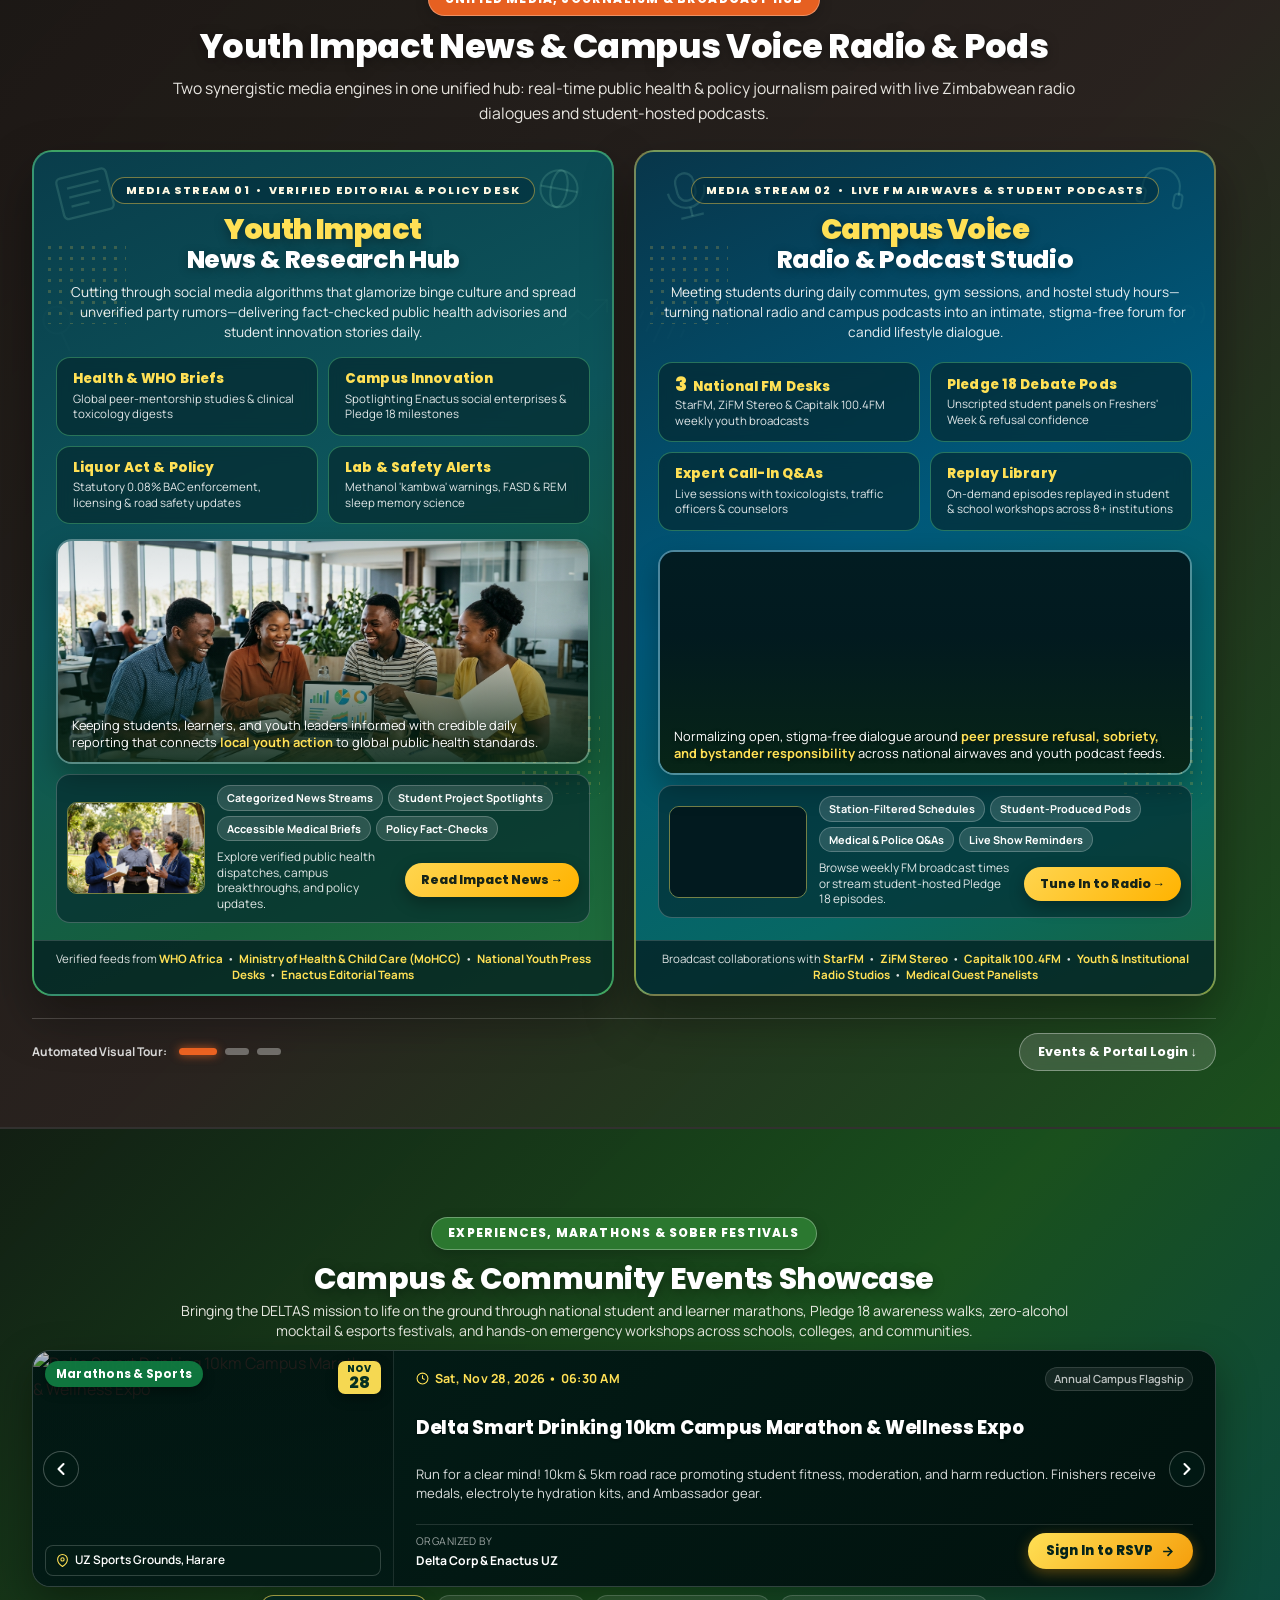
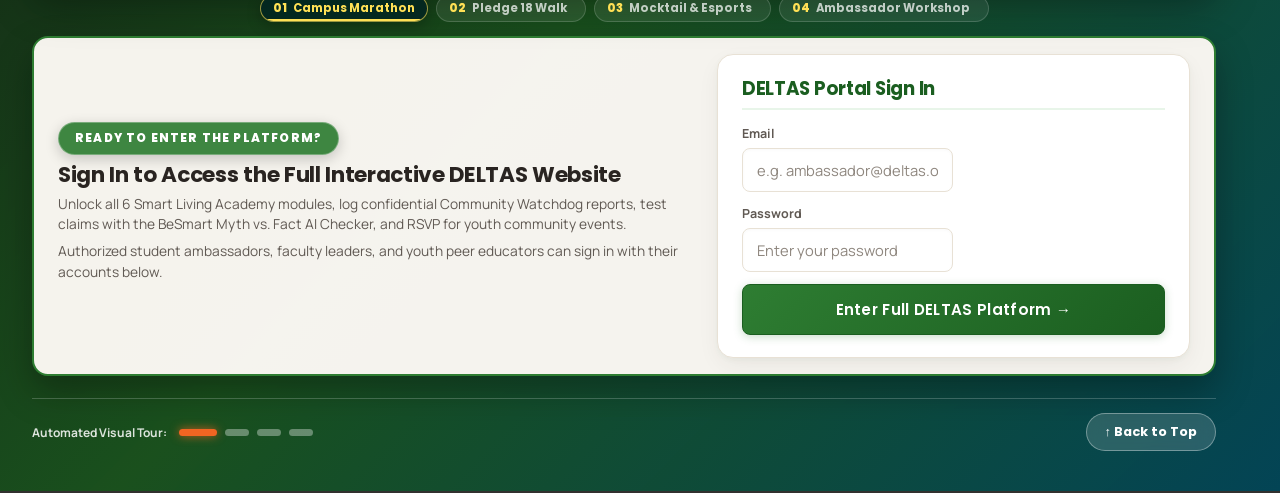
==== commit d8870450: "Add files via upload" ====
--- a/frontend/index.html
+++ b/frontend/index.html
@@ -1,2052 +1,1984 @@
-<!DOCTYPE html>
-<html lang="en">
-<head>
-    <meta charset="UTF-8">
-    <meta name="viewport" content="width=device-width, initial-scale=1.0">
-    <title>DELTAS: Youth Connect+ | Delivering Lifeline Tools for Alcohol Solutions</title>
-    <link rel="preconnect" href="https://fonts.googleapis.com">
-    <link rel="preconnect" href="https://fonts.gstatic.com" crossorigin>
-    <link href="https://fonts.googleapis.com/css2?family=Manrope:wght@400;500;600;700;800&family=Poppins:wght@500;600;700;800&display=swap" rel="stylesheet">
-    <link rel="stylesheet" href="style.css">
-</head>
-<body>
-
-    <!-- =========================================================================
-         1. MULTI-FRAME LANDING EXPERIENCE & LOGIN GATE (PRESENTED FIRST)
-         ========================================================================= -->
-    <div id="landing-experience" class="landing-experience">
-        
-        <!-- Sticky Institutional Top Navbar (Aspire Leaders Reference Style) -->
-        <header class="landing-navbar" id="landing-navbar">
-            <div class="landing-nav-inner">
-                <a href="#frame-1" class="landing-brand" onclick="scrollToLandingFrame('frame-1'); return false;">
-                    <img src="deltas_logo.jpg" alt="DELTAS Logo" class="landing-brand-logo">
-                    <div class="landing-brand-text">
-                        <span class="landing-brand-title">DELTAS</span>
-                        <span class="landing-brand-sub">Lifeline Tools for Alcohol Solutions</span>
-                    </div>
-                </a>
-
-                <nav class="landing-frame-links" aria-label="Landing Page Sections">
-                    <a href="#frame-1" class="frame-nav-link active" data-target="frame-1" onclick="scrollToLandingFrame('frame-1'); return false;">01. DELTAS Initiative</a>
-                    <a href="#frame-2" class="frame-nav-link" data-target="frame-2" onclick="scrollToLandingFrame('frame-2'); return false;">02. Youth Connect+</a>
-                    <a href="#frame-3" class="frame-nav-link" data-target="frame-3" onclick="scrollToLandingFrame('frame-3'); return false;">03. Support Hub</a>
-                    <a href="#frame-4" class="frame-nav-link" data-target="frame-4" onclick="scrollToLandingFrame('frame-4'); return false;">04. Ambassadors</a>
-                    <a href="#frame-5" class="frame-nav-link" data-target="frame-5" onclick="scrollToLandingFrame('frame-5'); return false;">05. News &amp; Radio</a>
-                    <a href="#frame-6" class="frame-nav-link" data-target="frame-6" onclick="scrollToLandingFrame('frame-6'); return false;">06. Events</a>
-                </nav>
-
-                <div class="landing-nav-actions">
-                    <button type="button" class="btn-portal-login" onclick="openLandingLoginModal()">
-                        <svg viewBox="0 0 24 24" width="15" height="15" fill="currentColor"><path d="M12 12c2.21 0 4-1.79 4-4s-1.79-4-4-4-4 1.79-4 4 1.79 4 4 4zm0 2c-2.67 0-8 1.34-8 4v2h16v-2c0-2.66-5.33-4-8-4z"/></svg>
-                        <span>Sign In to Portal</span>
-                    </button>
-                </div>
-            </div>
-        </header>
-
-        <!-- Floating Right-Side Frame Progress Rail -->
-        <aside class="frame-rail" aria-label="Frame Progress Indicator">
-            <button class="rail-dot active" data-target="frame-1" onclick="scrollToLandingFrame('frame-1')" title="01. DELTAS Initiative"><span>01</span></button>
-            <button class="rail-dot" data-target="frame-2" onclick="scrollToLandingFrame('frame-2')" title="02. Deltas Youth Connect+"><span>02</span></button>
-            <button class="rail-dot" data-target="frame-3" onclick="scrollToLandingFrame('frame-3')" title="03. Above the Influence Hub"><span>03</span></button>
-            <button class="rail-dot" data-target="frame-4" onclick="scrollToLandingFrame('frame-4')" title="04. Ambassador Program"><span>04</span></button>
-            <button class="rail-dot" data-target="frame-5" onclick="scrollToLandingFrame('frame-5')" title="05. Youth Impact News &amp; Radio"><span>05</span></button>
-            <button class="rail-dot" data-target="frame-6" onclick="scrollToLandingFrame('frame-6')" title="06. Events &amp; Portal Login"><span>06</span></button>
-        </aside>
-
-        <!-- =====================================================================
-             FRAME 1: DELTAS COMBINED INITIATIVE (MASTER OVERVIEW)
-             ===================================================================== -->
-        <section id="frame-1" class="landing-frame" data-frame-index="1">
-            <!-- Automated Background Image Slideshow -->
-            <div class="frame-slideshow" id="slideshow-frame-1">
-                <div class="slide-bg active" style="background-image: url('https://images.unsplash.com/photo-1523240795612-9a054b0db644?w=1600&auto=format&fit=crop&q=80');"></div>
-                <div class="slide-bg" style="background-image: url('https://images.unsplash.com/photo-1540575467063-178a50c2df87?w=1600&auto=format&fit=crop&q=80');"></div>
-                <div class="slide-bg" style="background-image: url('https://images.unsplash.com/photo-1531482615713-2afd69097998?w=1600&auto=format&fit=crop&q=80');"></div>
-                <div class="slide-bg" style="background-image: url('https://images.unsplash.com/photo-1511632765486-a01980e01a18?w=1600&auto=format&fit=crop&q=80');"></div>
-            </div>
-            <div class="frame-scrim scrim-emerald"></div>
-
-            <div class="frame-inner">
-                <div class="frame-hero-top">
-                    <div class="frame-eyebrow-row">
-                        <span class="frame-eyebrow-pill">THE COMBINED NATIONAL INITIATIVE</span>
-                        <span class="frame-partner-tag">Delta Corporation • Boost Fellowship • Enactus Zimbabwe • WHO Guidelines</span>
-                    </div>
-
-                    <div class="frame-hero-identity">
-                        <img src="deltas_logo.jpg" alt="DELTAS Emblem" class="frame-hero-emblem">
-                        <div class="frame-hero-copy">
-                            <h1>DELTAS: Delivering Lifeline Tools for Alcohol Solutions</h1>
-                            <p class="frame-lead">
-                                A comprehensive, youth-driven digital ecosystem uniting accredited smart-living education, anonymous community watchdog protection, clinical harm-reduction playbooks, and student and learner leadership across Zimbabwe's high schools, colleges, and educational institutions.
-                            </p>
-                            <div class="frame-cta-group">
-                                <button type="button" class="btn-frame-primary" onclick="openLandingLoginModal()">
-                                    <span>Access Full DELTAS Platform →</span>
-                                </button>
-                                <button type="button" class="btn-frame-ghost" onclick="scrollToLandingFrame('frame-2')">
-                                    <span>Explore DELTAS ↓</span>
-                                </button>
-                            </div>
-                        </div>
-                    </div>
-
-                    <!-- Aspire Leaders-Inspired Impact Metrics Ribbon -->
-                    <div class="aspire-metrics-ribbon">
-                        <div class="metric-item">
-                            <span class="metric-num">8+</span>
-                            <span class="metric-label">Educational Institutions Connected</span>
-                        </div>
-                        <div class="metric-item">
-                            <span class="metric-num">6</span>
-                            <span class="metric-label">Accredited Moderation Modules</span>
-                        </div>
-                        <div class="metric-item">
-                            <span class="metric-num">3,800+</span>
-                            <span class="metric-label">"Pledge 18" Youth Signatures</span>
-                        </div>
-                        <div class="metric-item">
-                            <span class="metric-num">24/7</span>
-                            <span class="metric-label">Confidential Watchdog &amp; Helplines</span>
-                        </div>
-                    </div>
-                </div>
-
-                <!-- 6-Pillar Strategic Matrix: Horizontal Single-Poster Continuous Slideshow -->
-                <div class="pillar-matrix-header">
-                    <span class="matrix-kicker">INSTITUTIONAL FRAMEWORK</span>
-                    <h2>The 6 Strategic Pillars of the DELTAS Combined Initiative</h2>
-                </div>
-
-                <div class="pillar-poster-showcase" id="pillar-poster-showcase">
-                    <div class="pillar-carousel-viewport">
-                        <button type="button" class="pillar-carousel-arrow pillar-arrow-prev" onclick="stepPillarPoster(-1)" aria-label="Previous Strategic Pillar Poster">
-                            <svg viewBox="0 0 24 24" width="18" height="18" fill="none" stroke="currentColor" stroke-width="2.5" stroke-linecap="round" stroke-linejoin="round"><polyline points="15 18 9 12 15 6"/></svg>
-                        </button>
-                        <button type="button" class="pillar-carousel-arrow pillar-arrow-next" onclick="stepPillarPoster(1)" aria-label="Next Strategic Pillar Poster">
-                            <svg viewBox="0 0 24 24" width="18" height="18" fill="none" stroke="currentColor" stroke-width="2.5" stroke-linecap="round" stroke-linejoin="round"><polyline points="9 18 15 12 9 6"/></svg>
-                        </button>
-
-                        <div class="pillar-carousel-track" id="pillar-carousel-track">
-                            <!-- POSTER 01: GENERAL BACKGROUND -->
-                            <article class="pillar-poster-slide" data-pillar-index="0">
-                                <div class="pillar-poster-frame theme-pillar-01">
-                                    <div class="pillar-poster-ornaments" aria-hidden="true">
-                                        <div class="ppo-dots ppo-dots-tl"></div>
-                                        <div class="ppo-dots ppo-dots-bl"></div>
-                                        <svg viewBox="0 0 64 64" fill="none" stroke="currentColor" stroke-width="1.8"><path d="M32 6L10 16v14c0 14 9 23 22 28 13-5 22-14 22-28V16L32 6z"/><path d="M32 20v16M32 42v2"/></svg>
-                                    </div>
-                                    <div class="pillar-poster-left">
-                                        <div class="pillar-poster-meta">
-                                            <span class="pillar-poster-num">01</span>
-                                            <span class="pillar-poster-topic-pill">GENERAL BACKGROUND</span>
-                                            <span class="pillar-poster-subkicker">DELTAS Combined Initiative</span>
-                                        </div>
-                                        <h3 class="pillar-poster-title">
-                                            <span class="ppt-gold">Why We Act Now</span>
-                                            Addressing a Critical Youth Public Health Challenge
-                                        </h3>
-                                        <p class="pillar-poster-desc">
-                                            Born out of the urgent need to counter rising youth binge drinking, lethal unregulated street brews (<strong>kambwa / musombodhiya</strong>), underage liquor access, and drink-driving fatalities across Zimbabwean high schools, colleges, and local communities through an empowering, stigma-free digital lifeline.
-                                        </p>
-                                        <div class="pillar-poster-highlights">
-                                            <div class="pp-badge-card">
-                                                <div class="pp-badge-icon">!</div>
-                                                <div><strong>Illicit Street Brews</strong><span>Countering toxic methanol-laced sachets</span></div>
-                                            </div>
-                                            <div class="pp-badge-card">
-                                                <div class="pp-badge-icon">18-</div>
-                                                <div><strong>Underage Protection</strong><span>Defending learners from illegal sales</span></div>
-                                            </div>
-                                            <div class="pp-badge-card">
-                                                <div class="pp-badge-icon">0%</div>
-                                                <div><strong>Drink-Driving Defense</strong><span>Preventing weekend road fatalities</span></div>
-                                            </div>
-                                            <div class="pp-badge-card">
-                                                <div class="pp-badge-icon">+</div>
-                                                <div><strong>Stigma-Free Support</strong><span>Science over fear or campus rumors</span></div>
-                                            </div>
-                                        </div>
-                                        <div class="pillar-poster-footnote">Replacing party myths &amp; silent risks with early prevention across Zimbabwe</div>
-                                    </div>
-                                    <div class="pillar-poster-visual">
-                                        <img src="assets/poster/pillar_01_background.jpg" alt="Compassionate youth mentor standing protectively along an urban walkway at dusk">
-                                        <div class="pillar-poster-visual-scrim"></div>
-                                        <span class="pillar-poster-stamp">THE URGENCY</span>
-                                        <div class="pillar-poster-visual-caption">
-                                            Protecting learners, students &amp; young adults before peer pressure turns into an avoidable emergency.
-                                        </div>
-                                    </div>
-                                </div>
-                            </article>
-
-                            <!-- POSTER 02: CORE AGENDA -->
-                            <article class="pillar-poster-slide" data-pillar-index="1">
-                                <div class="pillar-poster-frame theme-pillar-02">
-                                    <div class="pillar-poster-ornaments" aria-hidden="true">
-                                        <div class="ppo-dots ppo-dots-tl"></div>
-                                        <div class="ppo-dots ppo-dots-bl"></div>
-                                        <svg viewBox="0 0 64 64" fill="none" stroke="currentColor" stroke-width="1.8"><circle cx="32" cy="32" r="22"/><polyline points="20 34 29 42 45 23"/></svg>
-                                    </div>
-                                    <div class="pillar-poster-left">
-                                        <div class="pillar-poster-meta">
-                                            <span class="pillar-poster-num">02</span>
-                                            <span class="pillar-poster-topic-pill">CORE AGENDA</span>
-                                            <span class="pillar-poster-subkicker">Cultural Transformation</span>
-                                        </div>
-                                        <h3 class="pillar-poster-title">
-                                            <span class="ppt-gold">Positive Social Norms</span>
-                                            Shifting Culture from Peer Pressure to Smart Living
-                                        </h3>
-                                        <p class="pillar-poster-desc">
-                                            Transform youth and institutional social norms from high-risk, peer-pressured intoxication to informed moderation (<strong>"Above the Influence"</strong>), proactive bystander intervention, and vibrant substance-free community recreation aligned with WHO and national public health standards.
-                                        </p>
-                                        <div class="pillar-poster-highlights">
-                                            <div class="pp-badge-card">
-                                                <div class="pp-badge-icon">1:1</div>
-                                                <div><strong>Informed Moderation</strong><span>Hydration pacing &amp; serving awareness</span></div>
-                                            </div>
-                                            <div class="pp-badge-card">
-                                                <div class="pp-badge-icon">5D</div>
-                                                <div><strong>Active Bystanders</strong><span>Arrive Together, Leave Together care</span></div>
-                                            </div>
-                                            <div class="pp-badge-card">
-                                                <div class="pp-badge-icon">S</div>
-                                                <div><strong>Sober Recreation</strong><span>Sports, arts, esports &amp; wellness fests</span></div>
-                                            </div>
-                                            <div class="pp-badge-card">
-                                                <div class="pp-badge-icon">W</div>
-                                                <div><strong>WHO Aligned</strong><span>Global youth safety guidelines in action</span></div>
-                                            </div>
-                                        </div>
-                                        <div class="pillar-poster-footnote">Turning mindful lifestyle choices into a celebrated badge of student honor</div>
-                                    </div>
-                                    <div class="pillar-poster-visual">
-                                        <img src="assets/poster/pillar_02_agenda.jpg" alt="Zimbabwean high school and college students smiling outdoors with infused water bottles">
-                                        <div class="pillar-poster-visual-scrim"></div>
-                                        <span class="pillar-poster-stamp">CULTURAL SHIFT</span>
-                                        <div class="pillar-poster-visual-caption">
-                                            Championing authentic connection, confidence &amp; celebration without dangerous intoxication.
-                                        </div>
-                                    </div>
-                                </div>
-                            </article>
-
-                            <!-- POSTER 03: STRATEGIC AIM -->
-                            <article class="pillar-poster-slide" data-pillar-index="2">
-                                <div class="pillar-poster-frame theme-pillar-03">
-                                    <div class="pillar-poster-ornaments" aria-hidden="true">
-                                        <div class="ppo-dots ppo-dots-tl"></div>
-                                        <div class="ppo-dots ppo-dots-bl"></div>
-                                        <svg viewBox="0 0 64 64" fill="none" stroke="currentColor" stroke-width="1.8"><rect x="18" y="8" width="28" height="48" rx="5"/><line x1="26" y1="48" x2="38" y2="48"/></svg>
-                                    </div>
-                                    <div class="pillar-poster-left">
-                                        <div class="pillar-poster-meta">
-                                            <span class="pillar-poster-num">03</span>
-                                            <span class="pillar-poster-topic-pill">STRATEGIC AIM</span>
-                                            <span class="pillar-poster-subkicker">Lifeline Access Everywhere</span>
-                                        </div>
-                                        <h3 class="pillar-poster-title">
-                                            <span class="ppt-gold">Digital Empowerment</span>
-                                            Universal Access to Verified Lifeline Tools
-                                        </h3>
-                                        <p class="pillar-poster-desc">
-                                            Equip every student, learner, peer educator, and young adult in Zimbabwe with scientifically accurate alcohol education, <strong>real-time myth verification</strong>, confidential hazard reporting, and emergency crisis protocols right on their mobile device.
-                                        </p>
-                                        <div class="pillar-poster-highlights">
-                                            <div class="pp-badge-card">
-                                                <div class="pp-badge-icon">AI</div>
-                                                <div><strong>BeSmart Verification</strong><span>Fact-check party myths in seconds</span></div>
-                                            </div>
-                                            <div class="pp-badge-card">
-                                                <div class="pp-badge-icon">R</div>
-                                                <div><strong>Confidential Alerts</strong><span>Zero-trace community hazard logging</span></div>
-                                            </div>
-                                            <div class="pp-badge-card">
-                                                <div class="pp-badge-icon">Ed</div>
-                                                <div><strong>Clinical Toxicology</strong><span>BAC, brain &amp; liver literacy for youth</span></div>
-                                            </div>
-                                            <div class="pp-badge-card">
-                                                <div class="pp-badge-icon">24/7</div>
-                                                <div><strong>Emergency Protocols</strong><span>Instant C.U.P.S. &amp; helpline guidance</span></div>
-                                            </div>
-                                        </div>
-                                        <div class="pillar-poster-footnote">Mobile-first safety infrastructure built for rapid student access anytime</div>
-                                    </div>
-                                    <div class="pillar-poster-visual">
-                                        <img src="assets/poster/pillar_03_aim.jpg" alt="Zimbabwean learners collaborating around digital health tools on tablets and smartphones">
-                                        <div class="pillar-poster-visual-scrim"></div>
-                                        <span class="pillar-poster-stamp">LIFELINE ACCESS</span>
-                                        <div class="pillar-poster-visual-caption">
-                                            Putting verified health science &amp; 24/7 safety protection into every learner's hands.
-                                        </div>
-                                    </div>
-                                </div>
-                            </article>
-
-                            <!-- POSTER 04: KEY PARTNERSHIPS -->
-                            <article class="pillar-poster-slide" data-pillar-index="3">
-                                <div class="pillar-poster-frame theme-pillar-04">
-                                    <div class="pillar-poster-ornaments" aria-hidden="true">
-                                        <div class="ppo-dots ppo-dots-tl"></div>
-                                        <div class="ppo-dots ppo-dots-bl"></div>
-                                        <svg viewBox="0 0 64 64" fill="none" stroke="currentColor" stroke-width="1.8"><circle cx="22" cy="24" r="8"/><circle cx="42" cy="24" r="8"/><path d="M10 48c0-7 6-12 12-12s12 5 12 12"/><path d="M30 48c0-7 6-12 12-12s12 5 12 12"/></svg>
-                                    </div>
-                                    <div class="pillar-poster-left">
-                                        <div class="pillar-poster-meta">
-                                            <span class="pillar-poster-num">04</span>
-                                            <span class="pillar-poster-topic-pill">KEY PARTNERSHIPS</span>
-                                            <span class="pillar-poster-subkicker">Unified National Coalition</span>
-                                        </div>
-                                        <h3 class="pillar-poster-title">
-                                            <span class="ppt-gold">Stronger Together</span>
-                                            Multi-Sectoral Coalition for Youth Safety
-                                        </h3>
-                                        <p class="pillar-poster-desc">
-                                            Uniting educators, medical authorities, civic safety responders, student councils, and national broadcasters so every school, college, and neighborhood operates inside a coordinated ecosystem of care and accountability.
-                                        </p>
-                                        <div class="pillar-poster-highlights grid-chips">
-                                            <span class="pp-partner-chip"><strong>Delta Corporation</strong></span>
-                                            <span class="pp-partner-chip"><strong>Boost Fellowship</strong></span>
-                                            <span class="pp-partner-chip"><strong>High Schools &amp; Colleges</strong></span>
-                                            <span class="pp-partner-chip"><strong>Student Chapters</strong></span>
-                                            <span class="pp-partner-chip"><strong>Ministry of Health (MoHCC)</strong></span>
-                                            <span class="pp-partner-chip"><strong>WHO Africa</strong></span>
-                                            <span class="pp-partner-chip"><strong>Traffic Safety Council (TSCZ)</strong></span>
-                                            <span class="pp-partner-chip"><strong>ZRP &amp; Broadcasters</strong></span>
-                                        </div>
-                                        <div class="pillar-poster-footnote">Private-public-youth synergy bridging policy, campus security &amp; grassroots voices</div>
-                                    </div>
-                                    <div class="pillar-poster-visual">
-                                        <img src="assets/poster/pillar_04_partnerships.jpg" alt="Doctor, school educator, community safety officer, and youth leaders standing together">
-                                        <div class="pillar-poster-visual-scrim"></div>
-                                        <span class="pillar-poster-stamp">COALITION</span>
-                                        <div class="pillar-poster-visual-caption">
-                                            Healthcare, education, law enforcement &amp; youth leaders allied for safer futures.
-                                        </div>
-                                    </div>
-                                </div>
-                            </article>
-
-                            <!-- POSTER 05: MEASURABLE IMPACT -->
-                            <article class="pillar-poster-slide" data-pillar-index="4">
-                                <div class="pillar-poster-frame theme-pillar-05">
-                                    <div class="pillar-poster-ornaments" aria-hidden="true">
-                                        <div class="ppo-dots ppo-dots-tl"></div>
-                                        <div class="ppo-dots ppo-dots-bl"></div>
-                                        <svg viewBox="0 0 64 64" fill="none" stroke="currentColor" stroke-width="1.8"><polyline points="10 46 24 30 34 38 52 16"/><polyline points="40 16 52 16 52 28"/></svg>
-                                    </div>
-                                    <div class="pillar-poster-left">
-                                        <div class="pillar-poster-meta">
-                                            <span class="pillar-poster-num">05</span>
-                                            <span class="pillar-poster-topic-pill">MEASURABLE IMPACT</span>
-                                            <span class="pillar-poster-subkicker">Verified Nationwide Results</span>
-                                        </div>
-                                        <h3 class="pillar-poster-title">
-                                            <span class="ppt-gold">Evidence in Motion</span>
-                                            Data-Driven Institutional &amp; Community Transformation
-                                        </h3>
-                                        <p class="pillar-poster-desc">
-                                            Turning awareness into documented action across high schools, colleges, and community hubs—accelerating <strong>Pledge 18</strong> participation, disrupting illicit spirit supply chains, and scaling emergency life-saving literacy.
-                                        </p>
-                                        <div class="pillar-poster-highlights">
-                                            <div class="pp-metric-card">
-                                                <span class="pp-m-val">15,000+</span>
-                                                <span class="pp-m-lbl">Youth reached with verified moderation &amp; harm-reduction education</span>
-                                            </div>
-                                            <div class="pp-metric-card">
-                                                <span class="pp-m-val">3,800+</span>
-                                                <span class="pp-m-lbl">Signed "Pledge 18" commitments across 8+ educational institutions</span>
-                                            </div>
-                                            <div class="pp-metric-card">
-                                                <span class="pp-m-val">Rapid Alerts</span>
-                                                <span class="pp-m-lbl">Disruption of counterfeit methanol spirit sales near student corridors</span>
-                                            </div>
-                                            <div class="pp-metric-card">
-                                                <span class="pp-m-val">C.U.P.S. Ready</span>
-                                                <span class="pp-m-lbl">Hundreds trained in alcohol-poisoning first response &amp; recovery</span>
-                                            </div>
-                                        </div>
-                                        <div class="pillar-poster-footnote">Real behavioral progress tracked across every participating school &amp; college</div>
-                                    </div>
-                                    <div class="pillar-poster-visual">
-                                        <img src="assets/poster/pillar_05_impact.jpg" alt="Zimbabwean high schoolers and student ambassadors celebrating positive community impact outdoors">
-                                        <div class="pillar-poster-visual-scrim"></div>
-                                        <span class="pillar-poster-stamp">PROVEN IMPACT</span>
-                                        <div class="pillar-poster-visual-caption">
-                                            Empowering thousands of youth to choose safety, solidarity &amp; purposeful living.
-                                        </div>
-                                    </div>
-                                </div>
-                            </article>
-
-                            <!-- POSTER 06: CORE OBJECTIVES -->
-                            <article class="pillar-poster-slide" data-pillar-index="5">
-                                <div class="pillar-poster-frame theme-pillar-06">
-                                    <div class="pillar-poster-ornaments" aria-hidden="true">
-                                        <div class="ppo-dots ppo-dots-tl"></div>
-                                        <div class="ppo-dots ppo-dots-bl"></div>
-                                        <svg viewBox="0 0 64 64" fill="none" stroke="currentColor" stroke-width="1.8"><rect x="12" y="10" width="40" height="44" rx="5"/><line x1="20" y1="22" x2="44" y2="22"/><line x1="20" y1="32" x2="44" y2="32"/><line x1="20" y1="42" x2="34" y2="42"/></svg>
-                                    </div>
-                                    <div class="pillar-poster-left">
-                                        <div class="pillar-poster-meta">
-                                            <span class="pillar-poster-num">06</span>
-                                            <span class="pillar-poster-topic-pill">CORE OBJECTIVES</span>
-                                            <span class="pillar-poster-subkicker">Operational Roadmap</span>
-                                        </div>
-                                        <h3 class="pillar-poster-title">
-                                            <span class="ppt-gold">Mission Blueprint</span>
-                                            Six Actionable Mandates Across Every Institution
-                                        </h3>
-                                        <p class="pillar-poster-desc">
-                                            A synchronized six-point mandate uniting clinical learning, anonymous reporting, mental health protection, ambassador leadership, public media, and vibrant live youth experiences.
-                                        </p>
-                                        <div class="pillar-poster-highlights grid-3">
-                                            <div class="pp-badge-card">
-                                                <div class="pp-badge-icon">01</div>
-                                                <div><strong>6 Academy Modules</strong><span>Clinical &amp; BAC mastery</span></div>
-                                            </div>
-                                            <div class="pp-badge-card">
-                                                <div class="pp-badge-icon">02</div>
-                                                <div><strong>Zero-Trace Watchdog</strong><span>Safe hazard dispatch</span></div>
-                                            </div>
-                                            <div class="pp-badge-card">
-                                                <div class="pp-badge-icon">03</div>
-                                                <div><strong>GBV &amp; Care Support</strong><span>Trauma-informed help</span></div>
-                                            </div>
-                                            <div class="pp-badge-card">
-                                                <div class="pp-badge-icon">04</div>
-                                                <div><strong>Youth Ambassadors</strong><span>Certified peer leaders</span></div>
-                                            </div>
-                                            <div class="pp-badge-card">
-                                                <div class="pp-badge-icon">05</div>
-                                                <div><strong>News &amp; Radio</strong><span>Policy &amp; FM dialogues</span></div>
-                                            </div>
-                                            <div class="pp-badge-card">
-                                                <div class="pp-badge-icon">06</div>
-                                                <div><strong>Sober Festivals</strong><span>Marathons &amp; expos</span></div>
-                                            </div>
-                                        </div>
-                                        <div class="pillar-poster-footnote">Six interconnected engines sustaining safer schools, colleges &amp; communities</div>
-                                    </div>
-                                    <div class="pillar-poster-visual">
-                                        <img src="assets/poster/pillar_06_objectives.jpg" alt="Student peer leaders hosting a live community workshop with microphone and fitness gear">
-                                        <div class="pillar-poster-visual-scrim"></div>
-                                        <span class="pillar-poster-stamp">SIX MANDATES</span>
-                                        <div class="pillar-poster-visual-caption">
-                                            Connecting education, safety reporting, counseling, media &amp; live sports nationwide.
-                                        </div>
-                                    </div>
-                                </div>
-                            </article>
-                        </div>
-                    </div>
-
-                    <!-- Topic Pill Controls with Auto-Shift Countdown Progress -->
-                    <div class="pillar-carousel-nav" id="pillar-carousel-nav" role="tablist" aria-label="Strategic Pillar Posters">
-                        <button type="button" class="pillar-nav-btn active" data-slide="0" onclick="goToPillarPoster(0)">
-                            <span class="pnb-num">01</span><span>Background</span><span class="pnb-progress"></span>
-                        </button>
-                        <button type="button" class="pillar-nav-btn" data-slide="1" onclick="goToPillarPoster(1)">
-                            <span class="pnb-num">02</span><span>Agenda</span><span class="pnb-progress"></span>
-                        </button>
-                        <button type="button" class="pillar-nav-btn" data-slide="2" onclick="goToPillarPoster(2)">
-                            <span class="pnb-num">03</span><span>Strategic Aim</span><span class="pnb-progress"></span>
-                        </button>
-                        <button type="button" class="pillar-nav-btn" data-slide="3" onclick="goToPillarPoster(3)">
-                            <span class="pnb-num">04</span><span>Partnerships</span><span class="pnb-progress"></span>
-                        </button>
-                        <button type="button" class="pillar-nav-btn" data-slide="4" onclick="goToPillarPoster(4)">
-                            <span class="pnb-num">05</span><span>Impact</span><span class="pnb-progress"></span>
-                        </button>
-                        <button type="button" class="pillar-nav-btn" data-slide="5" onclick="goToPillarPoster(5)">
-                            <span class="pnb-num">06</span><span>Objectives</span><span class="pnb-progress"></span>
-                        </button>
-                    </div>
-                </div>
-
-                <div class="frame-bottom-bar">
-                    <div class="slideshow-status" data-slideshow-dots="slideshow-frame-1">
-                        <span class="status-label">Automated Visual Tour:</span>
-                        <button class="slide-dot active" onclick="setFrameSlide('slideshow-frame-1', 0)"></button>
-                        <button class="slide-dot" onclick="setFrameSlide('slideshow-frame-1', 1)"></button>
-                        <button class="slide-dot" onclick="setFrameSlide('slideshow-frame-1', 2)"></button>
-                        <button class="slide-dot" onclick="setFrameSlide('slideshow-frame-1', 3)"></button>
-                    </div>
-                    <button class="btn-next-frame" onclick="scrollToLandingFrame('frame-2')">
-                        <span>Deltas Youth Connect+ ↓</span>
-                    </button>
-                </div>
-            </div>
-        </section>
-
-        <!-- =====================================================================
-             FRAME 2: DELTAS YOUTH CONNECT+ (SMART LIVING ACADEMY & COMMUNITY WATCHDOG)
-             ===================================================================== -->
-        <section id="frame-2" class="landing-frame" data-frame-index="2">
-            <!-- Automated Background Image Slideshow -->
-            <div class="frame-slideshow" id="slideshow-frame-2">
-                <div class="slide-bg active" style="background-image: url('https://images.unsplash.com/photo-1524178232363-1fb2b075b655?w=1600&auto=format&fit=crop&q=80');"></div>
-                <div class="slide-bg" style="background-image: url('https://images.unsplash.com/photo-1517486808906-6ca8b3f04846?w=1600&auto=format&fit=crop&q=80');"></div>
-                <div class="slide-bg" style="background-image: url('https://images.unsplash.com/photo-1522202176988-66273c2fd55f?w=1600&auto=format&fit=crop&q=80');"></div>
-            </div>
-            <div class="frame-scrim scrim-charcoal"></div>
-
-            <div class="frame-inner">
-                <div class="frame-section-header">
-                    <span class="frame-eyebrow-pill pill-orange">CORE PLATFORM PILLAR</span>
-                    <h2>Deltas Youth Connect+ : Smart Living Academy &amp; Community Watchdog</h2>
-                    <p class="frame-lead">
-                        The educational and community-protection engine of DELTAS—combining accredited physiological moderation curricula with a confidential, real-time neighborhood &amp; campus safety reporting network.
-                    </p>
-
-                    <!-- Interactive Feature Mode Switcher -->
-                    <div class="feature-mode-switcher" role="tablist">
-                        <button type="button" class="feature-switch-btn active" onclick="switchFrame2Feature('both', this)">
-                            <span>View Both Features Side-by-Side</span>
-                        </button>
-                        <button type="button" class="feature-switch-btn" onclick="switchFrame2Feature('academy', this)">
-                            <span>Feature 1: Smart Living Academy</span>
-                        </button>
-                        <button type="button" class="feature-switch-btn" onclick="switchFrame2Feature('watchdog', this)">
-                            <span>Feature 2: Community Watchdog</span>
-                        </button>
-                    </div>
-                </div>
-
-                <!-- Dual Feature Container (Shows Both Side-by-Side or Individual Focus) -->
-                <div id="frame2-dual-container" class="dual-feature-showcase mode-both">
-                    
-                    <!-- FEATURE A: SMART LIVING ACADEMY (GRAPHIC POSTER DISPLAY) -->
-                    <div id="frame2-panel-academy" class="academy-poster-panel">
-                        <div class="poster-canvas">
-                            <!-- Decorative Academic & Scientific SVG Pattern Motifs -->
-                            <div class="poster-ornaments" aria-hidden="true">
-                                <svg class="orn-cap" viewBox="0 0 64 48" fill="none" stroke="currentColor" stroke-width="2"><path d="M32 6L4 18l28 12 28-12L32 6z"/><path d="M14 23v12c0 5 8 8 18 8s18-3 18-8V23"/><path d="M56 20v14"/></svg>
-                                <svg class="orn-book" viewBox="0 0 64 48" fill="none" stroke="currentColor" stroke-width="2"><path d="M32 12c-7-4-17-4-24 0v28c7-4 17-4 24 0 7-4 17-4 24 0V12c-7-4-17-4-24 0z"/><path d="M32 12v28"/></svg>
-                                <svg class="orn-dna" viewBox="0 0 64 48" fill="none" stroke="currentColor" stroke-width="2"><path d="M8 10c14 0 14 28 28 28s14-28 20-28"/><path d="M8 38c14 0 14-28 28-28s14 28 20 28"/><line x1="16" y1="16" x2="16" y2="32"/><line x1="48" y1="16" x2="48" y2="32"/></svg>
-                                <svg class="orn-heart" viewBox="0 0 64 48" fill="none" stroke="currentColor" stroke-width="2"><path d="M32 42s-18-11-22-22c-3-8 4-15 12-15 4 0 8 2 10 6 2-4 6-6 10-6 8 0 15 7 12 15-4 11-22 22-22 22z"/><polyline points="17,22 24,22 28,15 33,29 37,20 46,20"/></svg>
-                                <div class="orn-dots orn-dots-tl"></div>
-                                <div class="orn-dots orn-dots-br"></div>
-                            </div>
-
-                            <!-- Poster Top Banner & Display Title -->
-                            <div class="poster-header-block">
-                                <div class="poster-top-ribbon">YOUTH CONNECT+ &nbsp;•&nbsp; CLINICAL &amp; CAMPUS MODERATION</div>
-                                <h3 class="poster-main-title">
-                                    <span class="poster-title-gold">Deltas Youth Connect+</span>
-                                    <span class="poster-title-white">
-                                        Smart Living Academy
-                                        <svg class="poster-pulse-emblem" viewBox="0 0 46 34" fill="none" aria-hidden="true">
-                                            <polygon points="23,2 44,31 2,31" fill="rgba(255,213,79,0.22)" stroke="#FFD54F" stroke-width="1.8"/>
-                                            <polyline points="5,20 14,20 19,10 24,27 29,16 33,20 42,20" stroke="#76FF9B" stroke-width="2.2" stroke-linecap="round" stroke-linejoin="round"/>
-                                        </svg>
-                                    </span>
-                                </h3>
-                                <!-- Subtle Background Summary woven cleanly into the hook -->
-                                <p class="poster-lead-copy">
-                                    Turning nightlife myths into lifesaving science—replacing blind assumptions on serving strengths, hourly liver clearance (<strong>1 standard drink/hr</strong>), and lethal unlabelled street liquor across campus.
-                                </p>
-                            </div>
-
-                            <!-- Core Graphic Emblem Shields (Agenda & Practical Rules woven visually) -->
-                            <div class="poster-emblem-grid">
-                                <!-- Emblem 1: 6 Accredited Modules -->
-                                <div class="poster-emblem emblem-oval">
-                                    <div class="emblem-icon-box">
-                                        <svg viewBox="0 0 36 28" fill="none" stroke="currentColor" stroke-width="2" width="28" height="22">
-                                            <path d="M18 6c-4-3-10-3-14 0v18c4-3 10-3 14 0 4-3 10-3 14 0V6c-4-3-10-3-14 0z"/>
-                                            <line x1="18" y1="6" x2="18" y2="24"/>
-                                        </svg>
-                                    </div>
-                                    <div class="emblem-text">
-                                        <div class="emblem-stat-line"><span class="emblem-big">6</span><strong>Accredited Modules</strong></div>
-                                        <p>Binge Limits, Driving Law, Illicit Brews, Pledge 18, FASD &amp; Sleep</p>
-                                    </div>
-                                </div>
-
-                                <!-- Emblem 2: 1-for-1 Water Pacing -->
-                                <div class="poster-emblem emblem-shield">
-                                    <div class="emblem-icon-box icon-water">
-                                        <svg viewBox="0 0 32 32" fill="none" stroke="currentColor" stroke-width="2" width="26" height="26">
-                                            <path d="M9 6h14l-1.5 18a2 2 0 0 1-2 1.8h-7a2 2 0 0 1-2-1.8L9 6z"/>
-                                            <path d="M10.5 14h11" stroke-dasharray="2 2"/>
-                                            <path d="M22 19c1.5 2 2.2 3.3 2.2 4.3a2.2 2.2 0 0 1-4.4 0c0-1 .7-2.3 2.2-4.3z" fill="#64DFDF" stroke="none"/>
-                                        </svg>
-                                    </div>
-                                    <div class="emblem-text">
-                                        <strong>1-for-1 Water Pacing</strong>
-                                        <p>Alternate servings &amp; lock in 0.00% "Captain" sober drivers</p>
-                                    </div>
-                                </div>
-
-                                <!-- Emblem 3: BAC & Law Limits Seal -->
-                                <div class="poster-emblem emblem-seal">
-                                    <div class="emblem-icon-box icon-gauge">
-                                        <svg viewBox="0 0 32 32" fill="none" stroke="currentColor" stroke-width="2" width="26" height="26">
-                                            <path d="M6 21a10 10 0 1 1 20 0"/>
-                                            <line x1="16" y1="21" x2="21.5" y2="14" stroke="#FFD54F" stroke-width="2.4" stroke-linecap="round"/>
-                                            <circle cx="16" cy="21" r="2" fill="#FFD54F"/>
-                                        </svg>
-                                    </div>
-                                    <div class="emblem-text">
-                                        <strong>0.08% BAC &amp; Law Limits</strong>
-                                        <p>Gauge standard sizes &amp; protect braking reaction speed</p>
-                                    </div>
-                                </div>
-
-                                <!-- Emblem 4: Methanol Hazards Shield -->
-                                <div class="poster-emblem emblem-hazard">
-                                    <div class="emblem-icon-box icon-flask">
-                                        <svg viewBox="0 0 32 32" fill="none" stroke="currentColor" stroke-width="2" width="26" height="26">
-                                            <polygon points="16,4 29,26 3,26" stroke="#FFD54F" fill="rgba(255,213,79,0.14)"/>
-                                            <path d="M14 12h4v3.5l3 6.5H11l3-6.5V12z" stroke="#FFFFFF" stroke-width="1.6"/>
-                                        </svg>
-                                    </div>
-                                    <div class="emblem-text">
-                                        <strong>Zero-Methanol Defense</strong>
-                                        <p>Spot toxic 'kambwa' solvents &amp; risky caffeine mixing</p>
-                                    </div>
-                                </div>
-                            </div>
-
-                            <!-- Realistic People Visual Stage + Impact & Aim Highlights -->
-                            <div class="poster-people-showcase">
-                                <div class="poster-photo-stage">
-                                    <img src="assets/poster/academy_students_group.jpg" alt="Zimbabwean students and learners smiling and studying together with water bottles and textbooks" class="poster-hero-photo">
-                                    <div class="poster-photo-scrim"></div>
-
-                                    <!-- Strategic Impact Badges (no headings) -->
-                                    <div class="poster-float-impact top-left">
-                                        <span class="pfi-value">92%</span>
-                                        <span class="pfi-label">Verified comprehension of BAC &amp; methanol risks</span>
-                                    </div>
-                                    <div class="poster-float-impact top-right">
-                                        <span class="pfi-value">Thousands</span>
-                                        <span class="pfi-label">Badges earned &amp; campus ride-share pools adopted</span>
-                                    </div>
-
-                                    <!-- Strategic Aim Caption Ribbon across bottom of photo -->
-                                    <div class="poster-aim-overlay">
-                                        <p>
-                                            Graduating confident, scientifically literate young adults who verify any party claim in seconds with <strong>BeSmart AI</strong> and lead safe campus nights.
-                                        </p>
-                                    </div>
-                                </div>
-
-                                <!-- Secondary Realistic Study Card + Action Pathways (Objectives woven naturally) -->
-                                <div class="poster-study-strip">
-                                    <div class="poster-inset-photo-wrap">
-                                        <img src="assets/poster/academy_peer_study.jpg" alt="Students collaborating around laptop and science textbooks with fresh lemon water" class="poster-inset-photo">
-                                    </div>
-                                    <div class="poster-pathway-copy">
-                                        <div class="poster-pathway-pills">
-                                            <span>Self-Paced Progress</span>
-                                            <span>Scenario Simulators</span>
-                                            <span>Ambassador Certification</span>
-                                            <span>Fellowship Unlocks</span>
-                                        </div>
-                                        <div class="poster-cta-row">
-                                            <span class="poster-cta-hint">Master all 6 modules to earn your official badge &amp; career fellowship access.</span>
-                                            <button type="button" class="btn-poster-gold" onclick="openLandingLoginModal()">
-                                                <span>Start Academy →</span>
-                                            </button>
-                                        </div>
-                                    </div>
-                                </div>
-                            </div>
-
-                            <!-- Poster Co-Sponsor & Partnership Attribution Footer -->
-                            <div class="poster-partner-footer">
-                                <span class="ppf-line">
-                                    Co-authored with <strong>Clinical Toxicologists</strong> &nbsp;•&nbsp; <strong>WHO Public Health Guidelines</strong> &nbsp;•&nbsp; <strong>Traffic Safety Council of Zimbabwe</strong> &nbsp;•&nbsp; <strong>Delta Smart Drinking</strong> &nbsp;•&nbsp; <strong>School &amp; Institutional Health Services</strong>
-                                </span>
-                            </div>
-                        </div>
-                    </div>
-
-                    <!-- FEATURE B: COMMUNITY WATCHDOG (GRAPHIC POSTER DISPLAY) -->
-                    <div id="frame2-panel-watchdog" class="academy-poster-panel poster-theme-watchdog">
-                        <div class="poster-canvas">
-                            <!-- Decorative Guardian & Community Safety SVG Motifs -->
-                            <div class="poster-ornaments" aria-hidden="true">
-                                <svg class="orn-cap" viewBox="0 0 64 48" fill="none" stroke="currentColor" stroke-width="2"><path d="M32 4L10 12v14c0 12 10 18 22 20 12-2 22-8 22-20V12L32 4z"/><polyline points="22,24 29,31 42,18"/></svg>
-                                <svg class="orn-book" viewBox="0 0 64 48" fill="none" stroke="currentColor" stroke-width="2"><rect x="16" y="20" width="32" height="22" rx="4"/><path d="M22 20v-6a10 10 0 0 1 20 0v6"/><circle cx="32" cy="31" r="3"/></svg>
-                                <svg class="orn-dna" viewBox="0 0 64 48" fill="none" stroke="currentColor" stroke-width="2"><circle cx="32" cy="24" r="18"/><circle cx="32" cy="24" r="10"/><line x1="32" y1="2" x2="32" y2="10"/><line x1="32" y1="38" x2="32" y2="46"/></svg>
-                                <svg class="orn-heart" viewBox="0 0 64 48" fill="none" stroke="currentColor" stroke-width="2"><path d="M32 6c-9 0-16 7-16 16 0 12 16 22 16 22s16-10 16-22c0-9-7-16-16-16z"/><circle cx="32" cy="22" r="5"/></svg>
-                                <div class="orn-dots orn-dots-tl"></div>
-                                <div class="orn-dots orn-dots-br"></div>
-                            </div>
-
-                            <!-- Poster Top Banner & Display Title -->
-                            <div class="poster-header-block">
-                                <div class="poster-top-ribbon">YOUTH CONNECT+ &nbsp;•&nbsp; ZERO-TRACE WHISTLEBLOWING &amp; SAFETY</div>
-                                <h3 class="poster-main-title">
-                                    <span class="poster-title-gold">Confidential Community</span>
-                                    <span class="poster-title-white">
-                                        Watchdog Network
-                                        <svg class="poster-pulse-emblem" viewBox="0 0 46 34" fill="none" aria-hidden="true">
-                                            <path d="M23 2L41 9v10c0 8.5-7.5 13-18 14.5C12.5 32 5 27.5 5 19V9L23 2z" fill="rgba(255,213,79,0.22)" stroke="#FFD54F" stroke-width="1.8"/>
-                                            <polyline points="15,18 21,24 31,13" stroke="#76FF9B" stroke-width="2.4" stroke-linecap="round" stroke-linejoin="round"/>
-                                        </svg>
-                                    </span>
-                                </h3>
-                                <!-- Subtle Background Summary woven cleanly into the hook -->
-                                <p class="poster-lead-copy">
-                                    Shutting down unregulated plastic-sachet spirits (<strong>'kambwa'</strong>) laced with methanol and illegal liquor sales to minors around campus perimeters through fearless, <strong>100% identity-protected</strong> citizen alerts.
-                                </p>
-                            </div>
-
-                            <!-- Core Graphic Emblem Shields (Agenda & Protection Pillars woven visually) -->
-                            <div class="poster-emblem-grid">
-                                <!-- Emblem 1: 100% Anonymous Reporting -->
-                                <div class="poster-emblem emblem-oval">
-                                    <div class="emblem-icon-box">
-                                        <svg viewBox="0 0 32 32" fill="none" stroke="currentColor" stroke-width="2" width="26" height="26">
-                                            <rect x="7" y="14" width="18" height="13" rx="3"/>
-                                            <path d="M11 14v-4a5 5 0 0 1 10 0v4"/>
-                                            <circle cx="16" cy="20.5" r="2" fill="#FFD54F" stroke="none"/>
-                                        </svg>
-                                    </div>
-                                    <div class="emblem-text">
-                                        <div class="emblem-stat-line"><span class="emblem-big">60s</span><strong>Zero-Trace Dispatch</strong></div>
-                                        <p>100% encrypted incident logging with zero IP or identity exposure</p>
-                                    </div>
-                                </div>
-
-                                <!-- Emblem 2: Illicit Brews ('Kambwa') Defense -->
-                                <div class="poster-emblem emblem-shield">
-                                    <div class="emblem-icon-box icon-flask">
-                                        <svg viewBox="0 0 32 32" fill="none" stroke="currentColor" stroke-width="2" width="26" height="26">
-                                            <path d="M16 3L5 8v8c0 7.5 4.7 11.8 11 13.5C22.3 27.8 27 23.5 27 16V8L16 3z" stroke="#FFD54F"/>
-                                            <line x1="12" y1="12" x2="20" y2="20" stroke="#FF8A65" stroke-width="2.2"/>
-                                            <line x1="20" y1="12" x2="12" y2="20" stroke="#FF8A65" stroke-width="2.2"/>
-                                        </svg>
-                                    </div>
-                                    <div class="emblem-text">
-                                        <strong>Illicit 'Kambwa' Alerts</strong>
-                                        <p>Expose toxic methanol street sachets &amp; counterfeit syndicates</p>
-                                    </div>
-                                </div>
-
-                                <!-- Emblem 3: Underage & Liquor Act Compliance -->
-                                <div class="poster-emblem emblem-seal">
-                                    <div class="emblem-icon-box icon-gauge">
-                                        <svg viewBox="0 0 32 32" fill="none" stroke="currentColor" stroke-width="2" width="26" height="26">
-                                            <circle cx="16" cy="16" r="11" stroke="#FFD54F"/>
-                                            <path d="M11 16h10M16 11v10" stroke="#76FF9B" stroke-width="2.2" stroke-linecap="round"/>
-                                        </svg>
-                                    </div>
-                                    <div class="emblem-text">
-                                        <strong>Age-18 &amp; License Guard</strong>
-                                        <p>Flag underage bottle-store sales &amp; unlicensed campus shebeens</p>
-                                    </div>
-                                </div>
-
-                                <!-- Emblem 4: Drink-Driving & Spiking Hotspots -->
-                                <div class="poster-emblem emblem-hazard">
-                                    <div class="emblem-icon-box icon-water">
-                                        <svg viewBox="0 0 32 32" fill="none" stroke="currentColor" stroke-width="2" width="26" height="26">
-                                            <path d="M16 4c-5.5 0-10 4.3-10 9.6 0 7.2 10 14.4 10 14.4s10-7.2 10-14.4C26 8.3 21.5 4 16 4z"/>
-                                            <circle cx="16" cy="13.5" r="3.2" fill="#64DFDF" stroke="none"/>
-                                        </svg>
-                                    </div>
-                                    <div class="emblem-text">
-                                        <strong>Hotspot Early Warning</strong>
-                                        <p>Pin drink-driving corridors &amp; spiking hazards before harm occurs</p>
-                                    </div>
-                                </div>
-                            </div>
-
-                            <!-- Realistic People Visual Stage + Impact & Aim Highlights -->
-                            <div class="poster-people-showcase">
-                                <div class="poster-photo-stage">
-                                    <img src="assets/poster/watchdog_community_safety.jpg" alt="Zimbabwean students and a community safety liaison reviewing a mobile safety map outdoors" class="poster-hero-photo">
-                                    <div class="poster-photo-scrim"></div>
-
-                                    <!-- Strategic Impact Badges -->
-                                    <div class="poster-float-impact top-left">
-                                        <span class="pfi-value">100% Safe</span>
-                                        <span class="pfi-label">Identity-shielded whistleblowing with zero retaliation risk</span>
-                                    </div>
-                                    <div class="poster-float-impact top-right">
-                                        <span class="pfi-value">Live Zones</span>
-                                        <span class="pfi-label">Protecting Mt Pleasant, Senga &amp; Bulawayo student corridors</span>
-                                    </div>
-
-                                    <!-- Strategic Aim Caption Ribbon across bottom of photo -->
-                                    <div class="poster-aim-overlay">
-                                        <p>
-                                            Eradicating counterfeit, methanol-contaminated brews around high schools, colleges, and student hubs while enforcing strict <strong>Age-18 Liquor Act compliance</strong> across local outlets.
-                                        </p>
-                                    </div>
-                                </div>
-
-                                <!-- Secondary Realistic Collaboration Card + Action Pathways -->
-                                <div class="poster-study-strip">
-                                    <div class="poster-inset-photo-wrap">
-                                        <img src="assets/poster/watchdog_campus_liaison.jpg" alt="Student safety representatives reviewing a mobile watchdog dispatch" class="poster-inset-photo">
-                                    </div>
-                                    <div class="poster-pathway-copy">
-                                        <div class="poster-pathway-pills">
-                                            <span>60-Sec Incident Logging</span>
-                                            <span>Verified Live Safety Feed</span>
-                                            <span>Rapid Inspector Routing</span>
-                                            <span>24/7 Crisis Helplines</span>
-                                        </div>
-                                        <div class="poster-cta-row">
-                                            <span class="poster-cta-hint">Spot an illicit syndicate or unsafe venue? Dispatch a confidential alert in seconds.</span>
-                                            <button type="button" class="btn-poster-gold" onclick="openLandingLoginModal()">
-                                                <span>Report / View Alerts →</span>
-                                            </button>
-                                        </div>
-                                    </div>
-                                </div>
-                            </div>
-
-                            <!-- Poster Co-Sponsor & Partnership Attribution Footer -->
-                            <div class="poster-partner-footer">
-                                <span class="ppf-line">
-                                    Direct routing protocols with <strong>School &amp; Institutional Security</strong> &nbsp;•&nbsp; <strong>ZRP Community Liaison</strong> &nbsp;•&nbsp; <strong>Liquor Licensing Boards</strong> &nbsp;•&nbsp; <strong>Municipal Environmental Health Officers</strong>
-                                </span>
-                            </div>
-                        </div>
-                    </div>
-
-                </div>
-
-                <div class="frame-bottom-bar">
-                    <div class="slideshow-status" data-slideshow-dots="slideshow-frame-2">
-                        <span class="status-label">Automated Visual Tour:</span>
-                        <button class="slide-dot active" onclick="setFrameSlide('slideshow-frame-2', 0)"></button>
-                        <button class="slide-dot" onclick="setFrameSlide('slideshow-frame-2', 1)"></button>
-                        <button class="slide-dot" onclick="setFrameSlide('slideshow-frame-2', 2)"></button>
-                    </div>
-                    <div style="display:flex; gap:10px; flex-wrap:wrap;">
-                        <button class="btn-frame-primary" onclick="openLandingLoginModal()">Sign In to Explore Youth Connect+ →</button>
-                        <button class="btn-next-frame" onclick="scrollToLandingFrame('frame-3')">Above the Influence Support Hub ↓</button>
-                    </div>
-                </div>
-            </div>
-        </section>
-
-        <!-- =====================================================================
-             FRAME 3: "ABOVE THE INFLUENCE" COMMUNITY SUPPORT HUB
-             ===================================================================== -->
-        <section id="frame-3" class="landing-frame" data-frame-index="3">
-            <!-- Automated Background Image Slideshow -->
-            <div class="frame-slideshow" id="slideshow-frame-3">
-                <div class="slide-bg active" style="background-image: url('https://images.unsplash.com/photo-1529156069898-49953e39b3ac?w=1600&auto=format&fit=crop&q=80');"></div>
-                <div class="slide-bg" style="background-image: url('https://images.unsplash.com/photo-1576091160550-2173dba999ef?w=1600&auto=format&fit=crop&q=80');"></div>
-                <div class="slide-bg" style="background-image: url('https://images.unsplash.com/photo-1543269865-cbf427effbad?w=1600&auto=format&fit=crop&q=80');"></div>
-            </div>
-            <div class="frame-scrim scrim-teal"></div>
-
-            <div class="frame-inner">
-                <div class="frame-section-header">
-                    <span class="frame-eyebrow-pill pill-teal">HARM-REDUCTION &amp; SAFE SPACE</span>
-                    <h2>"Above the Influence" Community Support Hub</h2>
-                    <p class="frame-lead">
-                        A trauma-informed digital safe space pairing clinical emergency playbooks with confidential peer-to-peer stories of resilience, sobriety, and active bystander protection.
-                    </p>
-                </div>
-
-                <!-- ABOVE THE INFLUENCE SUPPORT HUB: WIDE GRAPHIC POSTER DISPLAY -->
-                <div class="academy-poster-panel poster-theme-support poster-wide">
-                    <div class="poster-canvas">
-                        <!-- Decorative Empathy, Care & Lifesaving Pulse SVG Motifs -->
-                        <div class="poster-ornaments" aria-hidden="true">
-                            <svg class="orn-cap" viewBox="0 0 64 48" fill="none" stroke="currentColor" stroke-width="2"><path d="M32 42s-18-11-22-22c-3-8 4-15 12-15 4 0 8 2 10 6 2-4 6-6 10-6 8 0 15 7 12 15-4 11-22 22-22 22z"/><polyline points="17,22 24,22 28,15 33,29 37,20 46,20"/></svg>
-                            <svg class="orn-book" viewBox="0 0 64 48" fill="none" stroke="currentColor" stroke-width="2"><path d="M32 6L12 14v12c0 11 9 17 20 19 11-2 20-8 20-19V14L32 6z"/><path d="M32 16v14M25 23h14"/></svg>
-                            <svg class="orn-dna" viewBox="0 0 64 48" fill="none" stroke="currentColor" stroke-width="2"><circle cx="22" cy="20" r="8"/><circle cx="42" cy="20" r="8"/><path d="M10 38c0-6 6-10 12-10s12 4 12 10"/><path d="M30 38c0-6 6-10 12-10s12 4 12 10"/></svg>
-                            <svg class="orn-heart" viewBox="0 0 64 48" fill="none" stroke="currentColor" stroke-width="2"><path d="M12 24c0-10 9-18 20-18s20 8 20 18-9 18-20 18c-3.5 0-7-.8-10-2.3L12 42l2.5-8.5C13 30.6 12 27.4 12 24z"/></svg>
-                            <div class="orn-dots orn-dots-tl"></div>
-                            <div class="orn-dots orn-dots-br"></div>
-                        </div>
-
-                        <!-- Poster Top Banner & Display Title -->
-                        <div class="poster-header-block">
-                            <div class="poster-top-ribbon">TRAUMA-INFORMED CARE &nbsp;•&nbsp; CLINICAL PLAYBOOKS &amp; PEER SOLIDARITY</div>
-                            <h3 class="poster-main-title">
-                                <span class="poster-title-gold">"Above the Influence"</span>
-                                <span class="poster-title-white">
-                                    Community Support &amp; Crisis Hub
-                                    <svg class="poster-pulse-emblem" viewBox="0 0 46 34" fill="none" aria-hidden="true">
-                                        <path d="M23 30s-14-8.5-17-17C3.8 7 8.5 2 14.5 2c3.2 0 6.2 1.6 8.5 4.6C25.3 3.6 28.3 2 31.5 2 37.5 2 42.2 7 40 13c-3 8.5-17 17-17 17z" fill="rgba(255,213,79,0.22)" stroke="#FFD54F" stroke-width="1.8"/>
-                                        <polyline points="11,15 18,15 21,9 25,21 28,14 35,14" stroke="#76FF9B" stroke-width="2.2" stroke-linecap="round" stroke-linejoin="round"/>
-                                    </svg>
-                                </span>
-                            </h3>
-                            <!-- Subtle Background Summary woven cleanly into the hook -->
-                            <p class="poster-lead-copy">
-                                Bridging the silence when stigma, panic, or fear of disciplinary fallout stops young people from seeking help during severe social isolation, alcohol-facilitated <strong>GBV</strong>, exam anxiety, or acute poisoning emergencies.
-                            </p>
-                        </div>
-
-                        <!-- 4 Core Playbooks as Graphic Emblem Shields (Agenda & Clinical Protocols) -->
-                        <div class="poster-emblem-grid">
-                            <!-- Emblem 1: Peer Pressure & Refusal Confidence -->
-                            <div class="poster-emblem emblem-oval">
-                                <div class="emblem-icon-box">
-                                    <svg viewBox="0 0 32 32" fill="none" stroke="currentColor" stroke-width="2" width="26" height="26">
-                                        <path d="M7 11c0-3.3 3.1-6 7-6h4c3.9 0 7 2.7 7 6v5c0 3.3-3.1 6-7 6h-6l-5 4v-4.8C5.8 20.1 7 18.2 7 16v-5z"/>
-                                        <path d="M12 13h8M12 17h5" stroke="#FFD54F" stroke-linecap="round"/>
-                                    </svg>
-                                </div>
-                                <div class="emblem-text">
-                                    <strong>Peer Pressure &amp; Refusal</strong>
-                                    <p>Assertive refusal scripts, the "Decoy Cup" tactic &amp; sober ally anchoring</p>
-                                </div>
-                            </div>
-
-                            <!-- Emblem 2: GBV & 5D Bystander Protection -->
-                            <div class="poster-emblem emblem-shield">
-                                <div class="emblem-icon-box icon-water">
-                                    <svg viewBox="0 0 32 32" fill="none" stroke="currentColor" stroke-width="2" width="26" height="26">
-                                        <path d="M16 3L5 8v8c0 7.5 4.7 11.8 11 13.5C22.3 27.8 27 23.5 27 16V8L16 3z"/>
-                                        <path d="M12 16l3 3 6-6" stroke="#64DFDF" stroke-width="2.4" stroke-linecap="round" stroke-linejoin="round"/>
-                                    </svg>
-                                </div>
-                                <div class="emblem-text">
-                                    <strong>GBV &amp; 5D Bystander Guard</strong>
-                                    <p>Consent law, anti-spiking vigilance &amp; 45-min squad check-ins</p>
-                                </div>
-                            </div>
-
-                            <!-- Emblem 3: Mental Health & H.A.L.T. Coping -->
-                            <div class="poster-emblem emblem-seal">
-                                <div class="emblem-icon-box icon-gauge">
-                                    <svg viewBox="0 0 32 32" fill="none" stroke="currentColor" stroke-width="2" width="26" height="26">
-                                        <circle cx="16" cy="16" r="11" stroke="#FFD54F"/>
-                                        <path d="M11 19c1.5 2 3.2 3 5 3s3.5-1 5-3" stroke="#76FF9B" stroke-linecap="round"/>
-                                        <circle cx="12.5" cy="13.5" r="1.3" fill="#FFFFFF" stroke="none"/>
-                                        <circle cx="19.5" cy="13.5" r="1.3" fill="#FFFFFF" stroke="none"/>
-                                    </svg>
-                                </div>
-                                <div class="emblem-text">
-                                    <strong>Mental Health &amp; H.A.L.T.</strong>
-                                    <p>Break exam stress, "hangxiety" rebound &amp; self-medication cycles</p>
-                                </div>
-                            </div>
-
-                            <!-- Emblem 4: Overdose & C.U.P.S. Protocol -->
-                            <div class="poster-emblem emblem-hazard">
-                                <div class="emblem-icon-box icon-flask">
-                                    <svg viewBox="0 0 32 32" fill="none" stroke="currentColor" stroke-width="2" width="26" height="26">
-                                        <rect x="5" y="5" width="22" height="22" rx="5" stroke="#FFD54F"/>
-                                        <path d="M16 10v12M10 16h12" stroke="#76FF9B" stroke-width="2.6" stroke-linecap="round"/>
-                                    </svg>
-                                </div>
-                                <div class="emblem-text">
-                                    <strong>Overdose &amp; C.U.P.S. Care</strong>
-                                    <p>Spot Cold skin, Unconsciousness, Puking, Slow breathing &amp; Recovery Pose</p>
-                                </div>
-                            </div>
-                        </div>
-
-                        <!-- Realistic People Visual Stage + Impact & Aim Highlights -->
-                        <div class="poster-people-showcase">
-                            <div class="poster-photo-stage">
-                                <img src="assets/poster/support_hub_circle.jpg" alt="Supportive peer circle of Zimbabwean students and learners talking openly together on a sunlit lawn" class="poster-hero-photo">
-                                <div class="poster-photo-scrim"></div>
-
-                                <!-- Strategic Impact Badges -->
-                                <div class="poster-float-impact top-left">
-                                    <span class="pfi-value">Hundreds</span>
-                                    <span class="pfi-label">Anonymous peer recovery &amp; refusal testimonies shared</span>
-                                </div>
-                                <div class="poster-float-impact top-right">
-                                    <span class="pfi-value">Zero Tolerance</span>
-                                    <span class="pfi-label">Thousands trained in C.U.P.S. &amp; 5D bystander response</span>
-                                </div>
-
-                                <!-- Strategic Aim Caption Ribbon across bottom of photo -->
-                                <div class="poster-aim-overlay">
-                                    <p>
-                                        Achieving <strong>zero preventable alcohol-poisoning fatalities</strong> and zero GBV tolerance by equipping every student and learner with clinical first-response mastery and barrier-free counseling.
-                                    </p>
-                                </div>
-                            </div>
-
-                            <!-- Secondary Realistic Counseling Card + Action Pathways -->
-                            <div class="poster-study-strip">
-                                <div class="poster-inset-photo-wrap">
-                                    <img src="assets/poster/support_hub_counseling.jpg" alt="Compassionate peer counselor speaking one-on-one with a student in a warm wellness lounge" class="poster-inset-photo">
-                                </div>
-                                <div class="poster-pathway-copy">
-                                    <div class="poster-pathway-pills">
-                                        <span>4 Clinical Harm-Reduction Playbooks</span>
-                                        <span>Anonymous Peer Story Forum</span>
-                                        <span>Bystander Scenario Training</span>
-                                        <span>Instant 999 / 994 Crisis Links</span>
-                                    </div>
-                                    <div class="poster-cta-row">
-                                        <span class="poster-cta-hint">Read real student recovery stories, practice refusal scripts, or connect with a specialist 24/7.</span>
-                                        <button type="button" class="btn-poster-gold" onclick="openLandingLoginModal()">
-                                            <span>Enter Support Hub →</span>
-                                        </button>
-                                    </div>
-                                </div>
-                            </div>
-                        </div>
-
-                        <!-- Poster Co-Sponsor & Partnership Attribution Footer -->
-                        <div class="poster-partner-footer">
-                            <span class="ppf-line">
-                                Clinical &amp; crisis care network: <strong>Adult Rape Clinic (ARC)</strong> &nbsp;•&nbsp; <strong>Musasa Project</strong> &nbsp;•&nbsp; <strong>Friendship Bench Zimbabwe</strong> &nbsp;•&nbsp; <strong>School &amp; Institutional Counseling Centers</strong> &nbsp;•&nbsp; <strong>National EMS (999 / 994)</strong>
-                            </span>
-                        </div>
-                    </div>
-                </div>
-
-                <div class="frame-bottom-bar">
-                    <div class="slideshow-status" data-slideshow-dots="slideshow-frame-3">
-                        <span class="status-label">Automated Visual Tour:</span>
-                        <button class="slide-dot active" onclick="setFrameSlide('slideshow-frame-3', 0)"></button>
-                        <button class="slide-dot" onclick="setFrameSlide('slideshow-frame-3', 1)"></button>
-                        <button class="slide-dot" onclick="setFrameSlide('slideshow-frame-3', 2)"></button>
-                    </div>
-                    <button class="btn-next-frame" onclick="scrollToLandingFrame('frame-4')">
-                        <span>The Ambassador Program ↓</span>
-                    </button>
-                </div>
-            </div>
-        </section>
-
-        <!-- =====================================================================
-             FRAME 4: THE DELTAS SMART DRINKING AMBASSADOR PROGRAM
-             ===================================================================== -->
-        <section id="frame-4" class="landing-frame" data-frame-index="4">
-            <!-- Automated Background Image Slideshow -->
-            <div class="frame-slideshow" id="slideshow-frame-4">
-                <div class="slide-bg active" style="background-image: url('https://images.unsplash.com/photo-1523580494863-6f3031224c94?w=1600&auto=format&fit=crop&q=80');"></div>
-                <div class="slide-bg" style="background-image: url('https://images.unsplash.com/photo-1515187029135-18ee286d815b?w=1600&auto=format&fit=crop&q=80');"></div>
-                <div class="slide-bg" style="background-image: url('https://images.unsplash.com/photo-1541339907198-e08756dedf3f?w=1600&auto=format&fit=crop&q=80');"></div>
-            </div>
-            <div class="frame-scrim scrim-emerald"></div>
-
-            <div class="frame-inner">
-                <div class="frame-section-header">
-                    <span class="frame-eyebrow-pill">PEER LEADERSHIP &amp; EDUCATIONAL INSTITUTIONS NETWORK</span>
-                    <h2>The DELTAS Smart Drinking Ambassador Program</h2>
-                    <p class="frame-lead">
-                        Empowering students and learners across Zimbabwe's high schools, colleges, and educational institutions to champion the <strong>Pledge 18</strong> movement, elevate their personal Smart Lifestyle Score, and compete on the National Institutional Leaderboard.
-                    </p>
-                </div>
-
-                <!-- THE DELTAS SMART DRINKING AMBASSADOR PROGRAM: WIDE GRAPHIC POSTER DISPLAY -->
-                <div class="academy-poster-panel poster-theme-ambassador poster-wide">
-                    <div class="poster-canvas">
-                        <!-- Decorative Leadership, Trophy & Institutional Crest SVG Motifs -->
-                        <div class="poster-ornaments" aria-hidden="true">
-                            <svg class="orn-cap" viewBox="0 0 64 48" fill="none" stroke="currentColor" stroke-width="2"><path d="M20 8h24v12c0 7-5 12-12 12s-12-5-12-12V8z"/><path d="M20 12h-8v6c0 4 3 7 8 7M44 12h8v6c0 4-3 7-8 7"/><line x1="32" y1="32" x2="32" y2="42"/><line x1="22" y1="42" x2="42" y2="42"/></svg>
-                            <svg class="orn-book" viewBox="0 0 64 48" fill="none" stroke="currentColor" stroke-width="2"><polygon points="32,4 39,18 54,20 43,31 46,45 32,38 18,45 21,31 10,20 25,18"/></svg>
-                            <svg class="orn-dna" viewBox="0 0 64 48" fill="none" stroke="currentColor" stroke-width="2"><path d="M32 6L4 18l28 12 28-12L32 6z"/><path d="M14 23v12c0 5 8 8 18 8s18-3 18-8V23"/></svg>
-                            <svg class="orn-heart" viewBox="0 0 64 48" fill="none" stroke="currentColor" stroke-width="2"><circle cx="32" cy="20" r="12"/><polyline points="26,31 22,44 32,39 42,44 38,31"/></svg>
-                            <div class="orn-dots orn-dots-tl"></div>
-                            <div class="orn-dots orn-dots-br"></div>
-                        </div>
-
-                        <!-- Poster Top Banner & Display Title -->
-                        <div class="poster-header-block">
-                            <div class="poster-top-ribbon">STUDENT &amp; LEARNER LEADERSHIP &nbsp;•&nbsp; PLEDGE 18 &amp; INSTITUTIONAL CHALLENGE</div>
-                            <h3 class="poster-main-title">
-                                <span class="poster-title-gold">DELTAS Smart Drinking</span>
-                                <span class="poster-title-white">
-                                    Student Ambassador Network
-                                    <svg class="poster-pulse-emblem" viewBox="0 0 46 34" fill="none" aria-hidden="true">
-                                        <polygon points="23,2 28.5,12.5 40,14 31.5,22 33.5,33 23,27.5 12.5,33 14.5,22 6,14 17.5,12.5" fill="rgba(255,213,79,0.22)" stroke="#FFD54F" stroke-width="1.8"/>
-                                    </svg>
-                                </span>
-                            </h3>
-                            <!-- Subtle Background Summary woven cleanly into the hook -->
-                            <p class="poster-lead-copy">
-                                Because young people model their lifestyle choices on respected students, learners, athletes, and peer leaders across high schools, colleges, and educational institutions far more effectively than top-down punitive rules—turning moderation into an aspirational badge of honor.
-                            </p>
-                        </div>
-
-                        <!-- 4 Core Leadership Pillars as Graphic Emblem Shields (Agenda & Gamified Mechanics) -->
-                        <div class="poster-emblem-grid">
-                            <!-- Emblem 1: 8+ Educational Institutions -->
-                            <div class="poster-emblem emblem-oval">
-                                <div class="emblem-icon-box">
-                                    <svg viewBox="0 0 32 32" fill="none" stroke="currentColor" stroke-width="2" width="26" height="26">
-                                        <path d="M16 4L3 10l13 6 13-6L16 4z"/>
-                                        <path d="M7 13v8c0 3 4 5 9 5s9-2 9-5v-8" stroke="#FFD54F"/>
-                                    </svg>
-                                </div>
-                                <div class="emblem-text">
-                                    <div class="emblem-stat-line"><span class="emblem-big">8+</span><strong>Educational Institutions</strong></div>
-                                    <p>High schools, colleges &amp; learning institutions competing nationwide</p>
-                                </div>
-                            </div>
-
-                            <!-- Emblem 2: Pledge 18 Signature Drives -->
-                            <div class="poster-emblem emblem-shield">
-                                <div class="emblem-icon-box icon-water">
-                                    <svg viewBox="0 0 32 32" fill="none" stroke="currentColor" stroke-width="2" width="26" height="26">
-                                        <path d="M16 3L5 8v8c0 7.5 4.7 11.8 11 13.5C22.3 27.8 27 23.5 27 16V8L16 3z"/>
-                                        <text x="16" y="19.5" text-anchor="middle" fill="#FFD54F" stroke="none" font-family="Poppins, sans-serif" font-size="10" font-weight="900">18+</text>
-                                    </svg>
-                                </div>
-                                <div class="emblem-text">
-                                    <strong>Pledge 18 Advocacy</strong>
-                                    <p>2,355+ verified signatures championing legal &amp; mindful choices</p>
-                                </div>
-                            </div>
-
-                            <!-- Emblem 3: Smart Lifestyle Score (/100) -->
-                            <div class="poster-emblem emblem-seal">
-                                <div class="emblem-icon-box icon-gauge">
-                                    <svg viewBox="0 0 32 32" fill="none" stroke="currentColor" stroke-width="2" width="26" height="26">
-                                        <circle cx="16" cy="14" r="7" stroke="#FFD54F"/>
-                                        <polyline points="12,20 10,28 16,25 22,28 20,20" stroke="#76FF9B"/>
-                                    </svg>
-                                </div>
-                                <div class="emblem-text">
-                                    <strong>Lifestyle Score (/100)</strong>
-                                    <p>Verifiable mastery across Facts, Scenarios, Safety &amp; Leadership</p>
-                                </div>
-                            </div>
-
-                            <!-- Emblem 4: Live Institutional Leaderboard -->
-                            <div class="poster-emblem emblem-hazard">
-                                <div class="emblem-icon-box icon-flask">
-                                    <svg viewBox="0 0 32 32" fill="none" stroke="currentColor" stroke-width="2" width="26" height="26">
-                                        <path d="M9 6h14v7a7 7 0 0 1-14 0V6z" stroke="#FFD54F"/>
-                                        <path d="M9 9H5v3a4 4 0 0 0 4 4M23 9h4v3a4 4 0 0 1-4 4"/>
-                                        <line x1="16" y1="20" x2="16" y2="26"/>
-                                        <line x1="11" y1="26" x2="21" y2="26" stroke="#76FF9B" stroke-width="2.4"/>
-                                    </svg>
-                                </div>
-                                <div class="emblem-text">
-                                    <strong>Institutional Leaderboard</strong>
-                                    <p>Weekly school &amp; college challenges, workshops &amp; sober festivals</p>
-                                </div>
-                            </div>
-                        </div>
-
-                        <!-- Realistic People Visual Stage + Impact & Aim Highlights -->
-                        <div class="poster-people-showcase">
-                            <div class="poster-photo-stage">
-                                <img src="assets/poster/ambassador_leaders_group.jpg" alt="Confident Zimbabwean student and learner ambassadors standing together with leadership folders and certificates" class="poster-hero-photo">
-                                <div class="poster-photo-scrim"></div>
-
-                                <!-- Strategic Impact Badges -->
-                                <div class="poster-float-impact top-left">
-                                    <span class="pfi-value">814+ Leaders</span>
-                                    <span class="pfi-label">Active certified student &amp; learner ambassadors across 8+ educational institutions</span>
-                                </div>
-                                <div class="poster-float-impact top-right">
-                                    <span class="pfi-value">23,590+ Pts</span>
-                                    <span class="pfi-label">Institutional impact points &amp; 2,355+ Pledge 18 commitments</span>
-                                </div>
-
-                                <!-- Strategic Aim Caption Ribbon across bottom of photo -->
-                                <div class="poster-aim-overlay">
-                                    <p>
-                                        Cultivating a self-sustaining generation of ethical students and learners who lead orientation workshops, organize vibrant <strong>alcohol-free school &amp; college events</strong>, and mentor incoming peers.
-                                    </p>
-                                </div>
-                            </div>
-
-                            <!-- Secondary Realistic Campaign Card + Action Pathways -->
-                            <div class="poster-study-strip">
-                                <div class="poster-inset-photo-wrap">
-                                    <img src="assets/poster/ambassador_pledge_drive.jpg" alt="Enthusiastic student and learner ambassadors welcoming peers at an outdoor Pledge 18 orientation table" class="poster-inset-photo">
-                                </div>
-                                <div class="poster-pathway-copy">
-                                    <div class="poster-pathway-pills">
-                                        <span>4 Competency Metrics</span>
-                                        <span>Live Institutional Leaderboard</span>
-                                        <span>Digital Ambassador Badges</span>
-                                        <span>Fellowship &amp; Leadership Paths</span>
-                                    </div>
-                                    <div class="poster-cta-row">
-                                        <span class="poster-cta-hint">Represent your school or educational institution, climb the national leaderboard, and unlock fellowships.</span>
-                                        <button type="button" class="btn-poster-gold" onclick="openLandingLoginModal()">
-                                            <span>Join Ambassadors →</span>
-                                        </button>
-                                    </div>
-                                </div>
-                            </div>
-                        </div>
-
-                        <!-- Poster Co-Sponsor & Partnership Attribution Footer -->
-                        <div class="poster-partner-footer">
-                            <span class="ppf-line">
-                                Anchored by <strong>Partner High Schools &amp; Colleges</strong> &nbsp;•&nbsp; <strong>Educational Institutions</strong> &nbsp;•&nbsp; <strong>Student &amp; Learner Councils</strong> &nbsp;•&nbsp; <strong>Boost Fellowship</strong> &nbsp;•&nbsp; <strong>Delta Leadership Mentors</strong>
-                            </span>
-                        </div>
-                    </div>
-                </div>
-
-                <div class="frame-bottom-bar">
-                    <div class="slideshow-status" data-slideshow-dots="slideshow-frame-4">
-                        <span class="status-label">Automated Visual Tour:</span>
-                        <button class="slide-dot active" onclick="setFrameSlide('slideshow-frame-4', 0)"></button>
-                        <button class="slide-dot" onclick="setFrameSlide('slideshow-frame-4', 1)"></button>
-                        <button class="slide-dot" onclick="setFrameSlide('slideshow-frame-4', 2)"></button>
-                    </div>
-                    <button class="btn-next-frame" onclick="scrollToLandingFrame('frame-5')">
-                        <span>Youth Impact News &amp; Radio ↓</span>
-                    </button>
-                </div>
-            </div>
-        </section>
-
-        <!-- =====================================================================
-             FRAME 5: YOUTH IMPACT NEWS & RADIOS & PODS (COMBINED MEDIA FRAME)
-             ===================================================================== -->
-        <section id="frame-5" class="landing-frame" data-frame-index="5">
-            <!-- Automated Background Image Slideshow -->
-            <div class="frame-slideshow" id="slideshow-frame-5">
-                <div class="slide-bg active" style="background-image: url('https://images.unsplash.com/photo-1590602847861-f357a9332bbc?w=1600&auto=format&fit=crop&q=80');"></div>
-                <div class="slide-bg" style="background-image: url('https://images.unsplash.com/photo-1504711434969-e33886168f5c?w=1600&auto=format&fit=crop&q=80');"></div>
-                <div class="slide-bg" style="background-image: url('https://images.unsplash.com/photo-1478737270239-2f02b77fc618?w=1600&auto=format&fit=crop&q=80');"></div>
-            </div>
-            <div class="frame-scrim scrim-charcoal"></div>
-
-            <div class="frame-inner">
-                <div class="frame-section-header">
-                    <span class="frame-eyebrow-pill pill-orange">UNIFIED MEDIA, JOURNALISM &amp; BROADCAST HUB</span>
-                    <h2>Youth Impact News &amp; Campus Voice Radio &amp; Pods</h2>
-                    <p class="frame-lead">
-                        Two synergistic media engines in one unified hub: real-time public health &amp; policy journalism paired with live Zimbabwean radio dialogues and student-hosted podcasts.
-                    </p>
-                </div>
-
-                <!-- Dual-Column Media Showcase: Youth Impact News Poster + Radio & Pods Poster -->
-                <div class="dual-feature-showcase mode-both">
-                    
-                    <!-- LEFT: YOUTH IMPACT NEWS HUB (GRAPHIC POSTER DISPLAY) -->
-                    <div class="academy-poster-panel poster-theme-news">
-                        <div class="poster-canvas">
-                            <!-- Decorative Journalism, Press & Global Health SVG Motifs -->
-                            <div class="poster-ornaments" aria-hidden="true">
-                                <svg class="orn-cap" viewBox="0 0 64 48" fill="none" stroke="currentColor" stroke-width="2"><rect x="10" y="6" width="44" height="36" rx="4"/><line x1="18" y1="16" x2="46" y2="16"/><line x1="18" y1="24" x2="46" y2="24"/><line x1="18" y1="32" x2="34" y2="32"/></svg>
-                                <svg class="orn-book" viewBox="0 0 64 48" fill="none" stroke="currentColor" stroke-width="2"><circle cx="32" cy="24" r="18"/><ellipse cx="32" cy="24" rx="8" ry="18"/><line x1="14" y1="24" x2="50" y2="24"/></svg>
-                                <svg class="orn-dna" viewBox="0 0 64 48" fill="none" stroke="currentColor" stroke-width="2"><circle cx="28" cy="22" r="12"/><line x1="37" y1="31" x2="50" y2="42"/></svg>
-                                <svg class="orn-heart" viewBox="0 0 64 48" fill="none" stroke="currentColor" stroke-width="2"><polyline points="10,36 24,22 34,30 52,12"/><polyline points="40,12 52,12 52,24"/></svg>
-                                <div class="orn-dots orn-dots-tl"></div>
-                                <div class="orn-dots orn-dots-br"></div>
-                            </div>
-
-                            <!-- Poster Top Banner & Display Title -->
-                            <div class="poster-header-block">
-                                <div class="poster-top-ribbon">MEDIA STREAM 01 &nbsp;•&nbsp; VERIFIED EDITORIAL &amp; POLICY DESK</div>
-                                <h3 class="poster-main-title">
-                                    <span class="poster-title-gold">Youth Impact</span>
-                                    <span class="poster-title-white">
-                                        News &amp; Research Hub
-                                        <svg class="poster-pulse-emblem" viewBox="0 0 46 34" fill="none" aria-hidden="true">
-                                            <rect x="5" y="4" width="36" height="26" rx="4" fill="rgba(255,213,79,0.20)" stroke="#FFD54F" stroke-width="1.8"/>
-                                            <line x1="11" y1="12" x2="35" y2="12" stroke="#76FF9B" stroke-width="2.2" stroke-linecap="round"/>
-                                            <line x1="11" y1="18" x2="35" y2="18" stroke="#FFFFFF" stroke-width="1.8" stroke-linecap="round"/>
-                                            <line x1="11" y1="24" x2="25" y2="24" stroke="#FFD54F" stroke-width="1.8" stroke-linecap="round"/>
-                                        </svg>
-                                    </span>
-                                </h3>
-                                <!-- Subtle Background Summary woven cleanly into the hook -->
-                                <p class="poster-lead-copy">
-                                    Cutting through social media algorithms that glamorize binge culture and spread unverified party rumors—delivering fact-checked public health advisories and student innovation stories daily.
-                                </p>
-                            </div>
-
-                            <!-- 4 Core Editorial Streams as Graphic Emblem Shields -->
-                            <div class="poster-emblem-grid">
-                                <!-- Emblem 1: WHO & MoHCC Research Briefs -->
-                                <div class="poster-emblem emblem-oval">
-                                    <div class="emblem-icon-box">
-                                        <svg viewBox="0 0 32 32" fill="none" stroke="currentColor" stroke-width="2" width="26" height="26">
-                                            <circle cx="16" cy="16" r="11"/>
-                                            <ellipse cx="16" cy="16" rx="5" ry="11"/>
-                                            <line x1="5" y1="16" x2="27" y2="16" stroke="#FFD54F"/>
-                                        </svg>
-                                    </div>
-                                    <div class="emblem-text">
-                                        <strong>Health &amp; WHO Briefs</strong>
-                                        <p>Global peer-mentorship studies &amp; clinical toxicology digests</p>
-                                    </div>
-                                </div>
-
-                                <!-- Emblem 2: Campus Advocacy Spotlights -->
-                                <div class="poster-emblem emblem-shield">
-                                    <div class="emblem-icon-box icon-water">
-                                        <svg viewBox="0 0 32 32" fill="none" stroke="currentColor" stroke-width="2" width="26" height="26">
-                                            <path d="M12 24h8M13 28h6"/>
-                                            <path d="M10 14a6 6 0 1 1 12 0c0 2.5-1.5 4-2.5 5.5H12.5C11.5 18 10 16.5 10 14z" stroke="#64DFDF"/>
-                                        </svg>
-                                    </div>
-                                    <div class="emblem-text">
-                                        <strong>Campus Innovation</strong>
-                                        <p>Spotlighting Enactus social enterprises &amp; Pledge 18 milestones</p>
-                                    </div>
-                                </div>
-
-                                <!-- Emblem 3: Liquor Act & Road Policy -->
-                                <div class="poster-emblem emblem-seal">
-                                    <div class="emblem-icon-box icon-gauge">
-                                        <svg viewBox="0 0 32 32" fill="none" stroke="currentColor" stroke-width="2" width="26" height="26">
-                                            <path d="M16 5v22M8 9h16"/>
-                                            <path d="M8 9l-3 7h6l-3-7zM24 9l-3 7h6l-3-7z" stroke="#FFD54F"/>
-                                        </svg>
-                                    </div>
-                                    <div class="emblem-text">
-                                        <strong>Liquor Act &amp; Policy</strong>
-                                        <p>Statutory 0.08% BAC enforcement, licensing &amp; road safety updates</p>
-                                    </div>
-                                </div>
-
-                                <!-- Emblem 4: Toxicology & Lab Advisories -->
-                                <div class="poster-emblem emblem-hazard">
-                                    <div class="emblem-icon-box icon-flask">
-                                        <svg viewBox="0 0 32 32" fill="none" stroke="currentColor" stroke-width="2" width="26" height="26">
-                                            <rect x="6" y="5" width="20" height="22" rx="3" stroke="#FFD54F"/>
-                                            <polyline points="10,17 14,17 16,12 19,21 21,17 23,17" stroke="#76FF9B" stroke-width="2"/>
-                                        </svg>
-                                    </div>
-                                    <div class="emblem-text">
-                                        <strong>Lab &amp; Safety Alerts</strong>
-                                        <p>Methanol 'kambwa' warnings, FASD &amp; REM sleep memory science</p>
-                                    </div>
-                                </div>
-                            </div>
-
-                            <!-- Realistic People Visual Stage + Impact & Aim Highlights -->
-                            <div class="poster-people-showcase">
-                                <div class="poster-photo-stage">
-                                    <img src="assets/poster/news_editorial_desk.jpg" alt="Young Zimbabwean student journalists and public health researchers reviewing news briefs in a modern campus media room" class="poster-hero-photo">
-                                    <div class="poster-photo-scrim"></div>
-
-                                    <!-- Strategic Impact Badges -->
-                                    <div class="poster-float-impact top-left">
-                                        <span class="pfi-value">Thousands</span>
-                                        <span class="pfi-label">Monthly student &amp; learner reads across 8+ educational institutions</span>
-                                    </div>
-                                    <div class="poster-float-impact top-right">
-                                        <span class="pfi-value">3 Live Feeds</span>
-                                        <span class="pfi-label">WHO &amp; MoHCC, Youth Innovation &amp; Liquor Policy</span>
-                                    </div>
-
-                                    <!-- Strategic Aim Caption Ribbon across bottom of photo -->
-                                    <div class="poster-aim-overlay">
-                                        <p>
-                                            Keeping students, learners, and youth leaders informed with credible daily reporting that connects <strong>local youth action</strong> to global public health standards.
-                                        </p>
-                                    </div>
-                                </div>
-
-                                <!-- Secondary Realistic Field Reporting Card + Action Pathways -->
-                                <div class="poster-study-strip">
-                                    <div class="poster-inset-photo-wrap">
-                                        <img src="assets/poster/news_campus_reporters.jpg" alt="Student reporters interviewing a health specialist outdoors at a learning institution" class="poster-inset-photo">
-                                    </div>
-                                    <div class="poster-pathway-copy">
-                                        <div class="poster-pathway-pills">
-                                            <span>Categorized News Streams</span>
-                                            <span>Student Project Spotlights</span>
-                                            <span>Accessible Medical Briefs</span>
-                                            <span>Policy Fact-Checks</span>
-                                        </div>
-                                        <div class="poster-cta-row">
-                                            <span class="poster-cta-hint">Explore verified public health dispatches, campus breakthroughs, and policy updates.</span>
-                                            <button type="button" class="btn-poster-gold" onclick="openLandingLoginModal()">
-                                                <span>Read Impact News →</span>
-                                            </button>
-                                        </div>
-                                    </div>
-                                </div>
-                            </div>
-
-                            <!-- Poster Co-Sponsor & Partnership Attribution Footer -->
-                            <div class="poster-partner-footer">
-                                <span class="ppf-line">
-                                    Verified feeds from <strong>WHO Africa</strong> &nbsp;•&nbsp; <strong>Ministry of Health &amp; Child Care (MoHCC)</strong> &nbsp;•&nbsp; <strong>National Youth Press Desks</strong> &nbsp;•&nbsp; <strong>Enactus Editorial Teams</strong>
-                                </span>
-                            </div>
-                        </div>
-                    </div>
-
-                    <!-- RIGHT: CAMPUS VOICE RADIO & PODS (GRAPHIC POSTER DISPLAY) -->
-                    <div class="academy-poster-panel poster-theme-radio">
-                        <div class="poster-canvas">
-                            <!-- Decorative Broadcast Microphone, Soundwave & Headphones SVG Motifs -->
-                            <div class="poster-ornaments" aria-hidden="true">
-                                <svg class="orn-cap" viewBox="0 0 64 48" fill="none" stroke="currentColor" stroke-width="2"><rect x="24" y="6" width="16" height="24" rx="8"/><path d="M16 20a16 16 0 0 0 32 0"/><line x1="32" y1="36" x2="32" y2="44"/><line x1="22" y1="44" x2="42" y2="44"/></svg>
-                                <svg class="orn-book" viewBox="0 0 64 48" fill="none" stroke="currentColor" stroke-width="2"><path d="M14 28V22a18 18 0 0 1 36 0v6"/><rect x="10" y="26" width="8" height="14" rx="3"/><rect x="46" y="26" width="8" height="14" rx="3"/></svg>
-                                <svg class="orn-dna" viewBox="0 0 64 48" fill="none" stroke="currentColor" stroke-width="2"><line x1="12" y1="20" x2="12" y2="28"/><line x1="22" y1="12" x2="22" y2="36"/><line x1="32" y1="6" x2="32" y2="42"/><line x1="42" y1="14" x2="42" y2="34"/><line x1="52" y1="20" x2="52" y2="28"/></svg>
-                                <svg class="orn-heart" viewBox="0 0 64 48" fill="none" stroke="currentColor" stroke-width="2"><circle cx="32" cy="24" r="6"/><path d="M20 14a16 16 0 0 0 0 20M44 14a16 16 0 0 1 0 20"/></svg>
-                                <div class="orn-dots orn-dots-tl"></div>
-                                <div class="orn-dots orn-dots-br"></div>
-                            </div>
-
-                            <!-- Poster Top Banner & Display Title -->
-                            <div class="poster-header-block">
-                                <div class="poster-top-ribbon">MEDIA STREAM 02 &nbsp;•&nbsp; LIVE FM AIRWAVES &amp; STUDENT PODCASTS</div>
-                                <h3 class="poster-main-title">
-                                    <span class="poster-title-gold">Campus Voice</span>
-                                    <span class="poster-title-white">
-                                        Radio &amp; Podcast Studio
-                                        <svg class="poster-pulse-emblem" viewBox="0 0 46 34" fill="none" aria-hidden="true">
-                                            <circle cx="23" cy="17" r="13" fill="rgba(255,213,79,0.20)" stroke="#FFD54F" stroke-width="1.8"/>
-                                            <line x1="14" y1="17" x2="14" y2="17" stroke="#76FF9B" stroke-width="3" stroke-linecap="round"/>
-                                            <line x1="18.5" y1="12" x2="18.5" y2="22" stroke="#76FF9B" stroke-width="2.4" stroke-linecap="round"/>
-                                            <line x1="23" y1="8" x2="23" y2="26" stroke="#FFD54F" stroke-width="2.4" stroke-linecap="round"/>
-                                            <line x1="27.5" y1="12" x2="27.5" y2="22" stroke="#76FF9B" stroke-width="2.4" stroke-linecap="round"/>
-                                            <line x1="32" y1="15" x2="32" y2="19" stroke="#FFFFFF" stroke-width="2.4" stroke-linecap="round"/>
-                                        </svg>
-                                    </span>
-                                </h3>
-                                <!-- Subtle Background Summary woven cleanly into the hook -->
-                                <p class="poster-lead-copy">
-                                    Meeting students during daily commutes, gym sessions, and hostel study hours—turning national radio and campus podcasts into an intimate, stigma-free forum for candid lifestyle dialogue.
-                                </p>
-                            </div>
-
-                            <!-- 4 Core Broadcast Pillars as Graphic Emblem Shields -->
-                            <div class="poster-emblem-grid">
-                                <!-- Emblem 1: National FM Broadcast Desk -->
-                                <div class="poster-emblem emblem-oval">
-                                    <div class="emblem-icon-box">
-                                        <svg viewBox="0 0 32 32" fill="none" stroke="currentColor" stroke-width="2" width="26" height="26">
-                                            <circle cx="16" cy="16" r="3" fill="#FFD54F" stroke="none"/>
-                                            <path d="M10 10a8.5 8.5 0 0 0 0 12M22 10a8.5 8.5 0 0 1 0 12"/>
-                                            <path d="M6 6a14 14 0 0 0 0 20M26 6a14 14 0 0 1 0 20" stroke="#76FF9B"/>
-                                        </svg>
-                                    </div>
-                                    <div class="emblem-text">
-                                        <div class="emblem-stat-line"><span class="emblem-big">3</span><strong>National FM Desks</strong></div>
-                                        <p>StarFM, ZiFM Stereo &amp; Capitalk 100.4FM weekly youth broadcasts</p>
-                                    </div>
-                                </div>
-
-                                <!-- Emblem 2: Pledge 18 Student Panels -->
-                                <div class="poster-emblem emblem-shield">
-                                    <div class="emblem-icon-box icon-water">
-                                        <svg viewBox="0 0 32 32" fill="none" stroke="currentColor" stroke-width="2" width="26" height="26">
-                                            <rect x="12" y="4" width="8" height="14" rx="4" stroke="#64DFDF"/>
-                                            <path d="M8 12a8 8 0 0 0 16 0"/>
-                                            <line x1="16" y1="20" x2="16" y2="27"/>
-                                            <line x1="11" y1="27" x2="21" y2="27"/>
-                                        </svg>
-                                    </div>
-                                    <div class="emblem-text">
-                                        <strong>Pledge 18 Debate Pods</strong>
-                                        <p>Unscripted student panels on Freshers' Week &amp; refusal confidence</p>
-                                    </div>
-                                </div>
-
-                                <!-- Emblem 3: Expert Clinical & Police Q&As -->
-                                <div class="poster-emblem emblem-seal">
-                                    <div class="emblem-icon-box icon-gauge">
-                                        <svg viewBox="0 0 32 32" fill="none" stroke="currentColor" stroke-width="2" width="26" height="26">
-                                            <path d="M7 18v-3a9 9 0 0 1 18 0v3"/>
-                                            <rect x="5" y="17" width="4" height="7" rx="2" stroke="#FFD54F"/>
-                                            <rect x="23" y="17" width="4" height="7" rx="2" stroke="#FFD54F"/>
-                                        </svg>
-                                    </div>
-                                    <div class="emblem-text">
-                                        <strong>Expert Call-In Q&amp;As</strong>
-                                        <p>Live sessions with toxicologists, traffic officers &amp; counselors</p>
-                                    </div>
-                                </div>
-
-                                <!-- Emblem 4: Hostel & On-Demand Replays -->
-                                <div class="poster-emblem emblem-hazard">
-                                    <div class="emblem-icon-box icon-flask">
-                                        <svg viewBox="0 0 32 32" fill="none" stroke="currentColor" stroke-width="2" width="26" height="26">
-                                            <circle cx="16" cy="16" r="11" stroke="#FFD54F"/>
-                                            <polygon points="13,11 22,16 13,21" fill="#76FF9B" stroke="none"/>
-                                        </svg>
-                                    </div>
-                                    <div class="emblem-text">
-                                        <strong>Replay Library</strong>
-                                        <p>On-demand episodes replayed in student &amp; school workshops across 8+ institutions</p>
-                                    </div>
-                                </div>
-                            </div>
-
-                            <!-- Realistic People Visual Stage + Impact & Aim Highlights -->
-                            <div class="poster-people-showcase">
-                                <div class="poster-photo-stage">
-                                    <img src="assets/poster/radio_studio_hosts.jpg" alt="Vibrant Zimbabwean youth radio hosts and guest panelists wearing headphones at studio broadcast microphones" class="poster-hero-photo">
-                                    <div class="poster-photo-scrim"></div>
-
-                                    <!-- Strategic Impact Badges -->
-                                    <div class="poster-float-impact top-left">
-                                        <span class="pfi-value">8+ Institutions</span>
-                                        <span class="pfi-label">School &amp; student workshop replays plus national call-in engagement</span>
-                                    </div>
-                                    <div class="poster-float-impact top-right">
-                                        <span class="pfi-value">Live &amp; Pods</span>
-                                        <span class="pfi-label">StarFM, ZiFM Stereo, Capitalk 100.4FM &amp; youth streams</span>
-                                    </div>
-
-                                    <!-- Strategic Aim Caption Ribbon across bottom of photo -->
-                                    <div class="poster-aim-overlay">
-                                        <p>
-                                            Normalizing open, stigma-free dialogue around <strong>peer pressure refusal, sobriety, and bystander responsibility</strong> across national airwaves and youth podcast feeds.
-                                        </p>
-                                    </div>
-                                </div>
-
-                                <!-- Secondary Realistic Podcast Studio Card + Action Pathways -->
-                                <div class="poster-study-strip">
-                                    <div class="poster-inset-photo-wrap">
-                                        <img src="assets/poster/radio_student_podcasters.jpg" alt="Two Zimbabwean students recording a youth podcast together with studio microphones" class="poster-inset-photo">
-                                    </div>
-                                    <div class="poster-pathway-copy">
-                                        <div class="poster-pathway-pills">
-                                            <span>Station-Filtered Schedules</span>
-                                            <span>Student-Produced Pods</span>
-                                            <span>Medical &amp; Police Q&amp;As</span>
-                                            <span>Live Show Reminders</span>
-                                        </div>
-                                        <div class="poster-cta-row">
-                                            <span class="poster-cta-hint">Browse weekly FM broadcast times or stream student-hosted Pledge 18 episodes.</span>
-                                            <button type="button" class="btn-poster-gold" onclick="openLandingLoginModal()">
-                                                <span>Tune In to Radio →</span>
-                                            </button>
-                                        </div>
-                                    </div>
-                                </div>
-                            </div>
-
-                            <!-- Poster Co-Sponsor & Partnership Attribution Footer -->
-                            <div class="poster-partner-footer">
-                                <span class="ppf-line">
-                                    Broadcast collaborations with <strong>StarFM</strong> &nbsp;•&nbsp; <strong>ZiFM Stereo</strong> &nbsp;•&nbsp; <strong>Capitalk 100.4FM</strong> &nbsp;•&nbsp; <strong>Youth &amp; Institutional Radio Studios</strong> &nbsp;•&nbsp; <strong>Medical Guest Panelists</strong>
-                                </span>
-                            </div>
-                        </div>
-                    </div>
-
-                </div>
-
-                <div class="frame-bottom-bar">
-                    <div class="slideshow-status" data-slideshow-dots="slideshow-frame-5">
-                        <span class="status-label">Automated Visual Tour:</span>
-                        <button class="slide-dot active" onclick="setFrameSlide('slideshow-frame-5', 0)"></button>
-                        <button class="slide-dot" onclick="setFrameSlide('slideshow-frame-5', 1)"></button>
-                        <button class="slide-dot" onclick="setFrameSlide('slideshow-frame-5', 2)"></button>
-                    </div>
-                    <button class="btn-next-frame" onclick="scrollToLandingFrame('frame-6')">
-                        <span>Events &amp; Portal Login ↓</span>
-                    </button>
-                </div>
-            </div>
-        </section>
-
-        <!-- =====================================================================
-             FRAME 6: CAMPUS & COMMUNITY EVENTS + PORTAL ACCESS GATE
-             ===================================================================== -->
-        <section id="frame-6" class="landing-frame" data-frame-index="6">
-            <!-- Automated Background Image Slideshow -->
-            <div class="frame-slideshow" id="slideshow-frame-6">
-                <div class="slide-bg active" style="background-image: url('https://images.unsplash.com/photo-1452626038306-9aae5e071dd3?w=1600&auto=format&fit=crop&q=80');"></div>
-                <div class="slide-bg" style="background-image: url('https://images.unsplash.com/photo-1516450360452-9312f5e86fc7?w=1600&auto=format&fit=crop&q=80');"></div>
-                <div class="slide-bg" style="background-image: url('https://images.unsplash.com/photo-1511578314322-379afb476865?w=1600&auto=format&fit=crop&q=80');"></div>
-                <div class="slide-bg" style="background-image: url('https://images.unsplash.com/photo-1461896836934-ffe607ba8211?w=1600&auto=format&fit=crop&q=80');"></div>
-            </div>
-            <div class="frame-scrim scrim-emerald"></div>
-
-            <div class="frame-inner">
-                <div class="frame-section-header">
-                    <span class="frame-eyebrow-pill">EXPERIENCES, MARATHONS &amp; SOBER FESTIVALS</span>
-                    <h2>Campus &amp; Community Events Showcase</h2>
-                    <p class="frame-lead">
-                        Bringing the DELTAS mission to life on the ground through national student and learner marathons, Pledge 18 awareness walks, zero-alcohol mocktail &amp; esports festivals, and hands-on emergency workshops across schools, colleges, and communities.
-                    </p>
-                </div>
-
-                <!-- Featured Related Events Grid with Images & Details -->
-                <div class="landing-events-showcase-grid">
-                    
-                    <article class="landing-event-card">
-                        <div class="lec-image-wrap">
-                            <img src="https://images.unsplash.com/photo-1452626038306-9aae5e071dd3?w=700&auto=format&fit=crop&q=80" alt="Delta Smart Drinking 10km Campus Marathon">
-                            <span class="lec-category-badge badge-emerald">Marathons &amp; Sports</span>
-                            <span class="lec-rsvp-pill">342 RSVPs</span>
-                        </div>
-                        <div class="lec-body">
-                            <div class="lec-meta">Sat, Nov 28, 2026 • 06:30 AM &nbsp;|&nbsp; UZ Sports Grounds, Harare</div>
-                            <h3>Delta Smart Drinking 10km Campus Marathon &amp; Wellness Expo</h3>
-                            <p>Run for a clear mind! 10km &amp; 5km road race promoting student fitness, moderation, and harm reduction. Finishers receive medals, electrolyte hydration kits, and Ambassador gear.</p>
-                            <div class="lec-footer">
-                                <span>Organized by: <strong>Delta Corp &amp; Enactus UZ</strong></span>
-                                <button type="button" class="lec-action-btn" onclick="openLandingLoginModal()">Sign In to RSVP →</button>
-                            </div>
-                        </div>
-                    </article>
-
-                    <article class="landing-event-card">
-                        <div class="lec-image-wrap">
-                            <img src="https://images.unsplash.com/photo-1511578314322-379afb476865?w=700&auto=format&fit=crop&q=80" alt="National Pledge 18 Campus Relay">
-                            <span class="lec-category-badge badge-orange">Campaigns &amp; Pledges</span>
-                            <span class="lec-rsvp-pill">418 RSVPs</span>
-                        </div>
-                        <div class="lec-body">
-                            <div class="lec-meta">Fri, Dec 04, 2026 • 09:00 AM &nbsp;|&nbsp; Harare City Hall to University Way</div>
-                            <h3>National 'Pledge 18' Campus Relay &amp; Awareness Walk</h3>
-                            <p>Inter-university student march against underage drinking, illicit brews (<em>kambwa</em>), and drink-driving. Features the giant Pledge 18 signature wall and peer advocacy booths.</p>
-                            <div class="lec-footer">
-                                <span>Organized by: <strong>Youth Connect+ &amp; Boost Fellowship</strong></span>
-                                <button type="button" class="lec-action-btn" onclick="openLandingLoginModal()">Sign In to RSVP →</button>
-                            </div>
-                        </div>
-                    </article>
-
-                    <article class="landing-event-card">
-                        <div class="lec-image-wrap">
-                            <img src="https://images.unsplash.com/photo-1516450360452-9312f5e86fc7?w=700&auto=format&fit=crop&q=80" alt="Enactus Zero-Alcohol Mocktail & Esports Fest">
-                            <span class="lec-category-badge badge-teal">Sober Festivals &amp; Arts</span>
-                            <span class="lec-rsvp-pill">285 RSVPs</span>
-                        </div>
-                        <div class="lec-body">
-                            <div class="lec-meta">Sat, Dec 12, 2026 • 02:00 PM &nbsp;|&nbsp; MSU Student Union Plaza, Gweru</div>
-                            <h3>Enactus Zero-Alcohol Mocktail &amp; Live FIFA Esports Fest</h3>
-                            <p>Redefining campus nightlife! High-energy esports gaming tournaments, live acoustic music, poetry slams, and an artisan mocktail tasting bar proving unforgettable nights need zero alcohol.</p>
-                            <div class="lec-footer">
-                                <span>Organized by: <strong>Enactus MSU Chapter</strong></span>
-                                <button type="button" class="lec-action-btn" onclick="openLandingLoginModal()">Sign In to RSVP →</button>
-                            </div>
-                        </div>
-                    </article>
-
-                    <article class="landing-event-card">
-                        <div class="lec-image-wrap">
-                            <img src="https://images.unsplash.com/photo-1524178232363-1fb2b075b655?w=700&auto=format&fit=crop&q=80" alt="Smart Drinking Peer Ambassador Workshop">
-                            <span class="lec-category-badge badge-emerald">Workshops</span>
-                            <span class="lec-rsvp-pill">160 RSVPs</span>
-                        </div>
-                        <div class="lec-body">
-                            <div class="lec-meta">Wed, Nov 25, 2026 • 04:00 PM &nbsp;|&nbsp; NUST Innovation Hub, Bulawayo</div>
-                            <h3>Smart Drinking Peer Ambassador &amp; De-escalation Workshop</h3>
-                            <p>Practical certification workshop covering C.U.P.S. alcohol poisoning first response, de-escalating impaired peer drivers, and confidential watchdog reporting protocols.</p>
-                            <div class="lec-footer">
-                                <span>Organized by: <strong>Boost Fellowship &amp; NUST Dean of Students</strong></span>
-                                <button type="button" class="lec-action-btn" onclick="openLandingLoginModal()">Sign In to RSVP →</button>
-                            </div>
-                        </div>
-                    </article>
-
-                </div>
-
-                <!-- INLINE PORTAL ACCESS & LOGIN GATE -->
-                <div class="landing-final-login-gate" id="landing-inline-login">
-                    <div class="gate-left-info">
-                        <span class="frame-eyebrow-pill">READY TO ENTER THE PLATFORM?</span>
-                        <h3>Sign In to Access the Full Interactive DELTAS Website</h3>
-                        <p>Unlock all 6 Smart Living Academy modules, log confidential Community Watchdog reports, test claims with the BeSmart Myth vs. Fact AI Checker, RSVP for campus events, and earn points for your university chapter.</p>
-                        <p style="font-size:0.86rem; color:var(--text-muted); line-height:1.5;">Authorized student ambassadors, faculty leaders, and youth peer educators can sign in with their university accounts below.</p>
-                    </div>
-
-                    <div class="gate-right-form">
-                        <h4>DELTAS Portal Sign In</h4>
-                        <div class="gate-form-group">
-                            <label for="inline-login-email">Student / Ambassador Email</label>
-                            <input type="email" id="inline-login-email" placeholder="e.g. ambassador@deltas.org.zw">
-                        </div>
-                        <div class="gate-form-group">
-                            <label for="inline-login-uni">University Chapter</label>
-                            <select id="inline-login-uni">
-                                <option value="UZ" selected>University of Zimbabwe (UZ)</option>
-                                <option value="NUST">National University of Science &amp; Technology (NUST)</option>
-                                <option value="MSU">Midlands State University (MSU)</option>
-                                <option value="CUT">Chinhoyi University of Technology (CUT)</option>
-                                <option value="ZEGU">Zimbabwe Ezekiel Guti University (ZEGU)</option>
-                                <option value="HIT">Harare Institute of Technology (HIT)</option>
-                                <option value="BUSE">Bindura University of Science Education (BUSE)</option>
-                                <option value="AU">Africa University (AU)</option>
-                            </select>
-                        </div>
-                        <div class="gate-form-group">
-                            <label for="inline-login-password">Password</label>
-                            <input type="password" id="inline-login-password" placeholder="Enter your password">
-                        </div>
-                        <button type="button" class="btn-primary" style="width:100%; padding:13px; font-size:0.95rem;" onclick="submitPortalGateLogin('inline')">
-                            Enter Full DELTAS Platform →
-                        </button>
-                        <p id="inline-login-feedback" class="gate-feedback"></p>
-                    </div>
-                </div>
-
-                <div class="frame-bottom-bar">
-                    <div class="slideshow-status" data-slideshow-dots="slideshow-frame-6">
-                        <span class="status-label">Automated Visual Tour:</span>
-                        <button class="slide-dot active" onclick="setFrameSlide('slideshow-frame-6', 0)"></button>
-                        <button class="slide-dot" onclick="setFrameSlide('slideshow-frame-6', 1)"></button>
-                        <button class="slide-dot" onclick="setFrameSlide('slideshow-frame-6', 2)"></button>
-                        <button class="slide-dot" onclick="setFrameSlide('slideshow-frame-6', 3)"></button>
-                    </div>
-                    <button class="btn-next-frame" onclick="scrollToLandingFrame('frame-1')">
-                        <span>↑ Back to Top</span>
-                    </button>
-                </div>
-            </div>
-        </section>
-
-    </div>
-
-    <!-- =========================================================================
-         LANDING PAGE LOGIN MODAL (ACCESSIBLE FROM ANY FRAME)
-         ========================================================================= -->
-    <div id="landing-login-modal" class="landing-modal-overlay" style="display:none;" onclick="if(event.target === this) closeLandingLoginModal()">
-        <div class="landing-modal-card" role="dialog" aria-labelledby="modal-login-title">
-            <button type="button" class="modal-close-btn" onclick="closeLandingLoginModal()" aria-label="Close Login Modal">&times;</button>
-            
-            <div class="modal-brand-header">
-                <img src="deltas_logo.jpg" alt="DELTAS Logo" class="modal-logo">
-                <div>
-                    <span class="modal-kicker">AUTHENTICATED PORTAL ACCESS</span>
-                    <h3 id="modal-login-title">Sign In to DELTAS Youth Connect+</h3>
-                </div>
-            </div>
-
-            <p class="modal-subtext">
-                Sign in with your student email and university chapter account to unlock the full interactive platform.
-            </p>
-
-            <div class="modal-form-body">
-                <div class="gate-form-group">
-                    <label for="modal-login-email">Student / Ambassador Email</label>
-                    <input type="email" id="modal-login-email" placeholder="e.g. ambassador@deltas.org.zw">
-                </div>
-                <div class="gate-form-group">
-                    <label for="modal-login-uni">University Chapter</label>
-                    <select id="modal-login-uni">
-                        <option value="UZ" selected>University of Zimbabwe (UZ)</option>
-                        <option value="NUST">National University of Science &amp; Technology (NUST)</option>
-                        <option value="MSU">Midlands State University (MSU)</option>
-                        <option value="CUT">Chinhoyi University of Technology (CUT)</option>
-                        <option value="ZEGU">Zimbabwe Ezekiel Guti University (ZEGU)</option>
-                        <option value="HIT">Harare Institute of Technology (HIT)</option>
-                        <option value="BUSE">Bindura University of Science Education (BUSE)</option>
-                        <option value="AU">Africa University (AU)</option>
-                    </select>
-                </div>
-                <div class="gate-form-group">
-                    <label for="modal-login-password">Password</label>
-                    <input type="password" id="modal-login-password" placeholder="Enter your password">
-                </div>
-
-                <button type="button" id="btn-modal-login-submit" class="btn-primary" style="width:100%; padding:13px; font-size:0.96rem; margin-top:4px;" onclick="submitPortalGateLogin('modal')">
-                    Sign In &amp; Launch Full Website →
-                </button>
-                <p id="modal-login-feedback" class="gate-feedback"></p>
-            </div>
-        </div>
-    </div>
-
-
-    <!-- =========================================================================
-         2. DETAILED INTERACTIVE WEBSITE SHELL (UNLOCKED AFTER LOGIN)
-         ========================================================================= -->
-    <div id="portal-app-shell" class="portal-app-shell" style="display:none;">
-        <!-- Automated Ambient Background Slideshow Across the Portal Platform -->
-        <div class="portal-slideshow" id="portal-slideshow" aria-hidden="true">
-            <div class="slide-bg active" id="portal-slide-a" style="background-image: url('https://images.unsplash.com/photo-1524178232363-1fb2b075b655?w=1600&auto=format&fit=crop&q=80');"></div>
-            <div class="slide-bg" id="portal-slide-b"></div>
-            <div class="portal-scrim" id="portal-scrim"></div>
-        </div>
-
-        <!-- Top Hero & Download Section -->
-        <header class="hero-section">
-            <div class="hero-content">
-                <div class="hero-image-container">
-                    <img src="deltas_logo.jpg" alt="DELTAS: Delivering Lifeline Tools for Alcohol Solutions" class="hero-logo">
-                    <h1 class="hero-text">DELTAS: DELIVERING LIFELINE TOOLS FOR ALCOHOL SOLUTIONS</h1>
-                </div>
-                
-                <div class="download-corner">
-                    <span class="challenge-pill" id="active-user-pill">Delta &amp; Boost Challenge</span>
-                    <a href="https://github.com/muzondolenon06/tuned-in-zw-website/releases/latest/download/Tuned_in_zw_prototype.apk" class="download-btn android-btn" title="Get full DELTAS Youth Connect+ experience">
-                        <svg viewBox="0 0 24 24" width="15" height="15" fill="currentColor"><path d="M17.523 15.3414c-.5511 0-.9993-.4486-.9993-.9997s.4483-.9993.9993-.9993c.5511 0 .9993.4482.9993.9993.0004.5511-.4482.9997-.9993.9997zm-11.046 0c-.5511 0-.9993-.4486-.9993-.9997s.4482-.9993.9993-.9993c.5511 0 .9993.4482.9993.9993 0 .5511-.4482.9997-.9993.9997zm11.4045-6.02l1.9973-3.4592a.416.416 0 0 0-.1521-.5676.416.416 0 0 0-.5676.1521l-2.022 3.503C15.5532 8.2366 13.8213 7.7813 12 7.7813s-3.5532.4553-5.1373 1.1691L4.8407 5.4474a.416.416 0 0 0-.5676-.1521.416.416 0 0 0-.1521.5676l1.9973 3.4592C2.6889 11.1867.3432 14.6589 0 18.761h24c-.3432-4.1021-2.6889-7.5743-6.1185-9.4396z"/></svg>
-                        <span>Download App</span>
-                    </a>
-                    <button type="button" class="portal-logout-btn" onclick="handleLogout()" title="Log out and return to Landing Page">
-                        <span>Log Out</span>
-                    </button>
-                </div>
-            </div>
-        </header>
-
-        <!-- Main Content Area -->
-        <main class="main-container" id="main-content">
-            <!-- Youth Connect+ (Outreach) View -->
-            <div id="view-outreach" class="content-view active">
-                <div class="outreach-header">
-                    <h2>Deltas Youth Connect+ : Smart Living Academy</h2>
-                    <p>Accredited moderation modules, community watchdog reporting, and youth leadership pathways.</p>
-                </div>
-                
-                <div class="outreach-tabs">
-                    <button class="out-tab active" onclick="switchOutreachTab('home', this)">SMART LIVING ACADEMY</button>
-                    <button class="out-tab" onclick="switchOutreachTab('watchdog', this)">COMMUNITY WATCHDOG</button>
-                    <button class="out-tab" onclick="switchOutreachTab('opportunities', this)">OPPORTUNITIES</button>
-                    <button class="out-tab" onclick="switchOutreachTab('contact', this)">EMERGENCY HELPLINES</button>
-                </div>
-                
-                <div id="outreach-feed" class="feed-container">
-                    <!-- Populated dynamically -->
-                </div>
-            </div>
-
-            <!-- Above the Influence Support Hub View -->
-            <div id="view-influence" class="content-view">
-                <div class="outreach-header">
-                    <h2>"Above the Influence" Community Support Hub</h2>
-                    <p>Practical harm-reduction playbooks, confidential peer stories, and campus safety protocols.</p>
-                </div>
-                
-                <div id="influence-feed" class="feed-container">
-                    <!-- Populated dynamically -->
-                </div>
-            </div>
-
-            <!-- Module Detail View (Hidden by default) -->
-            <div id="view-module-detail" class="content-view">
-                <div class="outreach-header" style="display:flex; align-items:center; gap:10px; cursor:pointer;" onclick="closeDetailView()">
-                    <span style="font-size:1.3rem; color:var(--primary); font-weight:bold; font-family:'Poppins', sans-serif;">← Back to Academy Modules</span>
-                    <h2 id="module-detail-title" style="margin:0; margin-left:15px; font-size:1.5rem;">Module Details</h2>
-                </div>
-                <div style="background:rgba(255, 255, 255, 0.96); border-radius:12px; padding:12px 18px; margin:15px 0 20px 0; border:1px solid var(--border-color); box-shadow:var(--shadow-sm);">
-                    <div class="progress-bar-container" style="background:var(--cream-accent); height:8px; border-radius:4px; margin-bottom:8px; overflow:hidden;">
-                        <div id="module-progress" style="background:var(--accent-sage); height:100%; width:100%; border-radius:4px; transition:width 0.4s cubic-bezier(0.2, 0.8, 0.2, 1);"></div>
-                    </div>
-                    <p id="module-progress-text" style="text-align:center; font-size:0.85rem; color:var(--accent-sage); font-weight:700; margin:0;">✓ Verified Smart Drinking Ambassador Module</p>
-                </div>
-                
-                <div id="module-content-list" class="feed-container">
-                    <!-- Content injected here -->
-                </div>
-            </div>
-            
-            <!-- Safe Space / Support Hub Detail View -->
-            <div id="view-safespace-detail" class="content-view">
-                <div class="outreach-header" style="display:flex; align-items:center; gap:10px; cursor:pointer;" onclick="closeSafeSpaceDetailView()">
-                    <span style="font-size:1.3rem; color:var(--primary); font-weight:bold; font-family:'Poppins', sans-serif;">← Back to Support Hub</span>
-                    <h2 id="safespace-detail-title" style="margin:0; margin-left:15px; font-size:1.5rem;">Harm-Reduction Guide</h2>
-                </div>
-                
-                <div id="safespace-article-container" class="feed-container" style="padding-top:10px;">
-                    <!-- Harm-Reduction Playbook Injected Here -->
-                </div>
-                
-                <div class="feed-container" style="padding:22px; margin-top:20px; background:rgba(255, 255, 255, 0.96); border-radius:14px; border:1px solid var(--border-color); box-shadow:var(--shadow-sm);">
-                    <h3 style="margin-bottom:15px; text-align:center;">Peer Stories &amp; Advice: <span id="safespace-peer-topic" style="color:var(--primary);"></span></h3>
-                    
-                    <div id="safespace-comments-list">
-                        <!-- Comments injected here -->
-                    </div>
-                    
-                    <button id="safespace-share-btn" class="btn-primary" onclick="document.getElementById('safespace-post-form').style.display='block'; this.style.display='none';" style="width:100%; margin-top:15px; padding:12px;">+ Share Your Peer Story</button>
-                    
-                    <div id="safespace-post-form" style="display:none; margin-top:15px; background:var(--card-bg); border:1px solid var(--border-color); box-shadow:var(--shadow-sm); padding:18px; border-radius:12px;">
-                        <textarea id="safespace-post-text" placeholder="Share how you navigated peer pressure, supported a friend, or hosted a sober event..." style="width:100%; min-height:85px; margin-bottom:10px; box-sizing:border-box;"></textarea>
-                        <label style="display:flex; align-items:center; gap:8px; font-size:0.88rem; color:var(--text-muted); margin-bottom:12px; cursor:pointer;">
-                            <input type="checkbox" id="safespace-post-anon" checked />
-                            <span>Post Anonymously (Protect my identity)</span>
-                        </label>
-                        <input type="file" id="safespace-post-image" accept="image/*" style="margin-bottom:12px; width:100%; font-size:0.85rem;" />
-                        <button id="safespace-submit-btn" class="btn-sage" onclick="submitSafeSpaceComment()" style="width:100%; padding:12px;">Post Peer Story</button>
-                    </div>
-                </div>
-            </div>
-            
-            <!-- Youth Impact News View -->
-            <div id="view-news" class="content-view">
-                <div class="page-header">
-                    <h2>Youth Impact News Hub</h2>
-                    <p style="margin-top:-2px; margin-bottom:12px;">Youth Advocacy Spotlights, WHO &amp; Ministry of Health Research, and Liquor Policy Updates.</p>
-                    <div class="filter-tabs">
-                        <button class="filter-tab active" onclick="filterNews('All', this)">All Streams</button>
-                        <button class="filter-tab" onclick="filterNews('Campus Innovation', this)">Campus Innovation</button>
-                        <button class="filter-tab" onclick="filterNews('Health News', this)">Health &amp; WHO News</button>
-                        <button class="filter-tab" onclick="filterNews('Enactus Updates', this)">Enactus &amp; Policy Updates</button>
-                    </div>
-                </div>
-                <div id="news-feed" class="feed-container grid-layout">
-                    <!-- Populated dynamically -->
-                </div>
-            </div>
-
-            <!-- Campus Voice & Community Radio View -->
-            <div id="view-radio" class="content-view">
-                <div class="page-header">
-                    <h2>Campus Voice &amp; Community Radio Hub</h2>
-                    <p style="margin-top:-2px; margin-bottom:12px;">Live Zimbabwean radio dialogues, 'Pledge 18' student panel podcasts, and expert Q&amp;As.</p>
-                    <div class="filter-tabs">
-                        <button class="filter-tab active" onclick="filterRadio('All', this)">All Audio &amp; Podcasts</button>
-                        <button class="filter-tab" onclick="filterRadio('Student Panels', this)">Student Panels (Pledge 18)</button>
-                        <button class="filter-tab" onclick="filterRadio('Expert Q&As', this)">Expert Q&amp;As</button>
-                        <button class="filter-tab" onclick="filterRadio('StarFM', this)">StarFM</button>
-                        <button class="filter-tab" onclick="filterRadio('ZiFM', this)">ZiFM Stereo</button>
-                        <button class="filter-tab" onclick="filterRadio('Capitalk', this)">Capitalk 100.4FM</button>
-                    </div>
-                </div>
-                <div id="radio-feed" class="feed-container list-layout">
-                    <!-- Populated dynamically -->
-                </div>
-            </div>
-
-            <!-- Events View -->
-            <div id="view-events" class="content-view">
-                <div class="page-header" style="display:flex; justify-content:space-between; align-items:center; flex-wrap:wrap; gap:14px; text-align:left;">
-                    <div style="flex:1; min-width:260px;">
-                        <h2 style="text-align:left; margin-bottom:4px;">Campus &amp; Community Events Hub</h2>
-                        <p style="margin:0; text-align:left;">Marathons, fitness runs, Pledge 18 campaigns, and sober festivals organized by youth leaders and partners.</p>
-                    </div>
-                    <button onclick="toggleEventPostForm()" class="btn-primary" style="padding:10px 18px;">
-                        + Post an Event (Organizers)
-                    </button>
-                </div>
-
-                <!-- Organizer Event Post Form (Collapsible) -->
-                <div id="event-post-modal" style="display:none; padding:22px; border-radius:14px; margin-bottom:25px; background:rgba(255, 255, 255, 0.96); border:1px solid var(--border-color); box-shadow:var(--shadow-md); backdrop-filter:blur(12px);">
-                    <h3 style="margin-bottom:12px; font-size:1.25rem;">Post a New Campus Event / Campaign</h3>
-                    <div style="display:grid; grid-template-columns:repeat(auto-fit, minmax(250px, 1fr)); gap:14px; margin-bottom:14px;">
-                        <div>
-                            <label style="font-size:0.82rem; display:block; margin-bottom:4px;">Event Title:</label>
-                            <input type="text" id="event-input-title" placeholder="e.g. UZ 10km Smart Drinking Marathon" style="width:100%; box-sizing:border-box;" />
-                        </div>
-                        <div>
-                            <label style="font-size:0.82rem; display:block; margin-bottom:4px;">Organizing Body / Chapter:</label>
-                            <input type="text" id="event-input-organizer" placeholder="e.g. Enactus UZ / Delta Corporation" style="width:100%; box-sizing:border-box;" />
-                        </div>
-                        <div>
-                            <label style="font-size:0.82rem; display:block; margin-bottom:4px;">Event Category:</label>
-                            <select id="event-input-category" style="width:100%; box-sizing:border-box;">
-                                <option value="Marathons &amp; Sports">Marathons &amp; Sports</option>
-                                <option value="Campaigns &amp; Pledges">Campaigns &amp; Pledges</option>
-                                <option value="Sober Festivals &amp; Arts">Sober Festivals &amp; Arts</option>
-                                <option value="Workshops">Workshops</option>
-                            </select>
-                        </div>
-                        <div>
-                            <label style="font-size:0.82rem; display:block; margin-bottom:4px;">Date &amp; Time:</label>
-                            <input type="text" id="event-input-date" placeholder="e.g. Saturday, Dec 05, 2026 • 07:00 AM" style="width:100%; box-sizing:border-box;" />
-                        </div>
-                    </div>
-                    <div style="margin-bottom:14px;">
-                        <label style="font-size:0.82rem; display:block; margin-bottom:4px;">Venue / Campus Location:</label>
-                        <input type="text" id="event-input-location" placeholder="e.g. UZ Sports Grounds, Mt Pleasant, Harare" style="width:100%; box-sizing:border-box;" />
-                    </div>
-                    <div style="margin-bottom:14px;">
-                        <label style="font-size:0.82rem; display:block; margin-bottom:4px;">Event Description &amp; Details:</label>
-                        <textarea id="event-input-desc" placeholder="Describe the marathon distance, activities, registration info, or campaign goals..." style="width:100%; height:85px; box-sizing:border-box;"></textarea>
-                    </div>
-                    <div style="display:flex; justify-content:flex-end; gap:10px;">
-                        <button onclick="toggleEventPostForm()" class="btn-cream">Cancel</button>
-                        <button onclick="submitNewEvent()" id="btn-submit-event" class="btn-primary">Publish Event</button>
-                    </div>
-                    <p id="event-form-feedback" style="display:none; color:var(--accent-sage); font-weight:bold; margin-top:10px; text-align:center;"></p>
-                </div>
-
-                <div class="filter-tabs" style="margin-bottom:20px;">
-                    <button class="filter-tab active" onclick="filterEvents('All', this)">All Events</button>
-                    <button class="filter-tab" onclick="filterEvents('Marathons &amp; Sports', this)">Marathons &amp; Sports</button>
-                    <button class="filter-tab" onclick="filterEvents('Campaigns &amp; Pledges', this)">Campaigns &amp; Pledges</button>
-                    <button class="filter-tab" onclick="filterEvents('Sober Festivals', this)">Sober Festivals &amp; Arts</button>
-                    <button class="filter-tab" onclick="filterEvents('Workshops', this)">Workshops</button>
-                </div>
-
-                <div id="events-feed" class="feed-container grid-layout">
-                    <!-- Populated dynamically -->
-                </div>
-            </div>
-
-            <!-- BeSmart Moderation & Decision Toolkit View -->
-            <div id="view-besure" class="content-view">
-                <div class="outreach-header">
-                    <h2>"BeSmart" Moderation &amp; Decision Toolkit</h2>
-                    <p>Interactive alcohol myth-busting, real-world social scenario simulators, and the Inter-University Leaderboard.</p>
-                </div>
-                
-                <div class="outreach-tabs">
-                    <button class="out-tab active" onclick="switchBeSureTab('verify', this)">MYTH VS. FACT CHECKER</button>
-                    <button class="out-tab" onclick="switchBeSureTab('real_or_manipulated', this)">SMART SCENARIO SIMULATOR</button>
-                    <button class="out-tab" onclick="switchBeSureTab('mil_challenge', this)">WEEKLY CHALLENGE &amp; LEADERBOARD</button>
-                    <button class="out-tab" onclick="switchBeSureTab('mil_score', this)">SMART LIFESTYLE SCORE</button>
-                </div>
-                
-                <div id="besure-feed" class="feed-container">
-                    <!-- Populated dynamically -->
-                </div>
-            </div>
-            
-            <!-- Login / Ambassador Account View inside Portal -->
-            <div id="view-login" class="content-view">
-                <div class="outreach-header">
-                    <h2>Smart Drinking Ambassador Account</h2>
-                    <p>Switch active university chapter, manage your Ambassador profile, or return to the Multi-Frame Landing Page.</p>
-                </div>
-                <div class="outreach-card" style="max-width:460px; margin:25px auto; padding:28px; display:flex; flex-direction:column; gap:16px;">
-                    <div>
-                        <label style="font-size:0.82rem; font-weight:600; color:var(--text-muted); display:block; margin-bottom:5px;">Student Email</label>
-                        <input type="email" id="login-email" placeholder="e.g. ambassador@deltas.org.zw" style="width:100%; box-sizing:border-box;" />
-                    </div>
-                    <div>
-                        <label style="font-size:0.82rem; font-weight:600; color:var(--text-muted); display:block; margin-bottom:5px;">University Chapter</label>
-                        <select id="login-university" style="width:100%; box-sizing:border-box;">
-                            <option value="UZ">University of Zimbabwe (UZ)</option>
-                            <option value="NUST">National University of Science &amp; Technology (NUST)</option>
-                            <option value="MSU">Midlands State University (MSU)</option>
-                            <option value="CUT">Chinhoyi University of Technology (CUT)</option>
-                            <option value="ZEGU">Zimbabwe Ezekiel Guti University (ZEGU)</option>
-                            <option value="HIT">Harare Institute of Technology (HIT)</option>
-                            <option value="BUSE">Bindura University of Science Education (BUSE)</option>
-                            <option value="AU">Africa University (AU)</option>
-                        </select>
-                    </div>
-                    <div>
-                        <label style="font-size:0.82rem; font-weight:600; color:var(--text-muted); display:block; margin-bottom:5px;">Password</label>
-                        <input type="password" id="login-password" placeholder="Enter your password" style="width:100%; box-sizing:border-box;" />
-                    </div>
-                    <button onclick="handleLogin()" class="btn-primary" style="width:100%; padding:13px; font-size:0.95rem; margin-top:5px;">Update / Switch Ambassador Account</button>
-                    <button onclick="handleLogout()" class="btn-cream" style="width:100%; padding:11px; font-size:0.88rem;">← Log Out &amp; Return to Landing Page</button>
-                    <p id="login-message" style="color:var(--accent-sage); display:none; text-align:center; font-weight:bold;"></p>
-                </div>
-            </div>
-
-        </main>
-
-        <!-- Fixed Bottom Navigation -->
-        <nav class="bottom-nav">
-            <a href="javascript:void(0)" class="nav-item active" data-view="outreach" onclick="switchMainView('outreach', this)">
-                <svg viewBox="0 0 24 24" width="20" height="20" fill="currentColor"><path d="M12 3L2 12h3v8h6v-6h2v6h6v-8h3L12 3z"/></svg>
-                <span>Youth Connect+</span>
-            </a>
-            <a href="javascript:void(0)" class="nav-item" data-view="news" onclick="switchMainView('news', this)">
-                <svg viewBox="0 0 24 24" width="20" height="20" fill="currentColor"><path d="M19 3H5c-1.1 0-2 .9-2 2v14c0 1.1.9 2 2 2h14c1.1 0 2-.9 2-2V5c0-1.1-.9-2-2-2zm-5 14H7v-2h7v2zm3-4H7v-2h10v2zm0-4H7V7h10v2z"/></svg>
-                <span>Youth Impact News</span>
-            </a>
-            <a href="javascript:void(0)" class="nav-item" data-view="radio" onclick="switchMainView('radio', this)">
-                <svg viewBox="0 0 24 24" width="20" height="20" fill="currentColor"><circle cx="12" cy="12" r="10"/><circle cx="12" cy="12" r="3"/></svg>
-                <span>Radio &amp; Pods</span>
-            </a>
-            <a href="javascript:void(0)" class="nav-item" data-view="influence" onclick="switchMainView('influence', this)">
-                <svg viewBox="0 0 24 24" width="20" height="20" fill="currentColor"><path d="M12 1L3 5v6c0 5.55 3.84 10.74 9 12 5.16-1.26 9-6.45 9-12V5l-9-4zm-2 16l-4-4 1.41-1.41L10 14.17l6.59-6.59L18 9l-8 8z"/></svg>
-                <span>Above Influence</span>
-            </a>
-            <a href="javascript:void(0)" class="nav-item" data-view="events" onclick="switchMainView('events', this)">
-                <svg viewBox="0 0 24 24" width="20" height="20" fill="currentColor"><path d="M19 4h-1V2h-2v2H8V2H6v2H5c-1.11 0-1.99.9-1.99 2L3 20c0 1.1.89 2 2 2h14c1.1 0 2-.9 2-2V6c0-1.1-.9-2-2-2zm0 16H5V10h14v10zm0-12H5V6h14v2zm-7 5h5v5h-5z"/></svg>
-                <span>Events</span>
-            </a>
-            <a href="javascript:void(0)" class="nav-item" data-view="besure" onclick="switchMainView('besure', this)">
-                <svg viewBox="0 0 24 24" width="20" height="20" fill="currentColor"><path d="M12 1L3 5v6c0 5.55 3.84 10.74 9 12 5.16-1.26 9-6.45 9-12V5l-9-4zm0 10.99h7c-.53 4.12-3.28 7.79-7 8.94V12H5V6.3l7-3.11v8.8z"/></svg>
-                <span>BeSmart</span>
-            </a>
-            <a href="javascript:void(0)" class="nav-item" id="nav-login-btn" data-view="login" onclick="switchMainView('login', this)">
-                <svg viewBox="0 0 24 24" width="20" height="20" fill="currentColor"><path d="M12 12c2.21 0 4-1.79 4-4s-1.79-4-4-4-4 1.79-4 4 1.79 4 4 4zm0 2c-2.67 0-8 1.34-8 4v2h16v-2c0-2.66-5.33-4-8-4z"/></svg>
-                <span id="nav-login-text">Ambassador</span>
-            </a>
-        </nav>
-    </div>
-
-    <script src="app.js"></script>
-</body>
-</html>
+<!DOCTYPE html>
+<html lang="en">
+<head>
+    <meta charset="UTF-8">
+    <meta name="viewport" content="width=device-width, initial-scale=1.0">
+    <title>DELTAS: Youth Connect+ | Delivering Lifeline Tools for Alcohol Solutions</title>
+    <link rel="preconnect" href="https://fonts.googleapis.com">
+    <link rel="preconnect" href="https://fonts.gstatic.com" crossorigin>
+    <link href="https://fonts.googleapis.com/css2?family=Manrope:wght@400;500;600;700;800&family=Poppins:wght@500;600;700;800&display=swap" rel="stylesheet">
+    <link rel="stylesheet" href="style.css">
+</head>
+<body>
+
+    <!-- =========================================================================
+         1. MULTI-FRAME LANDING EXPERIENCE & LOGIN GATE (PRESENTED FIRST)
+         ========================================================================= -->
+    <div id="landing-experience" class="landing-experience">
+        
+        <!-- Sticky Institutional Top Navbar (Aspire Leaders Reference Style) -->
+        <header class="landing-navbar" id="landing-navbar">
+            <div class="landing-nav-inner">
+                <a href="#frame-1" class="landing-brand" onclick="scrollToLandingFrame('frame-1'); return false;">
+                    <img src="deltas_logo.jpg" alt="DELTAS Logo" class="landing-brand-logo">
+                    <div class="landing-brand-text">
+                        <span class="landing-brand-title">DELTAS</span>
+                        <span class="landing-brand-sub">Lifeline Tools for Alcohol Solutions</span>
+                    </div>
+                </a>
+
+                <nav class="landing-frame-links" aria-label="Landing Page Sections">
+                    <a href="#frame-1" class="frame-nav-link active" data-target="frame-1" onclick="scrollToLandingFrame('frame-1'); return false;">01. DELTAS Initiative</a>
+                    <a href="#frame-2" class="frame-nav-link" data-target="frame-2" onclick="scrollToLandingFrame('frame-2'); return false;">02. Youth Connect+</a>
+                    <a href="#frame-3" class="frame-nav-link" data-target="frame-3" onclick="scrollToLandingFrame('frame-3'); return false;">03. Support Hub</a>
+                    <a href="#frame-4" class="frame-nav-link" data-target="frame-4" onclick="scrollToLandingFrame('frame-4'); return false;">04. Ambassadors</a>
+                    <a href="#frame-5" class="frame-nav-link" data-target="frame-5" onclick="scrollToLandingFrame('frame-5'); return false;">05. News &amp; Radio</a>
+                    <a href="#frame-6" class="frame-nav-link" data-target="frame-6" onclick="scrollToLandingFrame('frame-6'); return false;">06. Events</a>
+                </nav>
+
+                <div class="landing-nav-actions">
+                    <button type="button" class="btn-portal-login" onclick="openLandingLoginModal()">
+                        <svg viewBox="0 0 24 24" width="15" height="15" fill="currentColor"><path d="M12 12c2.21 0 4-1.79 4-4s-1.79-4-4-4-4 1.79-4 4 1.79 4 4 4zm0 2c-2.67 0-8 1.34-8 4v2h16v-2c0-2.66-5.33-4-8-4z"/></svg>
+                        <span>Sign In to Portal</span>
+                    </button>
+                </div>
+            </div>
+        </header>
+
+        <!-- Floating Right-Side Frame Progress Rail -->
+        <aside class="frame-rail" aria-label="Frame Progress Indicator">
+            <button class="rail-dot active" data-target="frame-1" onclick="scrollToLandingFrame('frame-1')" title="01. DELTAS Initiative"><span>01</span></button>
+            <button class="rail-dot" data-target="frame-2" onclick="scrollToLandingFrame('frame-2')" title="02. Deltas Youth Connect+"><span>02</span></button>
+            <button class="rail-dot" data-target="frame-3" onclick="scrollToLandingFrame('frame-3')" title="03. Above the Influence Hub"><span>03</span></button>
+            <button class="rail-dot" data-target="frame-4" onclick="scrollToLandingFrame('frame-4')" title="04. Ambassador Program"><span>04</span></button>
+            <button class="rail-dot" data-target="frame-5" onclick="scrollToLandingFrame('frame-5')" title="05. Youth Impact News &amp; Radio"><span>05</span></button>
+            <button class="rail-dot" data-target="frame-6" onclick="scrollToLandingFrame('frame-6')" title="06. Events &amp; Portal Login"><span>06</span></button>
+        </aside>
+
+        <!-- =====================================================================
+             FRAME 1: DELTAS COMBINED INITIATIVE (MASTER OVERVIEW)
+             ===================================================================== -->
+        <section id="frame-1" class="landing-frame" data-frame-index="1">
+            <!-- Automated Background Image Slideshow -->
+            <div class="frame-slideshow" id="slideshow-frame-1">
+                <div class="slide-bg active" style="background-image: url('https://images.unsplash.com/photo-1523240795612-9a054b0db644?w=1600&auto=format&fit=crop&q=80');"></div>
+                <div class="slide-bg" style="background-image: url('https://images.unsplash.com/photo-1540575467063-178a50c2df87?w=1600&auto=format&fit=crop&q=80');"></div>
+                <div class="slide-bg" style="background-image: url('https://images.unsplash.com/photo-1531482615713-2afd69097998?w=1600&auto=format&fit=crop&q=80');"></div>
+                <div class="slide-bg" style="background-image: url('https://images.unsplash.com/photo-1511632765486-a01980e01a18?w=1600&auto=format&fit=crop&q=80');"></div>
+            </div>
+            <div class="frame-scrim scrim-emerald"></div>
+
+            <div class="frame-inner">
+                <div class="frame-hero-top">
+                    <div class="frame-eyebrow-row">
+                        <span class="frame-eyebrow-pill">THE COMBINED NATIONAL INITIATIVE</span>
+                        <span class="frame-partner-tag">Delta Corporation • Boost Fellowship • Enactus Zimbabwe • WHO Guidelines</span>
+                    </div>
+
+                    <div class="frame-hero-identity">
+                        <img src="deltas_logo.jpg" alt="DELTAS Emblem" class="frame-hero-emblem">
+                        <div class="frame-hero-copy">
+                            <h1>DELTAS: Delivering Lifeline Tools for Alcohol Solutions</h1>
+                            <p class="frame-lead">
+                                A comprehensive, youth-driven digital ecosystem uniting accredited smart-living education, anonymous community watchdog protection, clinical harm-reduction playbooks, and student and learner leadership across Zimbabwe's high schools, colleges, and educational institutions.
+                            </p>
+                            <div class="frame-cta-group">
+                                <button type="button" class="btn-frame-primary" onclick="openLandingLoginModal()">
+                                    <span>Access Full DELTAS Platform →</span>
+                                </button>
+                                <button type="button" class="btn-frame-ghost" onclick="scrollToLandingFrame('frame-2')">
+                                    <span>Explore DELTAS ↓</span>
+                                </button>
+                            </div>
+                        </div>
+                    </div>
+
+                    <!-- Aspire Leaders-Inspired Impact Metrics Ribbon -->
+                    <div class="aspire-metrics-ribbon">
+                        <div class="metric-item">
+                            <span class="metric-num">8+</span>
+                            <span class="metric-label">Educational Institutions Connected</span>
+                        </div>
+                        <div class="metric-item">
+                            <span class="metric-num">6</span>
+                            <span class="metric-label">Accredited Moderation Modules</span>
+                        </div>
+                        <div class="metric-item">
+                            <span class="metric-num">3,800+</span>
+                            <span class="metric-label">"Pledge 18" Youth Signatures</span>
+                        </div>
+                        <div class="metric-item">
+                            <span class="metric-num">24/7</span>
+                            <span class="metric-label">Confidential Watchdog &amp; Helplines</span>
+                        </div>
+                    </div>
+                </div>
+
+                <!-- 6-Pillar Strategic Matrix: Horizontal Single-Poster Continuous Slideshow -->
+                <div class="pillar-matrix-header">
+                    <span class="matrix-kicker">INSTITUTIONAL FRAMEWORK</span>
+                    <h2>The 6 Strategic Pillars of the DELTAS Combined Initiative</h2>
+                </div>
+
+                <div class="pillar-poster-showcase" id="pillar-poster-showcase">
+                    <div class="pillar-carousel-viewport">
+                        <button type="button" class="pillar-carousel-arrow pillar-arrow-prev" onclick="stepPillarPoster(-1)" aria-label="Previous Strategic Pillar Poster">
+                            <svg viewBox="0 0 24 24" width="18" height="18" fill="none" stroke="currentColor" stroke-width="2.5" stroke-linecap="round" stroke-linejoin="round"><polyline points="15 18 9 12 15 6"/></svg>
+                        </button>
+                        <button type="button" class="pillar-carousel-arrow pillar-arrow-next" onclick="stepPillarPoster(1)" aria-label="Next Strategic Pillar Poster">
+                            <svg viewBox="0 0 24 24" width="18" height="18" fill="none" stroke="currentColor" stroke-width="2.5" stroke-linecap="round" stroke-linejoin="round"><polyline points="9 18 15 12 9 6"/></svg>
+                        </button>
+
+                        <div class="pillar-carousel-track" id="pillar-carousel-track">
+                            <!-- POSTER 01: GENERAL BACKGROUND -->
+                            <article class="pillar-poster-slide" data-pillar-index="0">
+                                <div class="pillar-poster-frame theme-pillar-01">
+                                    <div class="pillar-poster-ornaments" aria-hidden="true">
+                                        <div class="ppo-dots ppo-dots-tl"></div>
+                                        <div class="ppo-dots ppo-dots-bl"></div>
+                                        <svg viewBox="0 0 64 64" fill="none" stroke="currentColor" stroke-width="1.8"><path d="M32 6L10 16v14c0 14 9 23 22 28 13-5 22-14 22-28V16L32 6z"/><path d="M32 20v16M32 42v2"/></svg>
+                                    </div>
+                                    <div class="pillar-poster-left">
+                                        <div class="pillar-poster-meta">
+                                            <span class="pillar-poster-num">01</span>
+                                            <span class="pillar-poster-topic-pill">GENERAL BACKGROUND</span>
+                                            <span class="pillar-poster-subkicker">DELTAS Combined Initiative</span>
+                                        </div>
+                                        <h3 class="pillar-poster-title">
+                                            <span class="ppt-gold">Why We Act Now</span>
+                                            Addressing a Critical Youth Public Health Challenge
+                                        </h3>
+                                        <p class="pillar-poster-desc">
+                                            Born out of the urgent need to counter rising youth binge drinking, lethal unregulated street brews (<strong>kambwa / musombodhiya</strong>), underage liquor access, and drink-driving fatalities across Zimbabwean high schools, colleges, and local communities through an empowering, stigma-free digital lifeline.
+                                        </p>
+                                        <div class="pillar-poster-highlights">
+                                            <div class="pp-badge-card">
+                                                <div class="pp-badge-icon">!</div>
+                                                <div><strong>Illicit Street Brews</strong><span>Countering toxic methanol-laced sachets</span></div>
+                                            </div>
+                                            <div class="pp-badge-card">
+                                                <div class="pp-badge-icon">18-</div>
+                                                <div><strong>Underage Protection</strong><span>Defending learners from illegal sales</span></div>
+                                            </div>
+                                            <div class="pp-badge-card">
+                                                <div class="pp-badge-icon">0%</div>
+                                                <div><strong>Drink-Driving Defense</strong><span>Preventing weekend road fatalities</span></div>
+                                            </div>
+                                            <div class="pp-badge-card">
+                                                <div class="pp-badge-icon">+</div>
+                                                <div><strong>Stigma-Free Support</strong><span>Science over fear or campus rumors</span></div>
+                                            </div>
+                                        </div>
+                                        <div class="pillar-poster-footnote">Replacing party myths &amp; silent risks with early prevention across Zimbabwe</div>
+                                    </div>
+                                    <div class="pillar-poster-visual">
+                                        <img src="assets/poster/pillar_01_background.jpg" alt="The BOOST Fellowship youth ambassadors holding 'Think Before You Drink — Your Future Is Watching' campaign banners">
+                                        <div class="pillar-poster-visual-scrim"></div>
+                                        <span class="pillar-poster-stamp">THE URGENCY</span>
+                                        <div class="pillar-poster-visual-caption">
+                                            Protecting learners, students &amp; young adults before peer pressure turns into an avoidable emergency.
+                                        </div>
+                                    </div>
+                                </div>
+                            </article>
+
+                            <!-- POSTER 02: CORE AGENDA -->
+                            <article class="pillar-poster-slide" data-pillar-index="1">
+                                <div class="pillar-poster-frame theme-pillar-02">
+                                    <div class="pillar-poster-ornaments" aria-hidden="true">
+                                        <div class="ppo-dots ppo-dots-tl"></div>
+                                        <div class="ppo-dots ppo-dots-bl"></div>
+                                        <svg viewBox="0 0 64 64" fill="none" stroke="currentColor" stroke-width="1.8"><circle cx="32" cy="32" r="22"/><polyline points="20 34 29 42 45 23"/></svg>
+                                    </div>
+                                    <div class="pillar-poster-left">
+                                        <div class="pillar-poster-meta">
+                                            <span class="pillar-poster-num">02</span>
+                                            <span class="pillar-poster-topic-pill">CORE AGENDA</span>
+                                            <span class="pillar-poster-subkicker">Cultural Transformation</span>
+                                        </div>
+                                        <h3 class="pillar-poster-title">
+                                            <span class="ppt-gold">Positive Social Norms</span>
+                                            Shifting Culture from Peer Pressure to Smart Living
+                                        </h3>
+                                        <p class="pillar-poster-desc">
+                                            Transform youth and institutional social norms from high-risk, peer-pressured intoxication to informed moderation (<strong>"Above the Influence"</strong>), proactive bystander intervention, and vibrant substance-free community recreation aligned with WHO and national public health standards.
+                                        </p>
+                                        <div class="pillar-poster-highlights">
+                                            <div class="pp-badge-card">
+                                                <div class="pp-badge-icon">1:1</div>
+                                                <div><strong>Informed Moderation</strong><span>Hydration pacing &amp; serving awareness</span></div>
+                                            </div>
+                                            <div class="pp-badge-card">
+                                                <div class="pp-badge-icon">5D</div>
+                                                <div><strong>Active Bystanders</strong><span>Arrive Together, Leave Together care</span></div>
+                                            </div>
+                                            <div class="pp-badge-card">
+                                                <div class="pp-badge-icon">S</div>
+                                                <div><strong>Sober Recreation</strong><span>Sports, arts, esports &amp; wellness fests</span></div>
+                                            </div>
+                                            <div class="pp-badge-card">
+                                                <div class="pp-badge-icon">W</div>
+                                                <div><strong>WHO Aligned</strong><span>Global youth safety guidelines in action</span></div>
+                                            </div>
+                                        </div>
+                                        <div class="pillar-poster-footnote">Turning mindful lifestyle choices into a celebrated badge of student honor</div>
+                                    </div>
+                                    <div class="pillar-poster-visual">
+                                        <img src="assets/poster/pillar_02_agenda.jpg" alt="Student youth ambassador holding 'Think Before You Drink — Your Future Is Watching' campaign sign">
+                                        <div class="pillar-poster-visual-scrim"></div>
+                                        <span class="pillar-poster-stamp">CULTURAL SHIFT</span>
+                                        <div class="pillar-poster-visual-caption">
+                                            Championing authentic connection, confidence &amp; celebration without dangerous intoxication.
+                                        </div>
+                                    </div>
+                                </div>
+                            </article>
+
+                            <!-- POSTER 03: STRATEGIC AIM -->
+                            <article class="pillar-poster-slide" data-pillar-index="2">
+                                <div class="pillar-poster-frame theme-pillar-03">
+                                    <div class="pillar-poster-ornaments" aria-hidden="true">
+                                        <div class="ppo-dots ppo-dots-tl"></div>
+                                        <div class="ppo-dots ppo-dots-bl"></div>
+                                        <svg viewBox="0 0 64 64" fill="none" stroke="currentColor" stroke-width="1.8"><rect x="18" y="8" width="28" height="48" rx="5"/><line x1="26" y1="48" x2="38" y2="48"/></svg>
+                                    </div>
+                                    <div class="pillar-poster-left">
+                                        <div class="pillar-poster-meta">
+                                            <span class="pillar-poster-num">03</span>
+                                            <span class="pillar-poster-topic-pill">STRATEGIC AIM</span>
+                                            <span class="pillar-poster-subkicker">Lifeline Access Everywhere</span>
+                                        </div>
+                                        <h3 class="pillar-poster-title">
+                                            <span class="ppt-gold">Digital Empowerment</span>
+                                            Universal Access to Verified Lifeline Tools
+                                        </h3>
+                                        <p class="pillar-poster-desc">
+                                            Equip every student, learner, peer educator, and young adult in Zimbabwe with scientifically accurate alcohol education, <strong>real-time myth verification</strong>, confidential hazard reporting, and emergency crisis protocols right on their mobile device.
+                                        </p>
+                                        <div class="pillar-poster-highlights">
+                                            <div class="pp-badge-card">
+                                                <div class="pp-badge-icon">AI</div>
+                                                <div><strong>BeSmart Verification</strong><span>Fact-check party myths in seconds</span></div>
+                                            </div>
+                                            <div class="pp-badge-card">
+                                                <div class="pp-badge-icon">R</div>
+                                                <div><strong>Confidential Alerts</strong><span>Zero-trace community hazard logging</span></div>
+                                            </div>
+                                            <div class="pp-badge-card">
+                                                <div class="pp-badge-icon">Ed</div>
+                                                <div><strong>Clinical Toxicology</strong><span>BAC, brain &amp; liver literacy for youth</span></div>
+                                            </div>
+                                            <div class="pp-badge-card">
+                                                <div class="pp-badge-icon">24/7</div>
+                                                <div><strong>Emergency Protocols</strong><span>Instant C.U.P.S. &amp; helpline guidance</span></div>
+                                            </div>
+                                        </div>
+                                        <div class="pillar-poster-footnote">Mobile-first safety infrastructure built for rapid student access anytime</div>
+                                    </div>
+                                    <div class="pillar-poster-visual">
+                                        <img src="assets/poster/pillar_03_aim.jpg" alt="Four student youth ambassadors holding alcohol awareness and smart living campaign signs">
+                                        <div class="pillar-poster-visual-scrim"></div>
+                                        <span class="pillar-poster-stamp">LIFELINE ACCESS</span>
+                                        <div class="pillar-poster-visual-caption">
+                                            Putting verified health science &amp; 24/7 safety protection into every learner's hands.
+                                        </div>
+                                    </div>
+                                </div>
+                            </article>
+
+                            <!-- POSTER 04: KEY PARTNERSHIPS -->
+                            <article class="pillar-poster-slide" data-pillar-index="3">
+                                <div class="pillar-poster-frame theme-pillar-04">
+                                    <div class="pillar-poster-ornaments" aria-hidden="true">
+                                        <div class="ppo-dots ppo-dots-tl"></div>
+                                        <div class="ppo-dots ppo-dots-bl"></div>
+                                        <svg viewBox="0 0 64 64" fill="none" stroke="currentColor" stroke-width="1.8"><circle cx="22" cy="24" r="8"/><circle cx="42" cy="24" r="8"/><path d="M10 48c0-7 6-12 12-12s12 5 12 12"/><path d="M30 48c0-7 6-12 12-12s12 5 12 12"/></svg>
+                                    </div>
+                                    <div class="pillar-poster-left">
+                                        <div class="pillar-poster-meta">
+                                            <span class="pillar-poster-num">04</span>
+                                            <span class="pillar-poster-topic-pill">KEY PARTNERSHIPS</span>
+                                            <span class="pillar-poster-subkicker">Unified National Coalition</span>
+                                        </div>
+                                        <h3 class="pillar-poster-title">
+                                            <span class="ppt-gold">Stronger Together</span>
+                                            Multi-Sectoral Coalition for Youth Safety
+                                        </h3>
+                                        <p class="pillar-poster-desc">
+                                            Uniting educators, medical authorities, civic safety responders, student councils, and national broadcasters so every school, college, and neighborhood operates inside a coordinated ecosystem of care and accountability.
+                                        </p>
+                                        <div class="pillar-poster-highlights grid-chips">
+                                            <span class="pp-partner-chip"><strong>Delta Corporation</strong></span>
+                                            <span class="pp-partner-chip"><strong>Boost Fellowship</strong></span>
+                                            <span class="pp-partner-chip"><strong>High Schools &amp; Colleges</strong></span>
+                                            <span class="pp-partner-chip"><strong>Student Chapters</strong></span>
+                                            <span class="pp-partner-chip"><strong>Ministry of Health (MoHCC)</strong></span>
+                                            <span class="pp-partner-chip"><strong>WHO Africa</strong></span>
+                                            <span class="pp-partner-chip"><strong>Traffic Safety Council (TSCZ)</strong></span>
+                                            <span class="pp-partner-chip"><strong>ZRP &amp; Broadcasters</strong></span>
+                                        </div>
+                                        <div class="pillar-poster-footnote">Private-public-youth synergy bridging policy, campus security &amp; grassroots voices</div>
+                                    </div>
+                                    <div class="pillar-poster-visual">
+                                        <img src="assets/poster/pillar_04_partnerships.jpg" alt="Student youth ambassador holding 'Be the Change, Not the Hangover' and 'Drink Decisions, Sober Regrets' campaign signs">
+                                        <div class="pillar-poster-visual-scrim"></div>
+                                        <span class="pillar-poster-stamp">COALITION</span>
+                                        <div class="pillar-poster-visual-caption">
+                                            Healthcare, education, law enforcement &amp; youth leaders allied for safer futures.
+                                        </div>
+                                    </div>
+                                </div>
+                            </article>
+
+                            <!-- POSTER 05: MEASURABLE IMPACT -->
+                            <article class="pillar-poster-slide" data-pillar-index="4">
+                                <div class="pillar-poster-frame theme-pillar-05">
+                                    <div class="pillar-poster-ornaments" aria-hidden="true">
+                                        <div class="ppo-dots ppo-dots-tl"></div>
+                                        <div class="ppo-dots ppo-dots-bl"></div>
+                                        <svg viewBox="0 0 64 64" fill="none" stroke="currentColor" stroke-width="1.8"><polyline points="10 46 24 30 34 38 52 16"/><polyline points="40 16 52 16 52 28"/></svg>
+                                    </div>
+                                    <div class="pillar-poster-left">
+                                        <div class="pillar-poster-meta">
+                                            <span class="pillar-poster-num">05</span>
+                                            <span class="pillar-poster-topic-pill">MEASURABLE IMPACT</span>
+                                            <span class="pillar-poster-subkicker">Verified Nationwide Results</span>
+                                        </div>
+                                        <h3 class="pillar-poster-title">
+                                            <span class="ppt-gold">Evidence in Motion</span>
+                                            Data-Driven Institutional &amp; Community Transformation
+                                        </h3>
+                                        <p class="pillar-poster-desc">
+                                            Turning awareness into documented action across high schools, colleges, and community hubs—accelerating <strong>Pledge 18</strong> participation, disrupting illicit spirit supply chains, and scaling emergency life-saving literacy.
+                                        </p>
+                                        <div class="pillar-poster-highlights">
+                                            <div class="pp-metric-card">
+                                                <span class="pp-m-val">15,000+</span>
+                                                <span class="pp-m-lbl">Youth reached with verified moderation &amp; harm-reduction education</span>
+                                            </div>
+                                            <div class="pp-metric-card">
+                                                <span class="pp-m-val">3,800+</span>
+                                                <span class="pp-m-lbl">Signed "Pledge 18" commitments across 8+ educational institutions</span>
+                                            </div>
+                                            <div class="pp-metric-card">
+                                                <span class="pp-m-val">Rapid Alerts</span>
+                                                <span class="pp-m-lbl">Disruption of counterfeit methanol spirit sales near student corridors</span>
+                                            </div>
+                                            <div class="pp-metric-card">
+                                                <span class="pp-m-val">C.U.P.S. Ready</span>
+                                                <span class="pp-m-lbl">Hundreds trained in alcohol-poisoning first response &amp; recovery</span>
+                                            </div>
+                                        </div>
+                                        <div class="pillar-poster-footnote">Real behavioral progress tracked across every participating school &amp; college</div>
+                                    </div>
+                                    <div class="pillar-poster-visual">
+                                        <img src="assets/poster/pillar_05_impact.jpg" alt="Student youth ambassador holding 'Be the Change, Not the Hangover' campaign banner">
+                                        <div class="pillar-poster-visual-scrim"></div>
+                                        <span class="pillar-poster-stamp">PROVEN IMPACT</span>
+                                        <div class="pillar-poster-visual-caption">
+                                            Empowering thousands of youth to choose safety, solidarity &amp; purposeful living.
+                                        </div>
+                                    </div>
+                                </div>
+                            </article>
+
+                            <!-- POSTER 06: CORE OBJECTIVES -->
+                            <article class="pillar-poster-slide" data-pillar-index="5">
+                                <div class="pillar-poster-frame theme-pillar-06">
+                                    <div class="pillar-poster-ornaments" aria-hidden="true">
+                                        <div class="ppo-dots ppo-dots-tl"></div>
+                                        <div class="ppo-dots ppo-dots-bl"></div>
+                                        <svg viewBox="0 0 64 64" fill="none" stroke="currentColor" stroke-width="1.8"><rect x="12" y="10" width="40" height="44" rx="5"/><line x1="20" y1="22" x2="44" y2="22"/><line x1="20" y1="32" x2="44" y2="32"/><line x1="20" y1="42" x2="34" y2="42"/></svg>
+                                    </div>
+                                    <div class="pillar-poster-left">
+                                        <div class="pillar-poster-meta">
+                                            <span class="pillar-poster-num">06</span>
+                                            <span class="pillar-poster-topic-pill">CORE OBJECTIVES</span>
+                                            <span class="pillar-poster-subkicker">Operational Roadmap</span>
+                                        </div>
+                                        <h3 class="pillar-poster-title">
+                                            <span class="ppt-gold">Mission Blueprint</span>
+                                            Six Actionable Mandates Across Every Institution
+                                        </h3>
+                                        <p class="pillar-poster-desc">
+                                            A synchronized six-point mandate uniting clinical learning, anonymous reporting, mental health protection, ambassador leadership, public media, and vibrant live youth experiences.
+                                        </p>
+                                        <div class="pillar-poster-highlights grid-3">
+                                            <div class="pp-badge-card">
+                                                <div class="pp-badge-icon">01</div>
+                                                <div><strong>6 Academy Modules</strong><span>Clinical &amp; BAC mastery</span></div>
+                                            </div>
+                                            <div class="pp-badge-card">
+                                                <div class="pp-badge-icon">02</div>
+                                                <div><strong>Zero-Trace Watchdog</strong><span>Safe hazard dispatch</span></div>
+                                            </div>
+                                            <div class="pp-badge-card">
+                                                <div class="pp-badge-icon">03</div>
+                                                <div><strong>GBV &amp; Care Support</strong><span>Trauma-informed help</span></div>
+                                            </div>
+                                            <div class="pp-badge-card">
+                                                <div class="pp-badge-icon">04</div>
+                                                <div><strong>Youth Ambassadors</strong><span>Certified peer leaders</span></div>
+                                            </div>
+                                            <div class="pp-badge-card">
+                                                <div class="pp-badge-icon">05</div>
+                                                <div><strong>News &amp; Radio</strong><span>Policy &amp; FM dialogues</span></div>
+                                            </div>
+                                            <div class="pp-badge-card">
+                                                <div class="pp-badge-icon">06</div>
+                                                <div><strong>Sober Festivals</strong><span>Marathons &amp; expos</span></div>
+                                            </div>
+                                        </div>
+                                        <div class="pillar-poster-footnote">Six interconnected engines sustaining safer schools, colleges &amp; communities</div>
+                                    </div>
+                                    <div class="pillar-poster-visual">
+                                        <img src="assets/poster/pillar_06_objectives.jpg" alt="Student youth ambassador holding 'Your Health, Your Choice — Choose Smart Living' campaign sign">
+                                        <div class="pillar-poster-visual-scrim"></div>
+                                        <span class="pillar-poster-stamp">SIX MANDATES</span>
+                                        <div class="pillar-poster-visual-caption">
+                                            Connecting education, safety reporting, counseling, media &amp; live sports nationwide.
+                                        </div>
+                                    </div>
+                                </div>
+                            </article>
+                        </div>
+                    </div>
+
+                    <!-- Topic Pill Controls with Auto-Shift Countdown Progress -->
+                    <div class="pillar-carousel-nav" id="pillar-carousel-nav" role="tablist" aria-label="Strategic Pillar Posters">
+                        <button type="button" class="pillar-nav-btn active" data-slide="0" onclick="goToPillarPoster(0)">
+                            <span class="pnb-num">01</span><span>Background</span><span class="pnb-progress"></span>
+                        </button>
+                        <button type="button" class="pillar-nav-btn" data-slide="1" onclick="goToPillarPoster(1)">
+                            <span class="pnb-num">02</span><span>Agenda</span><span class="pnb-progress"></span>
+                        </button>
+                        <button type="button" class="pillar-nav-btn" data-slide="2" onclick="goToPillarPoster(2)">
+                            <span class="pnb-num">03</span><span>Strategic Aim</span><span class="pnb-progress"></span>
+                        </button>
+                        <button type="button" class="pillar-nav-btn" data-slide="3" onclick="goToPillarPoster(3)">
+                            <span class="pnb-num">04</span><span>Partnerships</span><span class="pnb-progress"></span>
+                        </button>
+                        <button type="button" class="pillar-nav-btn" data-slide="4" onclick="goToPillarPoster(4)">
+                            <span class="pnb-num">05</span><span>Impact</span><span class="pnb-progress"></span>
+                        </button>
+                        <button type="button" class="pillar-nav-btn" data-slide="5" onclick="goToPillarPoster(5)">
+                            <span class="pnb-num">06</span><span>Objectives</span><span class="pnb-progress"></span>
+                        </button>
+                    </div>
+                </div>
+
+                <div class="frame-bottom-bar">
+                    <div class="slideshow-status" data-slideshow-dots="slideshow-frame-1">
+                        <span class="status-label">Automated Visual Tour:</span>
+                        <button class="slide-dot active" onclick="setFrameSlide('slideshow-frame-1', 0)"></button>
+                        <button class="slide-dot" onclick="setFrameSlide('slideshow-frame-1', 1)"></button>
+                        <button class="slide-dot" onclick="setFrameSlide('slideshow-frame-1', 2)"></button>
+                        <button class="slide-dot" onclick="setFrameSlide('slideshow-frame-1', 3)"></button>
+                    </div>
+                    <button class="btn-next-frame" onclick="scrollToLandingFrame('frame-2')">
+                        <span>Deltas Youth Connect+ ↓</span>
+                    </button>
+                </div>
+            </div>
+        </section>
+
+        <!-- =====================================================================
+             FRAME 2: DELTAS YOUTH CONNECT+ (SMART LIVING ACADEMY & COMMUNITY WATCHDOG)
+             ===================================================================== -->
+        <section id="frame-2" class="landing-frame" data-frame-index="2">
+            <!-- Automated Background Image Slideshow -->
+            <div class="frame-slideshow" id="slideshow-frame-2">
+                <div class="slide-bg active" style="background-image: url('https://images.unsplash.com/photo-1524178232363-1fb2b075b655?w=1600&auto=format&fit=crop&q=80');"></div>
+                <div class="slide-bg" style="background-image: url('https://images.unsplash.com/photo-1517486808906-6ca8b3f04846?w=1600&auto=format&fit=crop&q=80');"></div>
+                <div class="slide-bg" style="background-image: url('https://images.unsplash.com/photo-1522202176988-66273c2fd55f?w=1600&auto=format&fit=crop&q=80');"></div>
+            </div>
+            <div class="frame-scrim scrim-charcoal"></div>
+
+            <div class="frame-inner">
+                <div class="frame-section-header">
+                    <span class="frame-eyebrow-pill pill-orange">CORE PLATFORM PILLAR</span>
+                    <h2>Deltas Youth Connect+ : Smart Living Academy &amp; Community Watchdog</h2>
+                    <p class="frame-lead">
+                        The educational and community-protection engine of DELTAS—combining accredited physiological moderation curricula with a confidential, real-time neighborhood &amp; campus safety reporting network.
+                    </p>
+
+                    <!-- Interactive Feature Mode Switcher -->
+                    <div class="feature-mode-switcher" role="tablist">
+                        <button type="button" class="feature-switch-btn active" onclick="switchFrame2Feature('both', this)">
+                            <span>View Both Features Side-by-Side</span>
+                        </button>
+                        <button type="button" class="feature-switch-btn" onclick="switchFrame2Feature('academy', this)">
+                            <span>Feature 1: Smart Living Academy</span>
+                        </button>
+                        <button type="button" class="feature-switch-btn" onclick="switchFrame2Feature('watchdog', this)">
+                            <span>Feature 2: Community Watchdog</span>
+                        </button>
+                    </div>
+                </div>
+
+                <!-- Dual Feature Container (Shows Both Side-by-Side or Individual Focus) -->
+                <div id="frame2-dual-container" class="dual-feature-showcase mode-both">
+                    
+                    <!-- FEATURE A: SMART LIVING ACADEMY (GRAPHIC POSTER DISPLAY) -->
+                    <div id="frame2-panel-academy" class="academy-poster-panel">
+                        <div class="poster-canvas">
+                            <!-- Decorative Academic & Scientific SVG Pattern Motifs -->
+                            <div class="poster-ornaments" aria-hidden="true">
+                                <svg class="orn-cap" viewBox="0 0 64 48" fill="none" stroke="currentColor" stroke-width="2"><path d="M32 6L4 18l28 12 28-12L32 6z"/><path d="M14 23v12c0 5 8 8 18 8s18-3 18-8V23"/><path d="M56 20v14"/></svg>
+                                <svg class="orn-book" viewBox="0 0 64 48" fill="none" stroke="currentColor" stroke-width="2"><path d="M32 12c-7-4-17-4-24 0v28c7-4 17-4 24 0 7-4 17-4 24 0V12c-7-4-17-4-24 0z"/><path d="M32 12v28"/></svg>
+                                <svg class="orn-dna" viewBox="0 0 64 48" fill="none" stroke="currentColor" stroke-width="2"><path d="M8 10c14 0 14 28 28 28s14-28 20-28"/><path d="M8 38c14 0 14-28 28-28s14 28 20 28"/><line x1="16" y1="16" x2="16" y2="32"/><line x1="48" y1="16" x2="48" y2="32"/></svg>
+                                <svg class="orn-heart" viewBox="0 0 64 48" fill="none" stroke="currentColor" stroke-width="2"><path d="M32 42s-18-11-22-22c-3-8 4-15 12-15 4 0 8 2 10 6 2-4 6-6 10-6 8 0 15 7 12 15-4 11-22 22-22 22z"/><polyline points="17,22 24,22 28,15 33,29 37,20 46,20"/></svg>
+                                <div class="orn-dots orn-dots-tl"></div>
+                                <div class="orn-dots orn-dots-br"></div>
+                            </div>
+
+                            <!-- Poster Top Banner & Display Title -->
+                            <div class="poster-header-block">
+                                <div class="poster-top-ribbon">YOUTH CONNECT+ &nbsp;•&nbsp; CLINICAL &amp; CAMPUS MODERATION</div>
+                                <h3 class="poster-main-title">
+                                    <span class="poster-title-gold">Deltas Youth Connect+</span>
+                                    <span class="poster-title-white">
+                                        Smart Living Academy
+                                    </span>
+                                </h3>
+                                <!-- Subtle Background Summary woven cleanly into the hook -->
+                                <p class="poster-lead-copy">
+                                    Turning nightlife myths into lifesaving science—replacing blind assumptions on serving strengths, hourly liver clearance (<strong>1 standard drink/hr</strong>), and lethal unlabelled street liquor across campus.
+                                </p>
+                            </div>
+
+                            <!-- Core Graphic Emblem Shields (Agenda & Practical Rules woven visually) -->
+                            <div class="poster-emblem-grid">
+                                <!-- Emblem 1: 6 Accredited Modules -->
+                                <div class="poster-emblem emblem-oval">
+                                    <div class="emblem-text">
+                                        <div class="emblem-stat-line"><span class="emblem-big">6</span><strong>Accredited Modules</strong></div>
+                                        <p>Binge Limits, Driving Law, Illicit Brews, Pledge 18, FASD &amp; Sleep</p>
+                                    </div>
+                                </div>
+
+                                <!-- Emblem 2: 1-for-1 Water Pacing -->
+                                <div class="poster-emblem emblem-shield">
+                                    <div class="emblem-text">
+                                        <strong>1-for-1 Water Pacing</strong>
+                                        <p>Alternate servings &amp; lock in 0.00% "Captain" sober drivers</p>
+                                    </div>
+                                </div>
+
+                                <!-- Emblem 3: BAC & Law Limits Seal -->
+                                <div class="poster-emblem emblem-seal">
+                                    <div class="emblem-text">
+                                        <strong>0.08% BAC &amp; Law Limits</strong>
+                                        <p>Gauge standard sizes &amp; protect braking reaction speed</p>
+                                    </div>
+                                </div>
+
+                                <!-- Emblem 4: Methanol Hazards Shield -->
+                                <div class="poster-emblem emblem-hazard">
+                                    <div class="emblem-text">
+                                        <strong>Zero-Methanol Defense</strong>
+                                        <p>Spot toxic 'kambwa' solvents &amp; risky caffeine mixing</p>
+                                    </div>
+                                </div>
+                            </div>
+
+                            <!-- Realistic People Visual Stage + Impact & Aim Highlights -->
+                            <div class="poster-people-showcase">
+                                <div class="poster-photo-stage">
+                                    <img src="assets/poster/academy_students_group.jpg" alt="Four student youth ambassadors holding alcohol awareness and smart living campaign signs" class="poster-hero-photo">
+                                    <div class="poster-photo-scrim"></div>
+
+                                    <!-- Strategic Aim Caption Ribbon across bottom of photo -->
+                                    <div class="poster-aim-overlay">
+                                        <p>
+                                            Graduating confident, scientifically literate young adults who verify any party claim in seconds with <strong>BeSmart AI</strong> and lead safe campus nights.
+                                        </p>
+                                    </div>
+                                </div>
+
+                                <!-- Secondary Realistic Study Card + Action Pathways (Objectives woven naturally) -->
+                                <div class="poster-study-strip">
+                                    <div class="poster-inset-photo-wrap">
+                                        <img src="assets/poster/academy_peer_study.jpg" alt="Student youth ambassadors holding 'The BOOST Fellowship' and 'Think Before You Drink — Your Future Is Watching' campaign signs" class="poster-inset-photo">
+                                    </div>
+                                    <div class="poster-pathway-copy">
+                                        <div class="poster-pathway-pills">
+                                            <span>Self-Paced Progress</span>
+                                            <span>Scenario Simulators</span>
+                                            <span>Ambassador Certification</span>
+                                            <span>Fellowship Unlocks</span>
+                                        </div>
+                                        <div class="poster-cta-row">
+                                            <span class="poster-cta-hint">Master all 6 modules to earn your official badge &amp; career fellowship access.</span>
+                                            <button type="button" class="btn-poster-gold" onclick="openLandingLoginModal()">
+                                                <span>Start Academy →</span>
+                                            </button>
+                                        </div>
+                                    </div>
+                                </div>
+                            </div>
+
+                            <!-- Poster Co-Sponsor & Partnership Attribution Footer -->
+                            <div class="poster-partner-footer">
+                                <span class="ppf-line">
+                                    Co-authored with <strong>Clinical Toxicologists</strong> &nbsp;•&nbsp; <strong>WHO Public Health Guidelines</strong> &nbsp;•&nbsp; <strong>Traffic Safety Council of Zimbabwe</strong> &nbsp;•&nbsp; <strong>Delta Smart Drinking</strong> &nbsp;•&nbsp; <strong>School &amp; Institutional Health Services</strong>
+                                </span>
+                            </div>
+                        </div>
+                    </div>
+
+                    <!-- FEATURE B: COMMUNITY WATCHDOG (GRAPHIC POSTER DISPLAY) -->
+                    <div id="frame2-panel-watchdog" class="academy-poster-panel poster-theme-watchdog">
+                        <div class="poster-canvas">
+                            <!-- Decorative Guardian & Community Safety SVG Motifs -->
+                            <div class="poster-ornaments" aria-hidden="true">
+                                <svg class="orn-cap" viewBox="0 0 64 48" fill="none" stroke="currentColor" stroke-width="2"><path d="M32 4L10 12v14c0 12 10 18 22 20 12-2 22-8 22-20V12L32 4z"/><polyline points="22,24 29,31 42,18"/></svg>
+                                <svg class="orn-book" viewBox="0 0 64 48" fill="none" stroke="currentColor" stroke-width="2"><rect x="16" y="20" width="32" height="22" rx="4"/><path d="M22 20v-6a10 10 0 0 1 20 0v6"/><circle cx="32" cy="31" r="3"/></svg>
+                                <svg class="orn-dna" viewBox="0 0 64 48" fill="none" stroke="currentColor" stroke-width="2"><circle cx="32" cy="24" r="18"/><circle cx="32" cy="24" r="10"/><line x1="32" y1="2" x2="32" y2="10"/><line x1="32" y1="38" x2="32" y2="46"/></svg>
+                                <svg class="orn-heart" viewBox="0 0 64 48" fill="none" stroke="currentColor" stroke-width="2"><path d="M32 6c-9 0-16 7-16 16 0 12 16 22 16 22s16-10 16-22c0-9-7-16-16-16z"/><circle cx="32" cy="22" r="5"/></svg>
+                                <div class="orn-dots orn-dots-tl"></div>
+                                <div class="orn-dots orn-dots-br"></div>
+                            </div>
+
+                            <!-- Poster Top Banner & Display Title -->
+                            <div class="poster-header-block">
+                                <div class="poster-top-ribbon">YOUTH CONNECT+ &nbsp;•&nbsp; ZERO-TRACE WHISTLEBLOWING &amp; SAFETY</div>
+                                <h3 class="poster-main-title">
+                                    <span class="poster-title-gold">Confidential Community</span>
+                                    <span class="poster-title-white">
+                                        Watchdog Network
+                                    </span>
+                                </h3>
+                                <!-- Subtle Background Summary woven cleanly into the hook -->
+                                <p class="poster-lead-copy">
+                                    Shutting down unregulated plastic-sachet spirits (<strong>'kambwa'</strong>) laced with methanol and illegal liquor sales to minors around campus perimeters through fearless, <strong>100% identity-protected</strong> citizen alerts.
+                                </p>
+                            </div>
+
+                            <!-- Core Graphic Emblem Shields (Agenda & Protection Pillars woven visually) -->
+                            <div class="poster-emblem-grid">
+                                <!-- Emblem 1: 100% Anonymous Reporting -->
+                                <div class="poster-emblem emblem-oval">
+                                    <div class="emblem-text">
+                                        <div class="emblem-stat-line"><span class="emblem-big">60s</span><strong>Zero-Trace Dispatch</strong></div>
+                                        <p>100% encrypted incident logging with zero IP or identity exposure</p>
+                                    </div>
+                                </div>
+
+                                <!-- Emblem 2: Illicit Brews ('Kambwa') Defense -->
+                                <div class="poster-emblem emblem-shield">
+                                    <div class="emblem-text">
+                                        <strong>Illicit 'Kambwa' Alerts</strong>
+                                        <p>Expose toxic methanol street sachets &amp; counterfeit syndicates</p>
+                                    </div>
+                                </div>
+
+                                <!-- Emblem 3: Underage & Liquor Act Compliance -->
+                                <div class="poster-emblem emblem-seal">
+                                    <div class="emblem-text">
+                                        <strong>Age-18 &amp; License Guard</strong>
+                                        <p>Flag underage bottle-store sales &amp; unlicensed campus shebeens</p>
+                                    </div>
+                                </div>
+
+                                <!-- Emblem 4: Drink-Driving & Spiking Hotspots -->
+                                <div class="poster-emblem emblem-hazard">
+                                    <div class="emblem-text">
+                                        <strong>Hotspot Early Warning</strong>
+                                        <p>Pin drink-driving corridors &amp; spiking hazards before harm occurs</p>
+                                    </div>
+                                </div>
+                            </div>
+
+                            <!-- Realistic People Visual Stage + Impact & Aim Highlights -->
+                            <div class="poster-people-showcase">
+                                <div class="poster-photo-stage">
+                                    <img src="assets/poster/watchdog_community_safety.jpg" alt="Student youth ambassador holding 'Be the Change, Not the Hangover' and 'Drink Decisions, Sober Regrets' campaign signs" class="poster-hero-photo">
+                                    <div class="poster-photo-scrim"></div>
+
+                                    <!-- Strategic Aim Caption Ribbon across bottom of photo -->
+                                    <div class="poster-aim-overlay">
+                                        <p>
+                                            Eradicating counterfeit, methanol-contaminated brews around high schools, colleges, and student hubs while enforcing strict <strong>Age-18 Liquor Act compliance</strong> across local outlets.
+                                        </p>
+                                    </div>
+                                </div>
+
+                                <!-- Secondary Realistic Collaboration Card + Action Pathways -->
+                                <div class="poster-study-strip">
+                                    <div class="poster-inset-photo-wrap">
+                                        <img src="assets/poster/watchdog_campus_liaison.jpg" alt="Student youth ambassador in yellow safety vest logging incident details in field notebook" class="poster-inset-photo">
+                                    </div>
+                                    <div class="poster-pathway-copy">
+                                        <div class="poster-pathway-pills">
+                                            <span>60-Sec Incident Logging</span>
+                                            <span>Verified Live Safety Feed</span>
+                                            <span>Rapid Inspector Routing</span>
+                                            <span>24/7 Crisis Helplines</span>
+                                        </div>
+                                        <div class="poster-cta-row">
+                                            <span class="poster-cta-hint">Spot an illicit syndicate or unsafe venue? Dispatch a confidential alert in seconds.</span>
+                                            <button type="button" class="btn-poster-gold" onclick="openLandingLoginModal()">
+                                                <span>Report / View Alerts →</span>
+                                            </button>
+                                        </div>
+                                    </div>
+                                </div>
+                            </div>
+
+                            <!-- Poster Co-Sponsor & Partnership Attribution Footer -->
+                            <div class="poster-partner-footer">
+                                <span class="ppf-line">
+                                    Direct routing protocols with <strong>School &amp; Institutional Security</strong> &nbsp;•&nbsp; <strong>ZRP Community Liaison</strong> &nbsp;•&nbsp; <strong>Liquor Licensing Boards</strong> &nbsp;•&nbsp; <strong>Municipal Environmental Health Officers</strong>
+                                </span>
+                            </div>
+                        </div>
+                    </div>
+
+                </div>
+
+                <div class="frame-bottom-bar">
+                    <div class="slideshow-status" data-slideshow-dots="slideshow-frame-2">
+                        <span class="status-label">Automated Visual Tour:</span>
+                        <button class="slide-dot active" onclick="setFrameSlide('slideshow-frame-2', 0)"></button>
+                        <button class="slide-dot" onclick="setFrameSlide('slideshow-frame-2', 1)"></button>
+                        <button class="slide-dot" onclick="setFrameSlide('slideshow-frame-2', 2)"></button>
+                    </div>
+                    <div style="display:flex; gap:10px; flex-wrap:wrap;">
+                        <button class="btn-frame-primary" onclick="openLandingLoginModal()">Sign In to Explore Youth Connect+ →</button>
+                        <button class="btn-next-frame" onclick="scrollToLandingFrame('frame-3')">Above the Influence Support Hub ↓</button>
+                    </div>
+                </div>
+            </div>
+        </section>
+
+        <!-- =====================================================================
+             FRAME 3: "ABOVE THE INFLUENCE" COMMUNITY SUPPORT HUB
+             ===================================================================== -->
+        <section id="frame-3" class="landing-frame" data-frame-index="3">
+            <!-- Automated Background Image Slideshow -->
+            <div class="frame-slideshow" id="slideshow-frame-3">
+                <div class="slide-bg active" style="background-image: url('https://images.unsplash.com/photo-1529156069898-49953e39b3ac?w=1600&auto=format&fit=crop&q=80');"></div>
+                <div class="slide-bg" style="background-image: url('https://images.unsplash.com/photo-1576091160550-2173dba999ef?w=1600&auto=format&fit=crop&q=80');"></div>
+                <div class="slide-bg" style="background-image: url('https://images.unsplash.com/photo-1543269865-cbf427effbad?w=1600&auto=format&fit=crop&q=80');"></div>
+            </div>
+            <div class="frame-scrim scrim-teal"></div>
+
+            <div class="frame-inner">
+                <div class="frame-section-header">
+                    <span class="frame-eyebrow-pill pill-teal">HARM-REDUCTION &amp; SAFE SPACE</span>
+                    <h2>"Above the Influence" Community Support Hub</h2>
+                    <p class="frame-lead">
+                        A trauma-informed digital safe space pairing clinical emergency playbooks with confidential peer-to-peer stories of resilience, sobriety, and active bystander protection.
+                    </p>
+                </div>
+
+                <!-- ABOVE THE INFLUENCE SUPPORT HUB: WIDE GRAPHIC POSTER DISPLAY -->
+                <div class="academy-poster-panel poster-theme-support poster-wide">
+                    <div class="poster-canvas">
+                        <!-- Decorative Empathy, Care & Lifesaving Pulse SVG Motifs -->
+                        <div class="poster-ornaments" aria-hidden="true">
+                            <svg class="orn-cap" viewBox="0 0 64 48" fill="none" stroke="currentColor" stroke-width="2"><path d="M32 42s-18-11-22-22c-3-8 4-15 12-15 4 0 8 2 10 6 2-4 6-6 10-6 8 0 15 7 12 15-4 11-22 22-22 22z"/><polyline points="17,22 24,22 28,15 33,29 37,20 46,20"/></svg>
+                            <svg class="orn-book" viewBox="0 0 64 48" fill="none" stroke="currentColor" stroke-width="2"><path d="M32 6L12 14v12c0 11 9 17 20 19 11-2 20-8 20-19V14L32 6z"/><path d="M32 16v14M25 23h14"/></svg>
+                            <svg class="orn-dna" viewBox="0 0 64 48" fill="none" stroke="currentColor" stroke-width="2"><circle cx="22" cy="20" r="8"/><circle cx="42" cy="20" r="8"/><path d="M10 38c0-6 6-10 12-10s12 4 12 10"/><path d="M30 38c0-6 6-10 12-10s12 4 12 10"/></svg>
+                            <svg class="orn-heart" viewBox="0 0 64 48" fill="none" stroke="currentColor" stroke-width="2"><path d="M12 24c0-10 9-18 20-18s20 8 20 18-9 18-20 18c-3.5 0-7-.8-10-2.3L12 42l2.5-8.5C13 30.6 12 27.4 12 24z"/></svg>
+                            <div class="orn-dots orn-dots-tl"></div>
+                            <div class="orn-dots orn-dots-br"></div>
+                        </div>
+
+                        <!-- Poster Top Banner & Display Title -->
+                        <div class="poster-header-block">
+                            <div class="poster-top-ribbon">TRAUMA-INFORMED CARE &nbsp;•&nbsp; CLINICAL PLAYBOOKS &amp; PEER SOLIDARITY</div>
+                            <h3 class="poster-main-title">
+                                <span class="poster-title-gold">"Above the Influence"</span>
+                                <span class="poster-title-white">
+                                    Community Support &amp; Crisis Hub
+                                </span>
+                            </h3>
+                            <!-- Subtle Background Summary woven cleanly into the hook -->
+                            <p class="poster-lead-copy">
+                                Bridging the silence when stigma, panic, or fear of disciplinary fallout stops young people from seeking help during severe social isolation, alcohol-facilitated <strong>GBV</strong>, exam anxiety, or acute poisoning emergencies.
+                            </p>
+                        </div>
+
+                        <!-- 4 Core Playbooks as Graphic Emblem Shields (Agenda & Clinical Protocols) -->
+                        <div class="poster-emblem-grid">
+                            <!-- Emblem 1: Peer Pressure & Refusal Confidence -->
+                            <div class="poster-emblem emblem-oval">
+                                <div class="emblem-text">
+                                    <strong>Peer Pressure &amp; Refusal</strong>
+                                    <p>Assertive refusal scripts, the "Decoy Cup" tactic &amp; sober ally anchoring</p>
+                                </div>
+                            </div>
+
+                            <!-- Emblem 2: GBV & 5D Bystander Protection -->
+                            <div class="poster-emblem emblem-shield">
+                                <div class="emblem-text">
+                                    <strong>GBV &amp; 5D Bystander Guard</strong>
+                                    <p>Consent law, anti-spiking vigilance &amp; 45-min squad check-ins</p>
+                                </div>
+                            </div>
+
+                            <!-- Emblem 3: Mental Health & H.A.L.T. Coping -->
+                            <div class="poster-emblem emblem-seal">
+                                <div class="emblem-text">
+                                    <strong>Mental Health &amp; H.A.L.T.</strong>
+                                    <p>Break exam stress, "hangxiety" rebound &amp; self-medication cycles</p>
+                                </div>
+                            </div>
+
+                            <!-- Emblem 4: Overdose & C.U.P.S. Protocol -->
+                            <div class="poster-emblem emblem-hazard">
+                                <div class="emblem-text">
+                                    <strong>Overdose &amp; C.U.P.S. Care</strong>
+                                    <p>Spot Cold skin, Unconsciousness, Puking, Slow breathing &amp; Recovery Pose</p>
+                                </div>
+                            </div>
+                        </div>
+
+                        <!-- Realistic People Visual Stage + Impact & Aim Highlights -->
+                        <div class="poster-people-showcase">
+                            <div class="poster-photo-stage">
+                                <video id="supportHubHeroVideo" class="poster-hero-photo poster-video-player" autoplay muted loop playsinline preload="auto" poster="assets/videos/community_support_poster.jpg">
+                                    <source src="assets/videos/community_support_session.mp4" type="video/mp4">
+                                    <source src="assets/videos/community_support_session.mov" type="video/quicktime">
+                                    Your browser does not support HTML5 video.
+                                </video>
+                                <div class="poster-photo-scrim"></div>
+
+                                <!-- Strategic Aim Caption Ribbon across bottom of photo -->
+                                <div class="poster-aim-overlay">
+                                    <p>
+                                        Achieving <strong>zero preventable alcohol-poisoning fatalities</strong> and zero GBV tolerance by equipping every student and learner with clinical first-response mastery and barrier-free counseling.
+                                    </p>
+                                </div>
+                            </div>
+
+                            <!-- Secondary Realistic Counseling Card + Action Pathways -->
+                            <div class="poster-study-strip">
+                                <div class="poster-inset-photo-wrap">
+                                    <img src="assets/poster/support_hub_counseling.jpg" alt="Student youth ambassador holding 'Above the Influence', 'Be the Change, Not the Hangover' and 'Drink Decisions, Sober Regrets' campaign signs" class="poster-inset-photo">
+                                </div>
+                                <div class="poster-pathway-copy">
+                                    <div class="poster-pathway-pills">
+                                        <span>4 Clinical Harm-Reduction Playbooks</span>
+                                        <span>Anonymous Peer Story Forum</span>
+                                        <span>Bystander Scenario Training</span>
+                                        <span>Instant 999 / 994 Crisis Links</span>
+                                    </div>
+                                    <div class="poster-cta-row">
+                                        <span class="poster-cta-hint">Read real student recovery stories, practice refusal scripts, or connect with a specialist 24/7.</span>
+                                        <button type="button" class="btn-poster-gold" onclick="openLandingLoginModal()">
+                                            <span>Enter Support Hub →</span>
+                                        </button>
+                                    </div>
+                                </div>
+                            </div>
+                        </div>
+
+                        <!-- Poster Co-Sponsor & Partnership Attribution Footer -->
+                        <div class="poster-partner-footer">
+                            <span class="ppf-line">
+                                Clinical &amp; crisis care network: <strong>Adult Rape Clinic (ARC)</strong> &nbsp;•&nbsp; <strong>Musasa Project</strong> &nbsp;•&nbsp; <strong>Friendship Bench Zimbabwe</strong> &nbsp;•&nbsp; <strong>School &amp; Institutional Counseling Centers</strong> &nbsp;•&nbsp; <strong>National EMS (999 / 994)</strong>
+                            </span>
+                        </div>
+                    </div>
+                </div>
+
+                <div class="frame-bottom-bar">
+                    <div class="slideshow-status" data-slideshow-dots="slideshow-frame-3">
+                        <span class="status-label">Automated Visual Tour:</span>
+                        <button class="slide-dot active" onclick="setFrameSlide('slideshow-frame-3', 0)"></button>
+                        <button class="slide-dot" onclick="setFrameSlide('slideshow-frame-3', 1)"></button>
+                        <button class="slide-dot" onclick="setFrameSlide('slideshow-frame-3', 2)"></button>
+                    </div>
+                    <button class="btn-next-frame" onclick="scrollToLandingFrame('frame-4')">
+                        <span>The Ambassador Program ↓</span>
+                    </button>
+                </div>
+            </div>
+        </section>
+
+        <!-- =====================================================================
+             FRAME 4: THE DELTAS SMART DRINKING AMBASSADOR PROGRAM
+             ===================================================================== -->
+        <section id="frame-4" class="landing-frame" data-frame-index="4">
+            <!-- Automated Background Image Slideshow -->
+            <div class="frame-slideshow" id="slideshow-frame-4">
+                <div class="slide-bg active" style="background-image: url('https://images.unsplash.com/photo-1523580494863-6f3031224c94?w=1600&auto=format&fit=crop&q=80');"></div>
+                <div class="slide-bg" style="background-image: url('https://images.unsplash.com/photo-1515187029135-18ee286d815b?w=1600&auto=format&fit=crop&q=80');"></div>
+                <div class="slide-bg" style="background-image: url('https://images.unsplash.com/photo-1541339907198-e08756dedf3f?w=1600&auto=format&fit=crop&q=80');"></div>
+            </div>
+            <div class="frame-scrim scrim-emerald"></div>
+
+            <div class="frame-inner">
+                <div class="frame-section-header">
+                    <span class="frame-eyebrow-pill">PEER LEADERSHIP &amp; EDUCATIONAL INSTITUTIONS NETWORK</span>
+                    <h2>The DELTAS Smart Drinking Ambassador Program</h2>
+                    <p class="frame-lead">
+                        Empowering students and learners across Zimbabwe's high schools, colleges, and educational institutions to champion the <strong>Pledge 18</strong> movement, elevate their personal Smart Lifestyle Score, and compete on the National Institutional Leaderboard.
+                    </p>
+                </div>
+
+                <!-- THE DELTAS SMART DRINKING AMBASSADOR PROGRAM: WIDE GRAPHIC POSTER DISPLAY -->
+                <div class="academy-poster-panel poster-theme-ambassador poster-wide">
+                    <div class="poster-canvas">
+                        <!-- Decorative Leadership, Trophy & Institutional Crest SVG Motifs -->
+                        <div class="poster-ornaments" aria-hidden="true">
+                            <svg class="orn-cap" viewBox="0 0 64 48" fill="none" stroke="currentColor" stroke-width="2"><path d="M20 8h24v12c0 7-5 12-12 12s-12-5-12-12V8z"/><path d="M20 12h-8v6c0 4 3 7 8 7M44 12h8v6c0 4-3 7-8 7"/><line x1="32" y1="32" x2="32" y2="42"/><line x1="22" y1="42" x2="42" y2="42"/></svg>
+                            <svg class="orn-book" viewBox="0 0 64 48" fill="none" stroke="currentColor" stroke-width="2"><polygon points="32,4 39,18 54,20 43,31 46,45 32,38 18,45 21,31 10,20 25,18"/></svg>
+                            <svg class="orn-dna" viewBox="0 0 64 48" fill="none" stroke="currentColor" stroke-width="2"><path d="M32 6L4 18l28 12 28-12L32 6z"/><path d="M14 23v12c0 5 8 8 18 8s18-3 18-8V23"/></svg>
+                            <svg class="orn-heart" viewBox="0 0 64 48" fill="none" stroke="currentColor" stroke-width="2"><circle cx="32" cy="20" r="12"/><polyline points="26,31 22,44 32,39 42,44 38,31"/></svg>
+                            <div class="orn-dots orn-dots-tl"></div>
+                            <div class="orn-dots orn-dots-br"></div>
+                        </div>
+
+                        <!-- Poster Top Banner & Display Title -->
+                        <div class="poster-header-block">
+                            <div class="poster-top-ribbon">STUDENT &amp; LEARNER LEADERSHIP &nbsp;•&nbsp; PLEDGE 18 &amp; INSTITUTIONAL CHALLENGE</div>
+                            <h3 class="poster-main-title">
+                                <span class="poster-title-gold">DELTAS Smart Drinking</span>
+                                <span class="poster-title-white">
+                                    Student Ambassador Network
+                                </span>
+                            </h3>
+                            <!-- Subtle Background Summary woven cleanly into the hook -->
+                            <p class="poster-lead-copy">
+                                Because young people model their lifestyle choices on respected students, learners, athletes, and peer leaders across high schools, colleges, and educational institutions far more effectively than top-down punitive rules—turning moderation into an aspirational badge of honor.
+                            </p>
+                        </div>
+
+                        <!-- 4 Core Leadership Pillars as Graphic Emblem Shields (Agenda & Gamified Mechanics) -->
+                        <div class="poster-emblem-grid">
+                            <!-- Emblem 1: 8+ Educational Institutions -->
+                            <div class="poster-emblem emblem-oval">
+                                <div class="emblem-text">
+                                    <div class="emblem-stat-line"><span class="emblem-big">8+</span><strong>Educational Institutions</strong></div>
+                                    <p>High schools, colleges &amp; learning institutions competing nationwide</p>
+                                </div>
+                            </div>
+
+                            <!-- Emblem 2: Pledge 18 Signature Drives -->
+                            <div class="poster-emblem emblem-shield">
+                                <div class="emblem-text">
+                                    <strong>Pledge 18 Advocacy</strong>
+                                    <p>2,355+ verified signatures championing legal &amp; mindful choices</p>
+                                </div>
+                            </div>
+
+                            <!-- Emblem 3: Smart Lifestyle Score (/100) -->
+                            <div class="poster-emblem emblem-seal">
+                                <div class="emblem-text">
+                                    <strong>Lifestyle Score (/100)</strong>
+                                    <p>Verifiable mastery across Facts, Scenarios, Safety &amp; Leadership</p>
+                                </div>
+                            </div>
+
+                            <!-- Emblem 4: Live Institutional Leaderboard -->
+                            <div class="poster-emblem emblem-hazard">
+                                <div class="emblem-text">
+                                    <strong>Institutional Leaderboard</strong>
+                                    <p>Weekly school &amp; college challenges, workshops &amp; sober festivals</p>
+                                </div>
+                            </div>
+                        </div>
+
+                        <!-- Realistic People Visual Stage + Impact & Aim Highlights -->
+                        <div class="poster-people-showcase">
+                            <div class="poster-photo-stage">
+                                <img src="assets/poster/ambassador_leaders_group.jpg" alt="Six Zimbabwean student and learner ambassadors standing together in front of the Pachikomo FM radio studio mural" class="poster-hero-photo">
+                                <div class="poster-photo-scrim"></div>
+
+                                <!-- Strategic Aim Caption Ribbon across bottom of photo -->
+                                <div class="poster-aim-overlay">
+                                    <p>
+                                        Cultivating a self-sustaining generation of ethical students and learners who lead orientation workshops, organize vibrant <strong>alcohol-free school &amp; college events</strong>, and mentor incoming peers.
+                                    </p>
+                                </div>
+                            </div>
+
+                            <!-- Secondary Realistic Campaign Card + Action Pathways -->
+                            <div class="poster-study-strip">
+                                <div class="poster-inset-photo-wrap">
+                                    <img src="assets/poster/ambassador_pledge_drive.jpg" alt="Student youth ambassador in yellow safety vest holding 'Be the Change, Not the Hangover' campaign sign on campus field" class="poster-inset-photo">
+                                </div>
+                                <div class="poster-pathway-copy">
+                                    <div class="poster-pathway-pills">
+                                        <span>4 Competency Metrics</span>
+                                        <span>Live Institutional Leaderboard</span>
+                                        <span>Digital Ambassador Badges</span>
+                                        <span>Fellowship &amp; Leadership Paths</span>
+                                    </div>
+                                    <div class="poster-cta-row">
+                                        <span class="poster-cta-hint">Represent your school or educational institution, climb the national leaderboard, and unlock fellowships.</span>
+                                        <button type="button" class="btn-poster-gold" onclick="openLandingLoginModal()">
+                                            <span>Join Ambassadors →</span>
+                                        </button>
+                                    </div>
+                                </div>
+                            </div>
+                        </div>
+
+                        <!-- Poster Co-Sponsor & Partnership Attribution Footer -->
+                        <div class="poster-partner-footer">
+                            <span class="ppf-line">
+                                Anchored by <strong>Partner High Schools &amp; Colleges</strong> &nbsp;•&nbsp; <strong>Educational Institutions</strong> &nbsp;•&nbsp; <strong>Student &amp; Learner Councils</strong> &nbsp;•&nbsp; <strong>Boost Fellowship</strong> &nbsp;•&nbsp; <strong>Delta Leadership Mentors</strong>
+                            </span>
+                        </div>
+                    </div>
+                </div>
+
+                <div class="frame-bottom-bar">
+                    <div class="slideshow-status" data-slideshow-dots="slideshow-frame-4">
+                        <span class="status-label">Automated Visual Tour:</span>
+                        <button class="slide-dot active" onclick="setFrameSlide('slideshow-frame-4', 0)"></button>
+                        <button class="slide-dot" onclick="setFrameSlide('slideshow-frame-4', 1)"></button>
+                        <button class="slide-dot" onclick="setFrameSlide('slideshow-frame-4', 2)"></button>
+                    </div>
+                    <button class="btn-next-frame" onclick="scrollToLandingFrame('frame-5')">
+                        <span>Youth Impact News &amp; Radio ↓</span>
+                    </button>
+                </div>
+            </div>
+        </section>
+
+        <!-- =====================================================================
+             FRAME 5: YOUTH IMPACT NEWS & RADIOS & PODS (COMBINED MEDIA FRAME)
+             ===================================================================== -->
+        <section id="frame-5" class="landing-frame" data-frame-index="5">
+            <!-- Automated Background Image Slideshow -->
+            <div class="frame-slideshow" id="slideshow-frame-5">
+                <div class="slide-bg active" style="background-image: url('https://images.unsplash.com/photo-1590602847861-f357a9332bbc?w=1600&auto=format&fit=crop&q=80');"></div>
+                <div class="slide-bg" style="background-image: url('https://images.unsplash.com/photo-1504711434969-e33886168f5c?w=1600&auto=format&fit=crop&q=80');"></div>
+                <div class="slide-bg" style="background-image: url('https://images.unsplash.com/photo-1478737270239-2f02b77fc618?w=1600&auto=format&fit=crop&q=80');"></div>
+            </div>
+            <div class="frame-scrim scrim-charcoal"></div>
+
+            <div class="frame-inner">
+                <div class="frame-section-header">
+                    <span class="frame-eyebrow-pill pill-orange">UNIFIED MEDIA, JOURNALISM &amp; BROADCAST HUB</span>
+                    <h2>Youth Impact News &amp; Campus Voice Radio &amp; Pods</h2>
+                    <p class="frame-lead">
+                        Two synergistic media engines in one unified hub: real-time public health &amp; policy journalism paired with live Zimbabwean radio dialogues and student-hosted podcasts.
+                    </p>
+                </div>
+
+                <!-- Dual-Column Media Showcase: Youth Impact News Poster + Radio & Pods Poster -->
+                <div class="dual-feature-showcase mode-both">
+                    
+                    <!-- LEFT: YOUTH IMPACT NEWS HUB (GRAPHIC POSTER DISPLAY) -->
+                    <div class="academy-poster-panel poster-theme-news">
+                        <div class="poster-canvas">
+                            <!-- Decorative Journalism, Press & Global Health SVG Motifs -->
+                            <div class="poster-ornaments" aria-hidden="true">
+                                <svg class="orn-cap" viewBox="0 0 64 48" fill="none" stroke="currentColor" stroke-width="2"><rect x="10" y="6" width="44" height="36" rx="4"/><line x1="18" y1="16" x2="46" y2="16"/><line x1="18" y1="24" x2="46" y2="24"/><line x1="18" y1="32" x2="34" y2="32"/></svg>
+                                <svg class="orn-book" viewBox="0 0 64 48" fill="none" stroke="currentColor" stroke-width="2"><circle cx="32" cy="24" r="18"/><ellipse cx="32" cy="24" rx="8" ry="18"/><line x1="14" y1="24" x2="50" y2="24"/></svg>
+                                <svg class="orn-dna" viewBox="0 0 64 48" fill="none" stroke="currentColor" stroke-width="2"><circle cx="28" cy="22" r="12"/><line x1="37" y1="31" x2="50" y2="42"/></svg>
+                                <svg class="orn-heart" viewBox="0 0 64 48" fill="none" stroke="currentColor" stroke-width="2"><polyline points="10,36 24,22 34,30 52,12"/><polyline points="40,12 52,12 52,24"/></svg>
+                                <div class="orn-dots orn-dots-tl"></div>
+                                <div class="orn-dots orn-dots-br"></div>
+                            </div>
+
+                            <!-- Poster Top Banner & Display Title -->
+                            <div class="poster-header-block">
+                                <div class="poster-top-ribbon">MEDIA STREAM 01 &nbsp;•&nbsp; VERIFIED EDITORIAL &amp; POLICY DESK</div>
+                                <h3 class="poster-main-title">
+                                    <span class="poster-title-gold">Youth Impact</span>
+                                    <span class="poster-title-white">
+                                        News &amp; Research Hub
+                                    </span>
+                                </h3>
+                                <!-- Subtle Background Summary woven cleanly into the hook -->
+                                <p class="poster-lead-copy">
+                                    Cutting through social media algorithms that glamorize binge culture and spread unverified party rumors—delivering fact-checked public health advisories and student innovation stories daily.
+                                </p>
+                            </div>
+
+                            <!-- 4 Core Editorial Streams as Graphic Emblem Shields -->
+                            <div class="poster-emblem-grid">
+                                <!-- Emblem 1: WHO & MoHCC Research Briefs -->
+                                <div class="poster-emblem emblem-oval">
+                                    <div class="emblem-text">
+                                        <strong>Health &amp; WHO Briefs</strong>
+                                        <p>Global peer-mentorship studies &amp; clinical toxicology digests</p>
+                                    </div>
+                                </div>
+
+                                <!-- Emblem 2: Campus Advocacy Spotlights -->
+                                <div class="poster-emblem emblem-shield">
+                                    <div class="emblem-text">
+                                        <strong>Campus Innovation</strong>
+                                        <p>Spotlighting Enactus social enterprises &amp; Pledge 18 milestones</p>
+                                    </div>
+                                </div>
+
+                                <!-- Emblem 3: Liquor Act & Road Policy -->
+                                <div class="poster-emblem emblem-seal">
+                                    <div class="emblem-text">
+                                        <strong>Liquor Act &amp; Policy</strong>
+                                        <p>Statutory 0.08% BAC enforcement, licensing &amp; road safety updates</p>
+                                    </div>
+                                </div>
+
+                                <!-- Emblem 4: Toxicology & Lab Advisories -->
+                                <div class="poster-emblem emblem-hazard">
+                                    <div class="emblem-text">
+                                        <strong>Lab &amp; Safety Alerts</strong>
+                                        <p>Methanol 'kambwa' warnings, FASD &amp; REM sleep memory science</p>
+                                    </div>
+                                </div>
+                            </div>
+
+                            <!-- Realistic People Visual Stage + Impact & Aim Highlights -->
+                            <div class="poster-people-showcase">
+                                <div class="poster-photo-stage">
+                                    <img src="assets/poster/news_editorial_desk.jpg" alt="Student broadcasters and multimedia videographer conducting a live radio news session in studio with professional lighting and equipment" class="poster-hero-photo">
+                                    <div class="poster-photo-scrim"></div>
+
+                                    <!-- Strategic Aim Caption Ribbon across bottom of photo -->
+                                    <div class="poster-aim-overlay">
+                                        <p>
+                                            Keeping students, learners, and youth leaders informed with credible daily reporting that connects <strong>local youth action</strong> to global public health standards.
+                                        </p>
+                                    </div>
+                                </div>
+
+                                <!-- Secondary Realistic Field Reporting Card + Action Pathways -->
+                                <div class="poster-study-strip">
+                                    <div class="poster-inset-photo-wrap">
+                                        <img src="assets/poster/news_campus_reporters.jpg" alt="Student radio host with headphones and glasses speaking at the Pachikomo FM studio broadcast microphone" class="poster-inset-photo">
+                                    </div>
+                                    <div class="poster-pathway-copy">
+                                        <div class="poster-pathway-pills">
+                                            <span>Categorized News Streams</span>
+                                            <span>Student Project Spotlights</span>
+                                            <span>Accessible Medical Briefs</span>
+                                            <span>Policy Fact-Checks</span>
+                                        </div>
+                                        <div class="poster-cta-row">
+                                            <span class="poster-cta-hint">Explore verified public health dispatches, campus breakthroughs, and policy updates.</span>
+                                            <button type="button" class="btn-poster-gold" onclick="openLandingLoginModal()">
+                                                <span>Read Impact News →</span>
+                                            </button>
+                                        </div>
+                                    </div>
+                                </div>
+                            </div>
+
+                            <!-- Poster Co-Sponsor & Partnership Attribution Footer -->
+                            <div class="poster-partner-footer">
+                                <span class="ppf-line">
+                                    Verified feeds from <strong>WHO Africa</strong> &nbsp;•&nbsp; <strong>Ministry of Health &amp; Child Care (MoHCC)</strong> &nbsp;•&nbsp; <strong>National Youth Press Desks</strong> &nbsp;•&nbsp; <strong>Enactus Editorial Teams</strong>
+                                </span>
+                            </div>
+                        </div>
+                    </div>
+
+                    <!-- RIGHT: CAMPUS VOICE RADIO & PODS (GRAPHIC POSTER DISPLAY) -->
+                    <div class="academy-poster-panel poster-theme-radio">
+                        <div class="poster-canvas">
+                            <!-- Decorative Broadcast Microphone, Soundwave & Headphones SVG Motifs -->
+                            <div class="poster-ornaments" aria-hidden="true">
+                                <svg class="orn-cap" viewBox="0 0 64 48" fill="none" stroke="currentColor" stroke-width="2"><rect x="24" y="6" width="16" height="24" rx="8"/><path d="M16 20a16 16 0 0 0 32 0"/><line x1="32" y1="36" x2="32" y2="44"/><line x1="22" y1="44" x2="42" y2="44"/></svg>
+                                <svg class="orn-book" viewBox="0 0 64 48" fill="none" stroke="currentColor" stroke-width="2"><path d="M14 28V22a18 18 0 0 1 36 0v6"/><rect x="10" y="26" width="8" height="14" rx="3"/><rect x="46" y="26" width="8" height="14" rx="3"/></svg>
+                                <svg class="orn-dna" viewBox="0 0 64 48" fill="none" stroke="currentColor" stroke-width="2"><line x1="12" y1="20" x2="12" y2="28"/><line x1="22" y1="12" x2="22" y2="36"/><line x1="32" y1="6" x2="32" y2="42"/><line x1="42" y1="14" x2="42" y2="34"/><line x1="52" y1="20" x2="52" y2="28"/></svg>
+                                <svg class="orn-heart" viewBox="0 0 64 48" fill="none" stroke="currentColor" stroke-width="2"><circle cx="32" cy="24" r="6"/><path d="M20 14a16 16 0 0 0 0 20M44 14a16 16 0 0 1 0 20"/></svg>
+                                <div class="orn-dots orn-dots-tl"></div>
+                                <div class="orn-dots orn-dots-br"></div>
+                            </div>
+
+                            <!-- Poster Top Banner & Display Title -->
+                            <div class="poster-header-block">
+                                <div class="poster-top-ribbon">MEDIA STREAM 02 &nbsp;•&nbsp; LIVE FM AIRWAVES &amp; STUDENT PODCASTS</div>
+                                <h3 class="poster-main-title">
+                                    <span class="poster-title-gold">Campus Voice</span>
+                                    <span class="poster-title-white">
+                                        Radio &amp; Podcast Studio
+                                    </span>
+                                </h3>
+                                <!-- Subtle Background Summary woven cleanly into the hook -->
+                                <p class="poster-lead-copy">
+                                    Meeting students during daily commutes, gym sessions, and hostel study hours—turning national radio and campus podcasts into an intimate, stigma-free forum for candid lifestyle dialogue.
+                                </p>
+                            </div>
+
+                            <!-- 4 Core Broadcast Pillars as Graphic Emblem Shields -->
+                            <div class="poster-emblem-grid">
+                                <!-- Emblem 1: National FM Broadcast Desk -->
+                                <div class="poster-emblem emblem-oval">
+                                    <div class="emblem-text">
+                                        <div class="emblem-stat-line"><span class="emblem-big">3</span><strong>National FM Desks</strong></div>
+                                        <p>StarFM, ZiFM Stereo &amp; Capitalk 100.4FM weekly youth broadcasts</p>
+                                    </div>
+                                </div>
+
+                                <!-- Emblem 2: Pledge 18 Student Panels -->
+                                <div class="poster-emblem emblem-shield">
+                                    <div class="emblem-text">
+                                        <strong>Pledge 18 Debate Pods</strong>
+                                        <p>Unscripted student panels on Freshers' Week &amp; refusal confidence</p>
+                                    </div>
+                                </div>
+
+                                <!-- Emblem 3: Expert Clinical & Police Q&As -->
+                                <div class="poster-emblem emblem-seal">
+                                    <div class="emblem-text">
+                                        <strong>Expert Call-In Q&amp;As</strong>
+                                        <p>Live sessions with toxicologists, traffic officers &amp; counselors</p>
+                                    </div>
+                                </div>
+
+                                <!-- Emblem 4: Hostel & On-Demand Replays -->
+                                <div class="poster-emblem emblem-hazard">
+                                    <div class="emblem-text">
+                                        <strong>Replay Library</strong>
+                                        <p>On-demand episodes replayed in student &amp; school workshops across 8+ institutions</p>
+                                    </div>
+                                </div>
+                            </div>
+
+                            <!-- Real Student Radio & Podcast Session Video Stage + Impact & Aim Highlights -->
+                            <div class="poster-people-showcase">
+                                <div class="poster-photo-stage">
+                                    <video id="radioStudioHeroVideo" class="poster-hero-photo poster-video-player" autoplay muted loop playsinline preload="auto" poster="assets/videos/campus_voice_radio_poster.jpg">
+                                        <source src="assets/videos/campus_voice_radio_session.mp4" type="video/mp4">
+                                        <source src="assets/videos/campus_voice_radio_session.mov" type="video/quicktime">
+                                        Your browser does not support HTML5 video.
+                                    </video>
+                                    <div class="poster-photo-scrim"></div>
+
+                                    <!-- Strategic Aim Caption Ribbon across bottom of photo -->
+                                    <div class="poster-aim-overlay">
+                                        <p>
+                                            Normalizing open, stigma-free dialogue around <strong>peer pressure refusal, sobriety, and bystander responsibility</strong> across national airwaves and youth podcast feeds.
+                                        </p>
+                                    </div>
+                                </div>
+
+                                <!-- Secondary Real Student Podcast Studio Card + Action Pathways -->
+                                <div class="poster-study-strip">
+                                    <div class="poster-inset-photo-wrap">
+                                        <video class="poster-inset-photo poster-video-player" autoplay muted loop playsinline preload="auto" poster="assets/videos/campus_voice_radio_inset_poster.jpg">
+                                            <source src="assets/videos/campus_voice_radio_inset.mp4" type="video/mp4">
+                                            <source src="assets/videos/campus_voice_radio_session.mov" type="video/quicktime">
+                                            Your browser does not support HTML5 video.
+                                        </video>
+                                    </div>
+                                    <div class="poster-pathway-copy">
+                                        <div class="poster-pathway-pills">
+                                            <span>Station-Filtered Schedules</span>
+                                            <span>Student-Produced Pods</span>
+                                            <span>Medical &amp; Police Q&amp;As</span>
+                                            <span>Live Show Reminders</span>
+                                        </div>
+                                        <div class="poster-cta-row">
+                                            <span class="poster-cta-hint">Browse weekly FM broadcast times or stream student-hosted Pledge 18 episodes.</span>
+                                            <button type="button" class="btn-poster-gold" onclick="openLandingLoginModal()">
+                                                <span>Tune In to Radio →</span>
+                                            </button>
+                                        </div>
+                                    </div>
+                                </div>
+                            </div>
+
+                            <!-- Poster Co-Sponsor & Partnership Attribution Footer -->
+                            <div class="poster-partner-footer">
+                                <span class="ppf-line">
+                                    Broadcast collaborations with <strong>StarFM</strong> &nbsp;•&nbsp; <strong>ZiFM Stereo</strong> &nbsp;•&nbsp; <strong>Capitalk 100.4FM</strong> &nbsp;•&nbsp; <strong>Youth &amp; Institutional Radio Studios</strong> &nbsp;•&nbsp; <strong>Medical Guest Panelists</strong>
+                                </span>
+                            </div>
+                        </div>
+                    </div>
+
+                </div>
+
+                <div class="frame-bottom-bar">
+                    <div class="slideshow-status" data-slideshow-dots="slideshow-frame-5">
+                        <span class="status-label">Automated Visual Tour:</span>
+                        <button class="slide-dot active" onclick="setFrameSlide('slideshow-frame-5', 0)"></button>
+                        <button class="slide-dot" onclick="setFrameSlide('slideshow-frame-5', 1)"></button>
+                        <button class="slide-dot" onclick="setFrameSlide('slideshow-frame-5', 2)"></button>
+                    </div>
+                    <button class="btn-next-frame" onclick="scrollToLandingFrame('frame-6')">
+                        <span>Events &amp; Portal Login ↓</span>
+                    </button>
+                </div>
+            </div>
+        </section>
+
+        <!-- =====================================================================
+             FRAME 6: CAMPUS & COMMUNITY EVENTS + PORTAL ACCESS GATE
+             ===================================================================== -->
+        <section id="frame-6" class="landing-frame" data-frame-index="6">
+            <!-- Automated Background Image Slideshow -->
+            <div class="frame-slideshow" id="slideshow-frame-6">
+                <div class="slide-bg active" style="background-image: url('https://images.unsplash.com/photo-1452626038306-9aae5e071dd3?w=1600&auto=format&fit=crop&q=80');"></div>
+                <div class="slide-bg" style="background-image: url('https://images.unsplash.com/photo-1516450360452-9312f5e86fc7?w=1600&auto=format&fit=crop&q=80');"></div>
+                <div class="slide-bg" style="background-image: url('https://images.unsplash.com/photo-1511578314322-379afb476865?w=1600&auto=format&fit=crop&q=80');"></div>
+                <div class="slide-bg" style="background-image: url('https://images.unsplash.com/photo-1461896836934-ffe607ba8211?w=1600&auto=format&fit=crop&q=80');"></div>
+            </div>
+            <div class="frame-scrim scrim-emerald"></div>
+
+            <div class="frame-inner">
+                <div class="frame-section-header">
+                    <span class="frame-eyebrow-pill">EXPERIENCES, MARATHONS &amp; SOBER FESTIVALS</span>
+                    <h2>Campus &amp; Community Events Showcase</h2>
+                    <p class="frame-lead">
+                        Bringing the DELTAS mission to life on the ground through national student and learner marathons, Pledge 18 awareness walks, zero-alcohol mocktail &amp; esports festivals, and hands-on emergency workshops across schools, colleges, and communities.
+                    </p>
+                </div>
+
+                <!-- Continuous Horizontal Events Poster Slideshow Showcase -->
+                <div class="events-poster-showcase" id="events-poster-showcase">
+                    <div class="events-carousel-viewport" id="events-carousel-viewport">
+                        <button type="button" class="events-carousel-arrow events-arrow-prev" onclick="stepEventPoster(-1)" aria-label="Previous Event Poster">
+                            <svg viewBox="0 0 24 24" width="20" height="20" fill="none" stroke="currentColor" stroke-width="2.5" stroke-linecap="round" stroke-linejoin="round"><polyline points="15 18 9 12 15 6"/></svg>
+                        </button>
+                        <button type="button" class="events-carousel-arrow events-arrow-next" onclick="stepEventPoster(1)" aria-label="Next Event Poster">
+                            <svg viewBox="0 0 24 24" width="20" height="20" fill="none" stroke="currentColor" stroke-width="2.5" stroke-linecap="round" stroke-linejoin="round"><polyline points="9 18 15 12 9 6"/></svg>
+                        </button>
+
+                        <div class="events-carousel-track" id="events-carousel-track">
+                            <!-- EVENT POSTER 01: MARATHON & WELLNESS EXPO -->
+                            <article class="event-poster-slide" data-event-index="0">
+                                <div class="event-poster-card theme-event-marathon">
+                                    <div class="epc-visual-stage">
+                                        <img src="assets/poster/event_campus_marathon.jpg" alt="Delta Smart Drinking 10km Campus Marathon &amp; Wellness Expo" class="epc-hero-image">
+                                        <div class="epc-visual-scrim"></div>
+                                        <div class="epc-top-badges">
+                                            <span class="epc-category-pill badge-emerald">Marathons &amp; Sports</span>
+                                            <div class="epc-date-sticker">
+                                                <span class="eds-month">NOV</span>
+                                                <span class="eds-day">28</span>
+                                            </div>
+                                        </div>
+                                        <div class="epc-venue-pill">
+                                            <svg viewBox="0 0 24 24" width="13" height="13" fill="none" stroke="currentColor" stroke-width="2"><path d="M21 10c0 7-9 13-9 13s-9-6-9-13a9 9 0 0 1 18 0z"/><circle cx="12" cy="10" r="3"/></svg>
+                                            <span>UZ Sports Grounds, Harare</span>
+                                        </div>
+                                    </div>
+
+                                    <div class="epc-content-column">
+                                        <div class="epc-meta-row">
+                                            <span class="epc-datetime-badge">
+                                                <svg viewBox="0 0 24 24" width="13" height="13" fill="none" stroke="currentColor" stroke-width="2"><circle cx="12" cy="12" r="10"/><polyline points="12 6 12 12 16 14"/></svg>
+                                                Sat, Nov 28, 2026 • 06:30 AM
+                                            </span>
+                                            <span class="epc-tag-edition">Annual Campus Flagship</span>
+                                        </div>
+
+                                        <h3 class="epc-title">Delta Smart Drinking 10km Campus Marathon &amp; Wellness Expo</h3>
+
+                                        <p class="epc-description">
+                                            Run for a clear mind! 10km &amp; 5km road race promoting student fitness, moderation, and harm reduction. Finishers receive medals, electrolyte hydration kits, and Ambassador gear.
+                                        </p>
+
+                                        <div class="epc-action-bar">
+                                            <div class="epc-organizer-meta">
+                                                <span class="epc-org-label">Organized by</span>
+                                                <strong class="epc-org-name">Delta Corp &amp; Enactus UZ</strong>
+                                            </div>
+                                            <button type="button" class="btn-event-rsvp" onclick="openLandingLoginModal()">
+                                                <span>Sign In to RSVP</span>
+                                                <svg viewBox="0 0 24 24" width="15" height="15" fill="none" stroke="currentColor" stroke-width="2.5"><line x1="5" y1="12" x2="19" y2="12"/><polyline points="12 5 19 12 12 19"/></svg>
+                                            </button>
+                                        </div>
+                                    </div>
+                                </div>
+                            </article>
+
+                            <!-- EVENT POSTER 02: PLEDGE 18 RELAY & AWARENESS WALK -->
+                            <article class="event-poster-slide" data-event-index="1">
+                                <div class="event-poster-card theme-event-relay">
+                                    <div class="epc-visual-stage">
+                                        <img src="assets/poster/event_pledge_walk.jpg" alt="National 'Pledge 18' Campus Relay &amp; Awareness Walk" class="epc-hero-image">
+                                        <div class="epc-visual-scrim"></div>
+                                        <div class="epc-top-badges">
+                                            <span class="epc-category-pill badge-orange">Campaigns &amp; Pledges</span>
+                                            <div class="epc-date-sticker">
+                                                <span class="eds-month">DEC</span>
+                                                <span class="eds-day">04</span>
+                                            </div>
+                                        </div>
+                                        <div class="epc-venue-pill">
+                                            <svg viewBox="0 0 24 24" width="13" height="13" fill="none" stroke="currentColor" stroke-width="2"><path d="M21 10c0 7-9 13-9 13s-9-6-9-13a9 9 0 0 1 18 0z"/><circle cx="12" cy="10" r="3"/></svg>
+                                            <span>Harare City Hall to University Way</span>
+                                        </div>
+                                    </div>
+
+                                    <div class="epc-content-column">
+                                        <div class="epc-meta-row">
+                                            <span class="epc-datetime-badge">
+                                                <svg viewBox="0 0 24 24" width="13" height="13" fill="none" stroke="currentColor" stroke-width="2"><circle cx="12" cy="12" r="10"/><polyline points="12 6 12 12 16 14"/></svg>
+                                                Fri, Dec 04, 2026 • 09:00 AM
+                                            </span>
+                                            <span class="epc-tag-edition">Inter-University Mobilization</span>
+                                        </div>
+
+                                        <h3 class="epc-title">National 'Pledge 18' Campus Relay &amp; Awareness Walk</h3>
+
+                                        <p class="epc-description">
+                                            Inter-university student march against underage drinking, illicit brews (<em>kambwa</em>), and drink-driving. Features the giant Pledge 18 signature wall and peer advocacy booths.
+                                        </p>
+
+                                        <div class="epc-action-bar">
+                                            <div class="epc-organizer-meta">
+                                                <span class="epc-org-label">Organized by</span>
+                                                <strong class="epc-org-name">Youth Connect+ &amp; Boost Fellowship</strong>
+                                            </div>
+                                            <button type="button" class="btn-event-rsvp" onclick="openLandingLoginModal()">
+                                                <span>Sign In to RSVP</span>
+                                                <svg viewBox="0 0 24 24" width="15" height="15" fill="none" stroke="currentColor" stroke-width="2.5"><line x1="5" y1="12" x2="19" y2="12"/><polyline points="12 5 19 12 12 19"/></svg>
+                                            </button>
+                                        </div>
+                                    </div>
+                                </div>
+                            </article>
+
+                            <!-- EVENT POSTER 03: ENACTUS ZERO-ALCOHOL MOCKTAIL & ESPORTS FEST -->
+                            <article class="event-poster-slide" data-event-index="2">
+                                <div class="event-poster-card theme-event-esports">
+                                    <div class="epc-visual-stage">
+                                        <img src="assets/poster/event_esports_fest.jpg" alt="Enactus Zero-Alcohol Mocktail &amp; Live FIFA Esports Fest" class="epc-hero-image">
+                                        <div class="epc-visual-scrim"></div>
+                                        <div class="epc-top-badges">
+                                            <span class="epc-category-pill badge-teal">Sober Festivals &amp; Arts</span>
+                                            <div class="epc-date-sticker">
+                                                <span class="eds-month">DEC</span>
+                                                <span class="eds-day">12</span>
+                                            </div>
+                                        </div>
+                                        <div class="epc-venue-pill">
+                                            <svg viewBox="0 0 24 24" width="13" height="13" fill="none" stroke="currentColor" stroke-width="2"><path d="M21 10c0 7-9 13-9 13s-9-6-9-13a9 9 0 0 1 18 0z"/><circle cx="12" cy="10" r="3"/></svg>
+                                            <span>MSU Student Union Plaza, Gweru</span>
+                                        </div>
+                                    </div>
+
+                                    <div class="epc-content-column">
+                                        <div class="epc-meta-row">
+                                            <span class="epc-datetime-badge">
+                                                <svg viewBox="0 0 24 24" width="13" height="13" fill="none" stroke="currentColor" stroke-width="2"><circle cx="12" cy="12" r="10"/><polyline points="12 6 12 12 16 14"/></svg>
+                                                Sat, Dec 12, 2026 • 02:00 PM
+                                            </span>
+                                            <span class="epc-tag-edition">Campus Nightlife Redefined</span>
+                                        </div>
+
+                                        <h3 class="epc-title">Enactus Zero-Alcohol Mocktail &amp; Live FIFA Esports Fest</h3>
+
+                                        <p class="epc-description">
+                                            Redefining campus nightlife! High-energy esports gaming tournaments, live acoustic music, poetry slams, and an artisan mocktail tasting bar proving unforgettable nights need zero alcohol.
+                                        </p>
+
+                                        <div class="epc-action-bar">
+                                            <div class="epc-organizer-meta">
+                                                <span class="epc-org-label">Organized by</span>
+                                                <strong class="epc-org-name">Enactus MSU Chapter</strong>
+                                            </div>
+                                            <button type="button" class="btn-event-rsvp" onclick="openLandingLoginModal()">
+                                                <span>Sign In to RSVP</span>
+                                                <svg viewBox="0 0 24 24" width="15" height="15" fill="none" stroke="currentColor" stroke-width="2.5"><line x1="5" y1="12" x2="19" y2="12"/><polyline points="12 5 19 12 12 19"/></svg>
+                                            </button>
+                                        </div>
+                                    </div>
+                                </div>
+                            </article>
+
+                            <!-- EVENT POSTER 04: SMART DRINKING PEER AMBASSADOR WORKSHOP -->
+                            <article class="event-poster-slide" data-event-index="3">
+                                <div class="event-poster-card theme-event-workshop">
+                                    <div class="epc-visual-stage">
+                                        <img src="assets/poster/event_peer_workshop.jpg" alt="Smart Drinking Peer Ambassador &amp; De-escalation Workshop" class="epc-hero-image">
+                                        <div class="epc-visual-scrim"></div>
+                                        <div class="epc-top-badges">
+                                            <span class="epc-category-pill badge-emerald">Workshops</span>
+                                            <div class="epc-date-sticker">
+                                                <span class="eds-month">NOV</span>
+                                                <span class="eds-day">25</span>
+                                            </div>
+                                        </div>
+                                        <div class="epc-venue-pill">
+                                            <svg viewBox="0 0 24 24" width="13" height="13" fill="none" stroke="currentColor" stroke-width="2"><path d="M21 10c0 7-9 13-9 13s-9-6-9-13a9 9 0 0 1 18 0z"/><circle cx="12" cy="10" r="3"/></svg>
+                                            <span>NUST Innovation Hub, Bulawayo</span>
+                                        </div>
+                                    </div>
+
+                                    <div class="epc-content-column">
+                                        <div class="epc-meta-row">
+                                            <span class="epc-datetime-badge">
+                                                <svg viewBox="0 0 24 24" width="13" height="13" fill="none" stroke="currentColor" stroke-width="2"><circle cx="12" cy="12" r="10"/><polyline points="12 6 12 12 16 14"/></svg>
+                                                Wed, Nov 25, 2026 • 04:00 PM
+                                            </span>
+                                            <span class="epc-tag-edition">Certified Harm-Reduction Training</span>
+                                        </div>
+
+                                        <h3 class="epc-title">Smart Drinking Peer Ambassador &amp; De-escalation Workshop</h3>
+
+                                        <p class="epc-description">
+                                            Practical certification workshop covering C.U.P.S. alcohol poisoning first response, de-escalating impaired peer drivers, and confidential watchdog reporting protocols.
+                                        </p>
+
+                                        <div class="epc-action-bar">
+                                            <div class="epc-organizer-meta">
+                                                <span class="epc-org-label">Organized by</span>
+                                                <strong class="epc-org-name">Boost Fellowship &amp; NUST Dean of Students</strong>
+                                            </div>
+                                            <button type="button" class="btn-event-rsvp" onclick="openLandingLoginModal()">
+                                                <span>Sign In to RSVP</span>
+                                                <svg viewBox="0 0 24 24" width="15" height="15" fill="none" stroke="currentColor" stroke-width="2.5"><line x1="5" y1="12" x2="19" y2="12"/><polyline points="12 5 19 12 12 19"/></svg>
+                                            </button>
+                                        </div>
+                                    </div>
+                                </div>
+                            </article>
+
+                            <!-- CLONED EVENT POSTER 01 FOR CONTINUOUS HORIZONTAL LOOP -->
+                            <article class="event-poster-slide event-poster-clone" aria-hidden="true">
+                                <div class="event-poster-card theme-event-marathon">
+                                    <div class="epc-visual-stage">
+                                        <img src="assets/poster/event_campus_marathon.jpg" alt="" class="epc-hero-image" tabindex="-1">
+                                        <div class="epc-visual-scrim"></div>
+                                        <div class="epc-top-badges">
+                                            <span class="epc-category-pill badge-emerald">Marathons &amp; Sports</span>
+                                            <div class="epc-date-sticker">
+                                                <span class="eds-month">NOV</span>
+                                                <span class="eds-day">28</span>
+                                            </div>
+                                        </div>
+                                        <div class="epc-venue-pill">
+                                            <svg viewBox="0 0 24 24" width="13" height="13" fill="none" stroke="currentColor" stroke-width="2"><path d="M21 10c0 7-9 13-9 13s-9-6-9-13a9 9 0 0 1 18 0z"/><circle cx="12" cy="10" r="3"/></svg>
+                                            <span>UZ Sports Grounds, Harare</span>
+                                        </div>
+                                    </div>
+
+                                    <div class="epc-content-column">
+                                        <div class="epc-meta-row">
+                                            <span class="epc-datetime-badge">
+                                                <svg viewBox="0 0 24 24" width="13" height="13" fill="none" stroke="currentColor" stroke-width="2"><circle cx="12" cy="12" r="10"/><polyline points="12 6 12 12 16 14"/></svg>
+                                                Sat, Nov 28, 2026 • 06:30 AM
+                                            </span>
+                                            <span class="epc-tag-edition">Annual Campus Flagship</span>
+                                        </div>
+
+                                        <h3 class="epc-title">Delta Smart Drinking 10km Campus Marathon &amp; Wellness Expo</h3>
+
+                                        <p class="epc-description">
+                                            Run for a clear mind! 10km &amp; 5km road race promoting student fitness, moderation, and harm reduction. Finishers receive medals, electrolyte hydration kits, and Ambassador gear.
+                                        </p>
+
+                                        <div class="epc-action-bar">
+                                            <div class="epc-organizer-meta">
+                                                <span class="epc-org-label">Organized by</span>
+                                                <strong class="epc-org-name">Delta Corp &amp; Enactus UZ</strong>
+                                            </div>
+                                            <button type="button" class="btn-event-rsvp" onclick="openLandingLoginModal()" tabindex="-1">
+                                                <span>Sign In to RSVP</span>
+                                                <svg viewBox="0 0 24 24" width="15" height="15" fill="none" stroke="currentColor" stroke-width="2.5"><line x1="5" y1="12" x2="19" y2="12"/><polyline points="12 5 19 12 12 19"/></svg>
+                                            </button>
+                                        </div>
+                                    </div>
+                                </div>
+                            </article>
+                        </div>
+                    </div>
+
+                    <!-- Event Carousel Progress Indicator & Navigation Strip -->
+                    <div class="events-carousel-nav" id="events-carousel-nav">
+                        <button type="button" class="events-nav-pill active" onclick="goToEventPoster(0)">
+                            <span class="enp-index">01</span>
+                            <span class="enp-label">Campus Marathon</span>
+                            <span class="enp-progress"></span>
+                        </button>
+                        <button type="button" class="events-nav-pill" onclick="goToEventPoster(1)">
+                            <span class="enp-index">02</span>
+                            <span class="enp-label">Pledge 18 Walk</span>
+                            <span class="enp-progress"></span>
+                        </button>
+                        <button type="button" class="events-nav-pill" onclick="goToEventPoster(2)">
+                            <span class="enp-index">03</span>
+                            <span class="enp-label">Mocktail &amp; Esports</span>
+                            <span class="enp-progress"></span>
+                        </button>
+                        <button type="button" class="events-nav-pill" onclick="goToEventPoster(3)">
+                            <span class="enp-index">04</span>
+                            <span class="enp-label">Ambassador Workshop</span>
+                            <span class="enp-progress"></span>
+                        </button>
+                    </div>
+                </div>
+
+                <!-- INLINE PORTAL ACCESS & LOGIN GATE -->
+                <div class="landing-final-login-gate" id="landing-inline-login">
+                    <div class="gate-left-info">
+                        <span class="frame-eyebrow-pill">READY TO ENTER THE PLATFORM?</span>
+                        <h3>Sign In to Access the Full Interactive DELTAS Website</h3>
+                        <p>Unlock all 6 Smart Living Academy modules, log confidential Community Watchdog reports, test claims with the BeSmart Myth vs. Fact AI Checker, and RSVP for youth community events.</p>
+                        <p style="font-size:0.86rem; color:var(--text-muted); line-height:1.5;">Authorized student ambassadors, faculty leaders, and youth peer educators can sign in with their accounts below.</p>
+                    </div>
+
+                    <div class="gate-right-form">
+                        <h4>DELTAS Portal Sign In</h4>
+                        <div class="gate-form-group">
+                            <label for="inline-login-email">Email</label>
+                            <input type="email" id="inline-login-email" placeholder="e.g. ambassador@deltas.org.zw">
+                        </div>
+                        <div class="gate-form-group">
+                            <label for="inline-login-password">Password</label>
+                            <input type="password" id="inline-login-password" placeholder="Enter your password">
+                        </div>
+                        <button type="button" class="btn-primary" style="width:100%; padding:13px; font-size:0.95rem;" onclick="submitPortalGateLogin('inline')">
+                            Enter Full DELTAS Platform →
+                        </button>
+                        <p id="inline-login-feedback" class="gate-feedback"></p>
+                    </div>
+                </div>
+
+                <div class="frame-bottom-bar">
+                    <div class="slideshow-status" data-slideshow-dots="slideshow-frame-6">
+                        <span class="status-label">Automated Visual Tour:</span>
+                        <button class="slide-dot active" onclick="setFrameSlide('slideshow-frame-6', 0)"></button>
+                        <button class="slide-dot" onclick="setFrameSlide('slideshow-frame-6', 1)"></button>
+                        <button class="slide-dot" onclick="setFrameSlide('slideshow-frame-6', 2)"></button>
+                        <button class="slide-dot" onclick="setFrameSlide('slideshow-frame-6', 3)"></button>
+                    </div>
+                    <button class="btn-next-frame" onclick="scrollToLandingFrame('frame-1')">
+                        <span>↑ Back to Top</span>
+                    </button>
+                </div>
+            </div>
+        </section>
+
+    </div>
+
+    <!-- =========================================================================
+         LANDING PAGE LOGIN MODAL (ACCESSIBLE FROM ANY FRAME)
+         ========================================================================= -->
+    <div id="landing-login-modal" class="landing-modal-overlay" style="display:none;" onclick="if(event.target === this) closeLandingLoginModal()">
+        <div class="landing-modal-card" role="dialog" aria-labelledby="modal-login-title">
+            <button type="button" class="modal-close-btn" onclick="closeLandingLoginModal()" aria-label="Close Login Modal">&times;</button>
+            
+            <div class="modal-brand-header">
+                <img src="deltas_logo.jpg" alt="DELTAS Logo" class="modal-logo">
+                <div>
+                    <span class="modal-kicker">AUTHENTICATED PORTAL ACCESS</span>
+                    <h3 id="modal-login-title">Sign In to DELTAS Youth Connect+</h3>
+                </div>
+            </div>
+
+            <p class="modal-subtext">
+                Sign in with your email and password to unlock the full interactive platform.
+            </p>
+
+            <div class="modal-form-body">
+                <div class="gate-form-group">
+                    <label for="modal-login-email">Email</label>
+                    <input type="email" id="modal-login-email" placeholder="e.g. ambassador@deltas.org.zw">
+                </div>
+                <div class="gate-form-group">
+                    <label for="modal-login-password">Password</label>
+                    <input type="password" id="modal-login-password" placeholder="Enter your password">
+                </div>
+
+                <button type="button" id="btn-modal-login-submit" class="btn-primary" style="width:100%; padding:13px; font-size:0.96rem; margin-top:4px;" onclick="submitPortalGateLogin('modal')">
+                    Sign In &amp; Launch Full Website →
+                </button>
+                <p id="modal-login-feedback" class="gate-feedback"></p>
+            </div>
+        </div>
+    </div>
+
+
+    <!-- =========================================================================
+         2. DETAILED INTERACTIVE WEBSITE SHELL (UNLOCKED AFTER LOGIN)
+         ========================================================================= -->
+    <div id="portal-app-shell" class="portal-app-shell" style="display:none;">
+        <!-- Automated Ambient Background Slideshow Across the Portal Platform -->
+        <div class="portal-slideshow" id="portal-slideshow" aria-hidden="true">
+            <div class="slide-bg active" id="portal-slide-a" style="background-image: url('https://images.unsplash.com/photo-1524178232363-1fb2b075b655?w=1600&auto=format&fit=crop&q=80');"></div>
+            <div class="slide-bg" id="portal-slide-b"></div>
+            <div class="portal-scrim" id="portal-scrim"></div>
+        </div>
+
+        <!-- Top Hero & Download Section -->
+        <header class="hero-section">
+            <div class="hero-content">
+                <div class="hero-image-container">
+                    <img src="deltas_logo.jpg" alt="DELTAS: Delivering Lifeline Tools for Alcohol Solutions" class="hero-logo">
+                    <h1 class="hero-text">DELTAS: DELIVERING LIFELINE TOOLS FOR ALCOHOL SOLUTIONS</h1>
+                </div>
+                
+                <div class="download-corner">
+                    <span class="challenge-pill" id="active-user-pill">Delta &amp; Boost Challenge</span>
+                    <a href="https://github.com/muzondolenon06/tuned-in-zw-website/releases/latest/download/Tuned_in_zw_prototype.apk" class="download-btn android-btn" title="Get full DELTAS Youth Connect+ experience">
+                        <svg viewBox="0 0 24 24" width="15" height="15" fill="currentColor"><path d="M17.523 15.3414c-.5511 0-.9993-.4486-.9993-.9997s.4483-.9993.9993-.9993c.5511 0 .9993.4482.9993.9993.0004.5511-.4482.9997-.9993.9997zm-11.046 0c-.5511 0-.9993-.4486-.9993-.9997s.4482-.9993.9993-.9993c.5511 0 .9993.4482.9993.9993 0 .5511-.4482.9997-.9993.9997zm11.4045-6.02l1.9973-3.4592a.416.416 0 0 0-.1521-.5676.416.416 0 0 0-.5676.1521l-2.022 3.503C15.5532 8.2366 13.8213 7.7813 12 7.7813s-3.5532.4553-5.1373 1.1691L4.8407 5.4474a.416.416 0 0 0-.5676-.1521.416.416 0 0 0-.1521.5676l1.9973 3.4592C2.6889 11.1867.3432 14.6589 0 18.761h24c-.3432-4.1021-2.6889-7.5743-6.1185-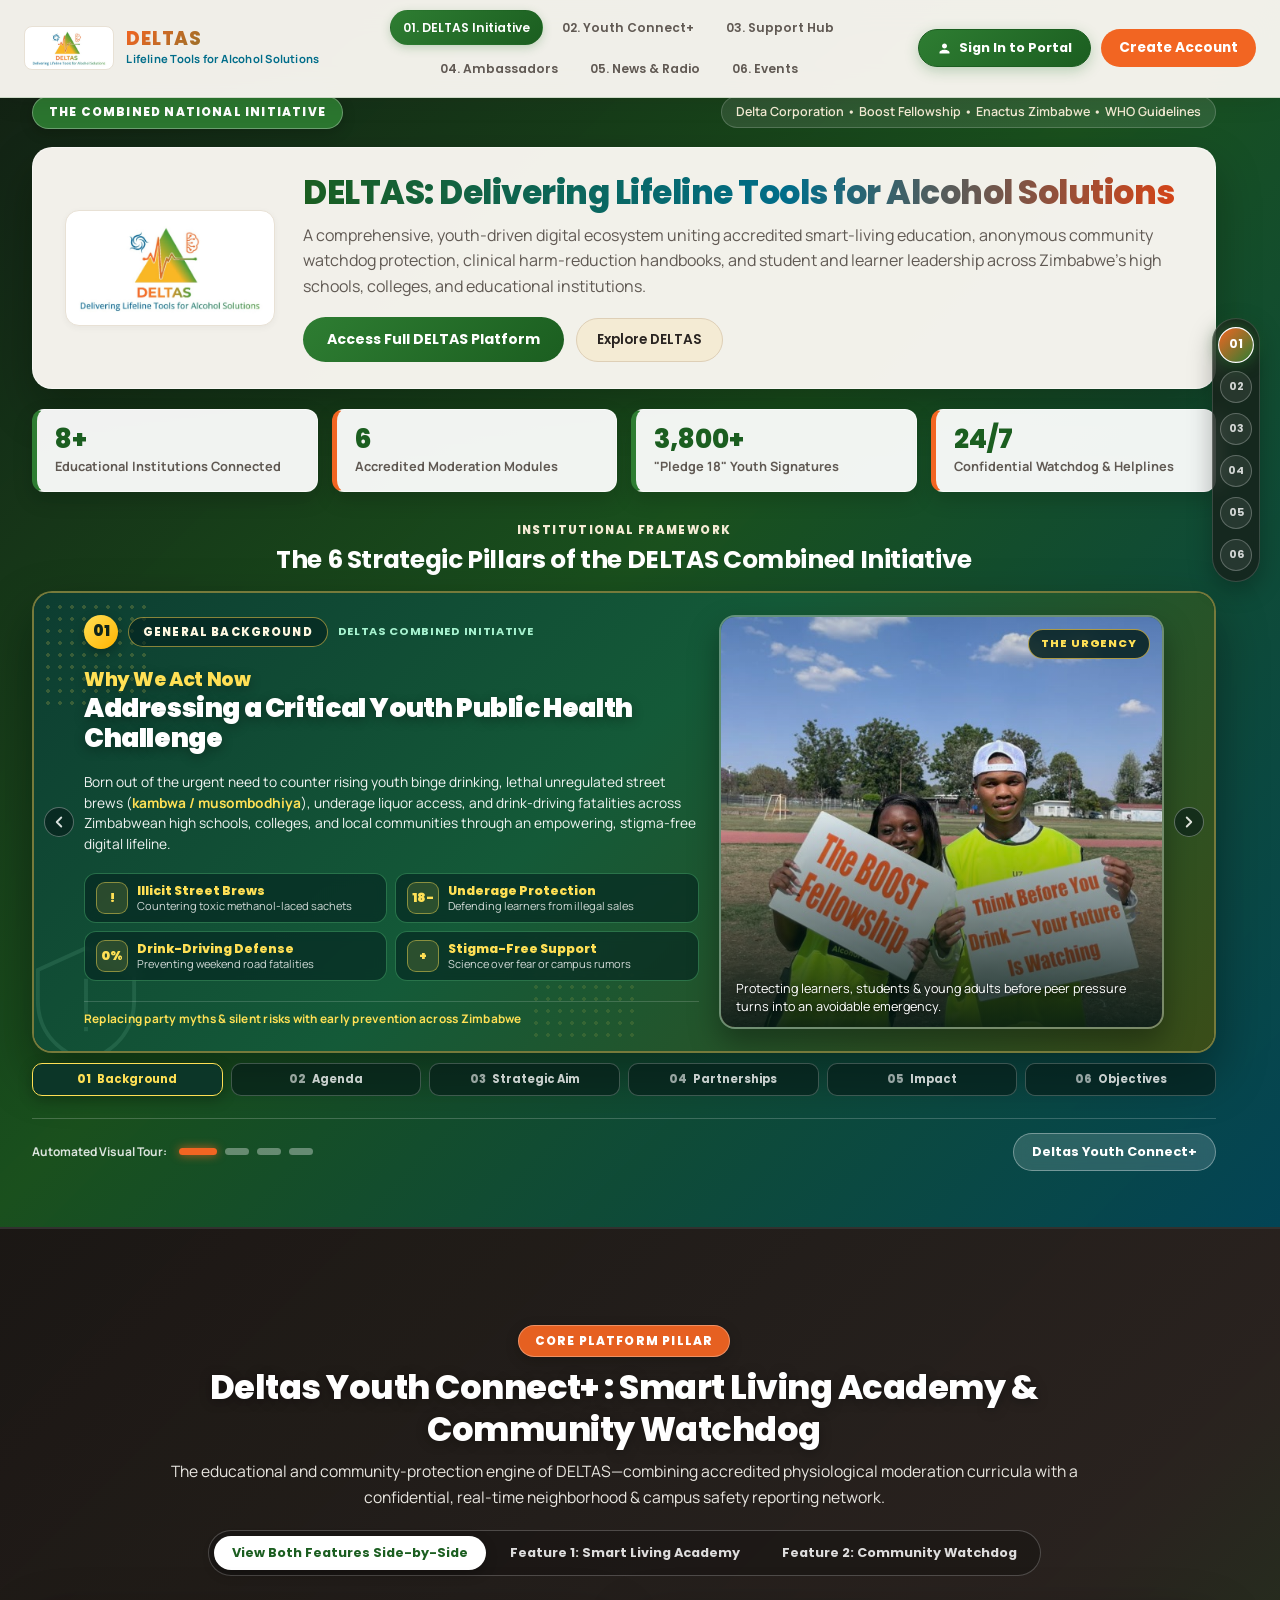
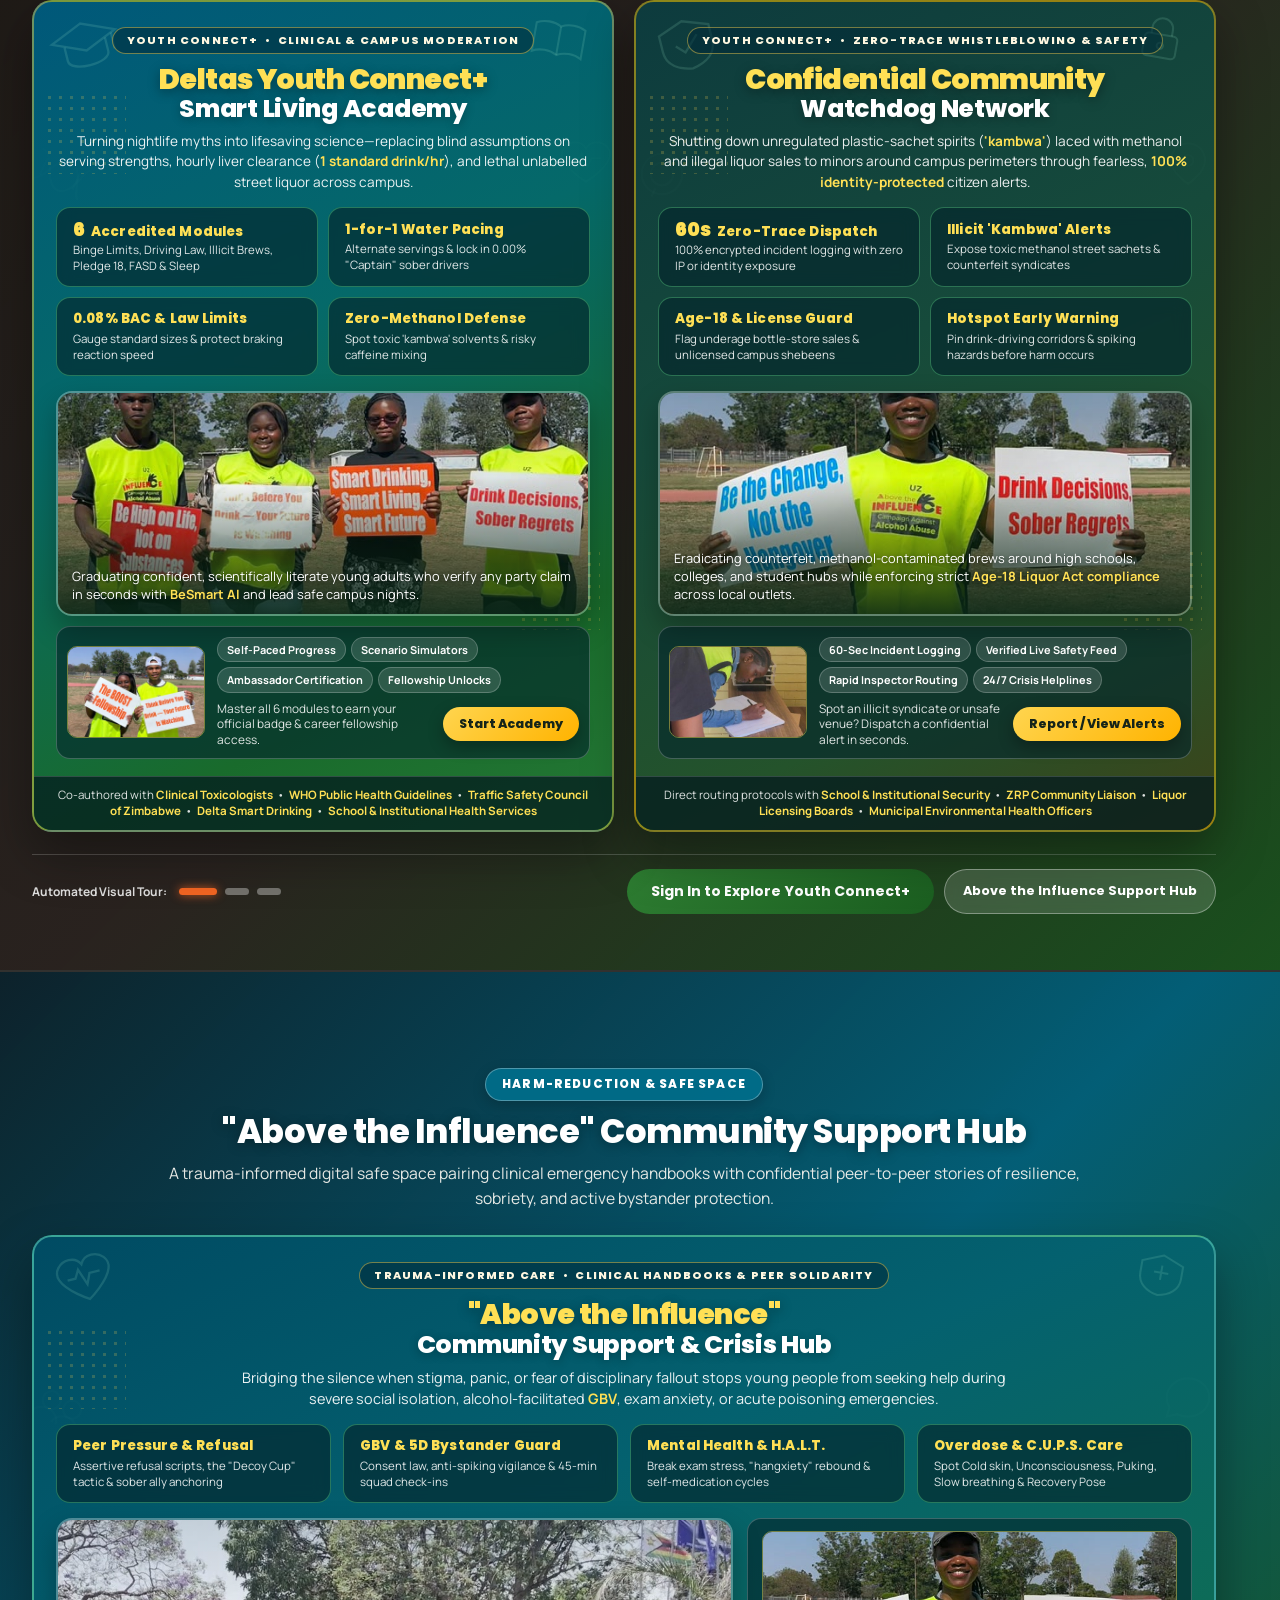
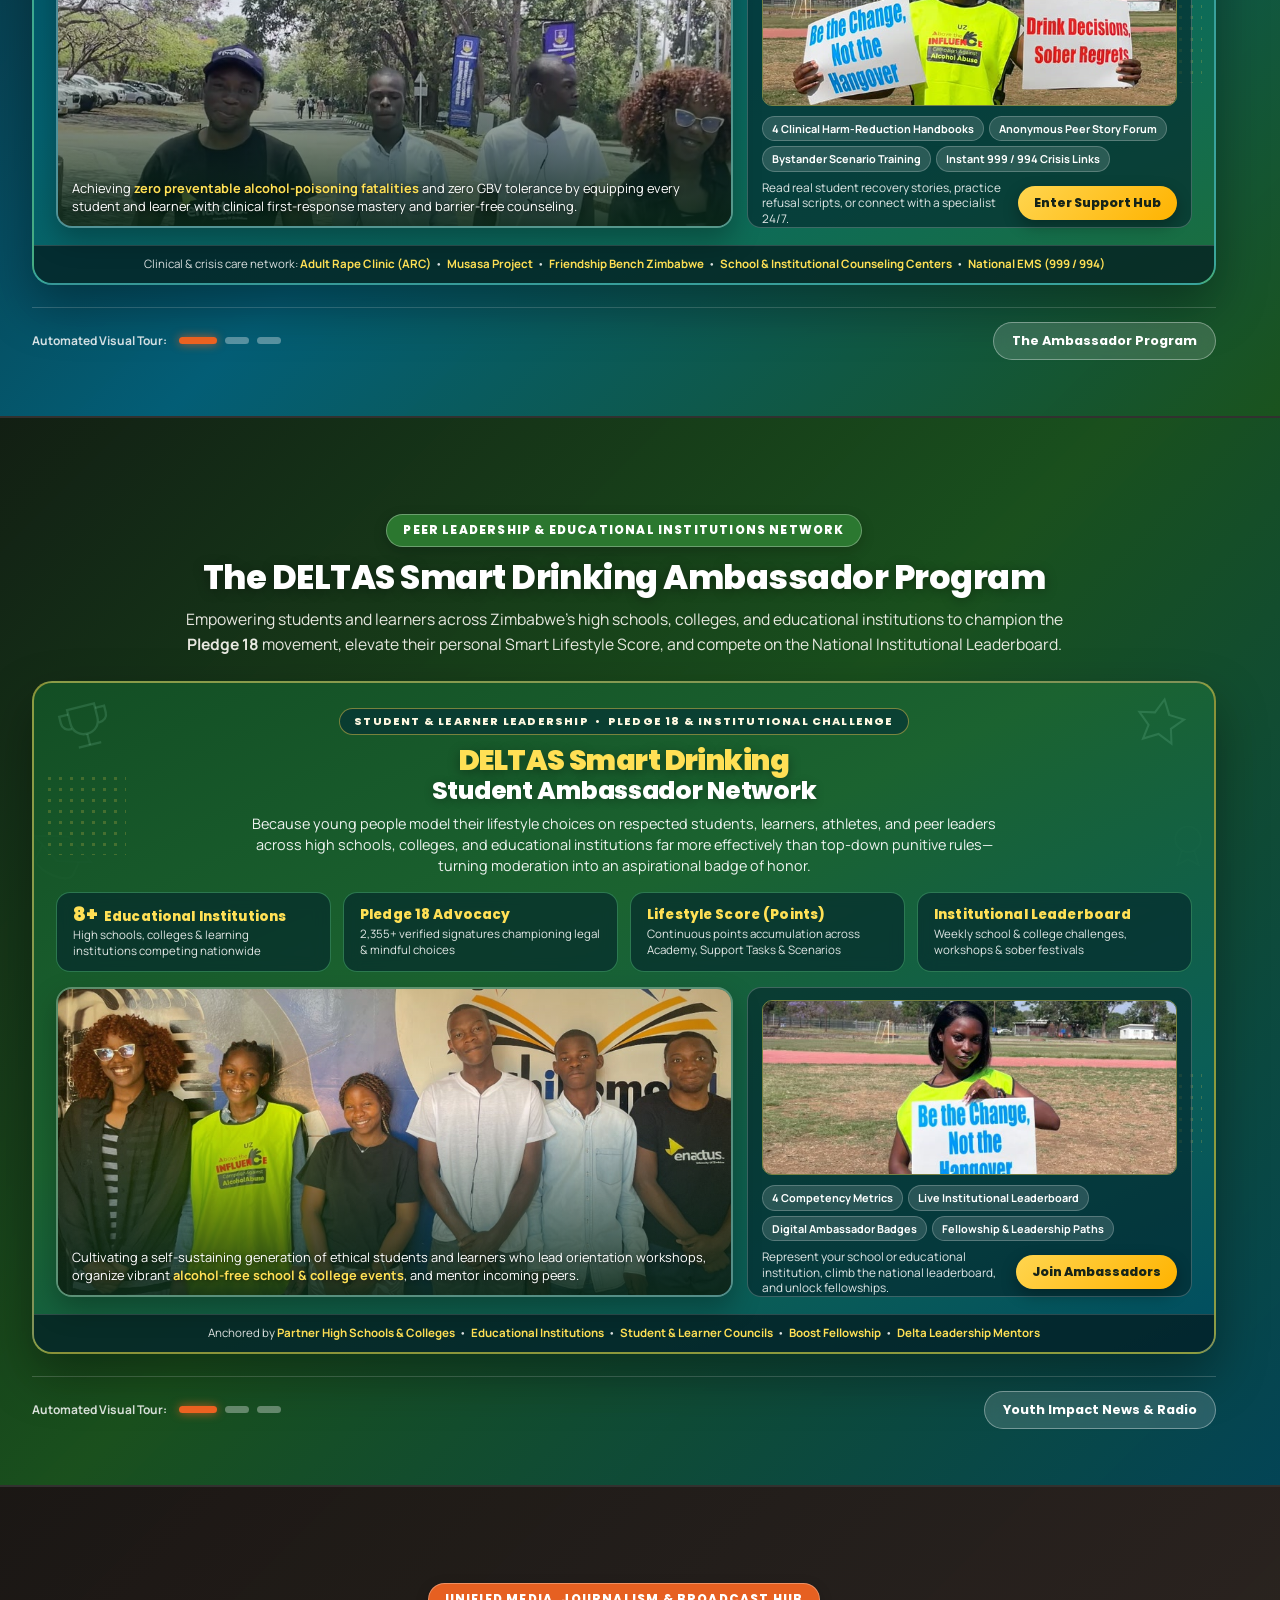
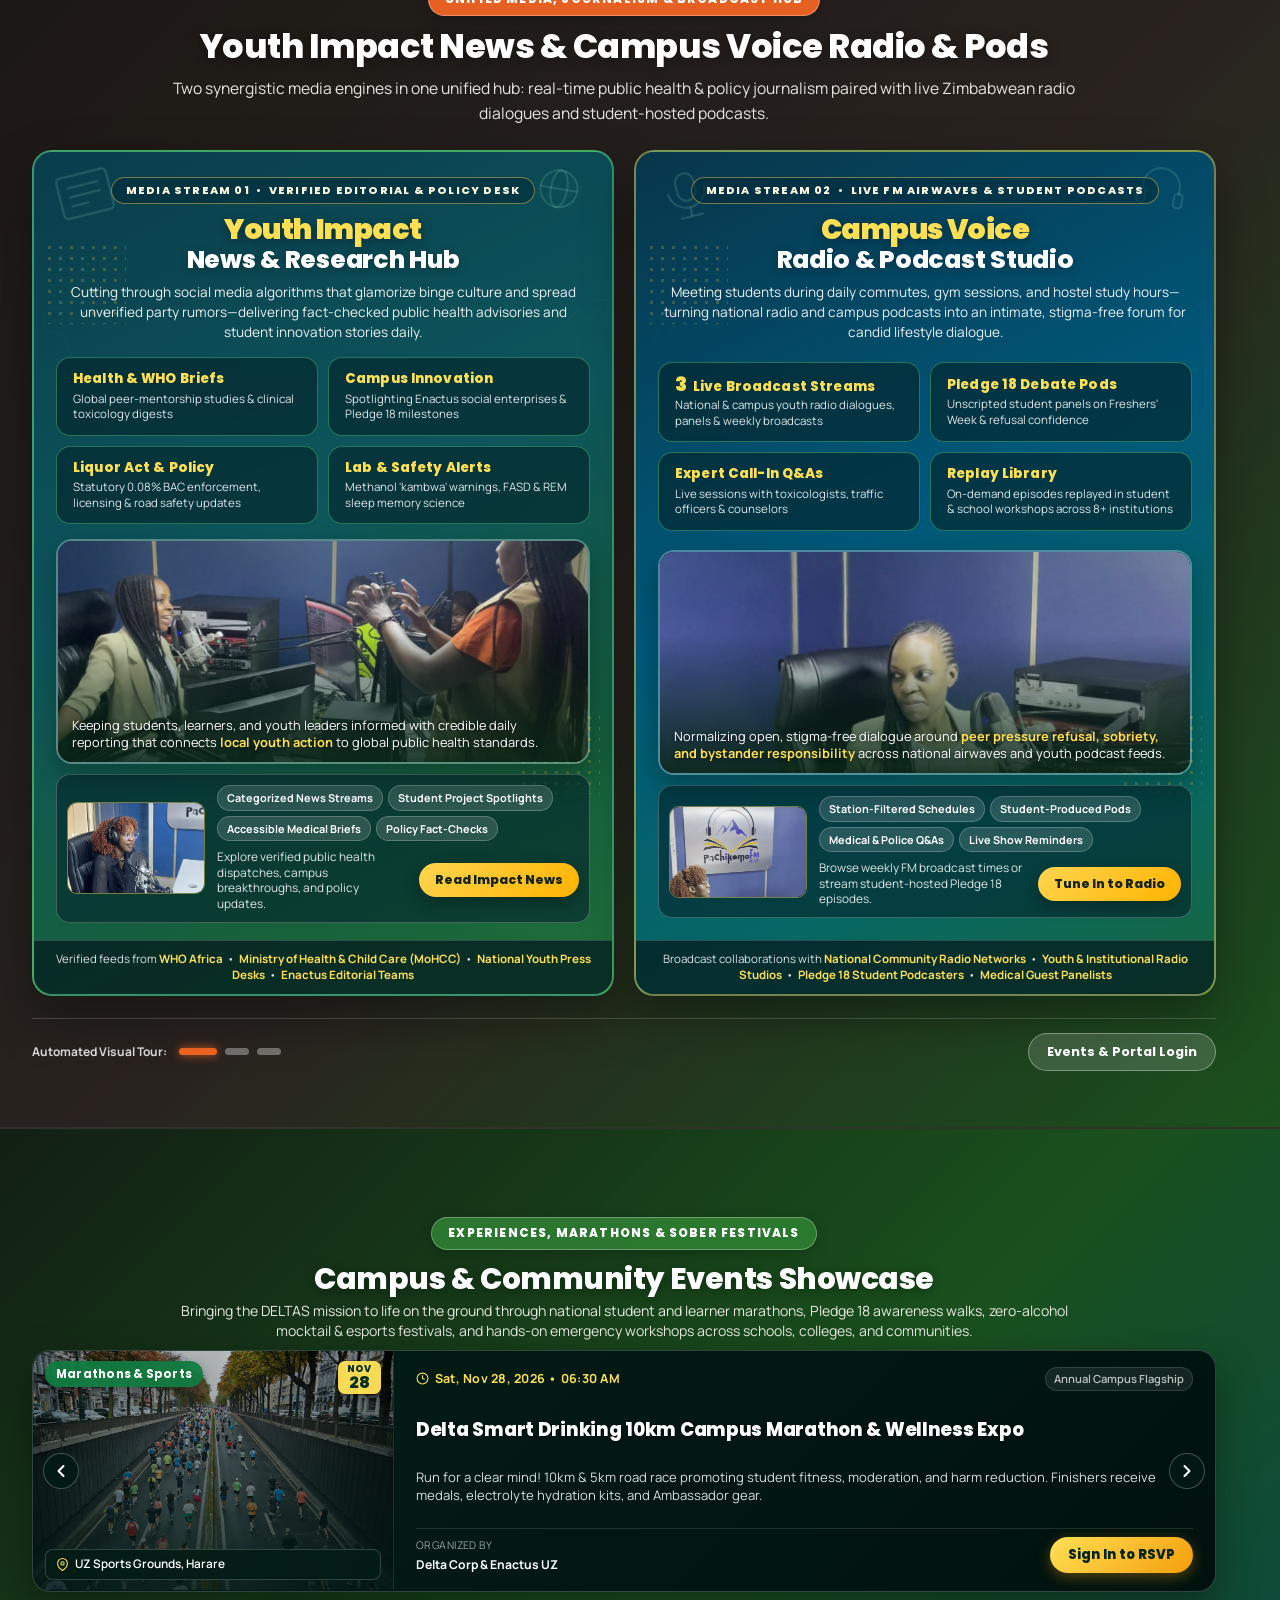
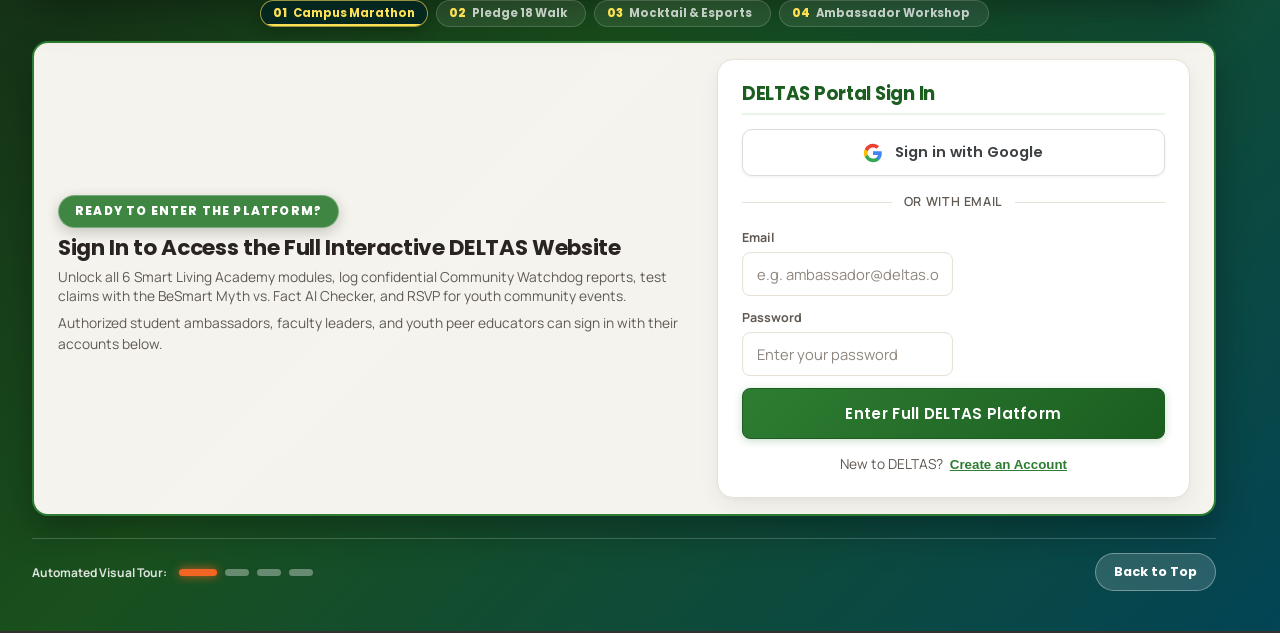
==== commit 0fea3954: "Add files via upload" ====
--- a/frontend/index.html
+++ b/frontend/index.html
@@ -4,6 +4,7 @@
     <meta charset="UTF-8">
     <meta name="viewport" content="width=device-width, initial-scale=1.0">
     <title>DELTAS: Youth Connect+ | Delivering Lifeline Tools for Alcohol Solutions</title>
+    <link rel="icon" type="image/svg+xml" href="data:image/svg+xml,%3Csvg xmlns='http://www.w3.org/2000/svg' viewBox='0 0 32 32'%3E%3Cpolygon points='16,2 30,28 2,28' fill='%23166534'/%3E%3C/svg%3E">
     <link rel="preconnect" href="https://fonts.googleapis.com">
     <link rel="preconnect" href="https://fonts.gstatic.com" crossorigin>
     <link href="https://fonts.googleapis.com/css2?family=Manrope:wght@400;500;600;700;800&family=Poppins:wght@500;600;700;800&display=swap" rel="stylesheet">
@@ -36,10 +37,13 @@
                     <a href="#frame-6" class="frame-nav-link" data-target="frame-6" onclick="scrollToLandingFrame('frame-6'); return false;">06. Events</a>
                 </nav>
 
-                <div class="landing-nav-actions">
-                    <button type="button" class="btn-portal-login" onclick="openLandingLoginModal()">
+                <div class="landing-nav-actions" style="display:flex; gap:10px; align-items:center;">
+                    <button type="button" class="btn-portal-login" onclick="openLandingLoginModal('sign_in')">
                         <svg viewBox="0 0 24 24" width="15" height="15" fill="currentColor"><path d="M12 12c2.21 0 4-1.79 4-4s-1.79-4-4-4-4 1.79-4 4 1.79 4 4 4zm0 2c-2.67 0-8 1.34-8 4v2h16v-2c0-2.66-5.33-4-8-4z"/></svg>
-                        <span>Sign In to Portal</span>
+                        <span>Sign In</span>
+                    </button>
+                    <button type="button" class="btn-portal-signup" onclick="openLandingLoginModal('create_account')">
+                        <span>Create Account</span>
                     </button>
                 </div>
             </div>
@@ -80,14 +84,14 @@
                         <div class="frame-hero-copy">
                             <h1>DELTAS: Delivering Lifeline Tools for Alcohol Solutions</h1>
                             <p class="frame-lead">
-                                A comprehensive, youth-driven digital ecosystem uniting accredited smart-living education, anonymous community watchdog protection, clinical harm-reduction playbooks, and student and learner leadership across Zimbabwe's high schools, colleges, and educational institutions.
+                                A comprehensive, youth-driven digital ecosystem uniting accredited smart-living education, anonymous community watchdog protection, clinical harm-reduction handbooks, and student and learner leadership across Zimbabwe's high schools, colleges, and educational institutions.
                             </p>
                             <div class="frame-cta-group">
                                 <button type="button" class="btn-frame-primary" onclick="openLandingLoginModal()">
-                                    <span>Access Full DELTAS Platform →</span>
+                                    <span>Access Full DELTAS Platform</span>
                                 </button>
                                 <button type="button" class="btn-frame-ghost" onclick="scrollToLandingFrame('frame-2')">
-                                    <span>Explore DELTAS ↓</span>
+                                    <span>Explore DELTAS</span>
                                 </button>
                             </div>
                         </div>
@@ -476,7 +480,7 @@
                         <button class="slide-dot" onclick="setFrameSlide('slideshow-frame-1', 3)"></button>
                     </div>
                     <button class="btn-next-frame" onclick="scrollToLandingFrame('frame-2')">
-                        <span>Deltas Youth Connect+ ↓</span>
+                        <span>Deltas Youth Connect+</span>
                     </button>
                 </div>
             </div>
@@ -611,7 +615,7 @@
                                         <div class="poster-cta-row">
                                             <span class="poster-cta-hint">Master all 6 modules to earn your official badge &amp; career fellowship access.</span>
                                             <button type="button" class="btn-poster-gold" onclick="openLandingLoginModal()">
-                                                <span>Start Academy →</span>
+                                                <span>Start Academy</span>
                                             </button>
                                         </div>
                                     </div>
@@ -719,7 +723,7 @@
                                         <div class="poster-cta-row">
                                             <span class="poster-cta-hint">Spot an illicit syndicate or unsafe venue? Dispatch a confidential alert in seconds.</span>
                                             <button type="button" class="btn-poster-gold" onclick="openLandingLoginModal()">
-                                                <span>Report / View Alerts →</span>
+                                                <span>Report / View Alerts</span>
                                             </button>
                                         </div>
                                     </div>
@@ -745,8 +749,8 @@
                         <button class="slide-dot" onclick="setFrameSlide('slideshow-frame-2', 2)"></button>
                     </div>
                     <div style="display:flex; gap:10px; flex-wrap:wrap;">
-                        <button class="btn-frame-primary" onclick="openLandingLoginModal()">Sign In to Explore Youth Connect+ →</button>
-                        <button class="btn-next-frame" onclick="scrollToLandingFrame('frame-3')">Above the Influence Support Hub ↓</button>
+                        <button class="btn-frame-primary" onclick="openLandingLoginModal()">Sign In to Explore Youth Connect+</button>
+                        <button class="btn-next-frame" onclick="scrollToLandingFrame('frame-3')">Above the Influence Support Hub</button>
                     </div>
                 </div>
             </div>
@@ -769,7 +773,7 @@
                     <span class="frame-eyebrow-pill pill-teal">HARM-REDUCTION &amp; SAFE SPACE</span>
                     <h2>"Above the Influence" Community Support Hub</h2>
                     <p class="frame-lead">
-                        A trauma-informed digital safe space pairing clinical emergency playbooks with confidential peer-to-peer stories of resilience, sobriety, and active bystander protection.
+                        A trauma-informed digital safe space pairing clinical emergency handbooks with confidential peer-to-peer stories of resilience, sobriety, and active bystander protection.
                     </p>
                 </div>
 
@@ -788,7 +792,7 @@
 
                         <!-- Poster Top Banner & Display Title -->
                         <div class="poster-header-block">
-                            <div class="poster-top-ribbon">TRAUMA-INFORMED CARE &nbsp;•&nbsp; CLINICAL PLAYBOOKS &amp; PEER SOLIDARITY</div>
+                            <div class="poster-top-ribbon">TRAUMA-INFORMED CARE &nbsp;•&nbsp; CLINICAL HANDBOOKS &amp; PEER SOLIDARITY</div>
                             <h3 class="poster-main-title">
                                 <span class="poster-title-gold">"Above the Influence"</span>
                                 <span class="poster-title-white">
@@ -801,7 +805,7 @@
                             </p>
                         </div>
 
-                        <!-- 4 Core Playbooks as Graphic Emblem Shields (Agenda & Clinical Protocols) -->
+                        <!-- 4 Core Handbooks as Graphic Emblem Shields (Agenda & Clinical Protocols) -->
                         <div class="poster-emblem-grid">
                             <!-- Emblem 1: Peer Pressure & Refusal Confidence -->
                             <div class="poster-emblem emblem-oval">
@@ -839,9 +843,8 @@
                         <!-- Realistic People Visual Stage + Impact & Aim Highlights -->
                         <div class="poster-people-showcase">
                             <div class="poster-photo-stage">
-                                <video id="supportHubHeroVideo" class="poster-hero-photo poster-video-player" autoplay muted loop playsinline preload="auto" poster="assets/videos/community_support_poster.jpg">
+                                <video id="supportHubHeroVideo" class="poster-hero-photo poster-video-player" muted loop playsinline preload="none" poster="assets/videos/community_support_poster.jpg">
                                     <source src="assets/videos/community_support_session.mp4" type="video/mp4">
-                                    <source src="assets/videos/community_support_session.mov" type="video/quicktime">
                                     Your browser does not support HTML5 video.
                                 </video>
                                 <div class="poster-photo-scrim"></div>
@@ -861,7 +864,7 @@
                                 </div>
                                 <div class="poster-pathway-copy">
                                     <div class="poster-pathway-pills">
-                                        <span>4 Clinical Harm-Reduction Playbooks</span>
+                                        <span>4 Clinical Harm-Reduction Handbooks</span>
                                         <span>Anonymous Peer Story Forum</span>
                                         <span>Bystander Scenario Training</span>
                                         <span>Instant 999 / 994 Crisis Links</span>
@@ -869,7 +872,7 @@
                                     <div class="poster-cta-row">
                                         <span class="poster-cta-hint">Read real student recovery stories, practice refusal scripts, or connect with a specialist 24/7.</span>
                                         <button type="button" class="btn-poster-gold" onclick="openLandingLoginModal()">
-                                            <span>Enter Support Hub →</span>
+                                            <span>Enter Support Hub</span>
                                         </button>
                                     </div>
                                 </div>
@@ -893,7 +896,7 @@
                         <button class="slide-dot" onclick="setFrameSlide('slideshow-frame-3', 2)"></button>
                     </div>
                     <button class="btn-next-frame" onclick="scrollToLandingFrame('frame-4')">
-                        <span>The Ambassador Program ↓</span>
+                        <span>The Ambassador Program</span>
                     </button>
                 </div>
             </div>
@@ -966,11 +969,11 @@
                                 </div>
                             </div>
 
-                            <!-- Emblem 3: Smart Lifestyle Score (/100) -->
+                            <!-- Emblem 3: Smart Lifestyle Score (Points) -->
                             <div class="poster-emblem emblem-seal">
                                 <div class="emblem-text">
-                                    <strong>Lifestyle Score (/100)</strong>
-                                    <p>Verifiable mastery across Facts, Scenarios, Safety &amp; Leadership</p>
+                                    <strong>Lifestyle Score (Points)</strong>
+                                    <p>Continuous points accumulation across Academy, Support Tasks &amp; Scenarios</p>
                                 </div>
                             </div>
 
@@ -1012,7 +1015,7 @@
                                     <div class="poster-cta-row">
                                         <span class="poster-cta-hint">Represent your school or educational institution, climb the national leaderboard, and unlock fellowships.</span>
                                         <button type="button" class="btn-poster-gold" onclick="openLandingLoginModal()">
-                                            <span>Join Ambassadors →</span>
+                                            <span>Join Ambassadors</span>
                                         </button>
                                     </div>
                                 </div>
@@ -1036,7 +1039,7 @@
                         <button class="slide-dot" onclick="setFrameSlide('slideshow-frame-4', 2)"></button>
                     </div>
                     <button class="btn-next-frame" onclick="scrollToLandingFrame('frame-5')">
-                        <span>Youth Impact News &amp; Radio ↓</span>
+                        <span>Youth Impact News &amp; Radio</span>
                     </button>
                 </div>
             </div>
@@ -1158,7 +1161,7 @@
                                         <div class="poster-cta-row">
                                             <span class="poster-cta-hint">Explore verified public health dispatches, campus breakthroughs, and policy updates.</span>
                                             <button type="button" class="btn-poster-gold" onclick="openLandingLoginModal()">
-                                                <span>Read Impact News →</span>
+                                                <span>Read Impact News</span>
                                             </button>
                                         </div>
                                     </div>
@@ -1207,8 +1210,8 @@
                                 <!-- Emblem 1: National FM Broadcast Desk -->
                                 <div class="poster-emblem emblem-oval">
                                     <div class="emblem-text">
-                                        <div class="emblem-stat-line"><span class="emblem-big">3</span><strong>National FM Desks</strong></div>
-                                        <p>StarFM, ZiFM Stereo &amp; Capitalk 100.4FM weekly youth broadcasts</p>
+                                        <div class="emblem-stat-line"><span class="emblem-big">3</span><strong>Live Broadcast Streams</strong></div>
+                                        <p>National &amp; campus youth radio dialogues, panels &amp; weekly broadcasts</p>
                                     </div>
                                 </div>
 
@@ -1240,9 +1243,8 @@
                             <!-- Real Student Radio & Podcast Session Video Stage + Impact & Aim Highlights -->
                             <div class="poster-people-showcase">
                                 <div class="poster-photo-stage">
-                                    <video id="radioStudioHeroVideo" class="poster-hero-photo poster-video-player" autoplay muted loop playsinline preload="auto" poster="assets/videos/campus_voice_radio_poster.jpg">
+                                    <video id="radioStudioHeroVideo" class="poster-hero-photo poster-video-player" muted loop playsinline preload="none" poster="assets/videos/campus_voice_radio_poster.jpg">
                                         <source src="assets/videos/campus_voice_radio_session.mp4" type="video/mp4">
-                                        <source src="assets/videos/campus_voice_radio_session.mov" type="video/quicktime">
                                         Your browser does not support HTML5 video.
                                     </video>
                                     <div class="poster-photo-scrim"></div>
@@ -1258,9 +1260,8 @@
                                 <!-- Secondary Real Student Podcast Studio Card + Action Pathways -->
                                 <div class="poster-study-strip">
                                     <div class="poster-inset-photo-wrap">
-                                        <video class="poster-inset-photo poster-video-player" autoplay muted loop playsinline preload="auto" poster="assets/videos/campus_voice_radio_inset_poster.jpg">
+                                        <video class="poster-inset-photo poster-video-player" muted loop playsinline preload="none" poster="assets/videos/campus_voice_radio_inset_poster.jpg">
                                             <source src="assets/videos/campus_voice_radio_inset.mp4" type="video/mp4">
-                                            <source src="assets/videos/campus_voice_radio_session.mov" type="video/quicktime">
                                             Your browser does not support HTML5 video.
                                         </video>
                                     </div>
@@ -1274,7 +1275,7 @@
                                         <div class="poster-cta-row">
                                             <span class="poster-cta-hint">Browse weekly FM broadcast times or stream student-hosted Pledge 18 episodes.</span>
                                             <button type="button" class="btn-poster-gold" onclick="openLandingLoginModal()">
-                                                <span>Tune In to Radio →</span>
+                                                <span>Tune In to Radio</span>
                                             </button>
                                         </div>
                                     </div>
@@ -1284,7 +1285,7 @@
                             <!-- Poster Co-Sponsor & Partnership Attribution Footer -->
                             <div class="poster-partner-footer">
                                 <span class="ppf-line">
-                                    Broadcast collaborations with <strong>StarFM</strong> &nbsp;•&nbsp; <strong>ZiFM Stereo</strong> &nbsp;•&nbsp; <strong>Capitalk 100.4FM</strong> &nbsp;•&nbsp; <strong>Youth &amp; Institutional Radio Studios</strong> &nbsp;•&nbsp; <strong>Medical Guest Panelists</strong>
+                                    Broadcast collaborations with <strong>National Community Radio Networks</strong> &nbsp;•&nbsp; <strong>Youth &amp; Institutional Radio Studios</strong> &nbsp;•&nbsp; <strong>Pledge 18 Student Podcasters</strong> &nbsp;•&nbsp; <strong>Medical Guest Panelists</strong>
                                 </span>
                             </div>
                         </div>
@@ -1300,7 +1301,7 @@
                         <button class="slide-dot" onclick="setFrameSlide('slideshow-frame-5', 2)"></button>
                     </div>
                     <button class="btn-next-frame" onclick="scrollToLandingFrame('frame-6')">
-                        <span>Events &amp; Portal Login ↓</span>
+                        <span>Events &amp; Portal Login</span>
                     </button>
                 </div>
             </div>
@@ -1380,7 +1381,6 @@
                                             </div>
                                             <button type="button" class="btn-event-rsvp" onclick="openLandingLoginModal()">
                                                 <span>Sign In to RSVP</span>
-                                                <svg viewBox="0 0 24 24" width="15" height="15" fill="none" stroke="currentColor" stroke-width="2.5"><line x1="5" y1="12" x2="19" y2="12"/><polyline points="12 5 19 12 12 19"/></svg>
                                             </button>
                                         </div>
                                     </div>
@@ -1428,7 +1428,6 @@
                                             </div>
                                             <button type="button" class="btn-event-rsvp" onclick="openLandingLoginModal()">
                                                 <span>Sign In to RSVP</span>
-                                                <svg viewBox="0 0 24 24" width="15" height="15" fill="none" stroke="currentColor" stroke-width="2.5"><line x1="5" y1="12" x2="19" y2="12"/><polyline points="12 5 19 12 12 19"/></svg>
                                             </button>
                                         </div>
                                     </div>
@@ -1476,7 +1475,6 @@
                                             </div>
                                             <button type="button" class="btn-event-rsvp" onclick="openLandingLoginModal()">
                                                 <span>Sign In to RSVP</span>
-                                                <svg viewBox="0 0 24 24" width="15" height="15" fill="none" stroke="currentColor" stroke-width="2.5"><line x1="5" y1="12" x2="19" y2="12"/><polyline points="12 5 19 12 12 19"/></svg>
                                             </button>
                                         </div>
                                     </div>
@@ -1524,7 +1522,6 @@
                                             </div>
                                             <button type="button" class="btn-event-rsvp" onclick="openLandingLoginModal()">
                                                 <span>Sign In to RSVP</span>
-                                                <svg viewBox="0 0 24 24" width="15" height="15" fill="none" stroke="currentColor" stroke-width="2.5"><line x1="5" y1="12" x2="19" y2="12"/><polyline points="12 5 19 12 12 19"/></svg>
                                             </button>
                                         </div>
                                     </div>
@@ -1572,7 +1569,6 @@
                                             </div>
                                             <button type="button" class="btn-event-rsvp" onclick="openLandingLoginModal()" tabindex="-1">
                                                 <span>Sign In to RSVP</span>
-                                                <svg viewBox="0 0 24 24" width="15" height="15" fill="none" stroke="currentColor" stroke-width="2.5"><line x1="5" y1="12" x2="19" y2="12"/><polyline points="12 5 19 12 12 19"/></svg>
                                             </button>
                                         </div>
                                     </div>
@@ -1617,18 +1613,34 @@
 
                     <div class="gate-right-form">
                         <h4>DELTAS Portal Sign In</h4>
+                        <button type="button" class="btn-google-auth" onclick="startGoogleSignInFlow('signin')" style="margin-bottom:10px;">
+                            <svg viewBox="0 0 24 24" width="20" height="20">
+                                <path fill="#4285F4" d="M22.56 12.25c0-.78-.07-1.53-.2-2.25H12v4.26h5.92c-.26 1.37-1.04 2.53-2.21 3.31v2.77h3.57c2.08-1.92 3.28-4.74 3.28-8.09z"/>
+                                <path fill="#34A853" d="M12 23c2.97 0 5.46-.98 7.28-2.66l-3.57-2.77c-.98.66-2.23 1.06-3.71 1.06-2.86 0-5.29-1.93-6.16-4.53H2.18v2.84C3.99 20.53 7.7 23 12 23z"/>
+                                <path fill="#FBBC05" d="M5.84 14.09c-.22-.66-.35-1.36-.35-2.09s.13-1.43.35-2.09V7.06H2.18C1.43 8.55 1 10.22 1 12s.43 3.45 1.18 4.94l2.85-2.22.81-.63z"/>
+                                <path fill="#EA4335" d="M12 5.38c1.62 0 3.06.56 4.21 1.64l3.15-3.15C17.45 2.09 14.97 1 12 1 7.7 1 3.99 3.47 2.18 7.06l3.66 2.84c.87-2.6 3.3-4.52 6.16-4.52z"/>
+                            </svg>
+                            <span>Sign in with Google</span>
+                        </button>
+                        <div class="auth-divider"><span>or with email</span></div>
                         <div class="gate-form-group">
                             <label for="inline-login-email">Email</label>
-                            <input type="email" id="inline-login-email" placeholder="e.g. ambassador@deltas.org.zw">
+                            <input type="email" id="inline-login-email" placeholder="e.g. ambassador@deltas.org.zw" onkeydown="if(event.key==='Enter') submitPortalGateLogin('inline')">
                         </div>
                         <div class="gate-form-group">
                             <label for="inline-login-password">Password</label>
-                            <input type="password" id="inline-login-password" placeholder="Enter your password">
+                            <input type="password" id="inline-login-password" placeholder="Enter your password" onkeydown="if(event.key==='Enter') submitPortalGateLogin('inline')">
                         </div>
                         <button type="button" class="btn-primary" style="width:100%; padding:13px; font-size:0.95rem;" onclick="submitPortalGateLogin('inline')">
-                            Enter Full DELTAS Platform →
+                            Enter Full DELTAS Platform
                         </button>
                         <p id="inline-login-feedback" class="gate-feedback"></p>
+                        <div style="text-align:center; margin-top:14px; font-size:0.86rem; color:var(--text-muted);">
+                            New to DELTAS?
+                            <button type="button" onclick="openLandingLoginModal('create_account')" style="background:none; border:none; color:var(--primary); font-weight:800; cursor:pointer; text-decoration:underline; margin-left:4px;">
+                                Create an Account
+                            </button>
+                        </div>
                     </div>
                 </div>
 
@@ -1641,7 +1653,7 @@
                         <button class="slide-dot" onclick="setFrameSlide('slideshow-frame-6', 3)"></button>
                     </div>
                     <button class="btn-next-frame" onclick="scrollToLandingFrame('frame-1')">
-                        <span>↑ Back to Top</span>
+                        <span>Back to Top</span>
                     </button>
                 </div>
             </div>
@@ -1650,38 +1662,271 @@
     </div>
 
     <!-- =========================================================================
-         LANDING PAGE LOGIN MODAL (ACCESSIBLE FROM ANY FRAME)
+         LANDING PAGE AUTH MODAL (SIGN IN & CREATE ACCOUNT)
          ========================================================================= -->
     <div id="landing-login-modal" class="landing-modal-overlay" style="display:none;" onclick="if(event.target === this) closeLandingLoginModal()">
-        <div class="landing-modal-card" role="dialog" aria-labelledby="modal-login-title">
-            <button type="button" class="modal-close-btn" onclick="closeLandingLoginModal()" aria-label="Close Login Modal">&times;</button>
+        <div class="landing-modal-card" id="auth-modal-card" role="dialog" aria-labelledby="modal-auth-title" style="max-width:540px; max-height:92vh; overflow-y:auto; transition:max-width 0.22s ease;">
+            <button type="button" class="modal-close-btn" onclick="closeLandingLoginModal()" aria-label="Close Modal">&times;</button>
             
             <div class="modal-brand-header">
                 <img src="deltas_logo.jpg" alt="DELTAS Logo" class="modal-logo">
                 <div>
                     <span class="modal-kicker">AUTHENTICATED PORTAL ACCESS</span>
-                    <h3 id="modal-login-title">Sign In to DELTAS Youth Connect+</h3>
-                </div>
-            </div>
-
-            <p class="modal-subtext">
-                Sign in with your email and password to unlock the full interactive platform.
+                    <h3 id="modal-auth-title">DELTAS Youth Connect+</h3>
+                </div>
+            </div>
+
+            <!-- Tab Switcher Bar: Sign In | Create Account -->
+            <div class="auth-switcher-bar">
+                <button type="button" id="tab-auth-signin" class="auth-switcher-btn active" onclick="showAuthView('sign_in')">
+                    Sign In
+                </button>
+                <button type="button" id="tab-auth-create" class="auth-switcher-btn" onclick="showAuthView('create_account')">
+                    Create Account
+                </button>
+            </div>
+
+            <!-- ================= VIEW 1: SIGN IN ================= -->
+            <div id="auth-view-signin">
+                <p class="modal-subtext" style="margin-bottom:14px;">
+                    Sign in with your email and password to unlock the full interactive platform.
+                </p>
+
+                <!-- Google Sign In Button -->
+                <button type="button" class="btn-google-auth" onclick="startGoogleSignInFlow('signin')">
+                    <svg viewBox="0 0 24 24" width="20" height="20">
+                        <path fill="#4285F4" d="M22.56 12.25c0-.78-.07-1.53-.2-2.25H12v4.26h5.92c-.26 1.37-1.04 2.53-2.21 3.31v2.77h3.57c2.08-1.92 3.28-4.74 3.28-8.09z"/>
+                        <path fill="#34A853" d="M12 23c2.97 0 5.46-.98 7.28-2.66l-3.57-2.77c-.98.66-2.23 1.06-3.71 1.06-2.86 0-5.29-1.93-6.16-4.53H2.18v2.84C3.99 20.53 7.7 23 12 23z"/>
+                        <path fill="#FBBC05" d="M5.84 14.09c-.22-.66-.35-1.36-.35-2.09s.13-1.43.35-2.09V7.06H2.18C1.43 8.55 1 10.22 1 12s.43 3.45 1.18 4.94l2.85-2.22.81-.63z"/>
+                        <path fill="#EA4335" d="M12 5.38c1.62 0 3.06.56 4.21 1.64l3.15-3.15C17.45 2.09 14.97 1 12 1 7.7 1 3.99 3.47 2.18 7.06l3.66 2.84c.87-2.6 3.3-4.52 6.16-4.52z"/>
+                    </svg>
+                    <span>Sign in with Google</span>
+                </button>
+
+                <div class="auth-divider">
+                    <span>or continue with email</span>
+                </div>
+
+                <div class="modal-form-body">
+                    <div class="gate-form-group">
+                        <label for="modal-login-email">Email</label>
+                        <input type="email" id="modal-login-email" placeholder="e.g. ambassador@deltas.org.zw" onkeydown="if(event.key==='Enter') submitPortalGateLogin('modal')" />
+                    </div>
+                    <div class="gate-form-group">
+                        <label for="modal-login-password">Password</label>
+                        <input type="password" id="modal-login-password" placeholder="Enter your password" onkeydown="if(event.key==='Enter') submitPortalGateLogin('modal')" />
+                    </div>
+
+                    <button type="button" id="btn-modal-login-submit" class="btn-primary" style="width:100%; padding:13px; font-size:0.96rem; margin-top:6px;" onclick="submitPortalGateLogin('modal')">
+                        Sign In &amp; Launch Full Website
+                    </button>
+                    <p id="modal-login-feedback" class="gate-feedback"></p>
+
+                    <div style="text-align:center; margin-top:16px; padding-top:14px; border-top:1px solid var(--border-color); font-size:0.86rem; color:var(--text-muted);">
+                        New to DELTAS Youth Connect+?
+                        <button type="button" onclick="showAuthView('create_account')" style="background:none; border:none; color:var(--primary); font-weight:800; cursor:pointer; text-decoration:underline; margin-left:4px;">
+                            Create an Account
+                        </button>
+                    </div>
+                </div>
+            </div>
+
+            <!-- ================= VIEW 2: CREATE ACCOUNT ================= -->
+            <div id="auth-view-create" style="display:none;">
+                <p class="modal-subtext" style="margin-bottom:12px;">
+                    Enter your details to create your DELTAS account and access the full interactive platform.
+                </p>
+
+                <!-- Sign up with Google button -->
+                <button type="button" class="btn-google-auth" onclick="startGoogleSignInFlow('signup')" style="margin-bottom:12px;">
+                    <svg viewBox="0 0 24 24" width="20" height="20">
+                        <path fill="#4285F4" d="M22.56 12.25c0-.78-.07-1.53-.2-2.25H12v4.26h5.92c-.26 1.37-1.04 2.53-2.21 3.31v2.77h3.57c2.08-1.92 3.28-4.74 3.28-8.09z"/>
+                        <path fill="#34A853" d="M12 23c2.97 0 5.46-.98 7.28-2.66l-3.57-2.77c-.98.66-2.23 1.06-3.71 1.06-2.86 0-5.29-1.93-6.16-4.53H2.18v2.84C3.99 20.53 7.7 23 12 23z"/>
+                        <path fill="#FBBC05" d="M5.84 14.09c-.22-.66-.35-1.36-.35-2.09s.13-1.43.35-2.09V7.06H2.18C1.43 8.55 1 10.22 1 12s.43 3.45 1.18 4.94l2.85-2.22.81-.63z"/>
+                        <path fill="#EA4335" d="M12 5.38c1.62 0 3.06.56 4.21 1.64l3.15-3.15C17.45 2.09 14.97 1 12 1 7.7 1 3.99 3.47 2.18 7.06l3.66 2.84c.87-2.6 3.3-4.52 6.16-4.52z"/>
+                    </svg>
+                    <span>Sign up with Google (Link Account)</span>
+                </button>
+                <div id="reg-google-linked-badge" style="display:none; background:#F0FDF4; border:1px solid #BBF7D0; color:#166534; padding:8px 12px; border-radius:8px; font-size:0.8rem; font-weight:700; margin-bottom:12px; align-items:center; gap:8px;">
+                    Google Account Linked: <span id="reg-google-email-label"></span>
+                </div>
+
+                <div class="auth-divider">
+                    <span>or enter registration details</span>
+                </div>
+
+                <div style="display:flex; flex-direction:column; gap:12px;">
+                    <!-- Full Name -->
+                    <div class="gate-form-group">
+                        <label for="reg-fullname">Full Name <span style="color:red;">*</span></label>
+                        <input type="text" id="reg-fullname" placeholder="e.g. Tariro Moyo" required />
+                    </div>
+
+                    <!-- Email Address -->
+                    <div class="gate-form-group">
+                        <label for="reg-email">Email Address <span style="color:red;">*</span></label>
+                        <input type="email" id="reg-email" placeholder="e.g. tariro.moyo@gmail.com" required />
+                    </div>
+
+                    <!-- Phone Number (+263...) -->
+                    <div class="gate-form-group">
+                        <label for="reg-phone">Phone Number (Zimbabwe +263) <span style="color:red;">*</span></label>
+                        <div style="display:flex; align-items:center; border:1.5px solid var(--border-color); border-radius:8px; overflow:hidden; background:#FFFFFF;">
+                            <span style="background:var(--cream-soft); padding:10px 12px; font-weight:700; color:var(--primary); border-right:1px solid var(--border-color); font-size:0.88rem;">+263</span>
+                            <input type="tel" id="reg-phone" placeholder="77 123 4567" style="border:none; outline:none; flex:1; padding:10px 12px; font-size:0.9rem;" required />
+                        </div>
+                    </div>
+
+                    <!-- Date of Birth & Gender Grid -->
+                    <div class="auth-two-col" style="display:grid; grid-template-columns:1fr 1fr; gap:12px;">
+                        <div class="gate-form-group">
+                            <label for="reg-dob">Date of Birth <span style="color:red;">*</span></label>
+                            <input type="date" id="reg-dob" required style="width:100%; padding:9px 10px; border-radius:8px; border:1.5px solid var(--border-color); box-sizing:border-box;" />
+                        </div>
+                        <div class="gate-form-group">
+                            <label for="reg-gender">Gender <span style="color:red;">*</span></label>
+                            <select id="reg-gender" style="width:100%; padding:9px 10px; border-radius:8px; border:1.5px solid var(--border-color); box-sizing:border-box; background:#FFFFFF;">
+                                <option value="">Select Gender...</option>
+                                <option value="Female">Female</option>
+                                <option value="Male">Male</option>
+                                <option value="Prefer not to say">Prefer not to say</option>
+                                <option value="Other">Other</option>
+                            </select>
+                        </div>
+                    </div>
+
+                    <!-- Educational Institution -->
+                    <div class="gate-form-group">
+                        <label for="reg-institution">Educational Institution <span style="font-weight:400; color:var(--text-muted);">(N/A for non-students)</span> <span style="color:red;">*</span></label>
+                        <select id="reg-institution" style="width:100%; padding:9px 10px; border-radius:8px; border:1.5px solid var(--border-color); box-sizing:border-box; background:#FFFFFF;">
+                            <option value="University of Zimbabwe (UZ)">University of Zimbabwe (UZ)</option>
+                            <option value="National University of Science & Technology (NUST)">National University of Science &amp; Technology (NUST)</option>
+                            <option value="Midlands State University (MSU)">Midlands State University (MSU)</option>
+                            <option value="Chinhoyi University of Technology (CUT)">Chinhoyi University of Technology (CUT)</option>
+                            <option value="Great Zimbabwe University (GZU)">Great Zimbabwe University (GZU)</option>
+                            <option value="Harare Institute of Technology (HIT)">Harare Institute of Technology (HIT)</option>
+                            <option value="Africa University (AU)">Africa University (AU)</option>
+                            <option value="Bindura University of Science Education (BUSE)">Bindura University of Science Education (BUSE)</option>
+                            <option value="Lupane State University (LSU)">Lupane State University (LSU)</option>
+                            <option value="Catholic University of Zimbabwe (CUZ)">Catholic University of Zimbabwe (CUZ)</option>
+                            <option value="Other Tertiary / Polytechnic / College">Other Tertiary / Polytechnic / College</option>
+                            <option value="N/A (Non-Student / Community Member / Professional)">N/A (Non-Student / Community Member / Professional)</option>
+                        </select>
+                    </div>
+
+                    <!-- Motivation & Interest in DELTAS Platform -->
+                    <div class="gate-form-group">
+                        <label style="display:block; margin-bottom:4px;">
+                            Motivation &amp; Platform Interest <span style="color:red;">*</span>
+                            <span style="display:block; font-size:0.76rem; font-weight:400; color:var(--text-muted);">Choose the focus areas aligned with your goals on DELTAS Youth Connect+:</span>
+                        </label>
+                        <div class="motivation-choice-grid">
+                            <label class="motivation-choice-item">
+                                <input type="checkbox" name="reg-interest" value="Smart Drinking &amp; Campus Moderation Advocacy" checked />
+                                <span><strong>Smart Drinking &amp; Moderation</strong><br><span style="font-size:0.75rem; color:var(--text-muted);">Promoting pacing, caps, and safe habits</span></span>
+                            </label>
+                            <label class="motivation-choice-item">
+                                <input type="checkbox" name="reg-interest" value="Peer Sobriety &amp; Refusal Habit Coaching" checked />
+                                <span><strong>Peer Sobriety Coaching</strong><br><span style="font-size:0.75rem; color:var(--text-muted);">Urge surfing, decoy cups, refusal drills</span></span>
+                            </label>
+                            <label class="motivation-choice-item">
+                                <input type="checkbox" name="reg-interest" value="Drink Driving &amp; BAC Legal Awareness" />
+                                <span><strong>Drink Driving Prevention</strong><br><span style="font-size:0.75rem; color:var(--text-muted);">Zero-tolerance road safety &amp; transit plans</span></span>
+                            </label>
+                            <label class="motivation-choice-item">
+                                <input type="checkbox" name="reg-interest" value="Illicit Brews &amp; Substance Watchdog" />
+                                <span><strong>Illicit Brew Watchdog</strong><br><span style="font-size:0.75rem; color:var(--text-muted);">Reporting kambwa &amp; counterfeit alcohol</span></span>
+                            </label>
+                            <label class="motivation-choice-item">
+                                <input type="checkbox" name="reg-interest" value="Campus Events &amp; Sober Socializing" />
+                                <span><strong>Sober Events &amp; Socializing</strong><br><span style="font-size:0.75rem; color:var(--text-muted);">Sports, cultural events, &amp; hackathons</span></span>
+                            </label>
+                            <label class="motivation-choice-item">
+                                <input type="checkbox" name="reg-interest" value="Mental Wellness &amp; H.A.L.T. Stress Management" />
+                                <span><strong>Mental Wellness &amp; H.A.L.T.</strong><br><span style="font-size:0.75rem; color:var(--text-muted);">Exam stress, anxiety, &amp; resilience</span></span>
+                            </label>
+                            <label class="motivation-choice-item">
+                                <input type="checkbox" name="reg-interest" value="FASD Prevention &amp; Maternal Health Advocacy" />
+                                <span><strong>Maternal Health &amp; FASD</strong><br><span style="font-size:0.75rem; color:var(--text-muted);">Fetal alcohol spectrum disorder education</span></span>
+                            </label>
+                            <label class="motivation-choice-item">
+                                <input type="checkbox" name="reg-interest" value="Enactus &amp; Youth Leadership Innovation" />
+                                <span><strong>Youth Leadership &amp; Enactus</strong><br><span style="font-size:0.75rem; color:var(--text-muted);">Campus leadership &amp; social impact</span></span>
+                            </label>
+                        </div>
+                    </div>
+
+                    <!-- Ambassador Referral Code (Optional) -->
+                    <div class="gate-form-group">
+                        <label for="reg-referral-code">
+                            Ambassador Referral Code <span style="font-weight:400; color:var(--text-muted);">(Optional)</span>
+                        </label>
+                        <input type="text" id="reg-referral-code" placeholder="e.g. DELTAS-UZ-AMBASS-2026-C5PJ" style="width:100%; padding:10px 12px; border-radius:8px; border:1.5px solid var(--border-color); box-sizing:border-box; text-transform:uppercase; font-weight:600; letter-spacing:0.5px; background:#FFFFFF;" />
+                        <p style="font-size:0.75rem; color:var(--text-muted); margin:4px 0 0 0; line-height:1.4;">
+                            If you were referred by a DELTAS Smart Drinking Ambassador, enter their code here to sync your Smart Living Academy module completion with their leadership dashboard.
+                        </p>
+                    </div>
+
+                    <!-- Password & Password Confirmation Grid -->
+                    <div class="auth-two-col" style="display:grid; grid-template-columns:1fr 1fr; gap:12px;">
+                        <div class="gate-form-group">
+                            <label for="reg-password">Password <span style="color:red;">*</span></label>
+                            <input type="password" id="reg-password" placeholder="Min 6 characters" required style="width:100%; padding:9px 10px; border-radius:8px; border:1.5px solid var(--border-color); box-sizing:border-box;" />
+                        </div>
+                        <div class="gate-form-group">
+                            <label for="reg-password-confirm">Confirm Password <span style="color:red;">*</span></label>
+                            <input type="password" id="reg-password-confirm" placeholder="Re-enter password" required style="width:100%; padding:9px 10px; border-radius:8px; border:1.5px solid var(--border-color); box-sizing:border-box;" />
+                        </div>
+                    </div>
+
+                    <!-- Create Account Button -->
+                    <button type="button" id="btn-create-account-submit" class="btn-primary" style="width:100%; padding:14px; font-size:1rem; font-weight:700; margin-top:6px;" onclick="submitCreateAccount()">
+                        Create Account &amp; Access Platform
+                    </button>
+                    <p id="reg-feedback" class="gate-feedback" style="display:none;"></p>
+
+                    <div style="text-align:center; margin-top:12px; font-size:0.86rem; color:var(--text-muted);">
+                        Already have an account?
+                        <button type="button" onclick="showAuthView('sign_in')" style="background:none; border:none; color:var(--primary); font-weight:800; cursor:pointer; text-decoration:underline; margin-left:4px;">
+                            Sign In
+                        </button>
+                    </div>
+                </div>
+            </div>
+        </div>
+    </div>
+
+    <!-- =========================================================================
+         GOOGLE AUTH SELECTOR MODAL (INSTANT 1-CLICK OR CUSTOM GOOGLE ACCOUNT)
+         ========================================================================= -->
+    <div id="google-auth-selector-modal" class="landing-modal-overlay" style="display:none;" onclick="if(event.target === this) closeGoogleAuthSelector()">
+        <div class="landing-modal-card" style="max-width:440px; padding:26px; border-radius:18px; background:#FFFFFF; text-align:left;">
+            <div style="display:flex; justify-content:space-between; align-items:center; margin-bottom:14px;">
+                <div style="display:flex; align-items:center; gap:10px;">
+                    <svg viewBox="0 0 24 24" width="24" height="24">
+                        <path fill="#4285F4" d="M22.56 12.25c0-.78-.07-1.53-.2-2.25H12v4.26h5.92c-.26 1.37-1.04 2.53-2.21 3.31v2.77h3.57c2.08-1.92 3.28-4.74 3.28-8.09z"/>
+                        <path fill="#34A853" d="M12 23c2.97 0 5.46-.98 7.28-2.66l-3.57-2.77c-.98.66-2.23 1.06-3.71 1.06-2.86 0-5.29-1.93-6.16-4.53H2.18v2.84C3.99 20.53 7.7 23 12 23z"/>
+                        <path fill="#FBBC05" d="M5.84 14.09c-.22-.66-.35-1.36-.35-2.09s.13-1.43.35-2.09V7.06H2.18C1.43 8.55 1 10.22 1 12s.43 3.45 1.18 4.94l2.85-2.22.81-.63z"/>
+                        <path fill="#EA4335" d="M12 5.38c1.62 0 3.06.56 4.21 1.64l3.15-3.15C17.45 2.09 14.97 1 12 1 7.7 1 3.99 3.47 2.18 7.06l3.66 2.84c.87-2.6 3.3-4.52 6.16-4.52z"/>
+                    </svg>
+                    <strong style="font-size:1.15rem; color:#202124;">Sign in with Google</strong>
+                </div>
+                <button type="button" class="modal-close-btn" onclick="closeGoogleAuthSelector()" aria-label="Close" style="position:static; width:30px; height:30px; font-size:1.2rem;">&times;</button>
+            </div>
+            <p style="font-size:0.86rem; color:#5f6368; margin:0 0 16px 0;">
+                Choose an account to continue to <strong>DELTAS Youth Connect+</strong>
             </p>
 
-            <div class="modal-form-body">
-                <div class="gate-form-group">
-                    <label for="modal-login-email">Email</label>
-                    <input type="email" id="modal-login-email" placeholder="e.g. ambassador@deltas.org.zw">
-                </div>
-                <div class="gate-form-group">
-                    <label for="modal-login-password">Password</label>
-                    <input type="password" id="modal-login-password" placeholder="Enter your password">
-                </div>
-
-                <button type="button" id="btn-modal-login-submit" class="btn-primary" style="width:100%; padding:13px; font-size:0.96rem; margin-top:4px;" onclick="submitPortalGateLogin('modal')">
-                    Sign In &amp; Launch Full Website →
-                </button>
-                <p id="modal-login-feedback" class="gate-feedback"></p>
+            <div id="google-accounts-list" style="display:flex; flex-direction:column; gap:8px; margin-bottom:14px;">
+                <!-- Filled dynamically with quick-pick Google profiles -->
+            </div>
+
+            <div style="border-top:1px solid #e0e0e0; padding-top:12px; margin-top:8px;">
+                <div style="font-size:0.82rem; font-weight:700; color:#3c4043; margin-bottom:6px;">Use another Google Account:</div>
+                <div style="display:flex; gap:8px;">
+                    <input type="email" id="google-custom-email-input" placeholder="e.g. yourname@gmail.com" onkeydown="if(event.key==='Enter') submitGoogleCustomAccount();" style="flex:1; padding:8px 10px; border-radius:6px; border:1px solid #dadce0; font-size:0.86rem;" />
+                    <button type="button" onclick="submitGoogleCustomAccount()" class="btn-primary" style="padding:8px 16px; font-size:0.84rem; font-weight:700;">Continue</button>
+                </div>
             </div>
         </div>
     </div>
@@ -1698,7 +1943,7 @@
             <div class="portal-scrim" id="portal-scrim"></div>
         </div>
 
-        <!-- Top Hero & Download Section -->
+        <!-- Top Hero & Smart Lifestyle Points Corner -->
         <header class="hero-section">
             <div class="hero-content">
                 <div class="hero-image-container">
@@ -1708,10 +1953,10 @@
                 
                 <div class="download-corner">
                     <span class="challenge-pill" id="active-user-pill">Delta &amp; Boost Challenge</span>
-                    <a href="https://github.com/muzondolenon06/tuned-in-zw-website/releases/latest/download/Tuned_in_zw_prototype.apk" class="download-btn android-btn" title="Get full DELTAS Youth Connect+ experience">
-                        <svg viewBox="0 0 24 24" width="15" height="15" fill="currentColor"><path d="M17.523 15.3414c-.5511 0-.9993-.4486-.9993-.9997s.4483-.9993.9993-.9993c.5511 0 .9993.4482.9993.9993.0004.5511-.4482.9997-.9993.9997zm-11.046 0c-.5511 0-.9993-.4486-.9993-.9997s.4482-.9993.9993-.9993c.5511 0 .9993.4482.9993.9993 0 .5511-.4482.9997-.9993.9997zm11.4045-6.02l1.9973-3.4592a.416.416 0 0 0-.1521-.5676.416.416 0 0 0-.5676.1521l-2.022 3.503C15.5532 8.2366 13.8213 7.7813 12 7.7813s-3.5532.4553-5.1373 1.1691L4.8407 5.4474a.416.416 0 0 0-.5676-.1521.416.416 0 0 0-.1521.5676l1.9973 3.4592C2.6889 11.1867.3432 14.6589 0 18.761h24c-.3432-4.1021-2.6889-7.5743-6.1185-9.4396z"/></svg>
-                        <span>Download App</span>
-                    </a>
+                    <button type="button" id="top-corner-points-pill" class="smart-points-corner-pill" onclick="switchMainView('besure', document.querySelector('.bottom-nav .nav-item[data-view=\'besure\']')); setTimeout(() => switchBeSureTab('mil_score', document.querySelectorAll('#view-besure .out-tab')[2]), 80);" title="View your accumulated Smart Lifestyle &amp; Moderation Score">
+                        <span class="spcp-label">Smart Score:</span>
+                        <strong id="top-corner-points-val" class="spcp-value">0 pts</strong>
+                    </button>
                     <button type="button" class="portal-logout-btn" onclick="handleLogout()" title="Log out and return to Landing Page">
                         <span>Log Out</span>
                     </button>
@@ -1744,7 +1989,12 @@
             <div id="view-influence" class="content-view">
                 <div class="outreach-header">
                     <h2>"Above the Influence" Community Support Hub</h2>
-                    <p>Practical harm-reduction playbooks, confidential peer stories, and campus safety protocols.</p>
+                    <p>Practical harm-reduction handbooks, confidential peer stories, verified mentorship, and community support protocols.</p>
+                </div>
+
+                <div class="outreach-tabs" id="influence-subtabs">
+                    <button class="out-tab active" onclick="switchInfluenceTab('forum', this)">PEER STORIES FORUM</button>
+                    <button class="out-tab" onclick="switchInfluenceTab('support', this)">PEER AND COMMUNITY SUPPORT</button>
                 </div>
                 
                 <div id="influence-feed" class="feed-container">
@@ -1755,14 +2005,14 @@
             <!-- Module Detail View (Hidden by default) -->
             <div id="view-module-detail" class="content-view">
                 <div class="outreach-header" style="display:flex; align-items:center; gap:10px; cursor:pointer;" onclick="closeDetailView()">
-                    <span style="font-size:1.3rem; color:var(--primary); font-weight:bold; font-family:'Poppins', sans-serif;">← Back to Academy Modules</span>
+                    <span style="font-size:1.3rem; color:var(--primary); font-weight:bold; font-family:'Poppins', sans-serif;">Back to Academy Modules</span>
                     <h2 id="module-detail-title" style="margin:0; margin-left:15px; font-size:1.5rem;">Module Details</h2>
                 </div>
                 <div style="background:rgba(255, 255, 255, 0.96); border-radius:12px; padding:12px 18px; margin:15px 0 20px 0; border:1px solid var(--border-color); box-shadow:var(--shadow-sm);">
                     <div class="progress-bar-container" style="background:var(--cream-accent); height:8px; border-radius:4px; margin-bottom:8px; overflow:hidden;">
                         <div id="module-progress" style="background:var(--accent-sage); height:100%; width:100%; border-radius:4px; transition:width 0.4s cubic-bezier(0.2, 0.8, 0.2, 1);"></div>
                     </div>
-                    <p id="module-progress-text" style="text-align:center; font-size:0.85rem; color:var(--accent-sage); font-weight:700; margin:0;">✓ Verified Smart Drinking Ambassador Module</p>
+                    <p id="module-progress-text" style="text-align:center; font-size:0.85rem; color:var(--accent-sage); font-weight:700; margin:0;">Verified Smart Drinking Ambassador Module</p>
                 </div>
                 
                 <div id="module-content-list" class="feed-container">
@@ -1773,12 +2023,12 @@
             <!-- Safe Space / Support Hub Detail View -->
             <div id="view-safespace-detail" class="content-view">
                 <div class="outreach-header" style="display:flex; align-items:center; gap:10px; cursor:pointer;" onclick="closeSafeSpaceDetailView()">
-                    <span style="font-size:1.3rem; color:var(--primary); font-weight:bold; font-family:'Poppins', sans-serif;">← Back to Support Hub</span>
-                    <h2 id="safespace-detail-title" style="margin:0; margin-left:15px; font-size:1.5rem;">Harm-Reduction Guide</h2>
+                    <span style="font-size:1.3rem; color:var(--primary); font-weight:bold; font-family:'Poppins', sans-serif;">Back to Support Hub</span>
+                    <h2 id="safespace-detail-title" style="margin:0; margin-left:15px; font-size:1.5rem;">Harm-Reduction Handbook</h2>
                 </div>
                 
                 <div id="safespace-article-container" class="feed-container" style="padding-top:10px;">
-                    <!-- Harm-Reduction Playbook Injected Here -->
+                    <!-- Harm-Reduction Handbook Injected Here -->
                 </div>
                 
                 <div class="feed-container" style="padding:22px; margin-top:20px; background:rgba(255, 255, 255, 0.96); border-radius:14px; border:1px solid var(--border-color); box-shadow:var(--shadow-sm);">
@@ -1814,7 +2064,7 @@
                         <button class="filter-tab" onclick="filterNews('Enactus Updates', this)">Enactus &amp; Policy Updates</button>
                     </div>
                 </div>
-                <div id="news-feed" class="feed-container grid-layout">
+                <div id="news-feed" class="feed-container">
                     <!-- Populated dynamically -->
                 </div>
             </div>
@@ -1828,79 +2078,51 @@
                         <button class="filter-tab active" onclick="filterRadio('All', this)">All Audio &amp; Podcasts</button>
                         <button class="filter-tab" onclick="filterRadio('Student Panels', this)">Student Panels (Pledge 18)</button>
                         <button class="filter-tab" onclick="filterRadio('Expert Q&As', this)">Expert Q&amp;As</button>
-                        <button class="filter-tab" onclick="filterRadio('StarFM', this)">StarFM</button>
-                        <button class="filter-tab" onclick="filterRadio('ZiFM', this)">ZiFM Stereo</button>
-                        <button class="filter-tab" onclick="filterRadio('Capitalk', this)">Capitalk 100.4FM</button>
-                    </div>
-                </div>
-                <div id="radio-feed" class="feed-container list-layout">
+                        <button class="filter-tab" onclick="filterRadio('Community Dialogues', this)">Community Dialogues</button>
+                    </div>
+                </div>
+                <div id="radio-feed" class="feed-container">
                     <!-- Populated dynamically -->
                 </div>
             </div>
 
             <!-- Events View -->
             <div id="view-events" class="content-view">
-                <div class="page-header" style="display:flex; justify-content:space-between; align-items:center; flex-wrap:wrap; gap:14px; text-align:left;">
-                    <div style="flex:1; min-width:260px;">
-                        <h2 style="text-align:left; margin-bottom:4px;">Campus &amp; Community Events Hub</h2>
-                        <p style="margin:0; text-align:left;">Marathons, fitness runs, Pledge 18 campaigns, and sober festivals organized by youth leaders and partners.</p>
-                    </div>
-                    <button onclick="toggleEventPostForm()" class="btn-primary" style="padding:10px 18px;">
-                        + Post an Event (Organizers)
+                <div class="page-header">
+                    <h2>Campus &amp; Community Events Hub</h2>
+                    <p style="margin-top:-2px; margin-bottom:12px;">Marathons, fitness runs, Pledge 18 campaigns, and sober festivals organized by youth leaders and partners.</p>
+                    <div class="filter-tabs">
+                        <button class="filter-tab active" onclick="filterEvents('All', this)">All Events</button>
+                        <button class="filter-tab" onclick="filterEvents('Marathons &amp; Sports', this)">Marathons &amp; Sports</button>
+                        <button class="filter-tab" onclick="filterEvents('Campaigns &amp; Pledges', this)">Campaigns &amp; Pledges</button>
+                        <button class="filter-tab" onclick="filterEvents('Sober Festivals', this)">Sober Festivals &amp; Arts</button>
+                        <button class="filter-tab" onclick="filterEvents('Workshops', this)">Workshops</button>
+                    </div>
+                </div>
+
+                <div id="events-feed" class="feed-container">
+                    <!-- Populated dynamically -->
+                </div>
+            </div>
+
+            <!-- Event Registration & Confirmation View (Dedicated Page) -->
+            <div id="view-event-rsvp-confirm" class="content-view">
+                <div class="outreach-header" style="display:flex; align-items:center; justify-content:space-between; flex-wrap:wrap; gap:12px; margin-bottom:18px;">
+                    <div style="display:flex; align-items:center; gap:10px;">
+                        <button type="button" class="btn-cream" onclick="closeEventRSVPConfirmationPage()" style="padding:8px 16px; font-size:0.84rem; font-weight:700;">
+                            Back to Events
+                        </button>
+                        <h2 style="margin:0; font-size:1.45rem; color:var(--primary);">
+                            Event Registration Confirmation
+                        </h2>
+                    </div>
+                    <button type="button" class="btn-primary" onclick="returnToHomepage()" style="padding:8px 18px; font-size:0.84rem; font-weight:700;">
+                        Return to Homepage
                     </button>
                 </div>
 
-                <!-- Organizer Event Post Form (Collapsible) -->
-                <div id="event-post-modal" style="display:none; padding:22px; border-radius:14px; margin-bottom:25px; background:rgba(255, 255, 255, 0.96); border:1px solid var(--border-color); box-shadow:var(--shadow-md); backdrop-filter:blur(12px);">
-                    <h3 style="margin-bottom:12px; font-size:1.25rem;">Post a New Campus Event / Campaign</h3>
-                    <div style="display:grid; grid-template-columns:repeat(auto-fit, minmax(250px, 1fr)); gap:14px; margin-bottom:14px;">
-                        <div>
-                            <label style="font-size:0.82rem; display:block; margin-bottom:4px;">Event Title:</label>
-                            <input type="text" id="event-input-title" placeholder="e.g. UZ 10km Smart Drinking Marathon" style="width:100%; box-sizing:border-box;" />
-                        </div>
-                        <div>
-                            <label style="font-size:0.82rem; display:block; margin-bottom:4px;">Organizing Body / Chapter:</label>
-                            <input type="text" id="event-input-organizer" placeholder="e.g. Enactus UZ / Delta Corporation" style="width:100%; box-sizing:border-box;" />
-                        </div>
-                        <div>
-                            <label style="font-size:0.82rem; display:block; margin-bottom:4px;">Event Category:</label>
-                            <select id="event-input-category" style="width:100%; box-sizing:border-box;">
-                                <option value="Marathons &amp; Sports">Marathons &amp; Sports</option>
-                                <option value="Campaigns &amp; Pledges">Campaigns &amp; Pledges</option>
-                                <option value="Sober Festivals &amp; Arts">Sober Festivals &amp; Arts</option>
-                                <option value="Workshops">Workshops</option>
-                            </select>
-                        </div>
-                        <div>
-                            <label style="font-size:0.82rem; display:block; margin-bottom:4px;">Date &amp; Time:</label>
-                            <input type="text" id="event-input-date" placeholder="e.g. Saturday, Dec 05, 2026 • 07:00 AM" style="width:100%; box-sizing:border-box;" />
-                        </div>
-                    </div>
-                    <div style="margin-bottom:14px;">
-                        <label style="font-size:0.82rem; display:block; margin-bottom:4px;">Venue / Campus Location:</label>
-                        <input type="text" id="event-input-location" placeholder="e.g. UZ Sports Grounds, Mt Pleasant, Harare" style="width:100%; box-sizing:border-box;" />
-                    </div>
-                    <div style="margin-bottom:14px;">
-                        <label style="font-size:0.82rem; display:block; margin-bottom:4px;">Event Description &amp; Details:</label>
-                        <textarea id="event-input-desc" placeholder="Describe the marathon distance, activities, registration info, or campaign goals..." style="width:100%; height:85px; box-sizing:border-box;"></textarea>
-                    </div>
-                    <div style="display:flex; justify-content:flex-end; gap:10px;">
-                        <button onclick="toggleEventPostForm()" class="btn-cream">Cancel</button>
-                        <button onclick="submitNewEvent()" id="btn-submit-event" class="btn-primary">Publish Event</button>
-                    </div>
-                    <p id="event-form-feedback" style="display:none; color:var(--accent-sage); font-weight:bold; margin-top:10px; text-align:center;"></p>
-                </div>
-
-                <div class="filter-tabs" style="margin-bottom:20px;">
-                    <button class="filter-tab active" onclick="filterEvents('All', this)">All Events</button>
-                    <button class="filter-tab" onclick="filterEvents('Marathons &amp; Sports', this)">Marathons &amp; Sports</button>
-                    <button class="filter-tab" onclick="filterEvents('Campaigns &amp; Pledges', this)">Campaigns &amp; Pledges</button>
-                    <button class="filter-tab" onclick="filterEvents('Sober Festivals', this)">Sober Festivals &amp; Arts</button>
-                    <button class="filter-tab" onclick="filterEvents('Workshops', this)">Workshops</button>
-                </div>
-
-                <div id="events-feed" class="feed-container grid-layout">
-                    <!-- Populated dynamically -->
+                <div id="event-rsvp-confirmation-content" class="feed-container" style="max-width:860px; margin:0 auto; padding-top:6px;">
+                    <!-- Populated dynamically by openEventRSVPConfirmationPage -->
                 </div>
             </div>
 
@@ -1908,13 +2130,12 @@
             <div id="view-besure" class="content-view">
                 <div class="outreach-header">
                     <h2>"BeSmart" Moderation &amp; Decision Toolkit</h2>
-                    <p>Interactive alcohol myth-busting, real-world social scenario simulators, and the Inter-University Leaderboard.</p>
+                    <p>AI-powered alcohol myth-busting, rotating real-world social scenario simulators, and your continuous Smart Lifestyle &amp; Moderation Score.</p>
                 </div>
                 
                 <div class="outreach-tabs">
                     <button class="out-tab active" onclick="switchBeSureTab('verify', this)">MYTH VS. FACT CHECKER</button>
                     <button class="out-tab" onclick="switchBeSureTab('real_or_manipulated', this)">SMART SCENARIO SIMULATOR</button>
-                    <button class="out-tab" onclick="switchBeSureTab('mil_challenge', this)">WEEKLY CHALLENGE &amp; LEADERBOARD</button>
                     <button class="out-tab" onclick="switchBeSureTab('mil_score', this)">SMART LIFESTYLE SCORE</button>
                 </div>
                 
@@ -1923,24 +2144,634 @@
                 </div>
             </div>
             
-            <!-- Login / Ambassador Account View inside Portal -->
+            <!-- DELTAS Smart Drinking Ambassador View inside Portal -->
             <div id="view-login" class="content-view">
                 <div class="outreach-header">
-                    <h2>Smart Drinking Ambassador Account</h2>
-                    <p>Manage your Ambassador profile or return to the Multi-Frame Landing Page.</p>
-                </div>
-                <div class="outreach-card" style="max-width:460px; margin:25px auto; padding:28px; display:flex; flex-direction:column; gap:16px;">
-                    <div>
-                        <label style="font-size:0.82rem; font-weight:600; color:var(--text-muted); display:block; margin-bottom:5px;">Email</label>
-                        <input type="email" id="login-email" placeholder="e.g. ambassador@deltas.org.zw" style="width:100%; box-sizing:border-box;" />
-                    </div>
-                    <div>
-                        <label style="font-size:0.82rem; font-weight:600; color:var(--text-muted); display:block; margin-bottom:5px;">Password</label>
-                        <input type="password" id="login-password" placeholder="Enter your password" style="width:100%; box-sizing:border-box;" />
-                    </div>
-                    <button onclick="handleLogin()" class="btn-primary" style="width:100%; padding:13px; font-size:0.95rem; margin-top:5px;">Update / Switch Ambassador Account</button>
-                    <button onclick="handleLogout()" class="btn-cream" style="width:100%; padding:11px; font-size:0.88rem;">← Log Out &amp; Return to Landing Page</button>
-                    <p id="login-message" style="color:var(--accent-sage); display:none; text-align:center; font-weight:bold;"></p>
+                    <h2>DELTAS Smart Drinking Ambassador</h2>
+                    <p>Your pathway to earning the official DELTAS Smart Drinking Ambassador Badge, real-time certification progress, and your Ambassador Leadership &amp; Tracking Hub.</p>
+                </div>
+                <div id="ambassador-hub-container" class="feed-container">
+                    <!-- Populated dynamically by loadAmbassadorHubView() -->
+                </div>
+            </div>
+
+            <!-- =========================================================================
+                 DELTAS CENTRAL ADMINISTRATION & GLOBAL PUBLISHING CONSOLE
+                 Accessible only via verified administrator credentials.
+                 ========================================================================= -->
+            <div id="view-admin-dashboard" class="content-view">
+                <div class="admin-dashboard-container">
+                    
+                    <!-- Console Header -->
+                    <div class="admin-console-header">
+                        <div>
+                            <span class="admin-kicker">CENTRAL ADMINISTRATION &amp; PUBLISHING CONSOLE</span>
+                            <h2 class="admin-console-title">Platform Publishing &amp; Coordination Center</h2>
+                            <p class="admin-console-sub">
+                                Publish verified news dispatches, video podcasts, campus events, and manage active event registrations. Content published here is immediately synchronized globally across all user devices.
+                            </p>
+                        </div>
+                        <div style="display:flex; gap:10px; align-items:center; flex-wrap:wrap;">
+                            <button type="button" class="btn-sage" onclick="viewLivePlatformAsUser()" style="padding:10px 18px; font-size:0.86rem; font-weight:700;">
+                                View Live Platform
+                            </button>
+                            <button type="button" class="btn-primary" onclick="handleLogout()" style="padding:10px 18px; font-size:0.86rem; font-weight:700; background:#DC2626;">
+                                Log Out
+                            </button>
+                        </div>
+                    </div>
+
+                    <!-- Real-Time Platform Stats Bar -->
+                    <div class="admin-stats-grid">
+                        <div class="admin-stat-card">
+                            <span class="admin-stat-label">Published Articles</span>
+                            <span class="admin-stat-value" id="admin-stat-articles">--</span>
+                            <span class="admin-stat-sub">Live in Youth Impact News</span>
+                        </div>
+                        <div class="admin-stat-card">
+                            <span class="admin-stat-label">Radio &amp; Video Pods</span>
+                            <span class="admin-stat-value" id="admin-stat-radio">--</span>
+                            <span class="admin-stat-sub">Episodes &amp; Live Streams</span>
+                        </div>
+                        <div class="admin-stat-card">
+                            <span class="admin-stat-label">Campus Events</span>
+                            <span class="admin-stat-value" id="admin-stat-events">--</span>
+                            <span class="admin-stat-sub">Active in Calendar</span>
+                        </div>
+                        <div class="admin-stat-card">
+                            <span class="admin-stat-label">Event Registrations</span>
+                            <span class="admin-stat-value" id="admin-stat-rsvps">--</span>
+                            <span class="admin-stat-sub">Student Attendee Signups</span>
+                        </div>
+                        <div class="admin-stat-card">
+                            <span class="admin-stat-label">Pending Accreditations</span>
+                            <span class="admin-stat-value" id="admin-stat-accreditations" style="color:#D97706;">--</span>
+                            <span class="admin-stat-sub">Mentors Awaiting Review</span>
+                        </div>
+                        <div class="admin-stat-card">
+                            <span class="admin-stat-label">Closed Registrations</span>
+                            <span class="admin-stat-value" id="admin-stat-closed-events" style="color:#DC2626;">0</span>
+                            <span class="admin-stat-sub">RSVP Intake Halted</span>
+                        </div>
+                        <div class="admin-stat-card">
+                            <span class="admin-stat-label">Watchdog Alerts</span>
+                            <span class="admin-stat-value" id="admin-stat-reports">--</span>
+                            <span class="admin-stat-sub">Citizen Submissions</span>
+                        </div>
+                    </div>
+
+                    <!-- Admin Sub-Navigation Tabs -->
+                    <div class="admin-tab-bar" role="tablist">
+                        <button type="button" class="admin-tab-btn active" id="tab-admin-news" onclick="switchAdminTab('news')">
+                            News &amp; Full Articles
+                        </button>
+                        <button type="button" class="admin-tab-btn" id="tab-admin-radio" onclick="switchAdminTab('radio')">
+                            Radio &amp; Video Pods
+                        </button>
+                        <button type="button" class="admin-tab-btn" id="tab-admin-events" onclick="switchAdminTab('events')">
+                            Events &amp; Registration Control
+                        </button>
+                        <button type="button" class="admin-tab-btn" id="tab-admin-event-registrations" onclick="switchAdminTab('event-registrations')">
+                            Event Registrations
+                        </button>
+                        <button type="button" class="admin-tab-btn" id="tab-admin-accreditations" onclick="switchAdminTab('accreditations')">
+                            Mentor &amp; Counsellor Accreditation
+                        </button>
+                        <button type="button" class="admin-tab-btn" id="tab-admin-support" onclick="switchAdminTab('support')">
+                            Peer Guides &amp; Handbooks
+                        </button>
+                        <button type="button" class="admin-tab-btn" id="tab-admin-watchdog" onclick="switchAdminTab('watchdog')">
+                            Citizen Watchdog Queue
+                        </button>
+                    </div>
+
+                    <!-- TAB 1: NEWS & FULL ARTICLES -->
+                    <div id="admin-panel-news" class="admin-tab-panel">
+                        <div class="admin-panel-card">
+                            <div class="admin-panel-header">
+                                <div>
+                                    <h3 class="admin-panel-title">Publish Verified News Briefing &amp; Full Article</h3>
+                                    <p class="admin-panel-desc">Published articles appear organically in Youth Impact News without admin badges. Readers can view both the summary card and the full article.</p>
+                                </div>
+                            </div>
+
+                            <form id="form-admin-news" onsubmit="event.preventDefault(); submitAdminNewsArticle();">
+                                <div class="admin-form-group">
+                                    <label for="admin-news-title">Article Headline / Title *</label>
+                                    <input type="text" id="admin-news-title" placeholder="e.g. Higher Education Ministry Partners with DELTAS for Zero-Tolerance Campus Safety Policy" required />
+                                </div>
+
+                                <div class="admin-form-grid-2">
+                                    <div class="admin-form-group">
+                                        <label for="admin-news-category">Section Category *</label>
+                                        <select id="admin-news-category" required>
+                                            <option value="Health News">Health News &amp; Harm-Reduction</option>
+                                            <option value="Campus Innovation">Campus Innovation &amp; Tech</option>
+                                            <option value="Student Leadership">Student Leadership &amp; Clubs</option>
+                                            <option value="Research & Policy">Research, Policy &amp; Clinical Findings</option>
+                                        </select>
+                                    </div>
+                                    <div class="admin-form-group">
+                                        <label for="admin-news-author">Author / Publishing Desk (Organic Display) *</label>
+                                        <input type="text" id="admin-news-author" placeholder="e.g. Zimbabwe Health Bureau, UZ Campus News, DELTAS Newsroom" value="DELTAS Newsroom" required />
+                                    </div>
+                                </div>
+
+                                <div class="admin-form-group">
+                                    <label>Poster / Hero Banner (Upload File or Enter Link) *</label>
+                                    <div class="admin-media-upload-container">
+                                        <div class="admin-upload-tabs">
+                                            <button type="button" class="admin-upload-tab-btn active" onclick="switchMediaInputMode('news-poster', 'upload', this)">Upload Media File</button>
+                                            <button type="button" class="admin-upload-tab-btn" onclick="switchMediaInputMode('news-poster', 'url', this)">Enter Image / Video Link</button>
+                                        </div>
+                                        <div id="news-poster-upload-section">
+                                            <div class="admin-dropzone" onclick="document.getElementById('admin-news-poster-file').click()">
+                                                <input type="file" id="admin-news-poster-file" accept="image/*,video/*" style="display:none;" onchange="handleAdminFileUpload(this, 'admin-news-poster', 'news-poster-preview-box', 'admin-news-poster-type')" />
+                                                <strong>Select Poster Image or Video File</strong>
+                                                <p>Supports PNG, JPG, WebP, MP4, WebM (up to 50MB)</p>
+                                            </div>
+                                        </div>
+                                        <div id="news-poster-url-section" style="display:none;">
+                                            <input type="url" id="admin-news-poster-url-input" placeholder="https://images.unsplash.com/photo-..." oninput="syncUrlToTarget('admin-news-poster-url-input', 'admin-news-poster', 'news-poster-preview-box', 'admin-news-poster-type')" />
+                                        </div>
+                                        <!-- Hidden input for final payload -->
+                                        <input type="hidden" id="admin-news-poster" value="https://images.unsplash.com/photo-1523240795612-9a054b0db644?w=1200&auto=format&fit=crop&q=80" />
+                                        <input type="hidden" id="admin-news-poster-type" value="image" />
+
+                                        <!-- Live Preview -->
+                                        <div id="news-poster-preview-box" class="admin-media-preview-container" style="display:block;">
+                                            <div class="admin-media-preview-header">
+                                                <span id="news-poster-preview-label">Poster Preview (Image)</span>
+                                                <span id="news-poster-preview-status" style="color:#10B981; font-weight:700;">Ready</span>
+                                            </div>
+                                            <div class="admin-media-preview-content" id="news-poster-preview-content">
+                                                <img id="news-poster-preview-img" src="https://images.unsplash.com/photo-1523240795612-9a054b0db644?w=1200&auto=format&fit=crop&q=80" alt="News Poster Preview" />
+                                                <video id="news-poster-preview-video" style="display:none;" controls></video>
+                                            </div>
+                                        </div>
+
+                                        <div style="font-size:0.78rem; font-weight:700; color:var(--text-muted); margin-top:8px;">Quick Poster Presets:</div>
+                                        <div class="poster-presets-container">
+                                            <div class="poster-preset-thumb selected" onclick="selectNewsPosterPreset(this, 'https://images.unsplash.com/photo-1523240795612-9a054b0db644?w=1200&auto=format&fit=crop&q=80')" style="background-image:url('https://images.unsplash.com/photo-1523240795612-9a054b0db644?w=400');"></div>
+                                            <div class="poster-preset-thumb" onclick="selectNewsPosterPreset(this, 'https://images.unsplash.com/photo-1529156069898-49953e39b3ac?w=1200&auto=format&fit=crop&q=80')" style="background-image:url('https://images.unsplash.com/photo-1529156069898-49953e39b3ac?w=400');"></div>
+                                            <div class="poster-preset-thumb" onclick="selectNewsPosterPreset(this, 'https://images.unsplash.com/photo-1576091160550-2173dba999ef?w=1200&auto=format&fit=crop&q=80')" style="background-image:url('https://images.unsplash.com/photo-1576091160550-2173dba999ef?w=400');"></div>
+                                            <div class="poster-preset-thumb" onclick="selectNewsPosterPreset(this, 'https://images.unsplash.com/photo-1434030216411-0b793f4b4173?w=1200&auto=format&fit=crop&q=80')" style="background-image:url('https://images.unsplash.com/photo-1434030216411-0b793f4b4173?w=400');"></div>
+                                            <div class="poster-preset-thumb" onclick="selectNewsPosterPreset(this, 'https://images.unsplash.com/photo-1511671782779-c97d3d27a1d4?w=1200&auto=format&fit=crop&q=80')" style="background-image:url('https://images.unsplash.com/photo-1511671782779-c97d3d27a1d4?w=400');"></div>
+                                        </div>
+                                    </div>
+                                </div>
+
+                                <div class="admin-form-group">
+                                    <label for="admin-news-summary">Brief Excerpt / Feed Summary *</label>
+                                    <textarea id="admin-news-summary" rows="2" placeholder="Brief summary displayed on the card before expanding (1-2 sentences)..." required></textarea>
+                                </div>
+
+                                <div class="admin-form-group">
+                                    <label for="admin-news-content">Full Multi-Paragraph Article Content *</label>
+                                    <textarea id="admin-news-content" rows="7" placeholder="Write or paste the full article paragraphs here. Users will read this complete text when opening the article..." required></textarea>
+                                </div>
+
+                                <div class="admin-form-group">
+                                    <label>In-Article Attached Media (Optional: Photo, Video Clip, or Audio Recording)</label>
+                                    <div class="admin-media-upload-container">
+                                        <div class="admin-upload-tabs">
+                                            <button type="button" class="admin-upload-tab-btn active" onclick="switchMediaInputMode('news-media', 'upload', this)">Upload Media File</button>
+                                            <button type="button" class="admin-upload-tab-btn" onclick="switchMediaInputMode('news-media', 'url', this)">Enter Media Link</button>
+                                        </div>
+                                        <div id="news-media-upload-section">
+                                            <div class="admin-dropzone" onclick="document.getElementById('admin-news-media-file').click()">
+                                                <input type="file" id="admin-news-media-file" accept="image/*,video/*,audio/*" style="display:none;" onchange="handleAdminFileUpload(this, 'admin-news-media-url', 'news-media-preview-box', 'admin-news-media-type')" />
+                                                <strong>Select Photo, Video Clip or Audio Recording File</strong>
+                                                <p>Supports PNG, JPG, MP4, WebM, MP3, WAV, M4A</p>
+                                            </div>
+                                        </div>
+                                        <div id="news-media-url-section" style="display:none;">
+                                            <input type="text" id="admin-news-media-url-input" placeholder="e.g. https://www.youtube.com/watch?v=... or direct media link" oninput="syncUrlToTarget('admin-news-media-url-input', 'admin-news-media-url', 'news-media-preview-box', 'admin-news-media-type')" />
+                                        </div>
+                                        <input type="hidden" id="admin-news-media-url" value="" />
+                                        <input type="hidden" id="admin-news-media-type" value="none" />
+
+                                        <div style="margin-top:10px;">
+                                            <label for="admin-news-media-caption" style="font-size:0.8rem; font-weight:700;">Media Caption &amp; Attribution (Optional)</label>
+                                            <input type="text" id="admin-news-media-caption" placeholder="e.g. Clinical research infographic from UZ College of Health Sciences" />
+                                        </div>
+
+                                        <!-- In-Article Live Preview -->
+                                        <div id="news-media-preview-box" class="admin-media-preview-container">
+                                            <div class="admin-media-preview-header">
+                                                <span id="news-media-preview-label">Attached Media Preview</span>
+                                                <button type="button" class="btn-secondary" onclick="clearAttachedMedia('admin-news-media-url', 'admin-news-media-type', 'news-media-preview-box')" style="padding:2px 8px; font-size:0.72rem;">Clear</button>
+                                            </div>
+                                            <div class="admin-media-preview-content" id="news-media-preview-content">
+                                                <img id="news-media-preview-img" style="display:none;" alt="Attached Image" />
+                                                <video id="news-media-preview-video" style="display:none;" controls></video>
+                                                <audio id="news-media-preview-audio" style="display:none;" controls></audio>
+                                            </div>
+                                        </div>
+                                    </div>
+                                </div>
+
+                                <div style="display:flex; align-items:center; gap:8px; margin-bottom:18px;">
+                                    <input type="checkbox" id="admin-news-hotpick" style="width:18px; height:18px; accent-color:var(--primary);">
+                                    <label for="admin-news-hotpick" style="font-size:0.86rem; font-weight:700; color:var(--text-main); cursor:pointer;">
+                                        Mark as Featured Hot Pick / Urgent Alert
+                                    </label>
+                                </div>
+
+                                <button type="submit" id="btn-submit-admin-news" class="btn-primary" style="padding:12px 28px; font-size:0.95rem; font-weight:700;">
+                                    Publish Full Article to News Feed
+                                </button>
+                                <p id="admin-news-feedback" style="display:none; font-size:0.88rem; font-weight:700; margin-top:12px;"></p>
+                            </form>
+                        </div>
+
+                        <!-- Recent Articles List -->
+                        <div class="admin-panel-card">
+                            <h4 style="font-size:1.1rem; font-weight:800; color:var(--secondary-dark); margin:0 0 16px 0;">Currently Published News Articles</h4>
+                            <div id="admin-recent-articles-list">
+                                <!-- Populated dynamically -->
+                            </div>
+                        </div>
+                    </div>
+
+                    <!-- TAB 2: RADIO & VIDEO PODS -->
+                    <div id="admin-panel-radio" class="admin-tab-panel" style="display:none;">
+                        <div class="admin-panel-card">
+                            <div class="admin-panel-header">
+                                <div>
+                                    <h3 class="admin-panel-title">Publish Broadcast Program or Video Podcast</h3>
+                                    <p class="admin-panel-desc">Embed video podcasts (YouTube or video stream) or broadcast audio. When students click, they watch or listen directly inside the platform.</p>
+                                </div>
+                            </div>
+
+                            <form id="form-admin-radio" onsubmit="event.preventDefault(); submitAdminRadioPod();">
+                                <div class="admin-form-group">
+                                    <label for="admin-radio-title">Program / Episode Title *</label>
+                                    <input type="text" id="admin-radio-title" placeholder="e.g. Mind Over Pressure: Breaking the Binge Cycle Before Exam Week" required />
+                                </div>
+
+                                <div class="admin-form-grid-2">
+                                    <div class="admin-form-group">
+                                        <label for="admin-radio-source">Production Studio / Series *</label>
+                                        <select id="admin-radio-source" required>
+                                            <option value="Community Dialogues">Community Dialogues (Live Talk Show)</option>
+                                            <option value="Student Panels">Student Panels (On-Demand Video Podcast)</option>
+                                            <option value="Expert Q&As">Expert Q&amp;As (Clinical &amp; Counseling Briefing)</option>
+                                        </select>
+                                    </div>
+                                    <div class="admin-form-group">
+                                        <label for="admin-radio-host">Host &amp; Panelists *</label>
+                                        <input type="text" id="admin-radio-host" placeholder="e.g. Dr. N. Sibanda &amp; UZ Student Health Board" value="DELTAS Campus Voice Studio" required />
+                                    </div>
+                                </div>
+
+                                <div class="admin-form-group">
+                                    <label for="admin-radio-airtime">Airtime / Episode Duration *</label>
+                                    <input type="text" id="admin-radio-airtime" placeholder="e.g. Thursdays 19:30 CAT • 24 mins" value="Every Thursday • 19:30 CAT" required />
+                                </div>
+
+                                <div class="admin-form-group">
+                                    <label>Episode Media (Upload Video/Audio File or Enter Link) *</label>
+                                    <div class="admin-media-upload-container">
+                                        <div class="admin-upload-tabs">
+                                            <button type="button" class="admin-upload-tab-btn active" onclick="switchMediaInputMode('radio-media', 'upload', this)">Upload Video / Audio File</button>
+                                            <button type="button" class="admin-upload-tab-btn" onclick="switchMediaInputMode('radio-media', 'url', this)">Enter Stream / YouTube Link</button>
+                                        </div>
+                                        <div id="radio-media-upload-section">
+                                            <div class="admin-dropzone" onclick="document.getElementById('admin-radio-media-file').click()">
+                                                <input type="file" id="admin-radio-media-file" accept="video/*,audio/*" style="display:none;" onchange="handleAdminFileUpload(this, 'admin-radio-video', 'radio-media-preview-box', 'admin-radio-media-type')" />
+                                                <strong>Select Episode Video (MP4/WebM) or Audio (MP3/WAV/M4A)</strong>
+                                                <p>Upload the full episode for students to watch or listen</p>
+                                            </div>
+                                        </div>
+                                        <div id="radio-media-url-section" style="display:none;">
+                                            <input type="text" id="admin-radio-video-input" placeholder="e.g. https://www.youtube.com/watch?v=dQw4w9WgXcQ or stream URL" value="https://www.youtube.com/watch?v=2n3f8K9vC7A" oninput="syncUrlToTarget('admin-radio-video-input', 'admin-radio-video', 'radio-media-preview-box', 'admin-radio-media-type')" />
+                                        </div>
+                                        <input type="hidden" id="admin-radio-video" value="https://www.youtube.com/watch?v=2n3f8K9vC7A" />
+                                        <input type="hidden" id="admin-radio-media-type" value="video" />
+
+                                        <!-- Live Player Preview -->
+                                        <div id="radio-media-preview-box" class="admin-media-preview-container" style="display:block;">
+                                            <div class="admin-media-preview-header">
+                                                <span id="radio-media-preview-label">Episode Media Ready</span>
+                                                <span id="radio-media-preview-status" style="color:#10B981; font-weight:700;">Ready</span>
+                                            </div>
+                                            <div class="admin-media-preview-content" id="radio-media-preview-content">
+                                                <div id="radio-media-preview-embed" style="width:100%; text-align:center; padding:12px; color:#cbd5e1; font-size:0.84rem;">
+                                                    Configured Stream: YouTube Video Episode
+                                                </div>
+                                                <video id="radio-media-preview-video" style="display:none;" controls></video>
+                                                <audio id="radio-media-preview-audio" style="display:none;" controls></audio>
+                                            </div>
+                                        </div>
+                                    </div>
+                                </div>
+
+                                <div class="admin-form-group">
+                                    <label>Episode Poster / Thumbnail Banner *</label>
+                                    <div class="admin-media-upload-container">
+                                        <div class="admin-upload-tabs">
+                                            <button type="button" class="admin-upload-tab-btn active" onclick="switchMediaInputMode('radio-poster', 'upload', this)">Upload Media File</button>
+                                            <button type="button" class="admin-upload-tab-btn" onclick="switchMediaInputMode('radio-poster', 'url', this)">Enter Poster Link</button>
+                                        </div>
+                                        <div id="radio-poster-upload-section">
+                                            <div class="admin-dropzone" onclick="document.getElementById('admin-radio-poster-file').click()">
+                                                <input type="file" id="admin-radio-poster-file" accept="image/*,video/*" style="display:none;" onchange="handleAdminFileUpload(this, 'admin-radio-poster', 'radio-poster-preview-box', 'admin-radio-poster-type')" />
+                                                <strong>Select Poster Image or Video File</strong>
+                                                <p>Supports PNG, JPG, WebP, MP4</p>
+                                            </div>
+                                        </div>
+                                        <div id="radio-poster-url-section" style="display:none;">
+                                            <input type="url" id="admin-radio-poster-url-input" placeholder="https://images.unsplash.com/photo-..." oninput="syncUrlToTarget('admin-radio-poster-url-input', 'admin-radio-poster', 'radio-poster-preview-box', 'admin-radio-poster-type')" />
+                                        </div>
+                                        <input type="hidden" id="admin-radio-poster" value="https://images.unsplash.com/photo-1590602847861-f357a9332bbc?w=1200&auto=format&fit=crop&q=80" />
+                                        <input type="hidden" id="admin-radio-poster-type" value="image" />
+
+                                        <div id="radio-poster-preview-box" class="admin-media-preview-container" style="display:block;">
+                                            <div class="admin-media-preview-header">
+                                                <span id="radio-poster-preview-label">Poster Preview (Image)</span>
+                                                <span id="radio-poster-preview-status" style="color:#10B981; font-weight:700;">Ready</span>
+                                            </div>
+                                            <div class="admin-media-preview-content" id="radio-poster-preview-content">
+                                                <img id="radio-poster-preview-img" src="https://images.unsplash.com/photo-1590602847861-f357a9332bbc?w=1200&auto=format&fit=crop&q=80" alt="Radio Poster Preview" />
+                                                <video id="radio-poster-preview-video" style="display:none;" controls></video>
+                                            </div>
+                                        </div>
+
+                                        <div style="font-size:0.78rem; font-weight:700; color:var(--text-muted); margin-top:8px;">Quick Thumbnail Presets:</div>
+                                        <div class="poster-presets-container">
+                                            <div class="poster-preset-thumb selected" onclick="selectRadioPosterPreset(this, 'https://images.unsplash.com/photo-1590602847861-f357a9332bbc?w=1200&auto=format&fit=crop&q=80')" style="background-image:url('https://images.unsplash.com/photo-1590602847861-f357a9332bbc?w=400');"></div>
+                                            <div class="poster-preset-thumb" onclick="selectRadioPosterPreset(this, 'https://images.unsplash.com/photo-1478737270239-2f02b77fc618?w=1200&auto=format&fit=crop&q=80')" style="background-image:url('https://images.unsplash.com/photo-1478737270239-2f02b77fc618?w=400');"></div>
+                                            <div class="poster-preset-thumb" onclick="selectRadioPosterPreset(this, 'https://images.unsplash.com/photo-1511671782779-c97d3d27a1d4?w=1200&auto=format&fit=crop&q=80')" style="background-image:url('https://images.unsplash.com/photo-1511671782779-c97d3d27a1d4?w=400');"></div>
+                                            <div class="poster-preset-thumb" onclick="selectRadioPosterPreset(this, 'https://images.unsplash.com/photo-1598488035139-bdbb2231ce04?w=1200&auto=format&fit=crop&q=80')" style="background-image:url('https://images.unsplash.com/photo-1598488035139-bdbb2231ce04?w=400');"></div>
+                                        </div>
+                                    </div>
+                                </div>
+
+                                <div class="admin-form-group">
+                                    <label for="admin-radio-summary">Episode Synopsis &amp; Key Discussion Notes *</label>
+                                    <textarea id="admin-radio-summary" rows="4" placeholder="Summarize the core topics covered in this episode, guest insights, and guidance for student listeners..." required></textarea>
+                                </div>
+
+                                <button type="submit" id="btn-submit-admin-radio" class="btn-primary" style="padding:12px 28px; font-size:0.95rem; font-weight:700;">
+                                    Publish Episode to Radio &amp; Pods Hub
+                                </button>
+                                <p id="admin-radio-feedback" style="display:none; font-size:0.88rem; font-weight:700; margin-top:12px;"></p>
+                            </form>
+                        </div>
+
+                        <!-- Active Radio Roster -->
+                        <div class="admin-panel-card">
+                            <h4 style="font-size:1.1rem; font-weight:800; color:var(--secondary-dark); margin:0 0 16px 0;">Active Radio &amp; Podcast Programs</h4>
+                            <div id="admin-recent-radio-list">
+                                <!-- Populated dynamically -->
+                            </div>
+                        </div>
+                    </div>
+
+                    <!-- TAB 3: EVENTS & REGISTRATION CONTROL -->
+                    <div id="admin-panel-events" class="admin-tab-panel" style="display:none;">
+                        
+                        <!-- Event Registration Management Table -->
+                        <div class="admin-panel-card">
+                            <div class="admin-panel-header">
+                                <div>
+                                    <h3 class="admin-panel-title">Active Event Registration Manager</h3>
+                                    <p class="admin-panel-desc">Control registration availability for any event. When an event is marked 'Closed', users cannot register or submit RSVPs.</p>
+                                </div>
+                            </div>
+                            <div id="admin-events-manager-list">
+                                <!-- Populated dynamically with toggle buttons -->
+                            </div>
+                        </div>
+
+                        <!-- Publish New Event Form -->
+                        <div class="admin-panel-card">
+                            <div class="admin-panel-header">
+                                <div>
+                                    <h3 class="admin-panel-title">Publish New Campus or Community Event</h3>
+                                    <p class="admin-panel-desc">Add a new event with poster and full venue details to the live Campus &amp; Community Calendar.</p>
+                                </div>
+                            </div>
+
+                            <form id="form-admin-event" onsubmit="event.preventDefault(); submitAdminEvent();">
+                                <div class="admin-form-group">
+                                    <label for="admin-event-title">Event Title *</label>
+                                    <input type="text" id="admin-event-title" placeholder="e.g. National Campus Smart Drinking Leadership Summit" required />
+                                </div>
+
+                                <div class="admin-form-grid-2">
+                                    <div class="admin-form-group">
+                                        <label for="admin-event-category">Event Category *</label>
+                                        <select id="admin-event-category" required>
+                                            <option value="Marathons & Sports">Marathons &amp; Sports</option>
+                                            <option value="Workshops & Seminars">Workshops &amp; Seminars</option>
+                                            <option value="Campus Activations">Campus Activations</option>
+                                            <option value="Community Outreach">Community Outreach</option>
+                                        </select>
+                                    </div>
+                                    <div class="admin-form-group">
+                                        <label for="admin-event-date">Date &amp; Time Display *</label>
+                                        <input type="text" id="admin-event-date" placeholder="e.g. Saturday, Dec 05, 2026 • 09:00 AM" required />
+                                    </div>
+                                </div>
+
+                                <div class="admin-form-grid-2">
+                                    <div class="admin-form-group">
+                                        <label for="admin-event-location">Venue / Campus Location *</label>
+                                        <input type="text" id="admin-event-location" placeholder="e.g. Great Hall, University of Zimbabwe, Harare" required />
+                                    </div>
+                                    <div class="admin-form-group">
+                                        <label for="admin-event-organizer">Organizing Body *</label>
+                                        <input type="text" id="admin-event-organizer" placeholder="e.g. Delta Corporation &amp; Enactus Zimbabwe" value="Delta Corporation &amp; Enactus Zimbabwe" required />
+                                    </div>
+                                </div>
+
+                                <div class="admin-form-group">
+                                    <label>Event Poster / Banner (Upload Media File or Enter Link) *</label>
+                                    <div class="admin-media-upload-container">
+                                        <div class="admin-upload-tabs">
+                                            <button type="button" class="admin-upload-tab-btn active" onclick="switchMediaInputMode('event-poster', 'upload', this)">Upload Media File</button>
+                                            <button type="button" class="admin-upload-tab-btn" onclick="switchMediaInputMode('event-poster', 'url', this)">Enter Poster Link</button>
+                                        </div>
+                                        <div id="event-poster-upload-section">
+                                            <div class="admin-dropzone" onclick="document.getElementById('admin-event-poster-file').click()">
+                                                <input type="file" id="admin-event-poster-file" accept="image/*,video/*" style="display:none;" onchange="handleAdminFileUpload(this, 'admin-event-poster', 'event-poster-preview-box', 'admin-event-poster-type')" />
+                                                <strong>Select Event Poster Image or Video File</strong>
+                                                <p>Supports PNG, JPG, WebP, MP4 (up to 50MB)</p>
+                                            </div>
+                                        </div>
+                                        <div id="event-poster-url-section" style="display:none;">
+                                            <input type="url" id="admin-event-poster-url-input" placeholder="https://images.unsplash.com/photo-..." oninput="syncUrlToTarget('admin-event-poster-url-input', 'admin-event-poster', 'event-poster-preview-box', 'admin-event-poster-type')" />
+                                        </div>
+                                        <input type="hidden" id="admin-event-poster" value="https://images.unsplash.com/photo-1452626038306-9aae5e071dd3?w=1200&auto=format&fit=crop&q=80" />
+                                        <input type="hidden" id="admin-event-poster-type" value="image" />
+
+                                        <div id="event-poster-preview-box" class="admin-media-preview-container" style="display:block;">
+                                            <div class="admin-media-preview-header">
+                                                <span id="event-poster-preview-label">Event Poster Preview</span>
+                                                <span id="event-poster-preview-status" style="color:#10B981; font-weight:700;">Ready</span>
+                                            </div>
+                                            <div class="admin-media-preview-content" id="event-poster-preview-content">
+                                                <img id="event-poster-preview-img" src="https://images.unsplash.com/photo-1452626038306-9aae5e071dd3?w=1200&auto=format&fit=crop&q=80" alt="Event Banner Preview" />
+                                                <video id="event-poster-preview-video" style="display:none;" controls></video>
+                                            </div>
+                                        </div>
+
+                                        <div style="font-size:0.78rem; font-weight:700; color:var(--text-muted); margin-top:8px;">Quick Event Poster Presets:</div>
+                                        <div class="poster-presets-container">
+                                            <div class="poster-preset-thumb selected" onclick="selectEventPosterPreset(this, 'https://images.unsplash.com/photo-1452626038306-9aae5e071dd3?w=1200&auto=format&fit=crop&q=80')" style="background-image:url('https://images.unsplash.com/photo-1452626038306-9aae5e071dd3?w=400');"></div>
+                                            <div class="poster-preset-thumb" onclick="selectEventPosterPreset(this, 'https://images.unsplash.com/photo-1523580494863-6f3031224c94?w=1200&auto=format&fit=crop&q=80')" style="background-image:url('https://images.unsplash.com/photo-1523580494863-6f3031224c94?w=400');"></div>
+                                            <div class="poster-preset-thumb" onclick="selectEventPosterPreset(this, 'https://images.unsplash.com/photo-1511578314322-379afb476865?w=1200&auto=format&fit=crop&q=80')" style="background-image:url('https://images.unsplash.com/photo-1511578314322-379afb476865?w=400');"></div>
+                                            <div class="poster-preset-thumb" onclick="selectEventPosterPreset(this, 'https://images.unsplash.com/photo-1576091160550-2173dba999ef?w=1200&auto=format&fit=crop&q=80')" style="background-image:url('https://images.unsplash.com/photo-1576091160550-2173dba999ef?w=400');"></div>
+                                        </div>
+                                    </div>
+                                </div>
+
+                                <div class="admin-form-group">
+                                    <label for="admin-event-description">Full Event Description &amp; Participation Highlights *</label>
+                                    <textarea id="admin-event-description" rows="4" placeholder="Detail the schedule, keynote speakers, workshops, participant packs, and why students should attend..." required></textarea>
+                                </div>
+
+                                <button type="submit" id="btn-submit-admin-event" class="btn-primary" style="padding:12px 28px; font-size:0.95rem; font-weight:700;">
+                                    Publish Event to Campus Calendar
+                                </button>
+                                <p id="admin-event-feedback" style="display:none; font-size:0.88rem; font-weight:700; margin-top:12px;"></p>
+                            </form>
+                        </div>
+                    </div>
+
+                    <!-- TAB: EVENT REGISTRATIONS & ATTENDEE ROSTERS -->
+                    <div id="admin-panel-event-registrations" class="admin-tab-panel" style="display:none;">
+                        <div class="admin-panel-card">
+                            <div class="admin-panel-header">
+                                <div>
+                                    <h3 class="admin-panel-title">Campus &amp; Community Event Attendee Registrations</h3>
+                                    <p class="admin-panel-desc">All user registration details classified by event name and date. Click any attendee's name to view their full credentials, or use the 'View all details' button on an event.</p>
+                                </div>
+                            </div>
+                            <div id="admin-event-registrations-container">
+                                <!-- Populated dynamically by renderAdminEventRegistrations() -->
+                            </div>
+                        </div>
+                    </div>
+
+                    <!-- TAB: MENTOR & COUNSELLOR ACCREDITATIONS -->
+                    <div id="admin-panel-accreditations" class="admin-tab-panel" style="display:none;">
+                        <div class="admin-panel-card">
+                            <div class="admin-panel-header">
+                                <div>
+                                    <h3 class="admin-panel-title">Pending Mentor &amp; Counsellor Accreditations</h3>
+                                    <p class="admin-panel-desc">Review submitted professional qualifications and bio details. Approved applicants receive the official DELTAS Verification Badge and are added to the accredited mentorship directory.</p>
+                                </div>
+                            </div>
+                            <div id="admin-pending-accreditations-container">
+                                <!-- Populated dynamically by renderAdminAccreditationsQueue() -->
+                            </div>
+                        </div>
+
+                        <!-- Active Verified Mentors Roster -->
+                        <div class="admin-panel-card">
+                            <h4 style="font-size:1.1rem; font-weight:800; color:var(--secondary-dark); margin:0 0 16px 0;">Currently Verified Mentors &amp; Clinical Counsellors</h4>
+                            <div id="admin-verified-mentors-container">
+                                <!-- Populated dynamically by renderAdminAccreditationsQueue() -->
+                            </div>
+                        </div>
+                    </div>
+
+                    <!-- TAB 4: PEER GUIDES & HANDBOOKS -->
+                    <div id="admin-panel-support" class="admin-tab-panel" style="display:none;">
+                        <div class="admin-panel-card">
+                            <div class="admin-panel-header">
+                                <div>
+                                    <h3 class="admin-panel-title">Publish Peer Guide, Wellness Handbook or Student Story</h3>
+                                    <p class="admin-panel-desc">Shared to the Above Influence Support Hub for peer inspiration and practical harm-reduction advice.</p>
+                                </div>
+                            </div>
+
+                            <form id="form-admin-support" onsubmit="event.preventDefault(); submitAdminPeerStory();">
+                                <div class="admin-form-group">
+                                    <label for="admin-support-title">Guide / Story Title *</label>
+                                    <input type="text" id="admin-support-title" placeholder="e.g. Navigating Weekend Social Pressures: 5 Respectful Refusal Scripts" required />
+                                </div>
+
+                                <div class="admin-form-grid-2">
+                                    <div class="admin-form-group">
+                                        <label for="admin-support-category">Track / Topic *</label>
+                                        <select id="admin-support-category" required>
+                                            <option value="Sobriety Milestones">Sobriety Milestones &amp; Recovery</option>
+                                            <option value="Exam Stress Management">Exam Stress &amp; Academic Focus</option>
+                                            <option value="Harm-Reduction Strategies">Harm-Reduction Strategies &amp; Hydration</option>
+                                            <option value="Peer Mentorship Advice">Peer Mentorship Advice &amp; Scripts</option>
+                                        </select>
+                                    </div>
+                                    <div class="admin-form-group">
+                                        <label for="admin-support-author">Contributor Tag (Organic Handle) *</label>
+                                        <input type="text" id="admin-support-author" placeholder="e.g. Tinashe M. (NUST Peer Educator), Chipo K. (UZ)" value="DELTAS Wellness Team" required />
+                                    </div>
+                                </div>
+
+                                <div class="admin-form-group">
+                                    <label>Poster / Guide Media (Upload Media File or Enter Link)</label>
+                                    <div class="admin-media-upload-container">
+                                        <div class="admin-upload-tabs">
+                                            <button type="button" class="admin-upload-tab-btn active" onclick="switchMediaInputMode('support-poster', 'upload', this)">Upload Media File</button>
+                                            <button type="button" class="admin-upload-tab-btn" onclick="switchMediaInputMode('support-poster', 'url', this)">Enter Poster Link</button>
+                                        </div>
+                                        <div id="support-poster-upload-section">
+                                            <div class="admin-dropzone" onclick="document.getElementById('admin-support-poster-file').click()">
+                                                <input type="file" id="admin-support-poster-file" accept="image/*,video/*" style="display:none;" onchange="handleAdminFileUpload(this, 'admin-support-poster', 'support-poster-preview-box', 'admin-support-poster-type')" />
+                                                <strong>Select Poster Image or Video File</strong>
+                                                <p>Supports PNG, JPG, WebP, MP4</p>
+                                            </div>
+                                        </div>
+                                        <div id="support-poster-url-section" style="display:none;">
+                                            <input type="url" id="admin-support-poster-url-input" placeholder="https://images.unsplash.com/photo-..." oninput="syncUrlToTarget('admin-support-poster-url-input', 'admin-support-poster', 'support-poster-preview-box', 'admin-support-poster-type')" />
+                                        </div>
+                                        <input type="hidden" id="admin-support-poster" value="https://images.unsplash.com/photo-1529156069898-49953e39b3ac?w=1200&auto=format&fit=crop&q=80" />
+                                        <input type="hidden" id="admin-support-poster-type" value="image" />
+
+                                        <div id="support-poster-preview-box" class="admin-media-preview-container" style="display:block;">
+                                            <div class="admin-media-preview-header">
+                                                <span id="support-poster-preview-label">Guide Poster Preview</span>
+                                                <span id="support-poster-preview-status" style="color:#10B981; font-weight:700;">Ready</span>
+                                            </div>
+                                            <div class="admin-media-preview-content" id="support-poster-preview-content">
+                                                <img id="support-poster-preview-img" src="https://images.unsplash.com/photo-1529156069898-49953e39b3ac?w=1200&auto=format&fit=crop&q=80" alt="Support Poster Preview" />
+                                                <video id="support-poster-preview-video" style="display:none;" controls></video>
+                                            </div>
+                                        </div>
+                                    </div>
+                                </div>
+
+                                <div class="admin-form-group">
+                                    <label for="admin-support-content">Full Guide Content &amp; Action Steps *</label>
+                                    <textarea id="admin-support-content" rows="6" placeholder="Write the step-by-step guidance or peer narrative..." required></textarea>
+                                </div>
+
+                                <button type="submit" id="btn-submit-admin-support" class="btn-primary" style="padding:12px 28px; font-size:0.95rem; font-weight:700;">
+                                    Publish Guide to Support Hub
+                                </button>
+                                <p id="admin-support-feedback" style="display:none; font-size:0.88rem; font-weight:700; margin-top:12px;"></p>
+                            </form>
+                        </div>
+                    </div>
+
+                    <!-- TAB 5: WATCHDOG MODERATION QUEUE -->
+                    <div id="admin-panel-watchdog" class="admin-tab-panel" style="display:none;">
+                        <div class="admin-panel-card">
+                            <div class="admin-panel-header">
+                                <div>
+                                    <h3 class="admin-panel-title">Citizen Watchdog Alert Moderation Queue</h3>
+                                    <p class="admin-panel-desc">Incoming anonymous reports on counterfeit alcohol, unlicensed selling, or underage sales submitted by students.</p>
+                                </div>
+                            </div>
+                            <div id="admin-watchdog-queue-list">
+                                <p style="text-align:center; padding:20px; color:var(--text-muted);">Loading watchdog reports...</p>
+                            </div>
+                        </div>
+                    </div>
+
                 </div>
             </div>
 
@@ -1979,6 +2810,173 @@
         </nav>
     </div>
 
+    <!-- =========================================================================
+         FULL ARTICLE READER MODAL (IN-APP MULTI-PARAGRAPH DISPATCH VIEWER)
+         ========================================================================= -->
+    <div id="article-reader-modal" class="landing-modal-overlay" style="display:none;" onclick="if(event.target === this) closeArticleReaderModal()">
+        <div class="article-reader-card" role="dialog" aria-labelledby="article-reader-title">
+            <button type="button" class="modal-close-btn" onclick="closeArticleReaderModal()" aria-label="Close Reader" style="z-index:10; background:rgba(0,0,0,0.6); color:#fff; top:14px; right:14px;">&times;</button>
+            <div class="article-reader-hero-wrapper" id="article-reader-hero" style="background-image:url('https://images.unsplash.com/photo-1523240795612-9a054b0db644?w=1200&auto=format&fit=crop&q=80');">
+                <div class="article-reader-hero-overlay">
+                    <div style="display:flex; justify-content:space-between; align-items:center; gap:10px; flex-wrap:wrap; margin-bottom:8px;">
+                        <span id="article-reader-category" style="background:var(--primary); color:#fff; padding:5px 14px; border-radius:999px; font-size:0.75rem; font-weight:800; text-transform:uppercase; letter-spacing:0.04em;">
+                            Health News
+                        </span>
+                        <span id="article-reader-date" style="color:#E2E8F0; font-size:0.8rem; font-weight:600;">
+                            Latest Dispatch
+                        </span>
+                    </div>
+                    <div style="color:#FFE055; font-size:0.82rem; font-weight:800; text-transform:uppercase; letter-spacing:0.04em; margin-bottom:6px;" id="article-reader-source">
+                        DELTAS Newsroom
+                    </div>
+                    <h2 id="article-reader-title" style="color:#ffffff; font-size:1.45rem; line-height:1.3; margin:0; text-shadow:0 2px 8px rgba(0,0,0,0.5);">
+                        Article Headline
+                    </h2>
+                </div>
+            </div>
+            <div class="article-reader-content">
+                <div id="article-reader-summary-box" style="padding:14px 18px; border-radius:12px; background:var(--card-bg-warm); border-left:4px solid var(--primary); margin-bottom:22px; font-size:1.02rem; font-weight:600; color:var(--text-main); line-height:1.6;">
+                    Summary excerpt
+                </div>
+                <!-- Attached Media Container (Photo, Video, or Audio) -->
+                <div id="article-reader-attached-media" style="display:none; margin-bottom:24px;"></div>
+                <div id="article-reader-body" class="article-reader-body">
+                    <!-- Populated dynamically with full multi-paragraph article -->
+                </div>
+                <div style="margin-top:28px; padding-top:20px; border-top:1px solid var(--border-color); display:flex; justify-content:space-between; align-items:center; flex-wrap:wrap; gap:12px;">
+                    <span style="font-size:0.84rem; color:var(--text-muted); font-weight:600;">+5 Smart Lifestyle Points awarded on reading</span>
+                    <button type="button" class="btn-primary" onclick="closeArticleReaderModal()" style="padding:10px 24px; font-size:0.88rem; font-weight:700;">
+                        Close Reader
+                    </button>
+                </div>
+            </div>
+        </div>
+    </div>
+
+    <!-- =========================================================================
+         PODCAST & VIDEO PLAYER MODAL
+         ========================================================================= -->
+    <div id="podcast-video-modal" class="landing-modal-overlay" style="display:none;" onclick="if(event.target === this) closePodcastVideoModal()">
+        <div class="podcast-video-card" role="dialog" aria-labelledby="podcast-video-title">
+            <button type="button" class="modal-close-btn" onclick="closePodcastVideoModal()" aria-label="Close Video Player" style="z-index:10; background:rgba(255,255,255,0.15); color:#fff; top:14px; right:14px;">&times;</button>
+            <div class="podcast-video-wrapper" id="podcast-video-wrapper">
+                <!-- Dynamically populated iframe or video element -->
+            </div>
+            <div>
+                <div style="display:flex; justify-content:space-between; align-items:center; gap:10px; flex-wrap:wrap; margin-bottom:8px;">
+                    <span id="podcast-video-studio" style="background:var(--primary); color:#fff; padding:5px 14px; border-radius:999px; font-size:0.75rem; font-weight:800; text-transform:uppercase;">
+                        Studio
+                    </span>
+                    <span id="podcast-video-airtime" style="color:#FFE055; font-size:0.82rem; font-weight:700;">
+                        Airtime
+                    </span>
+                </div>
+                <h3 id="podcast-video-title" style="color:#ffffff; font-size:1.35rem; line-height:1.35; margin:0 0 10px 0;">
+                    Program Title
+                </h3>
+                <div id="podcast-video-host" style="font-size:0.86rem; color:#A7F3D0; font-weight:600; margin-bottom:14px;">
+                    Hosted by: Host Name
+                </div>
+                <div id="podcast-video-synopsis" style="font-size:0.95rem; line-height:1.68; color:#E2E8F0; background:rgba(255,255,255,0.06); padding:16px; border-radius:12px; margin-bottom:18px;">
+                    Episode Synopsis &amp; Discussion Points
+                </div>
+                <div style="display:flex; justify-content:space-between; align-items:center; flex-wrap:wrap; gap:10px; border-top:1px solid rgba(255,255,255,0.12); padding-top:14px;">
+                    <span style="font-size:0.82rem; color:#A7F3D0; font-weight:600;">+5 Smart Lifestyle Points awarded on listen/watch</span>
+                    <button type="button" class="btn-primary" onclick="closePodcastVideoModal()" style="padding:10px 24px; font-size:0.88rem; font-weight:700;">
+                        Close Player
+                    </button>
+                </div>
+            </div>
+        </div>
+    </div>
+
+    <!-- =========================================================================
+         CANDIDATE QUALIFICATION DOCUMENT INSPECTION MODAL (ADMIN CONSOLE)
+         ========================================================================= -->
+    <div id="admin-document-inspection-modal" class="landing-modal-overlay" style="display:none;" onclick="if(event.target === this) closeAdminDocumentInspectionModal()">
+        <div class="landing-modal-card" style="max-width:980px; width:95%; max-height:92vh; overflow-y:auto; padding:0; border-radius:18px; background:#FFFFFF; text-align:left; display:flex; flex-direction:column; box-shadow:var(--shadow-xl);">
+            <!-- Modal Header -->
+            <div style="padding:18px 24px; background:linear-gradient(135deg, #0F5132 0%, #15803D 100%); color:#FFFFFF; display:flex; justify-content:space-between; align-items:center; border-top-left-radius:18px; border-top-right-radius:18px;">
+                <div>
+                    <span style="font-size:0.75rem; background:rgba(255,255,255,0.2); color:#FFFFFF; padding:2px 8px; border-radius:4px; font-weight:800; text-transform:uppercase; letter-spacing:0.04em;">Accreditation Credential Audit</span>
+                    <h3 id="admin-modal-doc-title" style="margin:4px 0 0 0; font-size:1.25rem; font-weight:800; color:#FFFFFF;">Candidate Qualification Inspection</h3>
+                    <div id="admin-modal-doc-subtitle" style="font-size:0.82rem; color:#D1FAE5; margin-top:2px;">Applicant Verified Information &amp; Submitted Documents</div>
+                </div>
+                <button type="button" class="modal-close-btn" onclick="closeAdminDocumentInspectionModal()" aria-label="Close" style="position:static; width:34px; height:34px; font-size:1.4rem; background:rgba(255,255,255,0.2); color:#FFFFFF; border-radius:50%; display:flex; align-items:center; justify-content:center; border:none; cursor:pointer;">&times;</button>
+            </div>
+
+            <!-- Modal Body: Split view (Document Viewer on Left, Candidate Details on Right) -->
+            <div style="padding:22px; display:grid; grid-template-columns:repeat(auto-fit, minmax(320px, 1fr)); gap:22px; align-items:start;" id="admin-modal-doc-grid">
+                <!-- Left: Full Document Inspection Stage -->
+                <div>
+                    <div style="display:flex; justify-content:space-between; align-items:center; margin-bottom:8px;">
+                        <span style="font-size:0.78rem; font-weight:800; color:var(--text-muted); text-transform:uppercase;">Submitted Credential Document</span>
+                        <div style="display:flex; gap:8px;">
+                            <a id="admin-modal-doc-download" href="#" target="_blank" download class="btn-outline" style="font-size:0.78rem; padding:4px 12px; text-decoration:none; font-weight:700;">Open Original File</a>
+                        </div>
+                    </div>
+
+                    <div id="admin-modal-doc-viewer" style="background:#0F172A; border-radius:12px; overflow:hidden; min-height:360px; max-height:560px; display:flex; align-items:center; justify-content:center; border:1px solid #334155; padding:8px;">
+                        <!-- Dynamically populated <img>, <iframe>, or document viewer -->
+                    </div>
+                </div>
+
+                <!-- Right: Candidate Profile & Full Application Information -->
+                <div style="background:var(--card-bg-warm); border:1px solid var(--border-color); border-radius:12px; padding:18px;">
+                    <h4 style="font-size:0.85rem; font-weight:800; text-transform:uppercase; color:var(--primary); margin:0 0 12px 0;">Applicant Verified Profile</h4>
+                    
+                    <div style="margin-bottom:12px;">
+                        <div style="font-size:0.72rem; text-transform:uppercase; color:var(--text-muted); font-weight:700;">Candidate Name</div>
+                        <div id="admin-modal-applicant-name" style="font-size:1.05rem; font-weight:800; color:var(--text-main);">--</div>
+                    </div>
+
+                    <div style="margin-bottom:12px;">
+                        <div style="font-size:0.72rem; text-transform:uppercase; color:var(--text-muted); font-weight:700;">Role &amp; Chapter</div>
+                        <div id="admin-modal-applicant-role" style="font-size:0.9rem; font-weight:700; color:var(--primary);">--</div>
+                        <div id="admin-modal-applicant-inst" style="font-size:0.82rem; color:var(--text-muted); font-weight:600;">--</div>
+                    </div>
+
+                    <div style="margin-bottom:12px;">
+                        <div style="font-size:0.72rem; text-transform:uppercase; color:var(--text-muted); font-weight:700;">Specialization &amp; Focus</div>
+                        <div id="admin-modal-applicant-spec" style="font-size:0.84rem; color:var(--text-main); line-height:1.4;">--</div>
+                    </div>
+
+                    <div style="margin-bottom:14px;">
+                        <div style="font-size:0.72rem; text-transform:uppercase; color:var(--text-muted); font-weight:700;">Professional Bio &amp; Qualifications</div>
+                        <div id="admin-modal-applicant-bio" style="font-size:0.82rem; color:var(--text-muted); line-height:1.45; max-height:130px; overflow-y:auto; background:#FFFFFF; padding:10px; border-radius:6px; border:1px solid var(--border-color);">--</div>
+                    </div>
+
+                    <div style="margin-bottom:16px; padding:10px; background:#FFFFFF; border-radius:6px; border:1px solid var(--border-color); font-size:0.78rem;">
+                        <div style="display:flex; justify-content:space-between; margin-bottom:4px;">
+                            <span style="color:var(--text-muted);">Filename:</span>
+                            <strong id="admin-modal-doc-filename" style="color:var(--text-main);">--</strong>
+                        </div>
+                        <div style="display:flex; justify-content:space-between;">
+                            <span style="color:var(--text-muted);">Uploaded:</span>
+                            <span id="admin-modal-doc-date" style="color:var(--text-main);">--</span>
+                        </div>
+                    </div>
+
+                    <!-- Direct Decision Actions in Modal -->
+                    <div id="admin-modal-actions" style="display:flex; flex-direction:column; gap:8px;">
+                        <button type="button" id="admin-modal-btn-approve" class="btn-primary" style="width:100%; padding:10px; font-weight:700; font-size:0.88rem;">
+                            Approve Accreditation &amp; Award Verified Badge
+                        </button>
+                        <button type="button" id="admin-modal-btn-decline" class="btn-cream" style="width:100%; padding:9px; font-weight:700; font-size:0.85rem;">
+                            Decline Application
+                        </button>
+                    </div>
+                </div>
+            </div>
+        </div>
+    </div>
+
+    <!-- Floating Admin Console Quick Return Pill (Visible to logged-in administrator when viewing member pages) -->
+    <div id="admin-floating-return" class="admin-floating-pill" style="display:none;" onclick="openAdminDashboard()">
+        <svg viewBox="0 0 24 24" width="16" height="16" fill="currentColor"><path d="M3 13h8V3H3v10zm0 8h8v-6H3v6zm10 0h8V11h-8v10zm0-18v6h8V3h-8z"/></svg>
+        <span>Admin Console</span>
+    </div>
+
     <script src="app.js"></script>
 </body>
 </html>
--- a/frontend/style.css
+++ b/frontend/style.css
@@ -3851,3 +3851,2661 @@
         object-position: center 36%;
     }
 }
+
+/* ==========================================================================
+   SMART LIVING ACADEMY: COMPREHENSIVE MODULE PROGRESS & 5-SECTION CURRICULUM
+   ========================================================================== */
+
+.academy-module-progress-box {
+    background: var(--card-bg-warm);
+    border: 1px solid var(--border-color);
+    border-radius: 10px;
+    padding: 12px 14px;
+    margin-bottom: 16px;
+}
+
+.amp-header-row {
+    display: flex;
+    justify-content: space-between;
+    align-items: center;
+    gap: 8px;
+    margin-bottom: 6px;
+}
+
+.amp-label {
+    font-size: 0.76rem;
+    font-weight: 700;
+    text-transform: uppercase;
+    letter-spacing: 0.04em;
+    color: var(--text-muted);
+}
+
+.amp-pct-badge {
+    font-family: 'Poppins', sans-serif;
+    font-size: 0.86rem;
+    font-weight: 800;
+    color: var(--primary);
+    background: var(--primary-light);
+    padding: 2px 9px;
+    border-radius: 12px;
+}
+
+.amp-pct-badge.is-Zero {
+    color: var(--text-muted);
+    background: rgba(63, 54, 50, 0.08);
+}
+
+.amp-pct-badge.is-progress {
+    color: var(--secondary-teal);
+    background: var(--secondary-teal-light);
+}
+
+.amp-bar-track {
+    width: 100%;
+    height: 8px;
+    background: rgba(63, 54, 50, 0.1);
+    border-radius: 999px;
+    overflow: hidden;
+    margin-bottom: 6px;
+}
+
+.amp-bar-fill {
+    height: 100%;
+    border-radius: 999px;
+    background: var(--gradient-primary);
+    transition: width 0.4s cubic-bezier(0.2, 0.8, 0.2, 1);
+}
+
+.amp-bar-fill.is-progress {
+    background: var(--gradient-teal);
+}
+
+.amp-detail-meta {
+    display: flex;
+    justify-content: space-between;
+    align-items: center;
+    font-size: 0.76rem;
+    color: var(--text-muted);
+    font-weight: 600;
+    flex-wrap: wrap;
+    gap: 4px;
+}
+
+.academy-breakdown-grid {
+    display: grid;
+    grid-template-columns: repeat(auto-fit, minmax(210px, 1fr));
+    gap: 10px;
+    margin-top: 16px;
+    padding-top: 14px;
+    border-top: 1px solid var(--cream-sand);
+}
+
+.academy-breakdown-chip {
+    background: rgba(255, 255, 255, 0.85);
+    border: 1px solid var(--border-color);
+    border-radius: 8px;
+    padding: 8px 11px;
+    display: flex;
+    flex-direction: column;
+    gap: 4px;
+}
+
+.abc-top {
+    display: flex;
+    justify-content: space-between;
+    align-items: center;
+    gap: 6px;
+    font-size: 0.76rem;
+    font-weight: 700;
+    color: var(--text-main);
+}
+
+.abc-title {
+    white-space: nowrap;
+    overflow: hidden;
+    text-overflow: ellipsis;
+}
+
+.abc-pct {
+    font-family: 'Poppins', sans-serif;
+    font-weight: 800;
+    color: var(--primary);
+    flex-shrink: 0;
+}
+
+.abc-mini-bar {
+    height: 5px;
+    background: rgba(63, 54, 50, 0.1);
+    border-radius: 4px;
+    overflow: hidden;
+}
+
+.abc-mini-fill {
+    height: 100%;
+    background: var(--gradient-primary);
+    border-radius: 4px;
+    transition: width 0.35s ease;
+}
+
+/* Module Dashboard (Binge Drinking & Health Limits) */
+.binge-module-shell {
+    display: flex;
+    flex-direction: column;
+    gap: 22px;
+}
+
+.binge-overview-banner {
+    background: linear-gradient(135deg, #FFFFFF 0%, #FAF4E8 100%);
+    border: 1.5px solid var(--cream-sand);
+    border-left: 5px solid var(--primary);
+    border-radius: 14px;
+    padding: 24px;
+    box-shadow: var(--shadow-sm);
+}
+
+.binge-meta-pills {
+    display: flex;
+    flex-wrap: wrap;
+    gap: 8px;
+    margin-bottom: 12px;
+}
+
+.binge-meta-pill {
+    font-family: 'Poppins', sans-serif;
+    font-size: 0.74rem;
+    font-weight: 700;
+    padding: 4px 11px;
+    border-radius: 999px;
+    background: var(--primary-light);
+    color: var(--primary-dark);
+    letter-spacing: 0.02em;
+}
+
+.binge-meta-pill.pill-teal {
+    background: var(--secondary-teal-light);
+    color: var(--secondary-teal);
+}
+
+.binge-meta-pill.pill-amber {
+    background: var(--secondary-orange-light);
+    color: var(--secondary-orange-dark);
+}
+
+.binge-objectives-grid {
+    display: grid;
+    grid-template-columns: repeat(auto-fit, minmax(240px, 1fr));
+    gap: 12px;
+    margin-top: 16px;
+}
+
+.binge-objective-item {
+    background: rgba(255, 255, 255, 0.9);
+    border: 1px solid var(--border-color);
+    border-radius: 10px;
+    padding: 12px 14px;
+    font-size: 0.86rem;
+    line-height: 1.5;
+    color: var(--text-main);
+    display: flex;
+    align-items: flex-start;
+    gap: 10px;
+}
+
+.binge-obj-icon {
+    width: 24px;
+    height: 24px;
+    border-radius: 50%;
+    background: var(--primary-light);
+    color: var(--primary);
+    font-weight: 800;
+    font-size: 0.78rem;
+    display: flex;
+    align-items: center;
+    justify-content: center;
+    flex-shrink: 0;
+    margin-top: 1px;
+}
+
+.binge-dashboard-progress-panel {
+    background: #FFFFFF;
+    border: 1.5px solid var(--border-color);
+    border-radius: 14px;
+    padding: 22px 24px;
+    box-shadow: var(--shadow-sm);
+}
+
+.bdp-top-row {
+    display: flex;
+    justify-content: space-between;
+    align-items: center;
+    flex-wrap: wrap;
+    gap: 16px;
+    margin-bottom: 14px;
+}
+
+.bdp-stats-chips {
+    display: flex;
+    flex-wrap: wrap;
+    gap: 10px;
+    margin-top: 10px;
+}
+
+.bdp-stat-chip {
+    background: var(--card-bg-warm);
+    border: 1px solid var(--border-color);
+    border-radius: 8px;
+    padding: 6px 12px;
+    font-size: 0.82rem;
+    font-weight: 700;
+    color: var(--text-main);
+}
+
+.bdp-pct-circle {
+    text-align: right;
+    min-width: 140px;
+}
+
+.bdp-pct-number {
+    font-family: 'Poppins', sans-serif;
+    font-size: 2.2rem;
+    font-weight: 800;
+    color: var(--primary);
+    line-height: 1.1;
+}
+
+.binge-sections-dashboard-grid {
+    display: flex;
+    flex-direction: column;
+    gap: 16px;
+}
+
+.binge-section-dash-card {
+    background: #FFFFFF;
+    border: 1.5px solid var(--border-color);
+    border-left: 5px solid var(--primary);
+    border-radius: 14px;
+    padding: 22px 24px;
+    box-shadow: var(--shadow-sm);
+    transition: transform var(--transition-fast), box-shadow var(--transition-fast);
+}
+
+.binge-section-dash-card:hover {
+    box-shadow: var(--shadow-md);
+}
+
+.binge-section-dash-card.is-completed {
+    border-left-color: var(--accent-sage);
+    background: linear-gradient(180deg, #FFFFFF 0%, #F7FBF8 100%);
+}
+
+.binge-section-dash-card.is-unlocked {
+    border-left-color: var(--secondary-teal);
+}
+
+.binge-section-dash-card.is-locked {
+    border-left-color: #B0AAA4;
+    background: #F8F6F2;
+    opacity: 0.88;
+}
+
+.bsdc-header {
+    display: flex;
+    justify-content: space-between;
+    align-items: flex-start;
+    flex-wrap: wrap;
+    gap: 12px;
+    margin-bottom: 10px;
+}
+
+.bsdc-badges {
+    display: flex;
+    flex-wrap: wrap;
+    gap: 8px;
+    align-items: center;
+}
+
+.bsdc-sec-num {
+    font-family: 'Poppins', sans-serif;
+    font-size: 0.76rem;
+    font-weight: 800;
+    text-transform: uppercase;
+    padding: 4px 10px;
+    border-radius: 6px;
+    background: var(--secondary-dark);
+    color: #FFFFFF;
+    letter-spacing: 0.04em;
+}
+
+.bsdc-status-pill {
+    font-family: 'Poppins', sans-serif;
+    font-size: 0.75rem;
+    font-weight: 700;
+    padding: 4px 11px;
+    border-radius: 999px;
+}
+
+.bsdc-status-pill.status-completed {
+    background: var(--primary-light);
+    color: var(--primary-dark);
+    border: 1px solid rgba(46, 125, 50, 0.3);
+}
+
+.bsdc-status-pill.status-unlocked {
+    background: var(--secondary-teal-light);
+    color: var(--secondary-teal);
+    border: 1px solid rgba(0, 109, 138, 0.25);
+}
+
+.bsdc-status-pill.status-locked {
+    background: rgba(63, 54, 50, 0.1);
+    color: var(--text-muted);
+    border: 1px solid rgba(63, 54, 50, 0.18);
+}
+
+.bsdc-sub-checklist {
+    display: flex;
+    flex-wrap: wrap;
+    gap: 8px;
+    margin: 14px 0;
+}
+
+.bsdc-sub-chip {
+    font-size: 0.78rem;
+    font-weight: 600;
+    padding: 5px 11px;
+    border-radius: 8px;
+    background: var(--card-bg-warm);
+    border: 1px solid var(--border-color);
+    color: var(--text-muted);
+    display: inline-flex;
+    align-items: center;
+    gap: 6px;
+}
+
+.bsdc-sub-chip.is-done {
+    background: var(--primary-light);
+    border-color: rgba(46, 125, 50, 0.35);
+    color: var(--primary-dark);
+    font-weight: 700;
+}
+
+.bsdc-footer {
+    display: flex;
+    justify-content: space-between;
+    align-items: center;
+    flex-wrap: wrap;
+    gap: 16px;
+    margin-top: 14px;
+    padding-top: 14px;
+    border-top: 1px solid var(--border-color);
+}
+
+.bsdc-progress-wrap {
+    flex: 1 1 240px;
+}
+
+/* Single-Display Section Viewer */
+.binge-section-topbar {
+    background: #FFFFFF;
+    border: 1.5px solid var(--border-color);
+    border-radius: 14px;
+    padding: 18px 22px;
+    box-shadow: var(--shadow-sm);
+    margin-bottom: 20px;
+}
+
+.bst-nav-row {
+    display: flex;
+    justify-content: space-between;
+    align-items: center;
+    flex-wrap: wrap;
+    gap: 12px;
+    margin-bottom: 14px;
+}
+
+.bst-sec-pills {
+    display: flex;
+    flex-wrap: wrap;
+    gap: 6px;
+}
+
+.bst-sec-pill {
+    font-family: 'Poppins', sans-serif;
+    font-size: 0.76rem;
+    font-weight: 700;
+    padding: 6px 12px;
+    border-radius: 8px;
+    border: 1px solid var(--border-color);
+    background: var(--card-bg-warm);
+    color: var(--text-main);
+    cursor: pointer;
+    transition: all var(--transition-fast);
+}
+
+.bst-sec-pill.is-active {
+    background: var(--primary);
+    color: #FFFFFF;
+    border-color: var(--primary);
+}
+
+.bst-sec-pill.is-locked {
+    opacity: 0.6;
+    cursor: not-allowed;
+    background: #F2EFE9;
+    color: var(--text-light);
+}
+
+.binge-subsection-card {
+    background: #FFFFFF;
+    border: 1.5px solid var(--border-color);
+    border-left: 5px solid var(--secondary-teal);
+    border-radius: 14px;
+    padding: 26px;
+    margin-bottom: 22px;
+    box-shadow: var(--shadow-sm);
+    transition: border-color var(--transition-fast);
+}
+
+.binge-subsection-card.is-done {
+    border-left-color: var(--accent-sage);
+}
+
+.binge-subsection-card.video-subsection-card {
+    border-left-color: var(--secondary-orange);
+    background: linear-gradient(180deg, #FFFFFF 0%, #FFFBF5 100%);
+}
+
+.binge-subsection-card.video-subsection-card.is-done {
+    border-left-color: var(--accent-sage);
+}
+
+.bsc-header {
+    display: flex;
+    justify-content: space-between;
+    align-items: flex-start;
+    flex-wrap: wrap;
+    gap: 10px;
+    margin-bottom: 14px;
+}
+
+.bsc-kicker {
+    font-family: 'Poppins', sans-serif;
+    font-size: 0.74rem;
+    font-weight: 800;
+    text-transform: uppercase;
+    letter-spacing: 0.04em;
+    padding: 3px 10px;
+    border-radius: 6px;
+    background: var(--secondary-teal-light);
+    color: var(--secondary-teal);
+}
+
+.bsc-kicker.kicker-video {
+    background: var(--secondary-orange-light);
+    color: var(--secondary-orange-dark);
+}
+
+.bsc-kicker.kicker-quiz {
+    background: var(--primary-light);
+    color: var(--primary-dark);
+}
+
+.bsc-body {
+    font-size: 0.98rem;
+    line-height: 1.75;
+    color: var(--text-main);
+}
+
+.bsc-body p {
+    margin-bottom: 12px;
+}
+
+.bsc-body ul,
+.bsc-body ol {
+    margin: 10px 0 14px 22px;
+}
+
+.bsc-body li {
+    margin-bottom: 8px;
+}
+
+.bsc-footer {
+    margin-top: 18px;
+    padding-top: 14px;
+    border-top: 1px solid var(--border-color);
+    display: flex;
+    justify-content: space-between;
+    align-items: center;
+    flex-wrap: wrap;
+    gap: 12px;
+}
+
+.btn-subsection-toggle {
+    font-family: 'Poppins', sans-serif;
+    font-size: 0.85rem;
+    font-weight: 700;
+    padding: 10px 18px;
+    border-radius: 9px;
+    border: 1.5px solid var(--primary);
+    background: #FFFFFF;
+    color: var(--primary);
+    cursor: pointer;
+    display: inline-flex;
+    align-items: center;
+    gap: 8px;
+    transition: all var(--transition-fast);
+}
+
+.btn-subsection-toggle:hover {
+    background: var(--primary-light);
+}
+
+.btn-subsection-toggle.is-completed {
+    background: var(--accent-sage);
+    color: #FFFFFF;
+    border-color: var(--accent-sage);
+}
+
+/* Embedded YouTube Video Responsive Frame */
+.binge-video-frame-container {
+    position: relative;
+    width: 100%;
+    aspect-ratio: 16 / 9;
+    background: #0F171E;
+    border-radius: 12px;
+    overflow: hidden;
+    margin: 14px 0;
+    box-shadow: var(--shadow-md);
+    border: 1px solid rgba(0, 0, 0, 0.15);
+}
+
+.binge-video-frame-container iframe {
+    position: absolute;
+    inset: 0;
+    width: 100%;
+    height: 100%;
+    border: 0;
+}
+
+/* Curriculum Tables & Callout Boxes */
+.binge-table-wrap {
+    width: 100%;
+    overflow-x: auto;
+    margin: 14px 0;
+    border-radius: 10px;
+    border: 1px solid var(--border-color);
+}
+
+.binge-curriculum-table {
+    width: 100%;
+    border-collapse: collapse;
+    font-size: 0.88rem;
+    background: #FFFFFF;
+}
+
+.binge-curriculum-table th {
+    background: var(--secondary-dark);
+    color: #FFFFFF;
+    font-family: 'Poppins', sans-serif;
+    font-weight: 700;
+    text-align: left;
+    padding: 11px 14px;
+    font-size: 0.82rem;
+}
+
+.binge-curriculum-table td {
+    padding: 11px 14px;
+    border-bottom: 1px solid var(--border-color);
+    vertical-align: top;
+    line-height: 1.55;
+    color: var(--text-main);
+}
+
+.binge-curriculum-table tr:nth-child(even) td {
+    background: var(--card-bg-warm);
+}
+
+.binge-formula-box {
+    background: linear-gradient(135deg, #E8F5E9 0%, #E0F2F1 100%);
+    border: 1.5px solid rgba(46, 125, 50, 0.35);
+    border-left: 5px solid var(--primary);
+    border-radius: 10px;
+    padding: 16px 18px;
+    margin: 14px 0;
+    font-family: 'Poppins', sans-serif;
+}
+
+.binge-callout-box {
+    background: var(--cream-soft);
+    border: 1px solid var(--cream-sand);
+    border-left: 4px solid var(--secondary-orange);
+    border-radius: 10px;
+    padding: 14px 16px;
+    margin: 12px 0;
+}
+
+.binge-cups-grid {
+    display: grid;
+    grid-template-columns: repeat(auto-fit, minmax(220px, 1fr));
+    gap: 12px;
+    margin: 14px 0;
+}
+
+.binge-cups-card {
+    background: #FFF8F6;
+    border: 1px solid rgba(216, 67, 21, 0.25);
+    border-top: 4px solid var(--secondary-orange-dark);
+    border-radius: 10px;
+    padding: 14px;
+}
+
+.binge-cups-letter {
+    display: inline-flex;
+    align-items: center;
+    justify-content: center;
+    width: 30px;
+    height: 30px;
+    border-radius: 8px;
+    background: var(--secondary-orange-dark);
+    color: #FFFFFF;
+    font-family: 'Poppins', sans-serif;
+    font-weight: 800;
+    font-size: 1rem;
+    margin-bottom: 8px;
+}
+
+/* Multiple-Choice Questions Subsection */
+.binge-quiz-question-card {
+    background: var(--card-bg-warm);
+    border: 1px solid var(--border-color);
+    border-radius: 12px;
+    padding: 18px 20px;
+    margin-bottom: 16px;
+}
+
+.bqq-header {
+    display: flex;
+    justify-content: space-between;
+    align-items: center;
+    flex-wrap: wrap;
+    gap: 8px;
+    margin-bottom: 8px;
+}
+
+.bqq-num {
+    font-family: 'Poppins', sans-serif;
+    font-size: 0.78rem;
+    font-weight: 800;
+    color: var(--primary);
+    background: var(--primary-light);
+    padding: 3px 10px;
+    border-radius: 6px;
+}
+
+.bqq-topic {
+    font-size: 0.76rem;
+    font-weight: 700;
+    color: var(--text-muted);
+}
+
+.bqq-prompt {
+    font-weight: 700;
+    font-size: 0.96rem;
+    color: var(--text-main);
+    margin-bottom: 12px;
+    line-height: 1.55;
+}
+
+.bqq-options-list {
+    display: flex;
+    flex-direction: column;
+    gap: 8px;
+}
+
+.bqq-option-label {
+    display: flex;
+    align-items: flex-start;
+    gap: 10px;
+    padding: 11px 14px;
+    background: #FFFFFF;
+    border: 1.5px solid var(--border-color);
+    border-radius: 9px;
+    cursor: pointer;
+    font-size: 0.9rem;
+    line-height: 1.5;
+    color: var(--text-main);
+    transition: all var(--transition-fast);
+}
+
+.bqq-option-label:hover {
+    border-color: var(--primary);
+    background: #FAFCF9;
+}
+
+.bqq-option-label input[type="radio"] {
+    margin-top: 4px;
+    accent-color: var(--primary);
+    transform: scale(1.12);
+    flex-shrink: 0;
+}
+
+.bqq-option-label.is-selected {
+    border-color: var(--primary);
+    background: var(--primary-light);
+    font-weight: 600;
+}
+
+.bqq-option-label.is-correct-answer {
+    border-color: var(--accent-sage);
+    background: #E8F5E9;
+}
+
+.bqq-option-label.is-wrong-answer {
+    border-color: #D32F2F;
+    background: #FFEBEE;
+}
+
+.binge-quiz-feedback-panel {
+    margin-top: 20px;
+    border-radius: 12px;
+    padding: 22px;
+    border: 2px solid var(--border-color);
+}
+
+.binge-quiz-feedback-panel.is-pass {
+    background: #F1F8E9;
+    border-color: var(--accent-sage);
+}
+
+.binge-quiz-feedback-panel.is-fail {
+    background: #FFF8F6;
+    border-color: var(--secondary-orange-dark);
+}
+
+/* =========================================================================
+   TOP-CORNER SMART LIFESTYLE POINTS BADGE & CONTINUOUS SCORE DISPLAY
+   ========================================================================= */
+.smart-points-corner-pill {
+    display: inline-flex;
+    align-items: center;
+    gap: 7px;
+    background: linear-gradient(135deg, #064E3B 0%, #047857 100%);
+    color: #FFFFFF;
+    border: 1.5px solid #FFE055;
+    padding: 7px 15px;
+    border-radius: 999px;
+    font-family: 'Poppins', sans-serif;
+    font-size: 0.82rem;
+    font-weight: 700;
+    cursor: pointer;
+    box-shadow: 0 4px 14px rgba(4, 120, 87, 0.28);
+    transition: all 0.22s ease;
+}
+
+.smart-points-corner-pill:hover {
+    transform: translateY(-1px);
+    box-shadow: 0 6px 18px rgba(4, 120, 87, 0.42);
+    filter: brightness(1.06);
+}
+
+.smart-points-corner-pill .spcp-label {
+    color: rgba(255, 255, 255, 0.88);
+    font-weight: 600;
+}
+
+.smart-points-corner-pill .spcp-value {
+    color: #FFE055;
+    font-weight: 800;
+    font-size: 0.9rem;
+    letter-spacing: 0.02em;
+}
+
+/* =========================================================================
+   PORTAL SINGLE-POSTER HORIZONTAL CAROUSEL (RADIO, NEWS & EVENTS HUBS)
+   Each poster fills 100% of the frame width singularly with horizontal scroll
+   ========================================================================= */
+.portal-poster-showcase {
+    position: relative;
+    width: 100%;
+    max-width: 1120px;
+    margin: 6px auto 22px auto;
+}
+
+.portal-poster-viewport {
+    position: relative;
+    width: 100%;
+    border-radius: 20px;
+    overflow: hidden;
+    box-shadow: 0 18px 44px rgba(5, 28, 22, 0.32);
+    border: 1.5px solid rgba(255, 224, 85, 0.34);
+    background: #04221B;
+}
+
+.portal-poster-track {
+    display: flex;
+    width: 100%;
+    overflow-x: auto;
+    scroll-snap-type: x mandatory;
+    scroll-behavior: smooth;
+    scrollbar-width: thin;
+    scrollbar-color: #FFE055 rgba(4, 34, 27, 0.7);
+    -webkit-overflow-scrolling: touch;
+}
+
+.portal-poster-track::-webkit-scrollbar {
+    height: 7px;
+}
+
+.portal-poster-track::-webkit-scrollbar-track {
+    background: rgba(4, 34, 27, 0.75);
+}
+
+.portal-poster-track::-webkit-scrollbar-thumb {
+    background: linear-gradient(90deg, #FFE055, #F59E0B);
+    border-radius: 999px;
+}
+
+.portal-poster-slide {
+    flex: 0 0 100%;
+    min-width: 100%;
+    width: 100%;
+    scroll-snap-align: start;
+    scroll-snap-stop: always;
+    box-sizing: border-box;
+}
+
+.portal-poster-card {
+    display: grid;
+    grid-template-columns: 44% 56%;
+    min-height: 410px;
+    width: 100%;
+    background: linear-gradient(135deg, #042920 0%, #073B2E 52%, #0A251E 100%);
+    color: #FFFFFF;
+    position: relative;
+    overflow: hidden;
+}
+
+.portal-poster-card.theme-radio-poster {
+    background: linear-gradient(135deg, #082032 0%, #0E3746 52%, #062820 100%);
+}
+
+.portal-poster-card.theme-news-poster {
+    background: linear-gradient(135deg, #052A22 0%, #0B4636 52%, #132A23 100%);
+}
+
+.portal-poster-card.theme-event-poster {
+    background: linear-gradient(135deg, #062C21 0%, #0D4A36 52%, #182C25 100%);
+}
+
+.portal-poster-visual {
+    position: relative;
+    min-height: 410px;
+    background-size: cover;
+    background-position: center;
+    background-repeat: no-repeat;
+    overflow: hidden;
+    display: flex;
+}
+
+.portal-poster-visual-overlay {
+    position: absolute;
+    inset: 0;
+    padding: 26px 24px;
+    background: linear-gradient(180deg, rgba(3, 24, 19, 0.4) 0%, rgba(3, 24, 19, 0.6) 45%, rgba(3, 24, 19, 0.94) 100%);
+    display: flex;
+    flex-direction: column;
+    justify-content: space-between;
+}
+
+.portal-poster-body {
+    padding: 30px 34px;
+    display: flex;
+    flex-direction: column;
+    justify-content: space-between;
+    background: linear-gradient(135deg, rgba(4, 41, 32, 0.96) 0%, rgba(7, 59, 46, 0.96) 100%);
+    color: #FFFFFF;
+}
+
+.portal-poster-body p {
+    color: #FFFFFF !important;
+}
+
+.ppc-visual-stage {
+    position: relative;
+    min-height: 410px;
+    overflow: hidden;
+    background: #031B15;
+}
+
+.ppc-visual-img {
+    width: 100%;
+    height: 100%;
+    min-height: 410px;
+    object-fit: cover;
+    display: block;
+    transition: transform 0.6s ease;
+}
+
+.portal-poster-card:hover .ppc-visual-img {
+    transform: scale(1.03);
+}
+
+.ppc-visual-scrim {
+    position: absolute;
+    inset: 0;
+    background: linear-gradient(180deg, rgba(3, 24, 19, 0.25) 0%, rgba(3, 24, 19, 0.45) 55%, rgba(3, 24, 19, 0.92) 100%);
+}
+
+.ppc-visual-top-badges {
+    position: absolute;
+    top: 18px;
+    left: 18px;
+    right: 18px;
+    display: flex;
+    justify-content: space-between;
+    align-items: flex-start;
+    gap: 10px;
+    z-index: 2;
+}
+
+.ppc-badge-pill {
+    background: linear-gradient(135deg, #FFE055 0%, #F59E0B 100%);
+    color: #05241B;
+    font-family: 'Poppins', sans-serif;
+    font-size: 0.75rem;
+    font-weight: 800;
+    padding: 5px 13px;
+    border-radius: 999px;
+    text-transform: uppercase;
+    letter-spacing: 0.04em;
+    box-shadow: 0 4px 12px rgba(0, 0, 0, 0.35);
+}
+
+.ppc-index-stamp {
+    background: rgba(3, 26, 20, 0.86);
+    border: 1px solid rgba(255, 224, 85, 0.45);
+    color: #FFE055;
+    font-family: 'Poppins', sans-serif;
+    font-size: 0.76rem;
+    font-weight: 800;
+    padding: 5px 12px;
+    border-radius: 999px;
+}
+
+.ppc-visual-bottom-caption {
+    position: absolute;
+    bottom: 18px;
+    left: 18px;
+    right: 18px;
+    z-index: 2;
+    background: rgba(4, 32, 25, 0.85);
+    border: 1px solid rgba(255, 255, 255, 0.16);
+    border-left: 3.5px solid #FFE055;
+    padding: 10px 14px;
+    border-radius: 10px;
+    font-size: 0.8rem;
+    line-height: 1.45;
+    color: rgba(255, 255, 255, 0.92);
+    backdrop-filter: blur(8px);
+}
+
+.ppc-content-col {
+    padding: 30px 36px;
+    display: flex;
+    flex-direction: column;
+    justify-content: space-between;
+    gap: 14px;
+    position: relative;
+    z-index: 2;
+}
+
+.ppc-kicker-row {
+    display: flex;
+    align-items: center;
+    justify-content: space-between;
+    flex-wrap: wrap;
+    gap: 10px;
+}
+
+.ppc-kicker-tag {
+    font-family: 'Poppins', sans-serif;
+    font-size: 0.74rem;
+    font-weight: 700;
+    color: #FFE055;
+    background: rgba(255, 224, 85, 0.12);
+    border: 1px solid rgba(255, 224, 85, 0.32);
+    padding: 4px 12px;
+    border-radius: 999px;
+    letter-spacing: 0.04em;
+    text-transform: uppercase;
+}
+
+.ppc-meta-date {
+    font-size: 0.8rem;
+    color: rgba(255, 255, 255, 0.75);
+    font-weight: 600;
+}
+
+.ppc-poster-title {
+    font-family: 'Poppins', sans-serif;
+    font-size: 1.5rem;
+    font-weight: 800;
+    color: #FFFFFF;
+    line-height: 1.3;
+    margin: 4px 0;
+    text-shadow: 0 2px 6px rgba(0, 0, 0, 0.35);
+}
+
+.ppc-poster-summary {
+    font-size: 0.95rem;
+    line-height: 1.68;
+    color: rgba(255, 255, 255, 0.88);
+    margin: 0;
+}
+
+.ppc-highlights-strip {
+    display: grid;
+    grid-template-columns: repeat(auto-fit, minmax(170px, 1fr));
+    gap: 10px;
+    margin-top: 4px;
+}
+
+.ppc-highlight-box {
+    background: rgba(255, 255, 255, 0.07);
+    border: 1px solid rgba(255, 255, 255, 0.14);
+    border-radius: 10px;
+    padding: 9px 12px;
+}
+
+.ppc-highlight-box strong {
+    display: block;
+    font-size: 0.74rem;
+    color: #FFE055;
+    text-transform: uppercase;
+    letter-spacing: 0.04em;
+    margin-bottom: 2px;
+}
+
+.ppc-highlight-box span {
+    font-size: 0.83rem;
+    color: #FFFFFF;
+    font-weight: 600;
+}
+
+.ppc-footer-bar {
+    display: flex;
+    align-items: center;
+    justify-content: space-between;
+    flex-wrap: wrap;
+    gap: 14px;
+    padding-top: 14px;
+    border-top: 1px solid rgba(255, 255, 255, 0.14);
+    margin-top: auto;
+}
+
+.ppc-footer-source {
+    font-size: 0.8rem;
+    color: rgba(255, 255, 255, 0.78);
+}
+
+.ppc-footer-source strong {
+    color: #FFE055;
+}
+
+.ppc-cta-btn {
+    background: linear-gradient(135deg, #FFE055 0%, #F59E0B 100%);
+    color: #05241B;
+    border: none;
+    font-family: 'Poppins', sans-serif;
+    font-size: 0.86rem;
+    font-weight: 800;
+    padding: 10px 22px;
+    border-radius: 999px;
+    cursor: pointer;
+    text-decoration: none;
+    display: inline-flex;
+    align-items: center;
+    justify-content: center;
+    gap: 8px;
+    box-shadow: 0 4px 15px rgba(245, 158, 11, 0.35);
+    transition: all 0.22s ease;
+}
+
+.ppc-cta-btn:hover {
+    transform: translateY(-2px);
+    filter: brightness(1.07);
+    box-shadow: 0 6px 20px rgba(245, 158, 11, 0.5);
+}
+
+.ppc-cta-btn.is-registered {
+    background: linear-gradient(135deg, #34D399 0%, #059669 100%);
+    color: #FFFFFF;
+}
+
+.portal-poster-controls-bar {
+    display: flex;
+    align-items: center;
+    justify-content: space-between;
+    flex-wrap: wrap;
+    gap: 12px;
+    margin-top: 12px;
+    padding: 10px 16px;
+    background: rgba(255, 255, 255, 0.94);
+    border: 1px solid var(--border-color);
+    border-radius: 14px;
+    box-shadow: var(--shadow-sm);
+}
+
+.ppc-nav-buttons {
+    display: flex;
+    align-items: center;
+    gap: 8px;
+}
+
+.ppc-step-btn {
+    background: var(--primary);
+    color: #FFFFFF;
+    border: none;
+    font-family: 'Poppins', sans-serif;
+    font-size: 0.78rem;
+    font-weight: 700;
+    padding: 7px 15px;
+    border-radius: 999px;
+    cursor: pointer;
+    transition: all 0.2s ease;
+}
+
+.ppc-step-btn:hover {
+    background: var(--primary-dark);
+}
+
+.ppc-dots-strip {
+    display: flex;
+    align-items: center;
+    gap: 6px;
+    flex-wrap: wrap;
+}
+
+.ppc-dot-pill {
+    background: var(--cream-accent);
+    color: var(--text-main);
+    border: 1px solid var(--border-color);
+    font-family: 'Poppins', sans-serif;
+    font-size: 0.74rem;
+    font-weight: 700;
+    padding: 4px 11px;
+    border-radius: 999px;
+    cursor: pointer;
+    transition: all 0.2s ease;
+}
+
+.ppc-dot-pill.active {
+    background: var(--primary);
+    color: #FFE055;
+    border-color: var(--primary);
+}
+
+@media (max-width: 860px) {
+    .portal-poster-card {
+        grid-template-columns: 1fr;
+    }
+    .ppc-visual-stage,
+    .ppc-visual-img {
+        min-height: 240px;
+        max-height: 260px;
+    }
+    .ppc-content-col {
+        padding: 22px 20px;
+    }
+    .ppc-poster-title {
+        font-size: 1.25rem;
+    }
+}
+
+/* =========================================================================
+   SUPPORT HUB: PEER & COMMUNITY SUPPORT SUBSECTION + MENTORSHIP & TASKS
+   ========================================================================= */
+.support-issue-grid {
+    display: grid;
+    grid-template-columns: repeat(auto-fit, minmax(210px, 1fr));
+    gap: 10px;
+    margin: 12px 0 16px 0;
+}
+
+.support-issue-chip {
+    display: flex;
+    align-items: center;
+    gap: 9px;
+    padding: 10px 13px;
+    border-radius: 10px;
+    background: #FFFFFF;
+    border: 1.5px solid var(--border-color);
+    cursor: pointer;
+    font-size: 0.85rem;
+    font-weight: 600;
+    color: var(--text-main);
+    transition: all 0.18s ease;
+}
+
+.support-issue-chip:hover {
+    border-color: var(--primary);
+    background: var(--primary-light);
+}
+
+.support-issue-chip input[type="checkbox"] {
+    accent-color: var(--primary);
+    width: 16px;
+    height: 16px;
+}
+
+.verified-mentor-card {
+    background: #FFFFFF;
+    border: 1.5px solid var(--border-color);
+    border-top: 4px solid var(--primary);
+    border-radius: 14px;
+    padding: 18px;
+    display: flex;
+    flex-direction: column;
+    justify-content: space-between;
+    gap: 12px;
+    box-shadow: var(--shadow-sm);
+}
+
+.mentor-verified-badge {
+    display: inline-flex;
+    align-items: center;
+    gap: 5px;
+    background: #E8F5E9;
+    color: #1B5E20;
+    border: 1px solid #A5D6A7;
+    font-family: 'Poppins', sans-serif;
+    font-size: 0.72rem;
+    font-weight: 800;
+    padding: 3px 10px;
+    border-radius: 999px;
+}
+
+.mentor-chat-box {
+    background: var(--card-bg-warm);
+    border: 1.5px solid var(--border-color);
+    border-radius: 12px;
+    padding: 16px;
+    max-height: 290px;
+    overflow-y: auto;
+    display: flex;
+    flex-direction: column;
+    gap: 10px;
+    margin-bottom: 12px;
+}
+
+.mentor-chat-msg {
+    padding: 10px 14px;
+    border-radius: 12px;
+    font-size: 0.88rem;
+    line-height: 1.5;
+    max-width: 86%;
+}
+
+.mentor-chat-msg.from-mentor {
+    background: #FFFFFF;
+    border: 1px solid var(--border-color);
+    border-left: 3.5px solid var(--primary);
+    align-self: flex-start;
+}
+
+.mentor-chat-msg.from-user {
+    background: var(--primary-light);
+    border: 1px solid rgba(4, 120, 87, 0.25);
+    color: var(--text-main);
+    align-self: flex-end;
+}
+
+/* =========================================================================
+   DELTAS SMART DRINKING AMBASSADOR PIE CHART & TRACKING HUB
+   ========================================================================= */
+.ambassador-pie-chart {
+    width: 190px;
+    height: 190px;
+    border-radius: 50%;
+    position: relative;
+    display: flex;
+    align-items: center;
+    justify-content: center;
+    box-shadow: 0 8px 24px rgba(4, 120, 87, 0.18);
+    flex-shrink: 0;
+}
+
+.ambassador-pie-hole {
+    width: 116px;
+    height: 116px;
+    border-radius: 50%;
+    background: #FFFFFF;
+    display: flex;
+    flex-direction: column;
+    align-items: center;
+    justify-content: center;
+    text-align: center;
+    padding: 8px;
+    box-shadow: inset 0 2px 6px rgba(0, 0, 0, 0.08);
+}
+
+/* =========================================================================
+   AUTHENTICATION: CREATE ACCOUNT, GOOGLE SIGN-IN & MOTIVATION CHIPS
+   ========================================================================= */
+.btn-google-auth {
+    display: flex;
+    align-items: center;
+    justify-content: center;
+    gap: 12px;
+    width: 100%;
+    padding: 12px 16px;
+    background: #FFFFFF;
+    color: #3c4043;
+    border: 1.5px solid #dadce0;
+    border-radius: 10px;
+    font-size: 0.92rem;
+    font-weight: 600;
+    font-family: 'Poppins', -apple-system, BlinkMacSystemFont, sans-serif;
+    cursor: pointer;
+    transition: background-color 0.2s, box-shadow 0.2s, border-color 0.2s;
+    box-shadow: 0 1px 3px rgba(60,64,67, 0.08);
+    box-sizing: border-box;
+}
+.btn-google-auth:hover {
+    background-color: #f8fafd;
+    border-color: #c2c7d0;
+    box-shadow: 0 2px 8px rgba(60,64,67, 0.16);
+}
+.btn-google-auth svg {
+    width: 20px;
+    height: 20px;
+    flex-shrink: 0;
+}
+
+.auth-divider {
+    display: flex;
+    align-items: center;
+    text-align: center;
+    margin: 16px 0;
+    color: var(--text-muted);
+    font-size: 0.78rem;
+    text-transform: uppercase;
+    letter-spacing: 0.05em;
+}
+.auth-divider::before,
+.auth-divider::after {
+    content: '';
+    flex: 1;
+    border-bottom: 1px solid var(--border-color);
+}
+.auth-divider span {
+    padding: 0 12px;
+    font-weight: 600;
+    color: var(--text-muted);
+}
+
+.auth-switcher-bar {
+    display: flex;
+    border-bottom: 2px solid var(--border-color);
+    margin-bottom: 16px;
+    gap: 4px;
+}
+.auth-switcher-btn {
+    flex: 1;
+    padding: 10px 14px;
+    background: transparent;
+    border: none;
+    border-bottom: 3px solid transparent;
+    font-size: 0.95rem;
+    font-weight: 700;
+    color: var(--text-muted);
+    cursor: pointer;
+    font-family: 'Poppins', sans-serif;
+    transition: all 0.2s;
+}
+.auth-switcher-btn:hover {
+    color: var(--primary);
+}
+.auth-switcher-btn.active {
+    color: var(--primary);
+    border-bottom-color: var(--primary);
+}
+
+.motivation-choice-grid {
+    display: grid;
+    grid-template-columns: repeat(auto-fit, minmax(210px, 1fr));
+    gap: 8px;
+    margin-top: 6px;
+    margin-bottom: 12px;
+}
+.motivation-choice-item {
+    display: flex;
+    align-items: flex-start;
+    gap: 8px;
+    padding: 9px 12px;
+    background: var(--card-bg-warm);
+    border: 1.5px solid var(--border-color);
+    border-radius: 8px;
+    cursor: pointer;
+    font-size: 0.83rem;
+    line-height: 1.35;
+    transition: all 0.18s;
+}
+.motivation-choice-item:hover {
+    border-color: var(--primary);
+    background: #FFFFFF;
+}
+.motivation-choice-item input[type="checkbox"] {
+    margin-top: 2px;
+    accent-color: var(--primary);
+}
+
+.btn-portal-signup {
+    background: var(--secondary-orange);
+    color: #FFFFFF;
+    border: none;
+    padding: 9px 18px;
+    border-radius: 999px;
+    font-weight: 700;
+    font-size: 0.86rem;
+    cursor: pointer;
+    font-family: 'Poppins', sans-serif;
+    transition: all var(--transition-fast);
+}
+.btn-portal-signup:hover {
+    background: var(--secondary-orange-dark);
+    transform: translateY(-1px);
+    box-shadow: 0 4px 12px rgba(242, 101, 34, 0.3);
+}
+
+@media (max-width: 600px) {
+    .auth-two-col {
+        grid-template-columns: 1fr !important;
+    }
+}
+
+/* =========================================================================
+   DELTAS CENTRAL ADMINISTRATION & GLOBAL PUBLISHING CONSOLE
+   ========================================================================= */
+.admin-dashboard-container {
+    max-width: 1180px;
+    margin: 0 auto;
+    padding: 16px 16px 80px 16px;
+}
+
+.admin-console-header {
+    background: linear-gradient(135deg, #041912 0%, #064E3B 100%);
+    border: 1.5px solid rgba(255, 224, 85, 0.4);
+    border-radius: 18px;
+    padding: 24px 28px;
+    color: #FFFFFF;
+    margin-bottom: 22px;
+    display: flex;
+    justify-content: space-between;
+    align-items: center;
+    flex-wrap: wrap;
+    gap: 16px;
+    box-shadow: 0 12px 36px rgba(4, 25, 18, 0.35);
+}
+
+.admin-kicker {
+    display: inline-block;
+    background: rgba(255, 224, 85, 0.15);
+    border: 1px solid #FFE055;
+    color: #FFE055;
+    font-size: 0.74rem;
+    font-weight: 800;
+    text-transform: uppercase;
+    letter-spacing: 0.08em;
+    padding: 4px 12px;
+    border-radius: 999px;
+    margin-bottom: 8px;
+}
+
+.admin-console-title {
+    font-size: 1.55rem;
+    font-weight: 800;
+    color: #FFFFFF;
+    margin: 0 0 6px 0;
+    letter-spacing: -0.01em;
+}
+
+.admin-console-sub {
+    font-size: 0.92rem;
+    color: #E2E8F0;
+    margin: 0;
+    line-height: 1.5;
+    max-width: 650px;
+}
+
+.admin-stats-grid {
+    display: grid;
+    grid-template-columns: repeat(auto-fit, minmax(190px, 1fr));
+    gap: 14px;
+    margin-bottom: 24px;
+}
+
+.admin-stat-card {
+    background: #FFFFFF;
+    border: 1.5px solid var(--border-color);
+    border-radius: 14px;
+    padding: 18px 20px;
+    box-shadow: 0 4px 14px rgba(0,0,0,0.04);
+    display: flex;
+    flex-direction: column;
+    justify-content: space-between;
+    transition: transform 0.18s, box-shadow 0.18s;
+}
+
+.admin-stat-card:hover {
+    transform: translateY(-2px);
+    box-shadow: 0 8px 20px rgba(0,0,0,0.08);
+}
+
+.admin-stat-label {
+    font-size: 0.76rem;
+    font-weight: 800;
+    text-transform: uppercase;
+    letter-spacing: 0.05em;
+    color: var(--text-muted);
+    margin-bottom: 8px;
+}
+
+.admin-stat-value {
+    font-size: 1.85rem;
+    font-weight: 800;
+    color: var(--primary-dark);
+    line-height: 1.1;
+    font-family: 'Poppins', sans-serif;
+}
+
+.admin-stat-sub {
+    font-size: 0.76rem;
+    color: var(--text-muted);
+    margin-top: 6px;
+}
+
+.admin-tab-bar {
+    display: flex;
+    gap: 8px;
+    overflow-x: auto;
+    padding-bottom: 4px;
+    margin-bottom: 22px;
+    border-bottom: 2px solid var(--border-color);
+}
+
+.admin-tab-btn {
+    padding: 11px 20px;
+    border-radius: 10px 10px 0 0;
+    background: var(--card-bg-warm);
+    border: 1.5px solid var(--border-color);
+    border-bottom: none;
+    font-weight: 700;
+    font-size: 0.88rem;
+    cursor: pointer;
+    color: var(--text-muted);
+    white-space: nowrap;
+    transition: all 0.18s;
+    font-family: inherit;
+}
+
+.admin-tab-btn:hover {
+    color: var(--primary);
+    background: #FFFFFF;
+}
+
+.admin-tab-btn.active {
+    background: #FFFFFF;
+    color: var(--primary);
+    border-color: var(--primary);
+    font-weight: 800;
+    border-bottom: 3px solid var(--primary);
+    margin-bottom: -2px;
+}
+
+.admin-panel-card {
+    background: #FFFFFF;
+    border: 1.5px solid var(--border-color);
+    border-radius: 16px;
+    padding: 26px;
+    box-shadow: 0 6px 20px rgba(0,0,0,0.05);
+    margin-bottom: 24px;
+}
+
+.admin-panel-header {
+    display: flex;
+    justify-content: space-between;
+    align-items: center;
+    flex-wrap: wrap;
+    gap: 10px;
+    padding-bottom: 16px;
+    margin-bottom: 20px;
+    border-bottom: 1px solid var(--border-color);
+}
+
+.admin-panel-title {
+    font-size: 1.25rem;
+    font-weight: 800;
+    color: var(--primary-dark);
+    margin: 0 0 4px 0;
+}
+
+.admin-panel-desc {
+    font-size: 0.86rem;
+    color: var(--text-muted);
+    margin: 0;
+}
+
+.admin-form-grid-2 {
+    display: grid;
+    grid-template-columns: 1fr 1fr;
+    gap: 16px;
+}
+
+.admin-form-group {
+    display: flex;
+    flex-direction: column;
+    gap: 6px;
+    margin-bottom: 16px;
+}
+
+.admin-form-group label {
+    font-size: 0.82rem;
+    font-weight: 800;
+    color: var(--secondary-dark);
+    text-transform: uppercase;
+    letter-spacing: 0.03em;
+}
+
+.admin-form-group input,
+.admin-form-group select,
+.admin-form-group textarea {
+    padding: 11px 14px;
+    border: 1.5px solid var(--border-color);
+    border-radius: 10px;
+    font-size: 0.92rem;
+    background: #FAFAFA;
+    font-family: inherit;
+    color: var(--text-main);
+    transition: all 0.18s;
+}
+
+.admin-form-group input:focus,
+.admin-form-group select:focus,
+.admin-form-group textarea:focus {
+    outline: none;
+    border-color: var(--primary);
+    background: #FFFFFF;
+    box-shadow: 0 0 0 3px var(--primary-light);
+}
+
+.admin-form-group textarea {
+    min-height: 120px;
+    resize: vertical;
+    line-height: 1.55;
+}
+
+.poster-presets-container {
+    display: flex;
+    gap: 10px;
+    overflow-x: auto;
+    padding: 8px 2px;
+    margin-top: 4px;
+}
+
+.poster-preset-thumb {
+    width: 90px;
+    height: 56px;
+    border-radius: 8px;
+    border: 2px solid transparent;
+    cursor: pointer;
+    background-size: cover;
+    background-position: center;
+    flex-shrink: 0;
+    transition: all 0.18s;
+}
+
+.poster-preset-thumb:hover,
+.poster-preset-thumb.selected {
+    border-color: var(--primary);
+    transform: scale(1.05);
+    box-shadow: 0 4px 10px rgba(0,0,0,0.18);
+}
+
+/* Event Registration Management Rows */
+.admin-event-row {
+    display: flex;
+    justify-content: space-between;
+    align-items: center;
+    padding: 16px 18px;
+    background: var(--card-bg-warm);
+    border: 1.5px solid var(--border-color);
+    border-radius: 12px;
+    margin-bottom: 12px;
+    flex-wrap: wrap;
+    gap: 14px;
+    transition: background 0.18s;
+}
+
+.admin-event-row:hover {
+    background: #FFFFFF;
+}
+
+.badge-status-open {
+    display: inline-flex;
+    align-items: center;
+    gap: 5px;
+    background: #DCFCE7;
+    color: #15803D;
+    font-size: 0.75rem;
+    font-weight: 800;
+    padding: 4px 12px;
+    border-radius: 999px;
+    letter-spacing: 0.04em;
+    text-transform: uppercase;
+}
+
+.badge-status-closed {
+    display: inline-flex;
+    align-items: center;
+    gap: 5px;
+    background: #FEE2E2;
+    color: #B91C1C;
+    font-size: 0.75rem;
+    font-weight: 800;
+    padding: 4px 12px;
+    border-radius: 999px;
+    letter-spacing: 0.04em;
+    text-transform: uppercase;
+}
+
+.btn-toggle-reg {
+    padding: 8px 16px;
+    border-radius: 8px;
+    font-weight: 700;
+    font-size: 0.82rem;
+    cursor: pointer;
+    border: 1.5px solid;
+    transition: all 0.18s;
+    font-family: inherit;
+}
+
+.btn-toggle-reg.close-action {
+    background: #FFF1F2;
+    color: #E11D48;
+    border-color: #FDA4AF;
+}
+
+.btn-toggle-reg.close-action:hover {
+    background: #FFE4E6;
+    border-color: #E11D48;
+}
+
+.btn-toggle-reg.open-action {
+    background: #ECFDF5;
+    color: #059669;
+    border-color: #6EE7B7;
+}
+
+.btn-toggle-reg.open-action:hover {
+    background: #D1FAE5;
+    border-color: #059669;
+}
+
+/* Floating Return to Admin Pill */
+.admin-floating-pill {
+    position: fixed;
+    bottom: 84px;
+    right: 20px;
+    background: #04291F;
+    border: 2px solid #FFE055;
+    color: #FFE055;
+    font-weight: 800;
+    font-size: 0.84rem;
+    padding: 10px 18px;
+    border-radius: 999px;
+    box-shadow: 0 8px 24px rgba(4, 25, 18, 0.45);
+    cursor: pointer;
+    z-index: 999;
+    display: flex;
+    align-items: center;
+    gap: 8px;
+    transition: all 0.2s;
+}
+
+.admin-floating-pill:hover {
+    transform: translateY(-2px);
+    background: #064E3B;
+    box-shadow: 0 12px 28px rgba(4, 25, 18, 0.55);
+}
+
+/* Full Article Reader Modal */
+.article-reader-card {
+    background: #FFFFFF;
+    border-radius: 18px;
+    width: 95%;
+    max-width: 780px;
+    max-height: 90vh;
+    overflow-y: auto;
+    box-shadow: 0 20px 60px rgba(0,0,0,0.3);
+    position: relative;
+    padding: 0;
+}
+
+.article-reader-hero-wrapper {
+    position: relative;
+    width: 100%;
+    height: 280px;
+    background-size: cover;
+    background-position: center;
+    border-top-left-radius: 18px;
+    border-top-right-radius: 18px;
+}
+
+.article-reader-hero-overlay {
+    position: absolute;
+    inset: 0;
+    background: linear-gradient(180deg, rgba(4, 25, 18, 0.2) 0%, rgba(4, 25, 18, 0.95) 100%);
+    padding: 24px;
+    display: flex;
+    flex-direction: column;
+    justify-content: flex-end;
+}
+
+.article-reader-content {
+    padding: 28px 32px 36px 32px;
+}
+
+.article-reader-body p {
+    font-size: 1.02rem;
+    line-height: 1.78;
+    color: #334155;
+    margin-bottom: 18px;
+}
+
+/* Video Podcast Modal */
+.podcast-video-card {
+    background: #041912;
+    border: 1.5px solid rgba(255, 224, 85, 0.35);
+    border-radius: 18px;
+    width: 95%;
+    max-width: 820px;
+    max-height: 92vh;
+    overflow-y: auto;
+    color: #FFFFFF;
+    box-shadow: 0 20px 60px rgba(0,0,0,0.5);
+    position: relative;
+    padding: 24px;
+}
+
+.podcast-video-wrapper {
+    position: relative;
+    padding-bottom: 56.25%; /* 16:9 aspect ratio */
+    height: 0;
+    overflow: hidden;
+    border-radius: 14px;
+    background: #000;
+    margin-bottom: 20px;
+    border: 1px solid rgba(255,255,255,0.1);
+}
+
+.podcast-video-wrapper iframe,
+.podcast-video-wrapper video {
+    position: absolute;
+    top: 0;
+    left: 0;
+    width: 100%;
+    height: 100%;
+    border: 0;
+}
+
+@media (max-width: 768px) {
+    .admin-form-grid-2 {
+        grid-template-columns: 1fr;
+    }
+    .admin-console-header {
+        padding: 20px;
+    }
+    .article-reader-content {
+        padding: 20px;
+    }
+    .article-reader-hero-wrapper {
+        height: 200px;
+    }
+}
+
+
+
+
+/* -------------------------------------------------------------
+   Admin Media Upload & Live Previews (Photos, Videos, Audios)
+   ------------------------------------------------------------- */
+.admin-media-upload-container {
+    background: #f8fafc;
+    border: 1px solid #e2e8f0;
+    border-radius: 12px;
+    padding: 16px;
+    margin-top: 6px;
+    margin-bottom: 14px;
+}
+
+.admin-upload-tabs {
+    display: flex;
+    gap: 8px;
+    margin-bottom: 12px;
+    border-bottom: 1px solid #e2e8f0;
+    padding-bottom: 8px;
+}
+
+.admin-upload-tab-btn {
+    background: transparent;
+    border: none;
+    padding: 6px 14px;
+    font-size: 0.82rem;
+    font-weight: 700;
+    color: var(--text-muted);
+    border-radius: 6px;
+    cursor: pointer;
+    transition: all 0.2s ease;
+}
+
+.admin-upload-tab-btn.active {
+    background: #064E3B;
+    color: #ffffff;
+}
+
+.admin-dropzone {
+    border: 2px dashed #cbd5e1;
+    border-radius: 10px;
+    padding: 20px 16px;
+    text-align: center;
+    background: #ffffff;
+    cursor: pointer;
+    transition: border-color 0.2s ease, background 0.2s ease;
+}
+
+.admin-dropzone:hover {
+    border-color: #059669;
+    background: #f0fdf4;
+}
+
+.admin-dropzone p {
+    margin: 4px 0 0 0;
+    font-size: 0.82rem;
+    color: var(--text-muted);
+}
+
+.admin-media-preview-container {
+    margin-top: 12px;
+    border-radius: 10px;
+    overflow: hidden;
+    background: #0f172a;
+    border: 1px solid #334155;
+    display: none;
+}
+
+.admin-media-preview-header {
+    display: flex;
+    justify-content: space-between;
+    align-items: center;
+    padding: 8px 12px;
+    background: #1e293b;
+    color: #f1f5f9;
+    font-size: 0.78rem;
+    font-weight: 700;
+}
+
+.admin-media-preview-content {
+    display: flex;
+    justify-content: center;
+    align-items: center;
+    padding: 10px;
+}
+
+.admin-media-preview-content img {
+    max-height: 220px;
+    width: auto;
+    max-width: 100%;
+    border-radius: 6px;
+    object-fit: cover;
+}
+
+.admin-media-preview-content video {
+    max-height: 220px;
+    width: 100%;
+    border-radius: 6px;
+}
+
+.admin-media-preview-content audio {
+    width: 100%;
+}
+
+/* In-Article Attached Media Display */
+.article-attached-media-card {
+    margin: 24px 0;
+    border-radius: 14px;
+    overflow: hidden;
+    background: #f8fafc;
+    border: 1px solid #e2e8f0;
+    box-shadow: 0 4px 14px rgba(0,0,0,0.04);
+}
+
+.article-attached-media-media {
+    width: 100%;
+    background: #0f172a;
+    display: flex;
+    justify-content: center;
+    align-items: center;
+}
+
+.article-attached-media-media img {
+    width: 100%;
+    max-height: 480px;
+    object-fit: cover;
+    display: block;
+}
+
+.article-attached-media-media video {
+    width: 100%;
+    max-height: 480px;
+    background: #000;
+    display: block;
+}
+
+.article-attached-media-media audio {
+    width: 100%;
+    margin: 16px 20px;
+}
+
+.article-attached-media-caption {
+    padding: 12px 18px;
+    font-size: 0.88rem;
+    font-weight: 600;
+    color: var(--text-muted);
+    border-top: 1px solid #e2e8f0;
+    background: #ffffff;
+}
+
+/* Podcast Audio Player in Modal */
+.podcast-audio-wrapper {
+    background: linear-gradient(135deg, #041912 0%, #064E3B 100%);
+    border-radius: 14px;
+    padding: 28px 24px;
+    margin-bottom: 20px;
+    display: flex;
+    flex-direction: column;
+    align-items: center;
+    text-align: center;
+    border: 1px solid rgba(255,255,255,0.1);
+}
+
+.podcast-audio-artwork {
+    width: 140px;
+    height: 140px;
+    border-radius: 14px;
+    object-fit: cover;
+    box-shadow: 0 8px 24px rgba(0,0,0,0.4);
+    margin-bottom: 18px;
+    border: 2px solid rgba(255,255,255,0.2);
+}
+
+.podcast-audio-wrapper audio {
+    width: 100%;
+    max-width: 520px;
+    margin-top: 14px;
+}
+
+/* -------------------------------------------------------------
+   Admin Event Registrations & Attendee Rosters
+   ------------------------------------------------------------- */
+.event-roster-group-card {
+    background: #ffffff;
+    border: 1px solid var(--border-color);
+    border-radius: 14px;
+    padding: 20px;
+    margin-bottom: 20px;
+    box-shadow: 0 2px 10px rgba(0,0,0,0.03);
+}
+
+.event-roster-header {
+    display: flex;
+    justify-content: space-between;
+    align-items: center;
+    flex-wrap: wrap;
+    gap: 12px;
+    padding-bottom: 14px;
+    border-bottom: 1px solid var(--border-color);
+    margin-bottom: 14px;
+}
+
+.event-roster-title {
+    font-size: 1.15rem;
+    font-weight: 800;
+    color: var(--secondary-dark);
+    margin: 0 0 4px 0;
+}
+
+.event-roster-meta {
+    font-size: 0.84rem;
+    color: var(--text-muted);
+}
+
+.attendee-item-box {
+    background: #f8fafc;
+    border: 1px solid #e2e8f0;
+    border-radius: 10px;
+    margin-bottom: 10px;
+    overflow: hidden;
+    transition: all 0.2s ease;
+}
+
+.attendee-item-box:hover {
+    border-color: #cbd5e1;
+}
+
+.attendee-summary-line {
+    display: flex;
+    justify-content: space-between;
+    align-items: center;
+    flex-wrap: wrap;
+    gap: 10px;
+    padding: 12px 16px;
+}
+
+.attendee-name-clickable {
+    font-weight: 800;
+    color: #064E3B;
+    font-size: 0.95rem;
+    cursor: pointer;
+    text-decoration: underline;
+    text-underline-offset: 3px;
+    text-decoration-color: rgba(6, 78, 59, 0.3);
+    transition: all 0.2s ease;
+}
+
+.attendee-name-clickable:hover {
+    color: #059669;
+    text-decoration-color: #059669;
+}
+
+.attendee-meta-pills {
+    display: flex;
+    gap: 8px;
+    align-items: center;
+}
+
+.attendee-pill {
+    background: #e2e8f0;
+    color: #334155;
+    padding: 3px 10px;
+    border-radius: 999px;
+    font-size: 0.76rem;
+    font-weight: 700;
+}
+
+.attendee-full-details-drawer {
+    display: none;
+    padding: 14px 16px;
+    background: #ffffff;
+    border-top: 1px solid #e2e8f0;
+    font-size: 0.86rem;
+}
+
+.attendee-details-grid {
+    display: grid;
+    grid-template-columns: repeat(auto-fit, minmax(200px, 1fr));
+    gap: 12px;
+}
+
+.attendee-details-grid div span {
+    display: block;
+    font-size: 0.74rem;
+    color: var(--text-muted);
+    font-weight: 600;
+    text-transform: uppercase;
+    letter-spacing: 0.03em;
+    margin-bottom: 2px;
+}
+
+.attendee-details-grid div strong {
+    color: var(--text-main);
+    font-size: 0.88rem;
+}
+
+/* -------------------------------------------------------------
+   Mentor Accreditation Admin Cards
+   ------------------------------------------------------------- */
+.admin-accreditation-card {
+    background: #ffffff;
+    border: 1px solid var(--border-color);
+    border-left: 5px solid #D97706;
+    border-radius: 12px;
+    padding: 18px;
+    margin-bottom: 16px;
+    box-shadow: 0 2px 8px rgba(0,0,0,0.03);
+}
+
+.admin-accreditation-card.verified {
+    border-left-color: #059669;
+    background: #f0fdf4;
+}
+
+.admin-accreditation-header {
+    display: flex;
+    justify-content: space-between;
+    align-items: center;
+    flex-wrap: wrap;
+    gap: 10px;
+    margin-bottom: 10px;
+}
+
+.admin-accreditation-actions {
+    display: flex;
+    gap: 10px;
+    margin-top: 14px;
+    padding-top: 12px;
+    border-top: 1px solid #e2e8f0;
+}
+
+/* -------------------------------------------------------------
+   Peer & Community Support: Subnav Bar & Side Menu Drawer
+   ------------------------------------------------------------- */
+.support-subnav-bar {
+    display: flex;
+    justify-content: space-between;
+    align-items: center;
+    background: #FFFFFF;
+    border: 1px solid var(--border-color);
+    border-radius: 14px;
+    padding: 12px 20px;
+    margin: 0 auto 22px auto;
+    max-width: 1080px;
+    box-shadow: 0 2px 10px rgba(0,0,0,0.03);
+}
+
+.support-subnav-crumb {
+    display: flex;
+    align-items: center;
+    gap: 10px;
+    font-size: 0.92rem;
+    font-weight: 700;
+    color: var(--text-muted);
+}
+
+.crumb-active-tab {
+    color: var(--primary);
+    font-weight: 800;
+    background: #DCFCE7;
+    padding: 3px 12px;
+    border-radius: 999px;
+    font-size: 0.82rem;
+}
+
+.btn-support-menu-toggle {
+    display: inline-flex;
+    align-items: center;
+    gap: 8px;
+    background: var(--primary);
+    color: #FFFFFF;
+    border: none;
+    border-radius: 8px;
+    padding: 8px 16px;
+    font-size: 0.88rem;
+    font-weight: 700;
+    cursor: pointer;
+    box-shadow: 0 2px 8px rgba(15, 81, 50, 0.25);
+    transition: background 0.18s, transform 0.15s;
+}
+
+.btn-support-menu-toggle:hover {
+    background: #15803D;
+    transform: translateY(-1px);
+}
+
+/* Support Sidebar Overlay & Drawer */
+.support-sidebar-overlay {
+    position: fixed;
+    inset: 0;
+    background: rgba(15, 23, 42, 0.55);
+    backdrop-filter: blur(2px);
+    z-index: 9998;
+    opacity: 0;
+    pointer-events: none;
+    transition: opacity 0.25s ease;
+}
+
+.support-sidebar-overlay.open {
+    opacity: 1;
+    pointer-events: auto;
+}
+
+.support-sidebar-drawer {
+    position: fixed;
+    top: 0;
+    right: 0;
+    width: 380px;
+    max-width: 90vw;
+    height: 100vh;
+    background: #FFFFFF;
+    z-index: 9999;
+    box-shadow: -8px 0 32px rgba(0,0,0,0.18);
+    transform: translateX(100%);
+    transition: transform 0.28s cubic-bezier(0.16, 1, 0.3, 1);
+    display: flex;
+    flex-direction: column;
+    overflow-y: auto;
+}
+
+.support-sidebar-drawer.open {
+    transform: translateX(0);
+}
+
+.support-drawer-header {
+    padding: 20px 22px;
+    background: linear-gradient(135deg, #0F5132 0%, #15803D 100%);
+    color: #FFFFFF;
+    display: flex;
+    justify-content: space-between;
+    align-items: center;
+}
+
+.support-drawer-header h3 {
+    margin: 0;
+    font-size: 1.15rem;
+    font-weight: 800;
+    color: #FFFFFF;
+}
+
+.support-drawer-header p {
+    margin: 3px 0 0 0;
+    font-size: 0.78rem;
+    color: #D1FAE5;
+}
+
+.support-drawer-close {
+    background: rgba(255,255,255,0.2);
+    border: none;
+    color: #FFFFFF;
+    width: 32px;
+    height: 32px;
+    border-radius: 50%;
+    font-size: 1.3rem;
+    display: flex;
+    align-items: center;
+    justify-content: center;
+    cursor: pointer;
+    transition: background 0.15s;
+}
+
+.support-drawer-close:hover {
+    background: rgba(255,255,255,0.35);
+}
+
+.support-drawer-menu-list {
+    padding: 16px 14px;
+    flex: 1;
+    display: flex;
+    flex-direction: column;
+    gap: 8px;
+}
+
+.support-drawer-item {
+    padding: 12px 14px;
+    border-radius: 10px;
+    border: 1px solid var(--border-color);
+    background: #FFFFFF;
+    cursor: pointer;
+    transition: background 0.15s, border-color 0.15s, transform 0.12s;
+    display: flex;
+    flex-direction: column;
+    text-align: left;
+    position: relative;
+}
+
+.support-drawer-item:hover {
+    background: var(--card-bg-warm);
+    border-color: var(--primary);
+    transform: translateX(-2px);
+}
+
+.support-drawer-item.active {
+    background: #F0FDF4;
+    border-color: #10B981;
+    border-left: 5px solid var(--primary);
+}
+
+.support-drawer-item-title-row {
+    display: flex;
+    justify-content: space-between;
+    align-items: center;
+    margin-bottom: 3px;
+}
+
+.support-drawer-item-title {
+    font-size: 0.9rem;
+    font-weight: 800;
+    color: var(--text-main);
+}
+
+.support-drawer-item.active .support-drawer-item-title {
+    color: #065F46;
+}
+
+.support-drawer-item-desc {
+    font-size: 0.77rem;
+    color: var(--text-muted);
+    line-height: 1.35;
+}
+
+.support-drawer-badge {
+    font-size: 0.7rem;
+    font-weight: 800;
+    padding: 2px 7px;
+    border-radius: 999px;
+    text-transform: uppercase;
+}
+
+.badge-green {
+    background: #DCFCE7;
+    color: #15803D;
+}
+
+.badge-amber {
+    background: #FEF3C7;
+    color: #92400E;
+}
+
+.badge-locked {
+    background: #FEE2E2;
+    color: #B91C1C;
+    display: inline-flex;
+    align-items: center;
+    gap: 3px;
+}
+
+.support-drawer-footer {
+    padding: 14px 20px;
+    background: #F8FAFC;
+    border-top: 1px solid var(--border-color);
+    font-size: 0.8rem;
+}
+
+/* -------------------------------------------------------------
+   Peer & Community Support: 3-Slide Poster-Like Display
+   ------------------------------------------------------------- */
+.support-poster-container {
+    max-width: 1080px;
+    margin: 0 auto 30px auto;
+    position: relative;
+    border-radius: 20px;
+    overflow: hidden;
+    background: #0F172A;
+    box-shadow: 0 12px 36px rgba(0,0,0,0.18);
+    border: 1px solid rgba(255,255,255,0.08);
+}
+
+.support-poster-slide {
+    display: none;
+    position: relative;
+    min-height: 520px;
+}
+
+.support-poster-slide.active {
+    display: flex;
+    flex-direction: column;
+    justify-content: flex-end;
+}
+
+.support-poster-bg {
+    position: absolute;
+    inset: 0;
+    width: 100%;
+    height: 100%;
+    object-fit: cover;
+    z-index: 1;
+}
+
+.support-poster-scrim {
+    position: absolute;
+    inset: 0;
+    z-index: 2;
+    background: linear-gradient(180deg, rgba(15,23,42,0.2) 0%, rgba(15,23,42,0.7) 45%, rgba(15,23,42,0.96) 90%);
+}
+
+.support-poster-content {
+    position: relative;
+    z-index: 3;
+    padding: 40px 36px 32px 36px;
+    color: #FFFFFF;
+    max-width: 860px;
+}
+
+.support-poster-kicker {
+    display: inline-flex;
+    align-items: center;
+    gap: 6px;
+    background: rgba(16, 185, 129, 0.2);
+    border: 1px solid #10B981;
+    color: #6EE7B7;
+    font-size: 0.74rem;
+    font-weight: 800;
+    text-transform: uppercase;
+    letter-spacing: 0.06em;
+    padding: 4px 14px;
+    border-radius: 999px;
+    margin-bottom: 12px;
+}
+
+.support-poster-title {
+    font-size: 1.85rem;
+    font-weight: 800;
+    color: #FFFFFF;
+    margin: 0 0 10px 0;
+    line-height: 1.25;
+    letter-spacing: -0.01em;
+}
+
+.support-poster-desc {
+    font-size: 0.98rem;
+    line-height: 1.55;
+    color: #E2E8F0;
+    margin: 0 0 18px 0;
+    max-width: 720px;
+}
+
+.support-poster-pills-row {
+    display: flex;
+    gap: 10px;
+    flex-wrap: wrap;
+    margin-bottom: 22px;
+}
+
+.support-poster-pill {
+    background: rgba(255,255,255,0.12);
+    backdrop-filter: blur(6px);
+    border: 1px solid rgba(255,255,255,0.18);
+    color: #F8FAFC;
+    font-size: 0.78rem;
+    font-weight: 700;
+    padding: 4px 12px;
+    border-radius: 6px;
+}
+
+.support-poster-actions {
+    display: flex;
+    gap: 12px;
+    flex-wrap: wrap;
+}
+
+/* Slide Navigation Controls */
+.support-poster-nav-bar {
+    position: relative;
+    z-index: 4;
+    padding: 14px 36px;
+    background: rgba(15, 23, 42, 0.9);
+    border-top: 1px solid rgba(255,255,255,0.1);
+    display: flex;
+    justify-content: space-between;
+    align-items: center;
+    flex-wrap: wrap;
+    gap: 12px;
+}
+
+.support-poster-dots {
+    display: flex;
+    align-items: center;
+    gap: 8px;
+}
+
+.support-poster-dot {
+    width: 10px;
+    height: 10px;
+    border-radius: 50%;
+    background: rgba(255,255,255,0.3);
+    cursor: pointer;
+    transition: background 0.18s, width 0.18s;
+    border: none;
+    padding: 0;
+}
+
+.support-poster-dot.active {
+    background: #10B981;
+    width: 28px;
+    border-radius: 999px;
+}
+
+.support-poster-arrows {
+    display: flex;
+    gap: 8px;
+}
+
+.support-poster-arrow-btn {
+    background: rgba(255,255,255,0.12);
+    border: 1px solid rgba(255,255,255,0.2);
+    color: #FFFFFF;
+    padding: 6px 14px;
+    border-radius: 6px;
+    font-size: 0.8rem;
+    font-weight: 700;
+    cursor: pointer;
+    transition: background 0.15s;
+}
+
+.support-poster-arrow-btn:hover {
+    background: rgba(255,255,255,0.25);
+}
+
+@media (max-width: 768px) {
+    .support-poster-title {
+        font-size: 1.45rem;
+    }
+    .support-poster-content {
+        padding: 24px 20px 20px 20px;
+    }
+    .support-poster-nav-bar {
+        padding: 12px 20px;
+    }
+    .support-poster-slide {
+        min-height: 440px;
+    }
+}
